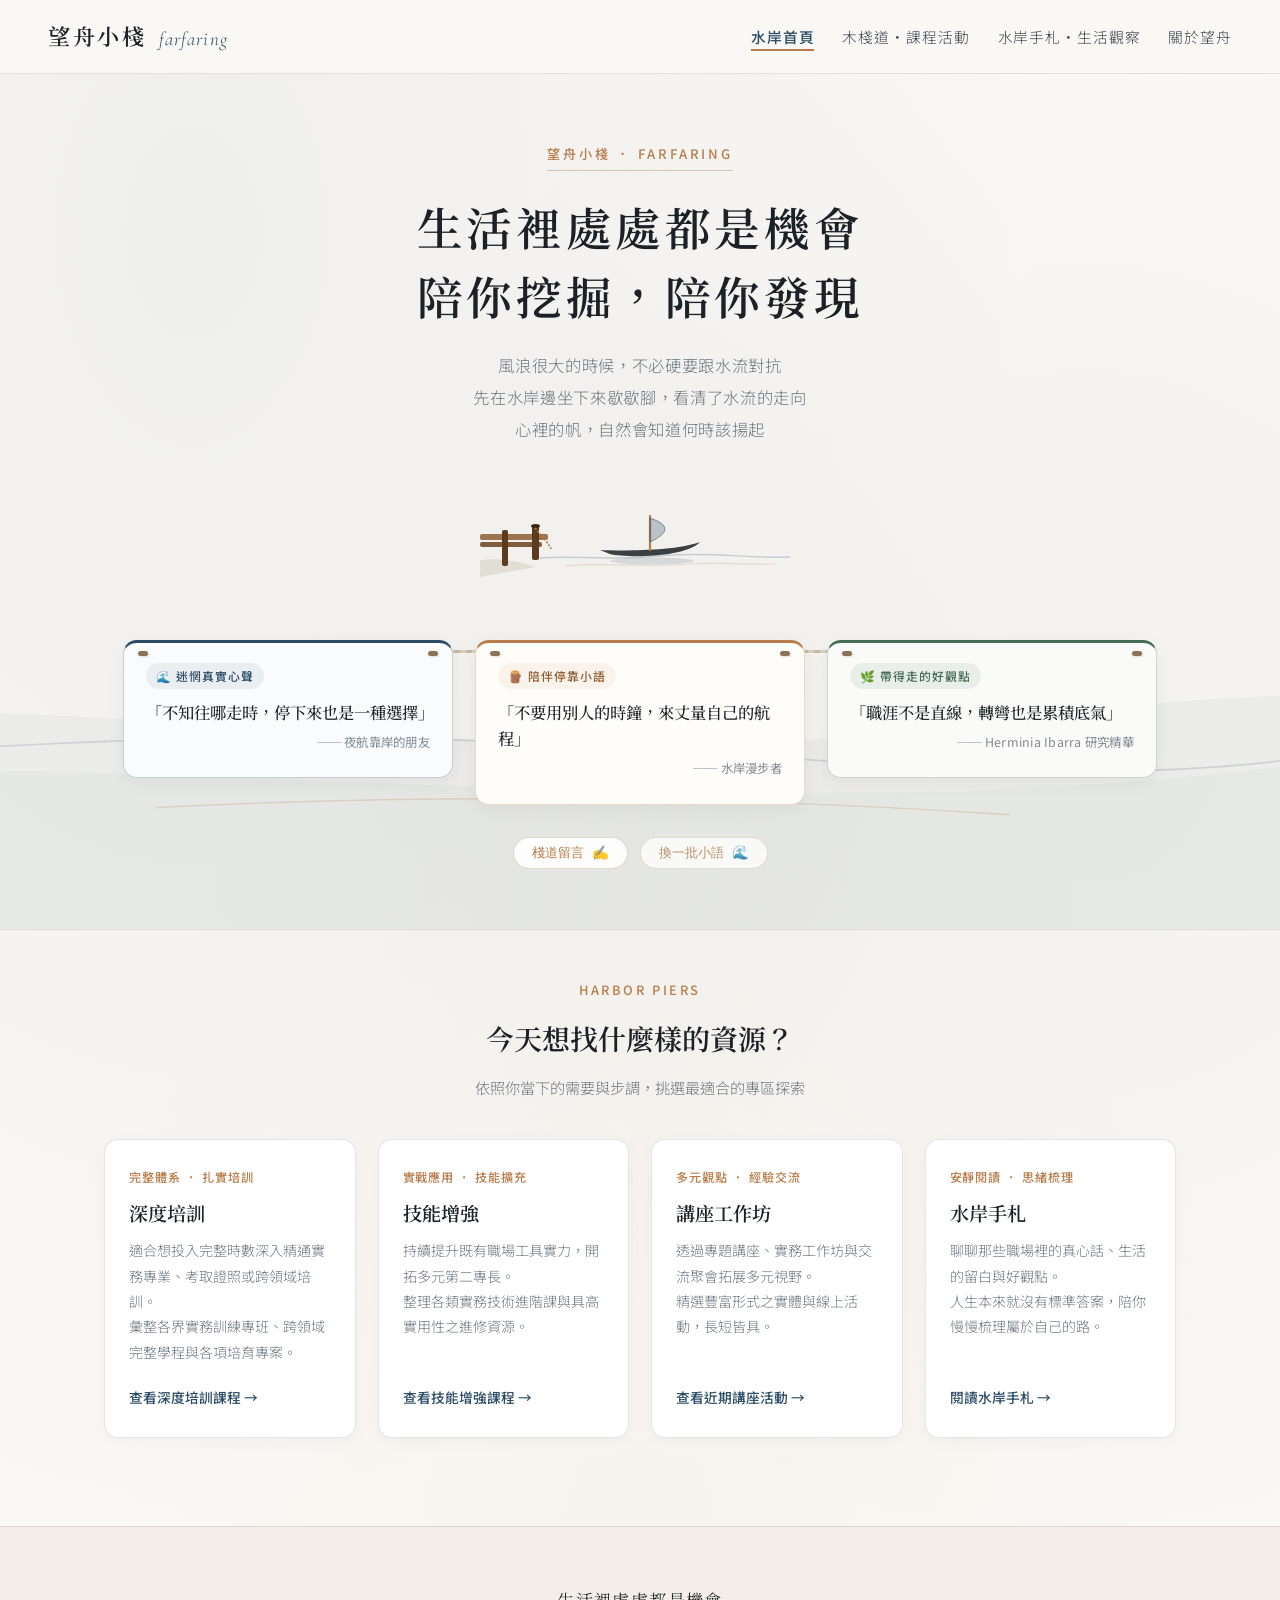
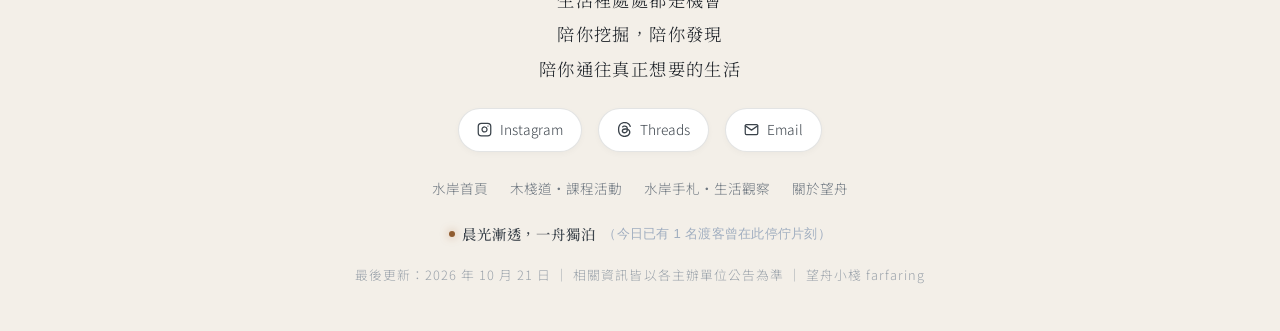
==== index.html @ e1b92d4d "Add files via upload" ====
<!DOCTYPE html>
<html lang="zh-TW">
<head>
  <meta charset="UTF-8">
  <meta name="viewport" content="width=device-width, initial-scale=1.0">
  <title>望舟小棧 farfaring｜生活裡處處都是機會，陪你挖掘，陪你發現</title>
  <link rel="icon" href="./images/favicon.png" type="image/png">
  <link rel="preconnect" href="https://fonts.googleapis.com">
  <link rel="preconnect" href="https://fonts.gstatic.com" crossorigin>
  <link href="https://fonts.googleapis.com/css2?family=Cormorant+Garamond:ital,wght@0,500;0,600;1,400&family=Noto+Sans+TC:wght@300;400;500&family=Noto+Serif+TC:wght@400;500;600;700&display=swap" rel="stylesheet">
  <link rel="stylesheet" href="./styles.css?v=20261022">
  <style>
    .home-hero {
      position: relative;
      min-height: 72vh;
      display: flex;
      flex-direction: column;
      justify-content: center;
      align-items: center;
      padding: 64px 24px 44px;
      text-align: center;
      border-bottom: 1px solid var(--hairline);
      overflow: hidden;
    }

    .ink-wash-svg {
      position: absolute;
      inset: 0;
      width: 100%;
      height: 100%;
      pointer-events: none;
      z-index: 0;
    }

    .hero-inner {
      position: relative;
      z-index: 2;
      max-width: 720px;
    }

    .hero-badge {
      display: inline-block;
      font-size: 0.82rem;
      letter-spacing: 0.22em;
      color: var(--amber-pier);
      border-bottom: 1px solid rgba(184, 125, 75, 0.4);
      padding-bottom: 4px;
      margin-bottom: 22px;
      font-weight: 500;
    }

    .hero-heading {
      font-family: 'Noto Serif TC', serif;
      font-size: clamp(2rem, 3.8vw, 2.85rem);
      font-weight: 600;
      color: var(--ink-black);
      line-height: 1.5;
      letter-spacing: 0.08em;
      margin-bottom: 20px;
    }

    .hero-lead {
      font-size: 1.02rem;
      color: var(--ink-muted);
      max-width: 600px;
      margin: 0 auto 20px;
      letter-spacing: 0.04em;
      line-height: 1.95;
    }

    /* 導引四大木棧道卡片 */
    .compass-grid {
      display: grid;
      grid-template-columns: repeat(auto-fit, minmax(250px, 1fr));
      gap: 22px;
      margin-top: 28px;
    }

    .compass-card {
      background: #FFFFFF;
      border: 1px solid var(--hairline);
      border-radius: var(--radius-md);
      padding: 26px 24px;
      text-decoration: none;
      color: var(--ink-body);
      display: flex;
      flex-direction: column;
      justify-content: space-between;
      transition: all 0.3s cubic-bezier(0.25, 1, 0.5, 1);
      position: relative;
      box-shadow: 0 4px 16px rgba(28, 33, 39, 0.03);
    }

    .compass-card:hover {
      border-color: var(--amber-pier);
      transform: translateY(-5px);
      box-shadow: 0 12px 28px rgba(30, 36, 43, 0.08);
    }

    .compass-mood {
      font-size: 0.76rem;
      color: var(--amber-pier);
      letter-spacing: 0.08em;
      margin-bottom: 10px;
      font-weight: 500;
    }

    .compass-title {
      font-family: 'Noto Serif TC', serif;
      font-size: 1.2rem;
      font-weight: 600;
      color: var(--ink-black);
      line-height: 1.45;
      margin-bottom: 12px;
    }

    .compass-desc {
      font-size: 0.88rem;
      color: var(--ink-muted);
      margin-bottom: 20px;
      line-height: 1.8;
      min-height: 52px; /* 統一卡片高度節奏 */
    }

    .compass-go {
      font-size: 0.86rem;
      color: var(--indigo-water);
      font-weight: 500;
      display: inline-flex;
      align-items: center;
      gap: 6px;
      transition: gap 0.2s;
    }

    .compass-card:hover .compass-go {
      gap: 10px;
      color: var(--amber-pier);
    }
  </style>
</head>
<body>

  <!-- Navigation -->
  <nav class="site-nav">
    <a href="./index.html" class="brand-mark">
      <span class="brand-zh">望舟小棧</span>
      <span class="brand-en">farfaring</span>
    </a>
    <ul class="nav-links">
      <li><a href="./index.html" class="active">水岸首頁</a></li>
      <li><a href="./resources.html">木棧道・課程活動</a></li>
      <li><a href="./articles.html">水岸手札・生活觀察</a></li>
      <li><a href="./about.html">關於望舟</a></li>
    </ul>
  </nav>

  <!-- Hero Header -->
  <header class="home-hero">
    <svg class="ink-wash-svg" viewBox="0 0 1440 600" fill="none" xmlns="http://www.w3.org/2000/svg" preserveAspectRatio="xMidYMid slice">
      <path d="M-100 460 C 280 410, 620 510, 1020 450 C 1250 415, 1400 460, 1540 440 L 1540 600 L -100 600 Z" fill="#2B4C65" fill-opacity="0.045"/>
      <path d="M-100 500 C 340 460, 760 540, 1180 485 C 1350 465, 1460 495, 1540 490 L 1540 600 L -100 600 Z" fill="#466D56" fill-opacity="0.035"/>
      <path d="M220 475 Q 520 455 820 480 T 1260 465" stroke="#2B4C65" stroke-opacity="0.16" stroke-width="1.2" fill="none"/>
      <path d="M380 515 Q 680 500 980 520" stroke="#B87D4B" stroke-opacity="0.22" stroke-width="1" fill="none"/>
    </svg>

    <div class="hero-inner">
      <!-- 乾淨大氣眉標（拔除自封頭銜） -->
      <div class="hero-badge">望舟小棧 ． FARFARING</div>
      <h1 class="hero-heading">
        生活裡處處都是機會<br>
        陪你挖掘，陪你發現
      </h1>
      <!-- 平視對談感小字（三行平穩對稱，絕不孤字換行） -->
      <p class="hero-lead">
        風浪很大的時候，不必硬要跟水流對抗<br>
        先在水岸邊坐下來歇歇腳，看清了水流的走向<br>
        心裡的帆，自然會知道何時該揚起
      </p>
    </div>

    <!-- 小舟水岸意境舞台（木棧道碼頭 ＋ 水岸邊緣 ＋ 自動隨機自然漂動） -->
    <div id="boatStage" class="boat-stage state-ambient">
      <svg class="animated-boat-svg" viewBox="0 0 320 100" fill="none" xmlns="http://www.w3.org/2000/svg">
        <!-- 木棧道碼頭與水岸邊緣（岸邊場景） -->
        <g class="pier-dock-group">
          <!-- 水岸斜坡土岸 -->
          <path d="M0 78 Q 30 75 55 85 L 0 95 Z" fill="#D8D2C5" fill-opacity="0.6"/>
          <!-- 延伸入水的木棧板平台 -->
          <rect x="0" y="52" width="68" height="6" rx="2" fill="#8C5E35" fill-opacity="0.85"/>
          <rect x="0" y="60" width="62" height="5" rx="2" fill="#754E2C" fill-opacity="0.9"/>
          <!-- 木棧道垂直木樁 -->
          <rect x="52" y="44" width="7" height="34" rx="2" fill="#5B3A1E"/>
          <rect x="22" y="48" width="6" height="36" rx="2" fill="#5B3A1E"/>
          <!-- 繫纜樁金屬/木質頂部 -->
          <ellipse cx="55.5" cy="44" rx="4.5" ry="2" fill="#3D2613"/>
          <!-- 垂落水中的繫船繩索 -->
          <path d="M55 46 Q 66 58 72 68" stroke="#B87D4B" stroke-width="1.6" stroke-dasharray="2 1.5" fill="none"/>
        </g>

        <!-- 水面輕波紋線 -->
        <path class="water-wave-1" d="M60 76 C 90 73, 130 79, 180 74 C 230 69, 270 77, 310 75" stroke="#2B4C65" stroke-opacity="0.22" stroke-width="1.4" stroke-linecap="round"/>
        <path class="water-wave-2" d="M85 84 C 120 80, 160 86, 210 82 C 240 80, 275 83, 295 82" stroke="#B87D4B" stroke-opacity="0.2" stroke-width="1.2" stroke-linecap="round"/>

        <!-- 動態小舟主體（支援自然靠泊、逐流、迎風揚帆多種隨機動態） -->
        <g class="sailing-vessel" id="sailingVessel" title="水面微漾的小舟，點擊試試泛起微波">
          <!-- 舟身 -->
          <path d="M120 68 C 145 69, 195 69, 220 60 C 205 76, 145 76, 130 72 Z" fill="#1C2127" fill-opacity="0.85"/>
          <!-- 桅杆與小帆 -->
          <path d="M170 68 L 170 34" stroke="#B87D4B" stroke-width="2.2" stroke-linecap="round"/>
          <path class="boat-sail" d="M170 36 Q 200 46 170 60 Z" fill="#2B4C65" fill-opacity="0.28" stroke="#2B4C65" stroke-opacity="0.55" stroke-width="1"/>
          <!-- 水面小舟倒影 -->
          <ellipse class="boat-reflection" cx="172" cy="79" rx="42" ry="3.5" fill="#2B4C65" fill-opacity="0.14"/>
        </g>
      </svg>
    </div>

    <!-- 漂浮棧板（麻繩軸線 ＋ Hover即時展開 ＋ 排版無空白Bug） -->
    <div class="boardwalk-container">
      <div class="rope-axis"></div>

      <div class="floating-stream-track">
        <!-- 棧板 1: 琥珀暖木 -->
        <div class="wood-plank plank-amber" onclick="this.classList.toggle('open')">
          <div>
            <div class="plank-top-meta">
              <span class="plank-tag">🪵 陪伴停靠小語</span>
            </div>
            <div class="plank-quote">「累了就先靠岸，棧板一直都在」</div>
          </div>
          <div class="plank-expanded-text">
            並不是每個季節都要用力划槳。先把呼吸調順了、把身心照顧好了，木棧板永遠在這裡為你留一個停靠處。
          </div>
        </div>

        <!-- 棧板 2: 沉靜靛藍 -->
        <div class="wood-plank plank-indigo" onclick="this.classList.toggle('open')">
          <div>
            <div class="plank-top-meta">
              <span class="plank-tag">🌊 迷惘真實心聲</span>
            </div>
            <div class="plank-quote">「不知往哪走時，停下來也是一種選擇」</div>
          </div>
          <div class="plank-expanded-text">
            大家都在急著往前趕路，但停下來重新看看地圖與自己真正的需要，才不會在不適合自己的河道上筋疲力竭。
          </div>
        </div>

        <!-- 棧板 3: 淡墨竹葉青 -->
        <div class="wood-plank plank-bamboo" onclick="this.classList.toggle('open')">
          <div>
            <div class="plank-top-meta">
              <span class="plank-tag">🌿 帶得走的好觀點</span>
            </div>
            <div class="plank-quote">「職涯不是直線，轉彎也是累積底氣」</div>
          </div>
          <div class="plank-expanded-text">
            當代生涯發展研究指出：人的成長本就是非線性的。過去走過的每一段嘗試，都能在未來轉化為專屬於你的底氣。
          </div>
        </div>
      </div>

      <!-- 投稿靠岸小句入口 與 換一批停靠小語 -->
      <div class="boardwalk-footer-bar" style="gap:12px;">
        <button class="btn-open-submit" onclick="openModal('submission')">
          <span>棧道留言</span>
          <span>✍️</span>
        </button>
        <button class="btn-open-submit" style="opacity:0.85;" onclick="refreshBoardwalkPlanks()" title="讓湖面水流流動，換一批不同的停靠短句">
          <span>換一批小語</span>
          <span>🌊</span>
        </button>
      </div>
    </div>
  </header>

  <!-- Main: 四大功能探索區（回歸使用者目的，不預設時段，不設限形式） -->
  <main class="page-wrap">
    <div style="text-align:center; margin-bottom:38px;">
      <div class="page-eyebrow">HARBOR PIERS</div>
      <h2 style="font-family:'Noto Serif TC',serif; font-size:1.75rem; font-weight:600; color:var(--ink-black);">
        今天想找什麼樣的資源？
      </h2>
      <p style="font-size:0.95rem; color:var(--ink-muted); margin-top:8px;">
        依照你當下的需要與步調，挑選最適合的專區探索
      </p>
    </div>

    <div class="compass-grid">
      <!-- 卡片 1: 深度培訓 -->
      <a href="./resources.html?type=deep" class="compass-card">
        <div>
          <div class="compass-mood">完整體系 ． 扎實培訓</div>
          <h3 class="compass-title">深度培訓</h3>
          <p class="compass-desc">
            適合想投入完整時數深入精通實務專業、考取證照或跨領域培訓。<br>
            彙整各界實務訓練專班、跨領域完整學程與各項培育專案。
          </p>
        </div>
        <div class="compass-go">查看深度培訓課程 →</div>
      </a>

      <!-- 卡片 2: 技能增強 -->
      <a href="./resources.html?type=upskill" class="compass-card">
        <div>
          <div class="compass-mood">實戰應用 ． 技能擴充</div>
          <h3 class="compass-title">技能增強</h3>
          <p class="compass-desc">
            持續提升既有職場工具實力，開拓多元第二專長。<br>
            整理各類實務技術進階課與具高實用性之進修資源。
          </p>
        </div>
        <div class="compass-go">查看技能增強課程 →</div>
      </a>

      <!-- 卡片 3: 講座與工作坊 -->
      <a href="./resources.html?type=events" class="compass-card">
        <div>
          <div class="compass-mood">多元觀點 ． 經驗交流</div>
          <h3 class="compass-title">講座工作坊</h3>
          <p class="compass-desc">
            透過專題講座、實務工作坊與交流聚會拓展多元視野。<br>
            精選豐富形式之實體與線上活動，長短皆具。
          </p>
        </div>
        <div class="compass-go">查看近期講座活動 →</div>
      </a>

      <!-- 卡片 4: 水岸手札 -->
      <a href="./articles.html" class="compass-card">
        <div>
          <div class="compass-mood">安靜閱讀 ． 思緒梳理</div>
          <h3 class="compass-title">水岸手札</h3>
          <p class="compass-desc">
            聊聊那些職場裡的真心話、生活的留白與好觀點。<br>
            人生本來就沒有標準答案，陪你慢慢梳理屬於自己的路。
          </p>
        </div>
        <div class="compass-go">閱讀水岸手札 →</div>
      </a>
    </div>
  </main>

  <!-- Footer -->
  <footer class="site-footer">
    <div class="footer-quote">
      生活裡處處都是機會<br>
      陪你挖掘，陪你發現<br>
      陪你通往真正想要的生活
    </div>

    <div class="footer-social-bar">
      <a href="https://www.instagram.com/farfaring/" target="_blank" rel="noopener" class="social-badge-btn" title="Instagram">
        <svg width="15" height="15" viewBox="0 0 24 24" fill="none" stroke="currentColor" stroke-width="2" stroke-linecap="round" stroke-linejoin="round" aria-hidden="true"><rect x="2" y="2" width="20" height="20" rx="5" ry="5"></rect><path d="M16 11.37A4 4 0 1 1 12.63 8 4 4 0 0 1 16 11.37z"></path><line x1="17.5" y1="6.5" x2="17.51" y2="6.5"></line></svg>
        <span>Instagram</span>
      </a>
      <a href="https://www.threads.net/@farfaring" target="_blank" rel="noopener" class="social-badge-btn" title="Threads">
        <svg width="15" height="15" viewBox="0 0 16 16" fill="currentColor" aria-hidden="true"><path d="M6.321 6.016c-.27-.18-1.166-.802-1.166-.802.756-1.081 1.753-1.502 3.132-1.502.975 0 1.803.327 2.394.948s.928 1.509 1.005 2.644q.492.207.905.484c1.109.745 1.719 1.86 1.719 3.137 0 2.716-2.226 5.075-6.256 5.075C4.594 16 1 13.987 1 7.994 1 2.034 4.482 0 8.044 0 9.69 0 13.55.243 15 5.036l-1.36.353C12.516 1.974 10.163 1.43 8.006 1.43c-3.565 0-5.582 2.171-5.582 6.79 0 4.143 2.254 6.343 5.63 6.343 2.777 0 4.847-1.443 4.847-3.556 0-1.438-1.208-2.127-1.27-2.127-.236 1.234-.868 3.31-3.644 3.31-1.618 0-3.013-1.118-3.013-2.582 0-2.09 1.984-2.847 3.55-2.847.586 0 1.294.04 1.663.114 0-.637-.54-1.728-1.9-1.728-1.25 0-1.566.405-1.967.868ZM8.716 8.19c-2.04 0-2.304.87-2.304 1.416 0 .878 1.043 1.168 1.6 1.168 1.02 0 2.067-.282 2.232-2.423a6.2 6.2 0 0 0-1.528-.161"/></svg>
        <span>Threads</span>
      </a>
      <a href="mailto:farfaring.space@gmail.com" class="social-badge-btn" title="Email">
        <svg width="15" height="15" viewBox="0 0 24 24" fill="none" stroke="currentColor" stroke-width="2" stroke-linecap="round" stroke-linejoin="round" aria-hidden="true"><path d="M4 4h16c1.1 0 2 .9 2 2v12c0 1.1-.9 2-2 2H4c-1.1 0-2-.9-2-2V6c0-1.1.9-2 2-2z"></path><polyline points="22,6 12,13 2,6"></polyline></svg>
        <span>Email</span>
      </a>
    </div>

    <div class="footer-links-row">
      <a href="./index.html">水岸首頁</a>
      <a href="./resources.html">木棧道・課程活動</a>
      <a href="./articles.html">水岸手札・生活觀察</a>
      <a href="./about.html">關於望舟</a>
    </div>

    <!-- 🌊 水岸即時陪伴與渡客停佇狀態列 -->
    <div class="footer-dock-presence" id="wangzhouDockPresence"></div>

    <div class="footer-maintenance-stamp">
      最後更新：<span id="autoMonthYear"></span> ｜ 相關資訊皆以各主辦單位公告為準 ｜ 望舟小棧 farfaring
    </div>
  </footer>

  <!-- 互動彈跳視窗（小棧長親審 ＋ 隨機水岸化名系統） -->
  <!-- 互動彈跳視窗（小棧長親審 ＋ 隨機水岸化名系統） -->
  <div id="generalModal" class="modal-overlay" onclick="if(event.target===this)closeModal()">
    <div class="modal-content">
      <button class="modal-close-btn" onclick="closeModal()">×</button>
      <h3 id="modalTitle" class="modal-title">棧道留言 ✍️</h3>
      <p id="modalDesc" class="modal-desc" style="line-height:1.8;">
        每一則投遞的留言，小棧長都會親自細細閱讀。<br>
        為了守護這片安靜互助的水岸，小棧保有篩選、潤飾與刊登之權限。<br>
        <span style="display:block; margin-top:8px; font-size:0.75rem; color:#A0AEC0; line-height:1.6;">⚠️ 不接受任何商業推銷、營利廣告、敏感詞彙或人身攻擊等言論。</span>
      </p>

      <form onsubmit="handleModalSubmit(event)">
        <!-- 蜜罐防護（防機器人自動刷單） -->
        <input type="text" id="modalHpField" style="display:none !important; position:absolute; left:-9999px;" tabindex="-1" autocomplete="off">

        <div class="form-group">
          <label>你想分享的心聲短句或回饋：</label>
          <textarea id="modalText" rows="4" placeholder="寫下你的感想、困惑、生活觀察或想在棧道留下的話..." required></textarea>
        </div>
        <div class="form-group">
          <div style="display:flex; justify-content:space-between; align-items:center; margin-bottom:6px;">
            <label style="margin:0;">如何稱呼你：</label>
            <button type="button" onclick="rollRandomName()" style="background:none; border:none; color:var(--amber-pier); font-size:0.8rem; cursor:pointer; font-family:inherit; display:inline-flex; align-items:center; gap:4px;" title="點擊讓小棧換一個隨機名籤">
              <span>🎲</span>
              <span>讓小棧為你取名</span>
            </button>
          </div>
          <input type="text" id="modalAuthor" placeholder="留個代稱吧（留空由小棧為你隨機取名）">
        </div>
        <button type="submit" class="btn-submit-action">送出棧道留言 ✍️</button>
      </form>
    </div>
  </div>

  <!-- 引用全站共享數據核心 -->
  <script src="./data.js"></script>

  <script>
    // 讀取真實最後維護日期（由主理人在後台真實烙印，絕非讀者端偽造當前時鐘）
    document.getElementById('autoMonthYear').innerText = SITE_DATA.siteInfo.lastUpdated;

    // 動態渲染漂浮棧板（支援後台隨時增減，採用「水流隨機輪替」機制：每次隨機浮現 3 塊最佳金句）
    function renderBoardwalkPlanks() {
      const track = document.querySelector('.floating-stream-track');
      if (!track || !SITE_DATA.planks || SITE_DATA.planks.length === 0) return;
      track.innerHTML = '';

      // 當棧板總數超過 3 塊時，隨機選取 3 塊浮出水面（每次造訪帶來不同陪伴）
      let displayPlanks = [...SITE_DATA.planks];
      const maxDisplay = 3;
      if (displayPlanks.length > maxDisplay) {
        for (let i = displayPlanks.length - 1; i > 0; i--) {
          const j = Math.floor(Math.random() * (i + 1));
          [displayPlanks[i], displayPlanks[j]] = [displayPlanks[j], displayPlanks[i]];
        }
        displayPlanks = displayPlanks.slice(0, maxDisplay);
      }

      displayPlanks.forEach(p => {
        const plank = document.createElement('div');
        plank.className = `wood-plank plank-${wzSafeId(p.categoryKey)}`;
        plank.onclick = function() { this.classList.toggle('open'); };
        plank.innerHTML = `
          <div>
            <div class="plank-top-meta">
              <span class="plank-tag">${wzEscape(p.categoryName)}</span>
            </div>
            <div class="plank-quote">${wzEscape(p.quote)}</div>
            ${p.author ? `<div class="plank-author" style="font-size:0.78rem; color:var(--ink-muted); margin-top:6px; margin-bottom:2px; text-align:right; font-weight:400; opacity:0.85; letter-spacing:0.02em;">── ${wzEscape(p.author)}</div>` : ''}
          </div>
          <div class="plank-expanded-text">
            ${wzEscape(p.expanded)}
          </div>
        `;
        track.appendChild(plank);
      });
    }

    let isPlankSwitching = false;

    // 平滑水流波浪換批過渡（先沉入微波 ➔ 更新內容 ➔ 再緩緩浮起）
    function refreshBoardwalkPlanks() {
      const track = document.querySelector('.floating-stream-track');
      if (!track || isPlankSwitching) return;
      isPlankSwitching = true;

      track.classList.add('switching');

      setTimeout(() => {
        renderBoardwalkPlanks();
        track.classList.remove('switching');
        setTimeout(() => {
          isPlankSwitching = false;
        }, 320);
      }, 260);
    }

    renderBoardwalkPlanks();

    // 雲端木棧板載入後重新浮現（後台修改的短句才會出現在讀者眼前）
    window.addEventListener('WangzhouDataSynced', renderBoardwalkPlanks);

    // ============================================================
    // 1. 小舟水岸動態隨機呈現引擎（多種自然水流與小舟姿態，隨機切換）
    // ============================================================
    const boatModes = ['anim-docked', 'anim-drift', 'anim-breeze', 'anim-calm'];
    const vessel = document.getElementById('sailingVessel');
    const stage = document.getElementById('boatStage');

    function setRandomBoatAnimation() {
      if (!vessel) return;
      const currentMode = boatModes.find(m => vessel.classList.contains(m));
      const availableModes = boatModes.filter(m => m !== currentMode);
      const chosenMode = availableModes[Math.floor(Math.random() * availableModes.length)];

      boatModes.forEach(m => vessel.classList.remove(m));
      vessel.classList.add(chosenMode);

      // 隨機賦予 8.5s ~ 15.5s 的自然呼吸漂動週期
      const randomDuration = (8.5 + Math.random() * 7).toFixed(1) + 's';
      vessel.style.animationDuration = randomDuration;
    }

    // 頁面載入時即隨機決定動態情境
    setRandomBoatAnimation();

    // 每隔 18~28 秒自然變換一次水流模式與小舟姿態
    setInterval(() => {
      setRandomBoatAnimation();
    }, 18000 + Math.random() * 10000);

    // 點擊小舟或水面時，觸發水波漣漪晃動反應
    if (stage) {
      stage.addEventListener('click', () => {
        if (!vessel) return;
        vessel.classList.remove('boat-rippled');
        void vessel.offsetWidth;
        vessel.classList.add('boat-rippled');
        setTimeout(() => {
          vessel.classList.remove('boat-rippled');
          setRandomBoatAnimation();
        }, 1600);
      });
    }

    // ============================================================
    // 2. 豐富水岸隨機名籤庫（超過 1,200 種詩意組合，留空由小棧隨機）
    // ============================================================
    const aliasPrefixes = [
      "晨光中的", "微風裡的", "黃昏靠岸的", "夜航中的", "雨後散步的", "清晨繫纜的",
      "晴空下的", "坐在岸邊的", "逆風划行的", "等待起風的", "暫時歇槳的", "帶本書來的",
      "喝口熱茶的", "看夕陽落下的", "整理行囊的", "迎著潮汐的", "月光映照的", "剛解開纜繩的",
      "在棧道吹風的", "帶著新念頭的", "慢慢前行的", "卸下包袱的", "遠道而來的", "深呼吸停頓的",
      "尋找下個河道的", "望著水面波紋的", "停下來看雲的", "把腳浸在水裡的", "靠著木樁歇息的",
      "起早看日出的", "提著一盞燈火的", "隨波慢慢漂的", "等待水霧散去的", "把心事放下的",
      "剛調好呼吸的", "靜聽水聲的", "換上輕裝的", "在渡口沉思的", "向遠方眺望的", "在樹蔭下歇涼的"
    ];

    const aliasNouns = [
      "舟子", "旅人", "漫步者", "靠岸人", "夜航者", "過客", "採貝人", "看雲人",
      "尋風者", "聽濤者", "歇腳客", "擺渡人", "踏浪者", "溯流客", "探路人", "行路者",
      "歸帆者", "觀星人", "思索者", "寄信人", "泊舟人", "水岸朋友", "看水旅者", "解纜者",
      "拾光者", "問路人", "獨木舟手", "守港人", "岸邊知己", "掌燈人"
    ];

    const specialAliases = [
      "暫時停靠的鹿", "湖邊那棵柳樹", "水岸木棧板的一角", "微風裡的一片落葉", "石階上的旅人筆記",
      "岸邊那葉小木舟", "江心那朵白浪", "棧道上的半杯溫茶", "水邊靜靜發呆的石子", "渡口等待起航的風",
      "江畔那一彎新月", "蘆葦叢裡的白鷺", "帶著茶香的微風", "清晨的第一聲水鳥", "斜陽下的一道波光",
      "守候港灣的老燈塔", "木樁上打盹的蜻蜓", "緩緩沉澱的漣漪", "木棧道的一抹暖陽", "河畔安靜的旅人"
    ];

    function getRandomAlias() {
      // 5% 機率抽中特殊單句名籤，95% 機率從 40x30 = 1,200 種前綴+角色組合隨機產生
      if (Math.random() < 0.05) {
        return specialAliases[Math.floor(Math.random() * specialAliases.length)];
      }
      const p = aliasPrefixes[Math.floor(Math.random() * aliasPrefixes.length)];
      const n = aliasNouns[Math.floor(Math.random() * aliasNouns.length)];
      return p + n;
    }

    function rollRandomName() {
      const name = getRandomAlias();
      const input = document.getElementById('modalAuthor');
      input.value = name;
      input.style.transition = 'background 0.3s';
      input.style.background = '#FFFDF5';
      setTimeout(() => { input.style.background = ''; }, 300);
    }

    function openModal(type) {
      const modal = document.getElementById('generalModal');
      const title = document.getElementById('modalTitle');
      const desc = document.getElementById('modalDesc');
      if (type === 'submission') {
        title.innerText = '棧道留言 ✍️';
        desc.innerHTML = `每一則投遞的留言，小棧長都會親自細細閱讀。<br>為了守護這片安靜互助的水岸，小棧保有篩選、潤飾與刊登之權限。<br><span style="display:block; margin-top:8px; font-size:0.75rem; color:#A0AEC0; line-height:1.6;">⚠️ 不接受任何商業推銷、營利廣告、敏感詞彙或人身攻擊等言論。</span>`;
      }
      modal.classList.add('open');
    }

    function closeModal() {
      document.getElementById('generalModal').classList.remove('open');
    }

    // 訪客投稿：留空由小棧隨機取名，並具備防惡意刷單機制，真實存入後台審核箱
    function handleModalSubmit(e) {
      e.preventDefault();

      // 1. 蜜罐防護（防機器人自動填寫）
      const hp = document.getElementById('modalHpField').value;
      if (hp) {
        closeModal();
        return;
      }

      const txt = document.getElementById('modalText').value.trim();

      // 2. 邊界與字數防護
      if (txt.length < 4) {
        alert('請至少填寫 4 個字以上的心聲或短句喔！');
        return;
      }
      if (txt.length > 500) {
        alert('留言字數上限為 500 字，請稍作精簡。');
        return;
      }

      // 3. 30 秒頻率限制（防連續刷單惡意洗版）
      const lastSubmit = parseInt(localStorage.getItem('WANGZHOU_LAST_QUOTE_SUBMIT') || '0', 10);
      const nowMs = Date.now();
      if (nowMs - lastSubmit < 30000) {
        const waitSec = Math.ceil((30000 - (nowMs - lastSubmit)) / 1000);
        alert(`小棧已收到您的心意囉！為了維護水岸安寧，請稍候 ${waitSec} 秒後再行留言。`);
        return;
      }

      // 4. 重複內容防護
      const lastContent = localStorage.getItem('WANGZHOU_LAST_QUOTE_TEXT') || '';
      if (lastContent === txt) {
        alert('這則留言您剛才已經投遞過囉，請勿重複送出！');
        return;
      }

      let author = document.getElementById('modalAuthor').value.trim();
      let isRandomlyAssigned = false;

      // 留空由小棧隨機取名
      if (!author) {
        author = getRandomAlias();
        isRandomlyAssigned = true;
      }

      const now = new Date();
      const dateStr = `${now.getFullYear()}-${String(now.getMonth() + 1).padStart(2, '0')}-${String(now.getDate()).padStart(2, '0')} ${String(now.getHours()).padStart(2, '0')}:${String(now.getMinutes()).padStart(2, '0')}`;

      const newSub = {
        id: "sub-" + Date.now(),
        type: "quote",
        typeName: "棧道留言",
        title: txt.slice(0, 24) + (txt.length > 24 ? "..." : ""),
        author: author,
        contact: "",
        content: txt,
        extra: "",
        createdAt: dateStr,
        status: "unread"
      };

      try {
        localStorage.setItem('WANGZHOU_LAST_QUOTE_SUBMIT', String(nowMs));
        localStorage.setItem('WANGZHOU_LAST_QUOTE_TEXT', txt);
      } catch (err) {}

      if (window.WangzhouCloud) {
        window.WangzhouCloud.submitGuestFeedback(newSub).catch(console.warn);
      }

      if (isRandomlyAssigned) {
        alert(`謝謝你的心意！小棧已為你隨機取好名籤「${author}」，棧道留言已妥善送達後台審核箱。`);
      } else {
        alert(`謝謝你（${author}）的心意！小棧長已收到你的棧道留言，已妥善送達後台審核箱。`);
      }

      document.getElementById('modalText').value = '';
      document.getElementById('modalAuthor').value = '';
      closeModal();
    }
  </script>
</body>
</html>
---- styles.css ----
:root {
  --paper-bg: #FAF8F5;
  --paper-warm: #F3EFE8;
  --paper-card: #FFFFFF;
  --ink-black: #1C2127;
  --ink-body: #3A424A;
  --ink-muted: #6E7780;
  --ink-faint: #9BA3AB;
  --indigo-water: #2B4C65;
  --indigo-mist: #4A6B82;
  --indigo-wash: rgba(43, 76, 101, 0.07);
  --amber-pier: #B87D4B;
  --amber-dark: #8F5C30;
  --amber-light: rgba(184, 125, 75, 0.12);
  --amber-wash: rgba(184, 125, 75, 0.08);
  --leaf-accent: #466D56;
  --leaf-wash: rgba(70, 109, 86, 0.09);
  --urgent-crimson: #B84A39;
  --urgent-wash: rgba(184, 74, 57, 0.08);
  --hairline: rgba(28, 33, 39, 0.11);
  --rope-color: #8C7355;
  --radius-sm: 8px;
  --radius-md: 14px;
  --radius-lg: 18px;
}

* {
  box-sizing: border-box;
  margin: 0;
  padding: 0;
}

html {
  scroll-behavior: smooth;
  overflow-x: hidden;
}

body {
  background-color: var(--paper-bg);
  color: var(--ink-body);
  font-family: 'Noto Sans TC', sans-serif;
  font-weight: 300;
  line-height: 1.85;
  min-height: 100vh;
  display: flex;
  flex-direction: column;
  overflow-x: hidden;
  background-image:
    radial-gradient(ellipse at 15% 12%, rgba(43, 76, 101, 0.055) 0%, transparent 55%),
    radial-gradient(ellipse at 85% 38%, rgba(70, 109, 86, 0.045) 0%, transparent 50%),
    radial-gradient(ellipse at 50% 85%, rgba(184, 125, 75, 0.045) 0%, transparent 60%);
}

/* 頂部導覽列 */
.site-nav {
  position: sticky;
  top: 0;
  z-index: 90;
  background: rgba(250, 248, 245, 0.94);
  backdrop-filter: blur(12px);
  border-bottom: 1px solid var(--hairline);
  padding: 16px 48px;
  display: flex;
  justify-content: space-between;
  align-items: center;
  transition: all 0.3s ease;
}

@media (max-width: 840px) {
  .site-nav {
    padding: 14px 20px;
    flex-direction: column;
    gap: 12px;
  }
}

.brand-mark {
  display: flex;
  align-items: baseline;
  gap: 12px;
  text-decoration: none;
  color: var(--ink-black);
}

.brand-zh {
  font-family: 'Noto Serif TC', serif;
  font-size: 1.38rem;
  font-weight: 600;
  letter-spacing: 0.12em;
  color: var(--ink-black);
}

.brand-en {
  font-family: 'Cormorant Garamond', serif;
  font-style: italic;
  font-size: 1.18rem;
  color: var(--indigo-water);
  letter-spacing: 0.06em;
}

.nav-links {
  display: flex;
  align-items: center;
  gap: 28px;
  list-style: none;
  flex-wrap: wrap;
  justify-content: center;
}

.nav-links a {
  text-decoration: none;
  color: var(--ink-body);
  font-size: 0.92rem;
  letter-spacing: 0.06em;
  transition: color 0.25s;
  position: relative;
  padding-bottom: 4px;
}

.nav-links a:hover,
.nav-links a.active {
  color: var(--indigo-water);
  font-weight: 500;
}

.nav-links a.active::after,
.nav-links a:hover::after {
  content: "";
  position: absolute;
  left: 0;
  bottom: 0;
  width: 100%;
  height: 2px;
  background: var(--amber-pier);
}

/* 頁面頂部 Header */
.page-hero {
  padding: 64px 24px 44px;
  text-align: center;
  border-bottom: 1px solid var(--hairline);
  position: relative;
  overflow: hidden;
}

.page-eyebrow {
  font-size: 0.8rem;
  letter-spacing: 0.2em;
  color: var(--amber-pier);
  margin-bottom: 12px;
  font-weight: 500;
  text-transform: uppercase;
}

.page-title {
  font-family: 'Noto Serif TC', serif;
  font-size: clamp(1.65rem, 3vw, 2.3rem);
  font-weight: 600;
  color: var(--ink-black);
  letter-spacing: 0.08em;
  margin-bottom: 14px;
}

/* 置中無尾標點副標題 */
.page-subtitle {
  font-size: 0.98rem;
  color: var(--ink-muted);
  max-width: 660px;
  margin: 0 auto;
  line-height: 2;
  letter-spacing: 0.04em;
}

/* 內頁容器 */
.page-wrap {
  max-width: 1120px;
  width: 100%;
  margin: 0 auto;
  padding: 48px 24px 88px;
  flex: 1;
}

/* ============================================================
   小舟與水岸木棧道場景動畫（自動平穩循環漂泊 ＋ 岸邊場景）
   ============================================================ */
.boat-stage {
  position: relative;
  width: 340px;
  max-width: 100%;
  height: 105px;
  margin: 14px auto 4px;
  display: flex;
  justify-content: center;
  align-items: center;
}

.animated-boat-svg {
  width: 320px;
  height: 100px;
  overflow: visible;
}

/* 木棧道碼頭固定靜態（水岸實景） */
.pier-dock-group {
  transform-origin: left bottom;
}

/* 小舟自然水岸流動動畫（支援 4 種隨機水岸動態情境與微波流暢切換） */
.sailing-vessel {
  transform-origin: 170px 68px;
  will-change: transform;
  transition: transform 1.2s cubic-bezier(0.25, 0.1, 0.25, 1);
  cursor: pointer;
}

/* 預設動態 */
.sailing-vessel:not([class*="anim-"]) {
  animation: boatDrift 14s ease-in-out infinite;
}

/* 隨機動態情境 1: 棧邊繫纜・隨波微晃（小幅度垂直沉浮、細膩起伏） */
.sailing-vessel.anim-docked {
  animation: boatDocked 9s ease-in-out infinite;
}
@keyframes boatDocked {
  0%, 100% { transform: translate(0px, 0px) rotate(0.6deg); }
  25% { transform: translate(3px, -3px) rotate(-1.2deg); }
  50% { transform: translate(-2px, 2px) rotate(1.4deg); }
  75% { transform: translate(2px, -1.5px) rotate(-0.8deg); }
}

/* 隨機動態情境 2: 隨意漫游・放任逐流（向水面漫漂、順流浮沉） */
.sailing-vessel.anim-drift {
  animation: boatDrift 16s ease-in-out infinite;
}
@keyframes boatDrift {
  0%, 100% { transform: translate(0px, 0px) rotate(0.4deg); }
  22% { transform: translate(12px, -5px) rotate(-1.8deg); }
  48% { transform: translate(28px, -7px) rotate(2.4deg); }
  70% { transform: translate(16px, 2px) rotate(-1.2deg); }
  88% { transform: translate(4px, 2px) rotate(0.8deg); }
}

/* 隨機動態情境 3: 迎風揚帆・昂首微晃（微風吹拂、船頭昂揚） */
.sailing-vessel.anim-breeze {
  animation: boatBreeze 11s ease-in-out infinite;
}
@keyframes boatBreeze {
  0%, 100% { transform: translate(0px, 0px) rotate(0.5deg); }
  18% { transform: translate(8px, -6px) rotate(-2.6deg); }
  45% { transform: translate(20px, -4px) rotate(2deg); }
  72% { transform: translate(10px, 3px) rotate(-1.8deg); }
  90% { transform: translate(2px, 1px) rotate(0.6deg); }
}

/* 隨機動態情境 4: 水靜無波・微息深定（極度緩慢寧靜的深呼吸感） */
.sailing-vessel.anim-calm {
  animation: boatCalm 14s ease-in-out infinite;
}
@keyframes boatCalm {
  0%, 100% { transform: translate(0px, 0px) rotate(0.2deg); }
  50% { transform: translate(2px, -2.5px) rotate(-0.6deg); }
}

/* 點擊水面時的小舟漣漪晃動反應 */
.sailing-vessel.boat-rippled {
  animation: boatRippled 1.6s ease-out 1 !important;
}
@keyframes boatRippled {
  0% { transform: scale(1) rotate(0deg); }
  25% { transform: translate(0px, -4px) rotate(-3deg); }
  50% { transform: translate(3px, 2px) rotate(2.5deg); }
  75% { transform: translate(-1px, -1px) rotate(-1deg); }
  100% { transform: translate(0px, 0px) rotate(0deg); }
}

/* 水波紋動態呼吸 */
.water-wave-1 {
  animation: waveFloat1 8s ease-in-out infinite alternate;
  transform-origin: center;
}
.water-wave-2 {
  animation: waveFloat2 10s ease-in-out infinite alternate;
  transform-origin: center;
}
@keyframes waveFloat1 {
  0% { transform: translateX(0px) scaleY(1); opacity: 0.22; }
  100% { transform: translateX(10px) scaleY(1.2); opacity: 0.36; }
}
@keyframes waveFloat2 {
  0% { transform: translateX(0px) scaleY(1); opacity: 0.2; }
  100% { transform: translateX(-8px) scaleY(0.88); opacity: 0.12; }
}

/* 船帆微風起伏呼吸 */
.boat-sail {
  transform-origin: 170px 48px;
  animation: sailFlutter 7s ease-in-out infinite alternate;
}
@keyframes sailFlutter {
  0% { transform: skewX(0deg) scaleX(1); }
  100% { transform: skewX(-3deg) scaleX(1.08); }
}

/* ============================================================
   木棧道與麻繩質感（Floating Boardwalk & Rope Links）
   ============================================================ */
.boardwalk-container {
  position: relative;
  width: 100%;
  max-width: 1060px;
  margin: 24px auto 0;
  padding: 16px 0;
  overflow: hidden;
}

.rope-axis {
  position: absolute;
  top: 38px;
  left: 3%;
  right: 3%;
  height: 3px;
  background: repeating-linear-gradient(
    90deg,
    var(--rope-color) 0px,
    var(--rope-color) 6px,
    #B8A282 6px,
    #B8A282 12px
  );
  opacity: 0.45;
  z-index: 1;
  pointer-events: none;
}

/* 湖面慢速水流漂動輪播容器 */
.floating-stream-track {
  position: relative;
  z-index: 3;
  display: flex;
  justify-content: center;
  align-items: flex-start; /* 嚴格禁止 stretch，防止鄰近卡片被拉長 */
  gap: 22px;
  padding: 12px 10px;
  transition: opacity 0.3s ease, transform 0.32s cubic-bezier(0.2, 0.8, 0.2, 1);
}

/* 換一批小語時的水流沉浮平滑過渡 */
.floating-stream-track.switching {
  opacity: 0;
  transform: translateY(10px) scale(0.985);
  pointer-events: none;
}

/* 棧板自然水流隨波浮動動畫（高低微幅起伏） */
@keyframes plankFloat {
  0%, 100% {
    transform: translateY(0px) rotate(0deg);
  }
  32% {
    transform: translateY(-5px) rotate(0.4deg);
  }
  68% {
    transform: translateY(4px) rotate(-0.35deg);
  }
}

/* 棧板基礎樣式 */
.wood-plank {
  position: relative;
  flex: 1 1 300px;
  max-width: 330px;
  border-radius: var(--radius-md);
  padding: 20px 22px;
  text-align: left;
  cursor: pointer;
  box-shadow: 0 4px 18px rgba(30, 36, 43, 0.05);
  display: flex;
  flex-direction: column;
  justify-content: flex-start;
  background: #FFF;
  animation: plankFloat 6.5s ease-in-out infinite;
  transition: transform 0.3s cubic-bezier(0.2, 0.8, 0.2, 1), box-shadow 0.3s ease, border-color 0.3s ease;
}

/* 錯開三塊棧板的起伏節奏，像真實水波錯落起伏 */
.wood-plank:nth-child(1) {
  animation-delay: 0s;
  animation-duration: 6.2s;
}
.wood-plank:nth-child(2) {
  animation-delay: -2.2s;
  animation-duration: 7.1s;
}
.wood-plank:nth-child(3) {
  animation-delay: -4.4s;
  animation-duration: 6.6s;
}

/* 滑鼠懸停或點開時暫停波浪浮動，平穩上浮方便讀者安靜閱讀 */
.wood-plank:hover,
.wood-plank.open {
  animation-play-state: paused;
  transform: translateY(-7px) !important;
  box-shadow: 0 14px 30px rgba(30, 36, 43, 0.1);
}

/* 麻繩結飾點 */
.wood-plank::before {
  content: "";
  position: absolute;
  top: 8px;
  left: 14px;
  width: 10px;
  height: 5px;
  background: var(--rope-color);
  border-radius: 4px;
  box-shadow: 1px 1px 2px rgba(0,0,0,0.12);
}

.wood-plank::after {
  content: "";
  position: absolute;
  top: 8px;
  right: 14px;
  width: 10px;
  height: 5px;
  background: var(--rope-color);
  border-radius: 4px;
  box-shadow: 1px 1px 2px rgba(0,0,0,0.12);
}

/* 三色分類 */
.plank-amber {
  background: #FFFDF9;
  border: 1px solid rgba(184, 125, 75, 0.28);
  border-top: 3px solid var(--amber-pier);
}
.plank-amber .plank-tag {
  color: var(--amber-dark);
  background: var(--amber-wash);
}

.plank-indigo {
  background: #F9FBFC;
  border: 1px solid rgba(43, 76, 101, 0.25);
  border-top: 3px solid var(--indigo-water);
}
.plank-indigo .plank-tag {
  color: var(--indigo-water);
  background: var(--indigo-wash);
}

.plank-bamboo {
  background: #FAFBF9;
  border: 1px solid rgba(70, 109, 86, 0.25);
  border-top: 3px solid var(--leaf-accent);
}
.plank-bamboo .plank-tag {
  color: var(--leaf-accent);
  background: var(--leaf-wash);
}

.plank-top-meta {
  display: flex;
  justify-content: space-between;
  align-items: center;
  margin-bottom: 10px;
}

.plank-tag {
  font-size: 0.74rem;
  letter-spacing: 0.08em;
  padding: 2px 10px;
  border-radius: 99px;
  font-weight: 500;
}

.plank-icon {
  font-size: 0.82rem;
  opacity: 0.6;
}

.plank-quote {
  font-family: 'Noto Serif TC', serif;
  font-size: 1.02rem;
  line-height: 1.6;
  color: var(--ink-black);
  margin-bottom: 4px;
  font-weight: 500;
}

/* 懸停或點選展開的文字（修復抖動與空白拉扯） */
.plank-expanded-text {
  max-height: 0;
  opacity: 0;
  overflow: hidden;
  font-size: 0.86rem;
  color: var(--ink-muted);
  line-height: 1.8;
  transition: all 0.35s ease;
  border-top: 1px dashed transparent;
  padding-top: 0;
  margin-top: 0;
}

/* 電腦版 Hover 滑過即展開，手機版 class 'open' 展開 */
.wood-plank:hover .plank-expanded-text,
.wood-plank.open .plank-expanded-text {
  max-height: 160px;
  opacity: 1;
  padding-top: 10px;
  margin-top: 8px;
  border-top-color: var(--hairline);
}

.boardwalk-footer-bar {
  display: flex;
  justify-content: center;
  align-items: center;
  margin-top: 20px;
  position: relative;
  z-index: 3;
}

.btn-open-submit {
  display: inline-flex;
  align-items: center;
  gap: 8px;
  font-size: 0.84rem;
  color: var(--amber-pier);
  background: rgba(255, 255, 255, 0.9);
  border: 1px solid rgba(184, 125, 75, 0.3);
  padding: 6px 18px;
  border-radius: 99px;
  text-decoration: none;
  cursor: pointer;
  transition: all 0.2s ease;
  backdrop-filter: blur(6px);
}

.btn-open-submit:hover {
  background: var(--amber-pier);
  color: #FFF;
  border-color: var(--amber-pier);
}

/* ============================================================
   搜尋列與乾淨篩選器（Search Bar & Clean Filters）
   ============================================================ */
.search-filter-box {
  background: #FFFFFF;
  border: 1px solid var(--hairline);
  border-radius: var(--radius-lg);
  padding: 24px 28px;
  margin-bottom: 32px;
  box-shadow: 0 4px 20px rgba(30, 36, 43, 0.04);
}

.search-input-wrapper {
  position: relative;
  margin-bottom: 18px;
}

.search-input-wrapper input {
  width: 100%;
  padding: 12px 20px;
  border-radius: var(--radius-md);
  border: 1px solid var(--hairline);
  background: var(--paper-bg);
  font-family: inherit;
  font-size: 0.94rem;
  color: var(--ink-black);
  outline: none;
  transition: all 0.25s;
}

.search-input-wrapper input:focus {
  border-color: var(--indigo-water);
  background: #FFF;
  box-shadow: 0 0 0 3px rgba(43, 76, 101, 0.1);
}

.filter-row {
  display: flex;
  align-items: center;
  flex-wrap: wrap;
  gap: 10px;
  margin-bottom: 12px;
}

.filter-row:last-child {
  margin-bottom: 0;
}

.filter-row-label {
  font-family: 'Noto Serif TC', serif;
  font-size: 0.88rem;
  font-weight: 600;
  color: var(--ink-black);
  min-width: 68px;
  letter-spacing: 0.06em;
}

.filter-btn {
  background: var(--paper-warm);
  border: 1px solid rgba(28, 33, 39, 0.09);
  color: var(--ink-body);
  padding: 6px 16px;
  border-radius: 99px;
  font-size: 0.84rem;
  cursor: pointer;
  transition: all 0.2s ease;
  font-family: inherit;
}

.filter-btn:hover {
  border-color: var(--indigo-water);
  color: var(--indigo-water);
}

.filter-btn.active {
  background: var(--indigo-water);
  color: #FFF;
  border-color: var(--indigo-water);
  font-weight: 500;
}

/* ============================================================
   提示列與責任邊界（Notice Strip & Action Bar）
   ============================================================ */
.notice-strip {
  background: var(--amber-wash);
  border: 1px solid rgba(184, 125, 75, 0.22);
  border-radius: var(--radius-md);
  padding: 12px 20px;
  display: flex;
  justify-content: space-between;
  align-items: center;
  flex-wrap: wrap;
  gap: 12px;
  margin-bottom: 32px;
  font-size: 0.85rem;
}

.notice-strip-text {
  color: var(--ink-body);
}

.notice-strip-actions {
  display: flex;
  gap: 12px;
  white-space: nowrap;
}

.notice-action-link {
  color: var(--indigo-water);
  text-decoration: none;
  font-weight: 500;
  display: inline-flex;
  align-items: center;
  gap: 4px;
}

.notice-action-link:hover {
  text-decoration: underline;
}

/* ============================================================
   卡片排版與斷行防護（Resources Grid & Cards）
   ============================================================ */
.resources-grid {
  display: grid;
  grid-template-columns: repeat(auto-fill, minmax(340px, 1fr));
  gap: 28px;
}

.res-card {
  background: #FFF;
  border: 1px solid var(--hairline);
  border-radius: var(--radius-lg);
  padding: 26px 26px 20px;
  display: flex;
  flex-direction: column;
  justify-content: space-between;
  transition: all 0.3s cubic-bezier(0.2, 0.8, 0.2, 1);
  position: relative;
  box-shadow: 0 4px 16px rgba(28, 33, 39, 0.03);
}

.res-card:hover {
  transform: translateY(-4px);
  box-shadow: 0 12px 32px rgba(28, 33, 39, 0.07);
  border-color: rgba(43, 76, 101, 0.28);
}

.res-top-row {
  display: flex;
  justify-content: space-between;
  align-items: center;
  gap: 8px;
  margin-bottom: 12px;
  font-size: 0.78rem;
}

.res-type-pill {
  color: var(--indigo-water);
  background: var(--indigo-wash);
  padding: 3px 10px;
  border-radius: 99px;
  font-weight: 500;
}

.res-provider-badge {
  font-size: 0.8rem;
  color: var(--ink-muted);
  background: var(--paper-warm);
  padding: 3px 10px;
  border-radius: 6px;
  border: 1px solid rgba(28, 33, 39, 0.06);
  display: inline-flex;
  align-items: center;
  gap: 4px;
  line-height: 1.5;
}

.res-status-pill {
  font-size: 0.78rem;
  padding: 3px 10px;
  border-radius: 99px;
  font-weight: 500;
  white-space: nowrap;
}

.status-urgent {
  background: var(--urgent-wash);
  color: var(--urgent-crimson);
  border: 1px solid rgba(184, 74, 57, 0.25);
}

.status-open {
  background: var(--leaf-wash);
  color: var(--leaf-accent);
}

.status-walkin {
  background: var(--indigo-wash);
  color: var(--indigo-water);
}

.res-card-title {
  font-family: 'Noto Serif TC', serif;
  font-size: 1.18rem;
  font-weight: 600;
  color: var(--ink-black);
  line-height: 1.45;
  margin-bottom: 14px;
}

/* 推薦看點／停靠小記（去內部黑話） */
.wangzhou-note {
  background: #FAF8F5;
  border-left: 3px solid var(--amber-pier);
  padding: 10px 14px;
  border-radius: 0 8px 8px 0;
  font-size: 0.85rem;
  color: var(--ink-body);
  line-height: 1.7;
  margin-bottom: 16px;
}

.wangzhou-note-label {
  font-weight: 600;
  color: var(--amber-pier);
  display: block;
  font-size: 0.76rem;
  letter-spacing: 0.08em;
  margin-bottom: 2px;
}

/* 主辦方選配備註（降噪） */
.organizer-optional-note {
  font-size: 0.82rem;
  color: var(--ink-muted);
  border-top: 1px dashed var(--hairline);
  padding-top: 8px;
  margin-top: 8px;
  line-height: 1.6;
}

/* 核心資訊網格（徹底杜絕斷字腰斬 Bug） */
.res-info-table {
  list-style: none;
  font-size: 0.86rem;
  color: var(--ink-body);
  margin-bottom: 18px;
  display: flex;
  flex-direction: column;
  gap: 8px;
}

.res-info-item {
  display: grid;
  grid-template-columns: 86px 1fr; /* 規整對齊，徹底防斷行 */
  align-items: baseline;
  gap: 8px;
}

.res-info-label {
  color: var(--ink-muted);
  font-size: 0.82rem;
  white-space: nowrap; /* 嚴禁中文字被腰斬 */
  font-weight: 500;
}

.res-card-footer {
  border-top: 1px solid var(--hairline);
  padding-top: 14px;
  display: flex;
  justify-content: flex-end; /* 刪除編號後右對齊官方按鈕 */
  align-items: center;
}

.btn-official-link {
  display: inline-flex;
  align-items: center;
  gap: 6px;
  color: var(--indigo-water);
  text-decoration: none;
  font-size: 0.88rem;
  font-weight: 500;
  transition: gap 0.2s ease;
}

.btn-official-link:hover {
  gap: 10px;
  color: var(--amber-pier);
}

/* ============================================================
   彈出式互動視窗（Modal）
   ============================================================ */
.modal-overlay {
  position: fixed;
  inset: 0;
  background: rgba(28, 33, 39, 0.45);
  backdrop-filter: blur(4px);
  z-index: 999;
  display: none;
  justify-content: center;
  align-items: center;
  padding: 20px;
}

.modal-overlay.open {
  display: flex;
  animation: fadeIn 0.25s ease;
}

.modal-content {
  background: #FFF;
  border-radius: var(--radius-lg);
  max-width: 540px;
  width: 100%;
  padding: 34px 30px;
  box-shadow: 0 16px 48px rgba(0,0,0,0.18);
  position: relative;
  max-height: 90vh;
  overflow-y: auto;
}

.modal-close-btn {
  position: absolute;
  top: 18px;
  right: 20px;
  background: none;
  border: none;
  font-size: 1.4rem;
  color: var(--ink-muted);
  cursor: pointer;
}

.modal-title {
  font-family: 'Noto Serif TC', serif;
  font-size: 1.35rem;
  color: var(--ink-black);
  margin-bottom: 8px;
}

.modal-desc {
  font-size: 0.88rem;
  color: var(--ink-muted);
  line-height: 1.75;
  margin-bottom: 20px;
}

.form-group {
  margin-bottom: 16px;
}

.form-group label {
  display: block;
  font-size: 0.84rem;
  color: var(--ink-black);
  font-weight: 500;
  margin-bottom: 6px;
}

.form-group input,
.form-group textarea,
.form-group select {
  width: 100%;
  padding: 10px 14px;
  border-radius: var(--radius-sm);
  border: 1px solid var(--hairline);
  font-family: inherit;
  font-size: 0.9rem;
  outline: none;
}

.form-group input:focus,
.form-group textarea:focus {
  border-color: var(--indigo-water);
}

.btn-submit-action {
  background: var(--indigo-water);
  color: #FFF;
  border: none;
  padding: 10px 24px;
  border-radius: 99px;
  font-size: 0.92rem;
  cursor: pointer;
  transition: background 0.2s;
  width: 100%;
  font-weight: 500;
  margin-top: 6px;
}

.btn-submit-action:hover {
  background: var(--amber-pier);
}

/* ============================================================
   頁尾（Footer & Dynamic Stamp）
   ============================================================ */
.site-footer {
  border-top: 1px solid var(--hairline);
  padding: 56px 24px 44px;
  text-align: center;
  background: var(--paper-warm);
}

.footer-quote {
  font-family: 'Noto Serif TC', serif;
  font-size: 1.08rem;
  color: var(--ink-black);
  line-height: 2;
  letter-spacing: 0.08em;
  margin-bottom: 22px;
}

.footer-social-bar {
  display: flex;
  justify-content: center;
  align-items: center;
  gap: 16px;
  margin-bottom: 24px;
  flex-wrap: wrap;
}

.social-badge-btn {
  display: inline-flex;
  align-items: center;
  gap: 8px;
  background: #FFF;
  border: 1px solid rgba(28, 33, 39, 0.12);
  color: var(--ink-body);
  text-decoration: none;
  padding: 8px 18px;
  border-radius: 99px;
  font-size: 0.86rem;
  transition: all 0.25s ease;
  box-shadow: 0 2px 6px rgba(0,0,0,0.03);
}

.social-badge-btn:hover {
  border-color: var(--indigo-water);
  color: var(--indigo-water);
  transform: translateY(-2px);
  box-shadow: 0 6px 16px rgba(0,0,0,0.06);
}

.footer-links-row {
  display: flex;
  justify-content: center;
  gap: 22px;
  margin-bottom: 20px;
  flex-wrap: wrap;
}

.footer-links-row a {
  color: var(--ink-muted);
  text-decoration: none;
  font-size: 0.85rem;
  transition: color 0.2s;
}

.footer-links-row a:hover {
  color: var(--indigo-water);
}

/* 🌊 水岸即時陪伴與渡客停佇狀態列 */
.footer-dock-presence {
  margin: 14px 0 16px;
  text-align: center;
  font-family: 'Noto Serif TC', serif;
  letter-spacing: 0.05em;
  display: flex;
  align-items: center;
  justify-content: center;
  flex-wrap: wrap;
  gap: 8px;
  animation: fadeInPresence 1.2s ease-out;
}

.presence-main {
  color: var(--ink-body, #2D3748);
  font-size: 0.9rem;
  font-weight: 500;
  display: inline-flex;
  align-items: center;
  gap: 7px;
}

.presence-dot {
  width: 6px;
  height: 6px;
  border-radius: 50%;
  background: var(--amber-dark, #B87D4B);
  box-shadow: 0 0 8px rgba(184, 125, 75, 0.65);
  display: inline-block;
  animation: pulsePresenceDot 3.2s ease-in-out infinite;
}

.presence-sub {
  color: #A0AEC0;
  font-size: 0.82rem;
  font-weight: 400;
  font-family: -apple-system, BlinkMacSystemFont, 'Segoe UI', Roboto, sans-serif;
  letter-spacing: 0.02em;
}

@keyframes pulsePresenceDot {
  0%, 100% { opacity: 0.45; transform: scale(0.9); }
  50% { opacity: 1; transform: scale(1.25); }
}

@keyframes fadeInPresence {
  from { opacity: 0; transform: translateY(5px); }
  to { opacity: 1; transform: translateY(0); }
}

.footer-maintenance-stamp {
  font-size: 0.8rem;
  color: var(--ink-faint);
  letter-spacing: 0.08em;
  margin-top: 16px;
}

@keyframes fadeIn {
  from { opacity: 0; transform: translateY(6px); }
  to { opacity: 1; transform: translateY(0); }
}

/* ============================================================
   行動手機與平板響應式排版（Mobile & Tablet Responsive Design）
   ============================================================ */

/* 平板與窄螢幕 (<= 880px) */
@media (max-width: 880px) {
  .site-nav {
    padding: 12px 20px;
    flex-direction: column;
    gap: 10px;
  }
  .nav-links {
    gap: 16px 22px;
  }
  .page-wrap {
    padding: 36px 20px 64px;
  }
  .editorial-layout {
    grid-template-columns: 1fr;
    gap: 24px;
  }
  .notes-sidebar {
    position: static;
  }
}

/* 行動手機裝置 (<= 768px) */
@media (max-width: 768px) {
  /* 頂部導覽列精簡 */
  .brand-zh {
    font-size: 1.25rem;
  }
  .brand-en {
    font-size: 1.05rem;
  }
  .nav-links {
    gap: 10px 14px;
  }
  .nav-links a {
    font-size: 0.86rem;
  }

  /* 首頁 Hero 區域 */
  .home-hero {
    min-height: auto;
    padding: 44px 16px 32px;
  }
  .hero-heading {
    font-size: 1.85rem;
    line-height: 1.45;
    margin-bottom: 14px;
  }
  .hero-lead {
    font-size: 0.92rem;
    line-height: 1.85;
    margin-bottom: 16px;
  }

  /* 漂浮棧板：手機版自動切換為垂直卡片流，徹底防水平溢出破版 */
  .boardwalk-container {
    padding: 12px 0 6px;
    margin-top: 16px;
  }
  .rope-axis {
    display: none; /* 手機垂直排列時隱藏水平麻繩 */
  }
  .floating-stream-track {
    flex-direction: column;
    align-items: stretch;
    gap: 14px;
    padding: 4px 6px;
  }
  .wood-plank {
    max-width: 100%;
    flex: 1 1 auto;
    padding: 18px 18px 16px;
  }
  .wood-plank:hover {
    transform: none; /* 手機觸控避免浮動晃動 */
  }

  /* 首頁四大多功能探索卡片（手機單欄優雅排列） */
  .compass-grid {
    grid-template-columns: 1fr;
    gap: 14px;
    margin-top: 20px;
  }
  .compass-card {
    padding: 20px 18px;
  }
  .compass-desc {
    min-height: auto;
    margin-bottom: 14px;
  }

  /* 課程搜尋與篩選列 */
  .search-filter-box {
    padding: 18px 16px;
    margin-bottom: 24px;
    border-radius: var(--radius-md);
  }
  .search-input-wrapper {
    margin-bottom: 14px;
  }
  .search-input-wrapper input {
    padding: 10px 14px;
    font-size: 0.88rem;
  }
  .filter-row {
    gap: 6px;
    margin-bottom: 10px;
  }
  .filter-row-label {
    width: 100%;
    margin-bottom: 4px;
    font-size: 0.82rem;
  }
  .filter-btn {
    padding: 5px 12px;
    font-size: 0.8rem;
  }

  /* 提示說明條 */
  .notice-strip {
    flex-direction: column;
    align-items: flex-start;
    gap: 10px;
    padding: 14px 16px;
  }
  .notice-strip-actions {
    width: 100%;
    justify-content: flex-end;
  }

  /* 課程活動卡片網格（手機版單欄自適應） */
  .resources-grid {
    grid-template-columns: 1fr;
    gap: 18px;
  }
  .resource-card,
  .res-card {
    padding: 20px 16px;
    border-radius: var(--radius-md);
  }
  .card-header-bar {
    flex-direction: column;
    align-items: flex-start;
    gap: 8px;
  }
  .course-meta-list {
    font-size: 0.82rem;
    gap: 6px;
  }
  .res-info-item {
    grid-template-columns: 78px 1fr;
  }

  /* 水岸手札閱讀與選篇側欄（手機版橫向微滑卡片，不霸佔直向視線） */
  .notes-sidebar {
    position: static;
    display: flex;
    flex-direction: row;
    overflow-x: auto;
    -webkit-overflow-scrolling: touch;
    gap: 12px;
    padding-bottom: 8px;
    margin-bottom: 8px;
  }
  .note-tab {
    min-width: 240px;
    max-width: 280px;
    flex: 0 0 auto;
    padding: 14px 16px;
  }

  /* 水岸手札閱讀畫布 */
  .reading-canvas {
    padding: 26px 18px;
    border-radius: var(--radius-md);
    min-height: auto;
  }
  .article-main-title {
    font-size: 1.42rem;
    line-height: 1.45;
    margin-bottom: 16px;
    padding-bottom: 16px;
  }
  .article-prose {
    font-size: 0.96rem;
    line-height: 1.95;
  }
  .vocus-bridge-box {
    flex-direction: column;
    align-items: stretch;
    gap: 14px;
    padding: 18px 16px;
  }
  .btn-vocus {
    width: 100%;
    justify-content: center;
  }

  /* 關於望舟卡片 */
  .about-paper,
  .about-card {
    padding: 28px 18px;
    border-radius: var(--radius-md);
  }
  .about-section-title {
    font-size: 1.2rem;
    margin: 28px 0 12px;
  }
  .about-text {
    font-size: 0.95rem;
    line-height: 1.95;
  }
  .collab-confession-box {
    padding: 18px 16px;
    margin: 24px 0;
  }
  .consult-box {
    padding: 20px 16px;
  }

  /* 彈出視窗 Modal 寬度防溢出 */
  .modal-overlay {
    padding: 14px;
  }
  .modal-content {
    padding: 24px 18px;
    border-radius: var(--radius-md);
    max-height: 92vh;
  }
  .modal-title {
    font-size: 1.2rem;
  }

  /* 頁尾響應式 */
  .site-footer {
    padding: 44px 18px 36px;
  }
  .footer-quote {
    font-size: 0.98rem;
    line-height: 1.85;
    margin-bottom: 18px;
  }
  .footer-social-bar {
    gap: 10px;
    margin-bottom: 18px;
  }
  .social-badge-btn {
    padding: 7px 14px;
    font-size: 0.82rem;
  }
  .footer-links-row {
    gap: 10px 16px;
    font-size: 0.82rem;
  }
}

/* 超窄螢幕手機 (<= 480px, 如 iPhone SE) */
@media (max-width: 480px) {
  .page-wrap {
    padding: 28px 14px 56px;
  }
  .page-hero {
    padding: 42px 14px 32px;
  }
  .page-title {
    font-size: 1.45rem;
  }
  .page-subtitle {
    font-size: 0.88rem;
    line-height: 1.8;
  }
  .hero-heading {
    font-size: 1.55rem;
  }
  .hero-lead {
    font-size: 0.88rem;
  }
  .animated-boat-svg {
    transform: scale(0.9);
    transform-origin: center;
  }
}
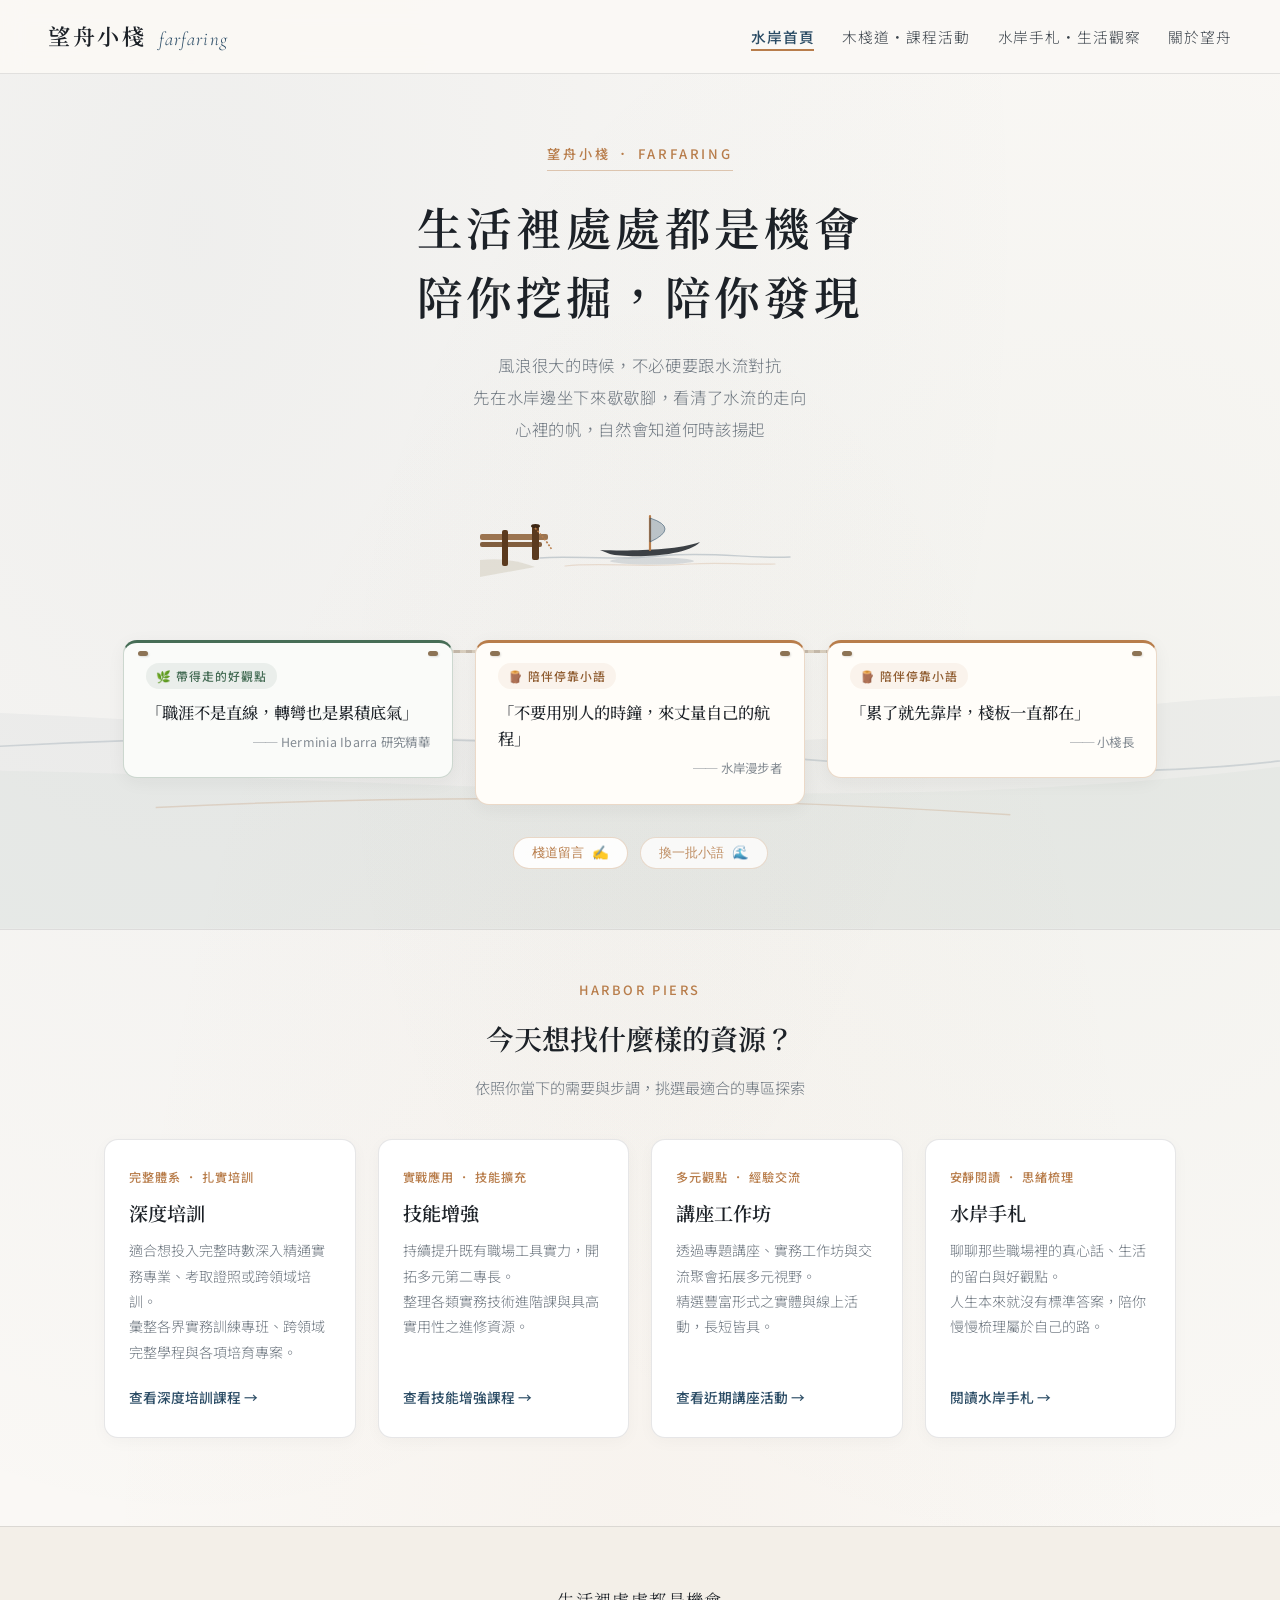
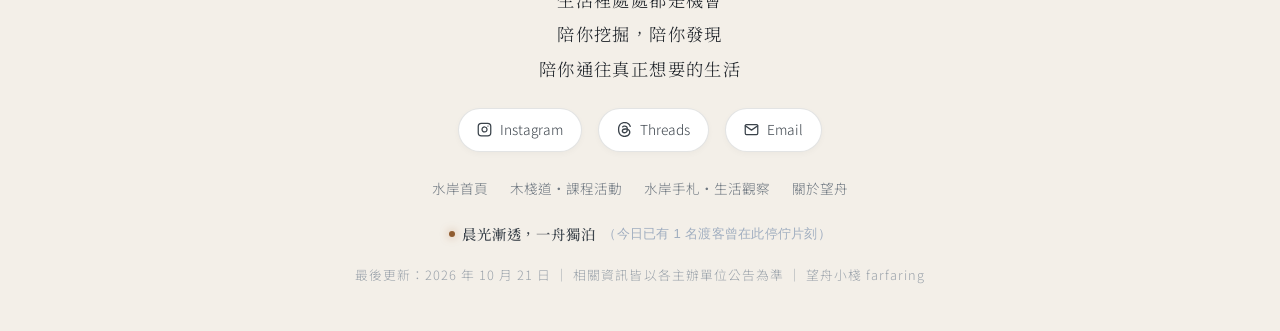
==== commit 89d426de: "Add files via upload" ====
--- a/index.html
+++ b/index.html
@@ -1,673 +1,673 @@
-<!DOCTYPE html>
-<html lang="zh-TW">
-<head>
-  <meta charset="UTF-8">
-  <meta name="viewport" content="width=device-width, initial-scale=1.0">
-  <title>望舟小棧 farfaring｜生活裡處處都是機會，陪你挖掘，陪你發現</title>
-  <link rel="icon" href="./images/favicon.png" type="image/png">
-  <link rel="preconnect" href="https://fonts.googleapis.com">
-  <link rel="preconnect" href="https://fonts.gstatic.com" crossorigin>
-  <link href="https://fonts.googleapis.com/css2?family=Cormorant+Garamond:ital,wght@0,500;0,600;1,400&family=Noto+Sans+TC:wght@300;400;500&family=Noto+Serif+TC:wght@400;500;600;700&display=swap" rel="stylesheet">
-  <link rel="stylesheet" href="./styles.css?v=20261022">
-  <style>
-    .home-hero {
-      position: relative;
-      min-height: 72vh;
-      display: flex;
-      flex-direction: column;
-      justify-content: center;
-      align-items: center;
-      padding: 64px 24px 44px;
-      text-align: center;
-      border-bottom: 1px solid var(--hairline);
-      overflow: hidden;
-    }
-
-    .ink-wash-svg {
-      position: absolute;
-      inset: 0;
-      width: 100%;
-      height: 100%;
-      pointer-events: none;
-      z-index: 0;
-    }
-
-    .hero-inner {
-      position: relative;
-      z-index: 2;
-      max-width: 720px;
-    }
-
-    .hero-badge {
-      display: inline-block;
-      font-size: 0.82rem;
-      letter-spacing: 0.22em;
-      color: var(--amber-pier);
-      border-bottom: 1px solid rgba(184, 125, 75, 0.4);
-      padding-bottom: 4px;
-      margin-bottom: 22px;
-      font-weight: 500;
-    }
-
-    .hero-heading {
-      font-family: 'Noto Serif TC', serif;
-      font-size: clamp(2rem, 3.8vw, 2.85rem);
-      font-weight: 600;
-      color: var(--ink-black);
-      line-height: 1.5;
-      letter-spacing: 0.08em;
-      margin-bottom: 20px;
-    }
-
-    .hero-lead {
-      font-size: 1.02rem;
-      color: var(--ink-muted);
-      max-width: 600px;
-      margin: 0 auto 20px;
-      letter-spacing: 0.04em;
-      line-height: 1.95;
-    }
-
-    /* 導引四大木棧道卡片 */
-    .compass-grid {
-      display: grid;
-      grid-template-columns: repeat(auto-fit, minmax(250px, 1fr));
-      gap: 22px;
-      margin-top: 28px;
-    }
-
-    .compass-card {
-      background: #FFFFFF;
-      border: 1px solid var(--hairline);
-      border-radius: var(--radius-md);
-      padding: 26px 24px;
-      text-decoration: none;
-      color: var(--ink-body);
-      display: flex;
-      flex-direction: column;
-      justify-content: space-between;
-      transition: all 0.3s cubic-bezier(0.25, 1, 0.5, 1);
-      position: relative;
-      box-shadow: 0 4px 16px rgba(28, 33, 39, 0.03);
-    }
-
-    .compass-card:hover {
-      border-color: var(--amber-pier);
-      transform: translateY(-5px);
-      box-shadow: 0 12px 28px rgba(30, 36, 43, 0.08);
-    }
-
-    .compass-mood {
-      font-size: 0.76rem;
-      color: var(--amber-pier);
-      letter-spacing: 0.08em;
-      margin-bottom: 10px;
-      font-weight: 500;
-    }
-
-    .compass-title {
-      font-family: 'Noto Serif TC', serif;
-      font-size: 1.2rem;
-      font-weight: 600;
-      color: var(--ink-black);
-      line-height: 1.45;
-      margin-bottom: 12px;
-    }
-
-    .compass-desc {
-      font-size: 0.88rem;
-      color: var(--ink-muted);
-      margin-bottom: 20px;
-      line-height: 1.8;
-      min-height: 52px; /* 統一卡片高度節奏 */
-    }
-
-    .compass-go {
-      font-size: 0.86rem;
-      color: var(--indigo-water);
-      font-weight: 500;
-      display: inline-flex;
-      align-items: center;
-      gap: 6px;
-      transition: gap 0.2s;
-    }
-
-    .compass-card:hover .compass-go {
-      gap: 10px;
-      color: var(--amber-pier);
-    }
-  </style>
-</head>
-<body>
-
-  <!-- Navigation -->
-  <nav class="site-nav">
-    <a href="./index.html" class="brand-mark">
-      <span class="brand-zh">望舟小棧</span>
-      <span class="brand-en">farfaring</span>
-    </a>
-    <ul class="nav-links">
-      <li><a href="./index.html" class="active">水岸首頁</a></li>
-      <li><a href="./resources.html">木棧道・課程活動</a></li>
-      <li><a href="./articles.html">水岸手札・生活觀察</a></li>
-      <li><a href="./about.html">關於望舟</a></li>
-    </ul>
-  </nav>
-
-  <!-- Hero Header -->
-  <header class="home-hero">
-    <svg class="ink-wash-svg" viewBox="0 0 1440 600" fill="none" xmlns="http://www.w3.org/2000/svg" preserveAspectRatio="xMidYMid slice">
-      <path d="M-100 460 C 280 410, 620 510, 1020 450 C 1250 415, 1400 460, 1540 440 L 1540 600 L -100 600 Z" fill="#2B4C65" fill-opacity="0.045"/>
-      <path d="M-100 500 C 340 460, 760 540, 1180 485 C 1350 465, 1460 495, 1540 490 L 1540 600 L -100 600 Z" fill="#466D56" fill-opacity="0.035"/>
-      <path d="M220 475 Q 520 455 820 480 T 1260 465" stroke="#2B4C65" stroke-opacity="0.16" stroke-width="1.2" fill="none"/>
-      <path d="M380 515 Q 680 500 980 520" stroke="#B87D4B" stroke-opacity="0.22" stroke-width="1" fill="none"/>
-    </svg>
-
-    <div class="hero-inner">
-      <!-- 乾淨大氣眉標（拔除自封頭銜） -->
-      <div class="hero-badge">望舟小棧 ． FARFARING</div>
-      <h1 class="hero-heading">
-        生活裡處處都是機會<br>
-        陪你挖掘，陪你發現
-      </h1>
-      <!-- 平視對談感小字（三行平穩對稱，絕不孤字換行） -->
-      <p class="hero-lead">
-        風浪很大的時候，不必硬要跟水流對抗<br>
-        先在水岸邊坐下來歇歇腳，看清了水流的走向<br>
-        心裡的帆，自然會知道何時該揚起
-      </p>
-    </div>
-
-    <!-- 小舟水岸意境舞台（木棧道碼頭 ＋ 水岸邊緣 ＋ 自動隨機自然漂動） -->
-    <div id="boatStage" class="boat-stage state-ambient">
-      <svg class="animated-boat-svg" viewBox="0 0 320 100" fill="none" xmlns="http://www.w3.org/2000/svg">
-        <!-- 木棧道碼頭與水岸邊緣（岸邊場景） -->
-        <g class="pier-dock-group">
-          <!-- 水岸斜坡土岸 -->
-          <path d="M0 78 Q 30 75 55 85 L 0 95 Z" fill="#D8D2C5" fill-opacity="0.6"/>
-          <!-- 延伸入水的木棧板平台 -->
-          <rect x="0" y="52" width="68" height="6" rx="2" fill="#8C5E35" fill-opacity="0.85"/>
-          <rect x="0" y="60" width="62" height="5" rx="2" fill="#754E2C" fill-opacity="0.9"/>
-          <!-- 木棧道垂直木樁 -->
-          <rect x="52" y="44" width="7" height="34" rx="2" fill="#5B3A1E"/>
-          <rect x="22" y="48" width="6" height="36" rx="2" fill="#5B3A1E"/>
-          <!-- 繫纜樁金屬/木質頂部 -->
-          <ellipse cx="55.5" cy="44" rx="4.5" ry="2" fill="#3D2613"/>
-          <!-- 垂落水中的繫船繩索 -->
-          <path d="M55 46 Q 66 58 72 68" stroke="#B87D4B" stroke-width="1.6" stroke-dasharray="2 1.5" fill="none"/>
-        </g>
-
-        <!-- 水面輕波紋線 -->
-        <path class="water-wave-1" d="M60 76 C 90 73, 130 79, 180 74 C 230 69, 270 77, 310 75" stroke="#2B4C65" stroke-opacity="0.22" stroke-width="1.4" stroke-linecap="round"/>
-        <path class="water-wave-2" d="M85 84 C 120 80, 160 86, 210 82 C 240 80, 275 83, 295 82" stroke="#B87D4B" stroke-opacity="0.2" stroke-width="1.2" stroke-linecap="round"/>
-
-        <!-- 動態小舟主體（支援自然靠泊、逐流、迎風揚帆多種隨機動態） -->
-        <g class="sailing-vessel" id="sailingVessel" title="水面微漾的小舟，點擊試試泛起微波">
-          <!-- 舟身 -->
-          <path d="M120 68 C 145 69, 195 69, 220 60 C 205 76, 145 76, 130 72 Z" fill="#1C2127" fill-opacity="0.85"/>
-          <!-- 桅杆與小帆 -->
-          <path d="M170 68 L 170 34" stroke="#B87D4B" stroke-width="2.2" stroke-linecap="round"/>
-          <path class="boat-sail" d="M170 36 Q 200 46 170 60 Z" fill="#2B4C65" fill-opacity="0.28" stroke="#2B4C65" stroke-opacity="0.55" stroke-width="1"/>
-          <!-- 水面小舟倒影 -->
-          <ellipse class="boat-reflection" cx="172" cy="79" rx="42" ry="3.5" fill="#2B4C65" fill-opacity="0.14"/>
-        </g>
-      </svg>
-    </div>
-
-    <!-- 漂浮棧板（麻繩軸線 ＋ Hover即時展開 ＋ 排版無空白Bug） -->
-    <div class="boardwalk-container">
-      <div class="rope-axis"></div>
-
-      <div class="floating-stream-track">
-        <!-- 棧板 1: 琥珀暖木 -->
-        <div class="wood-plank plank-amber" onclick="this.classList.toggle('open')">
-          <div>
-            <div class="plank-top-meta">
-              <span class="plank-tag">🪵 陪伴停靠小語</span>
-            </div>
-            <div class="plank-quote">「累了就先靠岸，棧板一直都在」</div>
-          </div>
-          <div class="plank-expanded-text">
-            並不是每個季節都要用力划槳。先把呼吸調順了、把身心照顧好了，木棧板永遠在這裡為你留一個停靠處。
-          </div>
-        </div>
-
-        <!-- 棧板 2: 沉靜靛藍 -->
-        <div class="wood-plank plank-indigo" onclick="this.classList.toggle('open')">
-          <div>
-            <div class="plank-top-meta">
-              <span class="plank-tag">🌊 迷惘真實心聲</span>
-            </div>
-            <div class="plank-quote">「不知往哪走時，停下來也是一種選擇」</div>
-          </div>
-          <div class="plank-expanded-text">
-            大家都在急著往前趕路，但停下來重新看看地圖與自己真正的需要，才不會在不適合自己的河道上筋疲力竭。
-          </div>
-        </div>
-
-        <!-- 棧板 3: 淡墨竹葉青 -->
-        <div class="wood-plank plank-bamboo" onclick="this.classList.toggle('open')">
-          <div>
-            <div class="plank-top-meta">
-              <span class="plank-tag">🌿 帶得走的好觀點</span>
-            </div>
-            <div class="plank-quote">「職涯不是直線，轉彎也是累積底氣」</div>
-          </div>
-          <div class="plank-expanded-text">
-            當代生涯發展研究指出：人的成長本就是非線性的。過去走過的每一段嘗試，都能在未來轉化為專屬於你的底氣。
-          </div>
-        </div>
-      </div>
-
-      <!-- 投稿靠岸小句入口 與 換一批停靠小語 -->
-      <div class="boardwalk-footer-bar" style="gap:12px;">
-        <button class="btn-open-submit" onclick="openModal('submission')">
-          <span>棧道留言</span>
-          <span>✍️</span>
-        </button>
-        <button class="btn-open-submit" style="opacity:0.85;" onclick="refreshBoardwalkPlanks()" title="讓湖面水流流動，換一批不同的停靠短句">
-          <span>換一批小語</span>
-          <span>🌊</span>
-        </button>
-      </div>
-    </div>
-  </header>
-
-  <!-- Main: 四大功能探索區（回歸使用者目的，不預設時段，不設限形式） -->
-  <main class="page-wrap">
-    <div style="text-align:center; margin-bottom:38px;">
-      <div class="page-eyebrow">HARBOR PIERS</div>
-      <h2 style="font-family:'Noto Serif TC',serif; font-size:1.75rem; font-weight:600; color:var(--ink-black);">
-        今天想找什麼樣的資源？
-      </h2>
-      <p style="font-size:0.95rem; color:var(--ink-muted); margin-top:8px;">
-        依照你當下的需要與步調，挑選最適合的專區探索
-      </p>
-    </div>
-
-    <div class="compass-grid">
-      <!-- 卡片 1: 深度培訓 -->
-      <a href="./resources.html?type=deep" class="compass-card">
-        <div>
-          <div class="compass-mood">完整體系 ． 扎實培訓</div>
-          <h3 class="compass-title">深度培訓</h3>
-          <p class="compass-desc">
-            適合想投入完整時數深入精通實務專業、考取證照或跨領域培訓。<br>
-            彙整各界實務訓練專班、跨領域完整學程與各項培育專案。
-          </p>
-        </div>
-        <div class="compass-go">查看深度培訓課程 →</div>
-      </a>
-
-      <!-- 卡片 2: 技能增強 -->
-      <a href="./resources.html?type=upskill" class="compass-card">
-        <div>
-          <div class="compass-mood">實戰應用 ． 技能擴充</div>
-          <h3 class="compass-title">技能增強</h3>
-          <p class="compass-desc">
-            持續提升既有職場工具實力，開拓多元第二專長。<br>
-            整理各類實務技術進階課與具高實用性之進修資源。
-          </p>
-        </div>
-        <div class="compass-go">查看技能增強課程 →</div>
-      </a>
-
-      <!-- 卡片 3: 講座與工作坊 -->
-      <a href="./resources.html?type=events" class="compass-card">
-        <div>
-          <div class="compass-mood">多元觀點 ． 經驗交流</div>
-          <h3 class="compass-title">講座工作坊</h3>
-          <p class="compass-desc">
-            透過專題講座、實務工作坊與交流聚會拓展多元視野。<br>
-            精選豐富形式之實體與線上活動，長短皆具。
-          </p>
-        </div>
-        <div class="compass-go">查看近期講座活動 →</div>
-      </a>
-
-      <!-- 卡片 4: 水岸手札 -->
-      <a href="./articles.html" class="compass-card">
-        <div>
-          <div class="compass-mood">安靜閱讀 ． 思緒梳理</div>
-          <h3 class="compass-title">水岸手札</h3>
-          <p class="compass-desc">
-            聊聊那些職場裡的真心話、生活的留白與好觀點。<br>
-            人生本來就沒有標準答案，陪你慢慢梳理屬於自己的路。
-          </p>
-        </div>
-        <div class="compass-go">閱讀水岸手札 →</div>
-      </a>
-    </div>
-  </main>
-
-  <!-- Footer -->
-  <footer class="site-footer">
-    <div class="footer-quote">
-      生活裡處處都是機會<br>
-      陪你挖掘，陪你發現<br>
-      陪你通往真正想要的生活
-    </div>
-
-    <div class="footer-social-bar">
-      <a href="https://www.instagram.com/farfaring/" target="_blank" rel="noopener" class="social-badge-btn" title="Instagram">
-        <svg width="15" height="15" viewBox="0 0 24 24" fill="none" stroke="currentColor" stroke-width="2" stroke-linecap="round" stroke-linejoin="round" aria-hidden="true"><rect x="2" y="2" width="20" height="20" rx="5" ry="5"></rect><path d="M16 11.37A4 4 0 1 1 12.63 8 4 4 0 0 1 16 11.37z"></path><line x1="17.5" y1="6.5" x2="17.51" y2="6.5"></line></svg>
-        <span>Instagram</span>
-      </a>
-      <a href="https://www.threads.net/@farfaring" target="_blank" rel="noopener" class="social-badge-btn" title="Threads">
-        <svg width="15" height="15" viewBox="0 0 16 16" fill="currentColor" aria-hidden="true"><path d="M6.321 6.016c-.27-.18-1.166-.802-1.166-.802.756-1.081 1.753-1.502 3.132-1.502.975 0 1.803.327 2.394.948s.928 1.509 1.005 2.644q.492.207.905.484c1.109.745 1.719 1.86 1.719 3.137 0 2.716-2.226 5.075-6.256 5.075C4.594 16 1 13.987 1 7.994 1 2.034 4.482 0 8.044 0 9.69 0 13.55.243 15 5.036l-1.36.353C12.516 1.974 10.163 1.43 8.006 1.43c-3.565 0-5.582 2.171-5.582 6.79 0 4.143 2.254 6.343 5.63 6.343 2.777 0 4.847-1.443 4.847-3.556 0-1.438-1.208-2.127-1.27-2.127-.236 1.234-.868 3.31-3.644 3.31-1.618 0-3.013-1.118-3.013-2.582 0-2.09 1.984-2.847 3.55-2.847.586 0 1.294.04 1.663.114 0-.637-.54-1.728-1.9-1.728-1.25 0-1.566.405-1.967.868ZM8.716 8.19c-2.04 0-2.304.87-2.304 1.416 0 .878 1.043 1.168 1.6 1.168 1.02 0 2.067-.282 2.232-2.423a6.2 6.2 0 0 0-1.528-.161"/></svg>
-        <span>Threads</span>
-      </a>
-      <a href="mailto:farfaring.space@gmail.com" class="social-badge-btn" title="Email">
-        <svg width="15" height="15" viewBox="0 0 24 24" fill="none" stroke="currentColor" stroke-width="2" stroke-linecap="round" stroke-linejoin="round" aria-hidden="true"><path d="M4 4h16c1.1 0 2 .9 2 2v12c0 1.1-.9 2-2 2H4c-1.1 0-2-.9-2-2V6c0-1.1.9-2 2-2z"></path><polyline points="22,6 12,13 2,6"></polyline></svg>
-        <span>Email</span>
-      </a>
-    </div>
-
-    <div class="footer-links-row">
-      <a href="./index.html">水岸首頁</a>
-      <a href="./resources.html">木棧道・課程活動</a>
-      <a href="./articles.html">水岸手札・生活觀察</a>
-      <a href="./about.html">關於望舟</a>
-    </div>
-
-    <!-- 🌊 水岸即時陪伴與渡客停佇狀態列 -->
-    <div class="footer-dock-presence" id="wangzhouDockPresence"></div>
-
-    <div class="footer-maintenance-stamp">
-      最後更新：<span id="autoMonthYear"></span> ｜ 相關資訊皆以各主辦單位公告為準 ｜ 望舟小棧 farfaring
-    </div>
-  </footer>
-
-  <!-- 互動彈跳視窗（小棧長親審 ＋ 隨機水岸化名系統） -->
-  <!-- 互動彈跳視窗（小棧長親審 ＋ 隨機水岸化名系統） -->
-  <div id="generalModal" class="modal-overlay" onclick="if(event.target===this)closeModal()">
-    <div class="modal-content">
-      <button class="modal-close-btn" onclick="closeModal()">×</button>
-      <h3 id="modalTitle" class="modal-title">棧道留言 ✍️</h3>
-      <p id="modalDesc" class="modal-desc" style="line-height:1.8;">
-        每一則投遞的留言，小棧長都會親自細細閱讀。<br>
-        為了守護這片安靜互助的水岸，小棧保有篩選、潤飾與刊登之權限。<br>
-        <span style="display:block; margin-top:8px; font-size:0.75rem; color:#A0AEC0; line-height:1.6;">⚠️ 不接受任何商業推銷、營利廣告、敏感詞彙或人身攻擊等言論。</span>
-      </p>
-
-      <form onsubmit="handleModalSubmit(event)">
-        <!-- 蜜罐防護（防機器人自動刷單） -->
-        <input type="text" id="modalHpField" style="display:none !important; position:absolute; left:-9999px;" tabindex="-1" autocomplete="off">
-
-        <div class="form-group">
-          <label>你想分享的心聲短句或回饋：</label>
-          <textarea id="modalText" rows="4" placeholder="寫下你的感想、困惑、生活觀察或想在棧道留下的話..." required></textarea>
-        </div>
-        <div class="form-group">
-          <div style="display:flex; justify-content:space-between; align-items:center; margin-bottom:6px;">
-            <label style="margin:0;">如何稱呼你：</label>
-            <button type="button" onclick="rollRandomName()" style="background:none; border:none; color:var(--amber-pier); font-size:0.8rem; cursor:pointer; font-family:inherit; display:inline-flex; align-items:center; gap:4px;" title="點擊讓小棧換一個隨機名籤">
-              <span>🎲</span>
-              <span>讓小棧為你取名</span>
-            </button>
-          </div>
-          <input type="text" id="modalAuthor" placeholder="留個代稱吧（留空由小棧為你隨機取名）">
-        </div>
-        <button type="submit" class="btn-submit-action">送出棧道留言 ✍️</button>
-      </form>
-    </div>
-  </div>
-
-  <!-- 引用全站共享數據核心 -->
-  <script src="./data.js"></script>
-
-  <script>
-    // 讀取真實最後維護日期（由主理人在後台真實烙印，絕非讀者端偽造當前時鐘）
-    document.getElementById('autoMonthYear').innerText = SITE_DATA.siteInfo.lastUpdated;
-
-    // 動態渲染漂浮棧板（支援後台隨時增減，採用「水流隨機輪替」機制：每次隨機浮現 3 塊最佳金句）
-    function renderBoardwalkPlanks() {
-      const track = document.querySelector('.floating-stream-track');
-      if (!track || !SITE_DATA.planks || SITE_DATA.planks.length === 0) return;
-      track.innerHTML = '';
-
-      // 當棧板總數超過 3 塊時，隨機選取 3 塊浮出水面（每次造訪帶來不同陪伴）
-      let displayPlanks = [...SITE_DATA.planks];
-      const maxDisplay = 3;
-      if (displayPlanks.length > maxDisplay) {
-        for (let i = displayPlanks.length - 1; i > 0; i--) {
-          const j = Math.floor(Math.random() * (i + 1));
-          [displayPlanks[i], displayPlanks[j]] = [displayPlanks[j], displayPlanks[i]];
-        }
-        displayPlanks = displayPlanks.slice(0, maxDisplay);
-      }
-
-      displayPlanks.forEach(p => {
-        const plank = document.createElement('div');
-        plank.className = `wood-plank plank-${wzSafeId(p.categoryKey)}`;
-        plank.onclick = function() { this.classList.toggle('open'); };
-        plank.innerHTML = `
-          <div>
-            <div class="plank-top-meta">
-              <span class="plank-tag">${wzEscape(p.categoryName)}</span>
-            </div>
-            <div class="plank-quote">${wzEscape(p.quote)}</div>
-            ${p.author ? `<div class="plank-author" style="font-size:0.78rem; color:var(--ink-muted); margin-top:6px; margin-bottom:2px; text-align:right; font-weight:400; opacity:0.85; letter-spacing:0.02em;">── ${wzEscape(p.author)}</div>` : ''}
-          </div>
-          <div class="plank-expanded-text">
-            ${wzEscape(p.expanded)}
-          </div>
-        `;
-        track.appendChild(plank);
-      });
-    }
-
-    let isPlankSwitching = false;
-
-    // 平滑水流波浪換批過渡（先沉入微波 ➔ 更新內容 ➔ 再緩緩浮起）
-    function refreshBoardwalkPlanks() {
-      const track = document.querySelector('.floating-stream-track');
-      if (!track || isPlankSwitching) return;
-      isPlankSwitching = true;
-
-      track.classList.add('switching');
-
-      setTimeout(() => {
-        renderBoardwalkPlanks();
-        track.classList.remove('switching');
-        setTimeout(() => {
-          isPlankSwitching = false;
-        }, 320);
-      }, 260);
-    }
-
-    renderBoardwalkPlanks();
-
-    // 雲端木棧板載入後重新浮現（後台修改的短句才會出現在讀者眼前）
-    window.addEventListener('WangzhouDataSynced', renderBoardwalkPlanks);
-
-    // ============================================================
-    // 1. 小舟水岸動態隨機呈現引擎（多種自然水流與小舟姿態，隨機切換）
-    // ============================================================
-    const boatModes = ['anim-docked', 'anim-drift', 'anim-breeze', 'anim-calm'];
-    const vessel = document.getElementById('sailingVessel');
-    const stage = document.getElementById('boatStage');
-
-    function setRandomBoatAnimation() {
-      if (!vessel) return;
-      const currentMode = boatModes.find(m => vessel.classList.contains(m));
-      const availableModes = boatModes.filter(m => m !== currentMode);
-      const chosenMode = availableModes[Math.floor(Math.random() * availableModes.length)];
-
-      boatModes.forEach(m => vessel.classList.remove(m));
-      vessel.classList.add(chosenMode);
-
-      // 隨機賦予 8.5s ~ 15.5s 的自然呼吸漂動週期
-      const randomDuration = (8.5 + Math.random() * 7).toFixed(1) + 's';
-      vessel.style.animationDuration = randomDuration;
-    }
-
-    // 頁面載入時即隨機決定動態情境
-    setRandomBoatAnimation();
-
-    // 每隔 18~28 秒自然變換一次水流模式與小舟姿態
-    setInterval(() => {
-      setRandomBoatAnimation();
-    }, 18000 + Math.random() * 10000);
-
-    // 點擊小舟或水面時，觸發水波漣漪晃動反應
-    if (stage) {
-      stage.addEventListener('click', () => {
-        if (!vessel) return;
-        vessel.classList.remove('boat-rippled');
-        void vessel.offsetWidth;
-        vessel.classList.add('boat-rippled');
-        setTimeout(() => {
-          vessel.classList.remove('boat-rippled');
-          setRandomBoatAnimation();
-        }, 1600);
-      });
-    }
-
-    // ============================================================
-    // 2. 豐富水岸隨機名籤庫（超過 1,200 種詩意組合，留空由小棧隨機）
-    // ============================================================
-    const aliasPrefixes = [
-      "晨光中的", "微風裡的", "黃昏靠岸的", "夜航中的", "雨後散步的", "清晨繫纜的",
-      "晴空下的", "坐在岸邊的", "逆風划行的", "等待起風的", "暫時歇槳的", "帶本書來的",
-      "喝口熱茶的", "看夕陽落下的", "整理行囊的", "迎著潮汐的", "月光映照的", "剛解開纜繩的",
-      "在棧道吹風的", "帶著新念頭的", "慢慢前行的", "卸下包袱的", "遠道而來的", "深呼吸停頓的",
-      "尋找下個河道的", "望著水面波紋的", "停下來看雲的", "把腳浸在水裡的", "靠著木樁歇息的",
-      "起早看日出的", "提著一盞燈火的", "隨波慢慢漂的", "等待水霧散去的", "把心事放下的",
-      "剛調好呼吸的", "靜聽水聲的", "換上輕裝的", "在渡口沉思的", "向遠方眺望的", "在樹蔭下歇涼的"
-    ];
-
-    const aliasNouns = [
-      "舟子", "旅人", "漫步者", "靠岸人", "夜航者", "過客", "採貝人", "看雲人",
-      "尋風者", "聽濤者", "歇腳客", "擺渡人", "踏浪者", "溯流客", "探路人", "行路者",
-      "歸帆者", "觀星人", "思索者", "寄信人", "泊舟人", "水岸朋友", "看水旅者", "解纜者",
-      "拾光者", "問路人", "獨木舟手", "守港人", "岸邊知己", "掌燈人"
-    ];
-
-    const specialAliases = [
-      "暫時停靠的鹿", "湖邊那棵柳樹", "水岸木棧板的一角", "微風裡的一片落葉", "石階上的旅人筆記",
-      "岸邊那葉小木舟", "江心那朵白浪", "棧道上的半杯溫茶", "水邊靜靜發呆的石子", "渡口等待起航的風",
-      "江畔那一彎新月", "蘆葦叢裡的白鷺", "帶著茶香的微風", "清晨的第一聲水鳥", "斜陽下的一道波光",
-      "守候港灣的老燈塔", "木樁上打盹的蜻蜓", "緩緩沉澱的漣漪", "木棧道的一抹暖陽", "河畔安靜的旅人"
-    ];
-
-    function getRandomAlias() {
-      // 5% 機率抽中特殊單句名籤，95% 機率從 40x30 = 1,200 種前綴+角色組合隨機產生
-      if (Math.random() < 0.05) {
-        return specialAliases[Math.floor(Math.random() * specialAliases.length)];
-      }
-      const p = aliasPrefixes[Math.floor(Math.random() * aliasPrefixes.length)];
-      const n = aliasNouns[Math.floor(Math.random() * aliasNouns.length)];
-      return p + n;
-    }
-
-    function rollRandomName() {
-      const name = getRandomAlias();
-      const input = document.getElementById('modalAuthor');
-      input.value = name;
-      input.style.transition = 'background 0.3s';
-      input.style.background = '#FFFDF5';
-      setTimeout(() => { input.style.background = ''; }, 300);
-    }
-
-    function openModal(type) {
-      const modal = document.getElementById('generalModal');
-      const title = document.getElementById('modalTitle');
-      const desc = document.getElementById('modalDesc');
-      if (type === 'submission') {
-        title.innerText = '棧道留言 ✍️';
-        desc.innerHTML = `每一則投遞的留言，小棧長都會親自細細閱讀。<br>為了守護這片安靜互助的水岸，小棧保有篩選、潤飾與刊登之權限。<br><span style="display:block; margin-top:8px; font-size:0.75rem; color:#A0AEC0; line-height:1.6;">⚠️ 不接受任何商業推銷、營利廣告、敏感詞彙或人身攻擊等言論。</span>`;
-      }
-      modal.classList.add('open');
-    }
-
-    function closeModal() {
-      document.getElementById('generalModal').classList.remove('open');
-    }
-
-    // 訪客投稿：留空由小棧隨機取名，並具備防惡意刷單機制，真實存入後台審核箱
-    function handleModalSubmit(e) {
-      e.preventDefault();
-
-      // 1. 蜜罐防護（防機器人自動填寫）
-      const hp = document.getElementById('modalHpField').value;
-      if (hp) {
-        closeModal();
-        return;
-      }
-
-      const txt = document.getElementById('modalText').value.trim();
-
-      // 2. 邊界與字數防護
-      if (txt.length < 4) {
-        alert('請至少填寫 4 個字以上的心聲或短句喔！');
-        return;
-      }
-      if (txt.length > 500) {
-        alert('留言字數上限為 500 字，請稍作精簡。');
-        return;
-      }
-
-      // 3. 30 秒頻率限制（防連續刷單惡意洗版）
-      const lastSubmit = parseInt(localStorage.getItem('WANGZHOU_LAST_QUOTE_SUBMIT') || '0', 10);
-      const nowMs = Date.now();
-      if (nowMs - lastSubmit < 30000) {
-        const waitSec = Math.ceil((30000 - (nowMs - lastSubmit)) / 1000);
-        alert(`小棧已收到您的心意囉！為了維護水岸安寧，請稍候 ${waitSec} 秒後再行留言。`);
-        return;
-      }
-
-      // 4. 重複內容防護
-      const lastContent = localStorage.getItem('WANGZHOU_LAST_QUOTE_TEXT') || '';
-      if (lastContent === txt) {
-        alert('這則留言您剛才已經投遞過囉，請勿重複送出！');
-        return;
-      }
-
-      let author = document.getElementById('modalAuthor').value.trim();
-      let isRandomlyAssigned = false;
-
-      // 留空由小棧隨機取名
-      if (!author) {
-        author = getRandomAlias();
-        isRandomlyAssigned = true;
-      }
-
-      const now = new Date();
-      const dateStr = `${now.getFullYear()}-${String(now.getMonth() + 1).padStart(2, '0')}-${String(now.getDate()).padStart(2, '0')} ${String(now.getHours()).padStart(2, '0')}:${String(now.getMinutes()).padStart(2, '0')}`;
-
-      const newSub = {
-        id: "sub-" + Date.now(),
-        type: "quote",
-        typeName: "棧道留言",
-        title: txt.slice(0, 24) + (txt.length > 24 ? "..." : ""),
-        author: author,
-        contact: "",
-        content: txt,
-        extra: "",
-        createdAt: dateStr,
-        status: "unread"
-      };
-
-      try {
-        localStorage.setItem('WANGZHOU_LAST_QUOTE_SUBMIT', String(nowMs));
-        localStorage.setItem('WANGZHOU_LAST_QUOTE_TEXT', txt);
-      } catch (err) {}
-
-      if (window.WangzhouCloud) {
-        window.WangzhouCloud.submitGuestFeedback(newSub).catch(console.warn);
-      }
-
-      if (isRandomlyAssigned) {
-        alert(`謝謝你的心意！小棧已為你隨機取好名籤「${author}」，棧道留言已妥善送達後台審核箱。`);
-      } else {
-        alert(`謝謝你（${author}）的心意！小棧長已收到你的棧道留言，已妥善送達後台審核箱。`);
-      }
-
-      document.getElementById('modalText').value = '';
-      document.getElementById('modalAuthor').value = '';
-      closeModal();
-    }
-  </script>
-</body>
-</html>
+<!DOCTYPE html>
+<html lang="zh-TW">
+<head>
+  <meta charset="UTF-8">
+  <meta name="viewport" content="width=device-width, initial-scale=1.0">
+  <title>望舟小棧 farfaring｜生活裡處處都是機會，陪你挖掘，陪你發現</title>
+  <link rel="icon" href="./images/favicon.png" type="image/png">
+  <link rel="preconnect" href="https://fonts.googleapis.com">
+  <link rel="preconnect" href="https://fonts.gstatic.com" crossorigin>
+  <link href="https://fonts.googleapis.com/css2?family=Cormorant+Garamond:ital,wght@0,500;0,600;1,400&family=Noto+Sans+TC:wght@300;400;500&family=Noto+Serif+TC:wght@400;500;600;700&display=swap" rel="stylesheet">
+  <link rel="stylesheet" href="./styles.css?v=20261022">
+  <style>
+    .home-hero {
+      position: relative;
+      min-height: 72vh;
+      display: flex;
+      flex-direction: column;
+      justify-content: center;
+      align-items: center;
+      padding: 64px 24px 44px;
+      text-align: center;
+      border-bottom: 1px solid var(--hairline);
+      overflow: hidden;
+    }
+
+    .ink-wash-svg {
+      position: absolute;
+      inset: 0;
+      width: 100%;
+      height: 100%;
+      pointer-events: none;
+      z-index: 0;
+    }
+
+    .hero-inner {
+      position: relative;
+      z-index: 2;
+      max-width: 720px;
+    }
+
+    .hero-badge {
+      display: inline-block;
+      font-size: 0.82rem;
+      letter-spacing: 0.22em;
+      color: var(--amber-pier);
+      border-bottom: 1px solid rgba(184, 125, 75, 0.4);
+      padding-bottom: 4px;
+      margin-bottom: 22px;
+      font-weight: 500;
+    }
+
+    .hero-heading {
+      font-family: 'Noto Serif TC', serif;
+      font-size: clamp(2rem, 3.8vw, 2.85rem);
+      font-weight: 600;
+      color: var(--ink-black);
+      line-height: 1.5;
+      letter-spacing: 0.08em;
+      margin-bottom: 20px;
+    }
+
+    .hero-lead {
+      font-size: 1.02rem;
+      color: var(--ink-muted);
+      max-width: 600px;
+      margin: 0 auto 20px;
+      letter-spacing: 0.04em;
+      line-height: 1.95;
+    }
+
+    /* 導引四大木棧道卡片 */
+    .compass-grid {
+      display: grid;
+      grid-template-columns: repeat(auto-fit, minmax(250px, 1fr));
+      gap: 22px;
+      margin-top: 28px;
+    }
+
+    .compass-card {
+      background: #FFFFFF;
+      border: 1px solid var(--hairline);
+      border-radius: var(--radius-md);
+      padding: 26px 24px;
+      text-decoration: none;
+      color: var(--ink-body);
+      display: flex;
+      flex-direction: column;
+      justify-content: space-between;
+      transition: all 0.3s cubic-bezier(0.25, 1, 0.5, 1);
+      position: relative;
+      box-shadow: 0 4px 16px rgba(28, 33, 39, 0.03);
+    }
+
+    .compass-card:hover {
+      border-color: var(--amber-pier);
+      transform: translateY(-5px);
+      box-shadow: 0 12px 28px rgba(30, 36, 43, 0.08);
+    }
+
+    .compass-mood {
+      font-size: 0.76rem;
+      color: var(--amber-pier);
+      letter-spacing: 0.08em;
+      margin-bottom: 10px;
+      font-weight: 500;
+    }
+
+    .compass-title {
+      font-family: 'Noto Serif TC', serif;
+      font-size: 1.2rem;
+      font-weight: 600;
+      color: var(--ink-black);
+      line-height: 1.45;
+      margin-bottom: 12px;
+    }
+
+    .compass-desc {
+      font-size: 0.88rem;
+      color: var(--ink-muted);
+      margin-bottom: 20px;
+      line-height: 1.8;
+      min-height: 52px; /* 統一卡片高度節奏 */
+    }
+
+    .compass-go {
+      font-size: 0.86rem;
+      color: var(--indigo-water);
+      font-weight: 500;
+      display: inline-flex;
+      align-items: center;
+      gap: 6px;
+      transition: gap 0.2s;
+    }
+
+    .compass-card:hover .compass-go {
+      gap: 10px;
+      color: var(--amber-pier);
+    }
+  </style>
+</head>
+<body>
+
+  <!-- Navigation -->
+  <nav class="site-nav">
+    <a href="./index.html" class="brand-mark">
+      <span class="brand-zh">望舟小棧</span>
+      <span class="brand-en">farfaring</span>
+    </a>
+    <ul class="nav-links">
+      <li><a href="./index.html" class="active">水岸首頁</a></li>
+      <li><a href="./resources.html">木棧道・課程活動</a></li>
+      <li><a href="./articles.html">水岸手札・生活觀察</a></li>
+      <li><a href="./about.html">關於望舟</a></li>
+    </ul>
+  </nav>
+
+  <!-- Hero Header -->
+  <header class="home-hero">
+    <svg class="ink-wash-svg" viewBox="0 0 1440 600" fill="none" xmlns="http://www.w3.org/2000/svg" preserveAspectRatio="xMidYMid slice">
+      <path d="M-100 460 C 280 410, 620 510, 1020 450 C 1250 415, 1400 460, 1540 440 L 1540 600 L -100 600 Z" fill="#2B4C65" fill-opacity="0.045"/>
+      <path d="M-100 500 C 340 460, 760 540, 1180 485 C 1350 465, 1460 495, 1540 490 L 1540 600 L -100 600 Z" fill="#466D56" fill-opacity="0.035"/>
+      <path d="M220 475 Q 520 455 820 480 T 1260 465" stroke="#2B4C65" stroke-opacity="0.16" stroke-width="1.2" fill="none"/>
+      <path d="M380 515 Q 680 500 980 520" stroke="#B87D4B" stroke-opacity="0.22" stroke-width="1" fill="none"/>
+    </svg>
+
+    <div class="hero-inner">
+      <!-- 乾淨大氣眉標（拔除自封頭銜） -->
+      <div class="hero-badge">望舟小棧 ． FARFARING</div>
+      <h1 class="hero-heading">
+        生活裡處處都是機會<br>
+        陪你挖掘，陪你發現
+      </h1>
+      <!-- 平視對談感小字（三行平穩對稱，絕不孤字換行） -->
+      <p class="hero-lead">
+        風浪很大的時候，不必硬要跟水流對抗<br>
+        先在水岸邊坐下來歇歇腳，看清了水流的走向<br>
+        心裡的帆，自然會知道何時該揚起
+      </p>
+    </div>
+
+    <!-- 小舟水岸意境舞台（木棧道碼頭 ＋ 水岸邊緣 ＋ 自動隨機自然漂動） -->
+    <div id="boatStage" class="boat-stage state-ambient">
+      <svg class="animated-boat-svg" viewBox="0 0 320 100" fill="none" xmlns="http://www.w3.org/2000/svg">
+        <!-- 木棧道碼頭與水岸邊緣（岸邊場景） -->
+        <g class="pier-dock-group">
+          <!-- 水岸斜坡土岸 -->
+          <path d="M0 78 Q 30 75 55 85 L 0 95 Z" fill="#D8D2C5" fill-opacity="0.6"/>
+          <!-- 延伸入水的木棧板平台 -->
+          <rect x="0" y="52" width="68" height="6" rx="2" fill="#8C5E35" fill-opacity="0.85"/>
+          <rect x="0" y="60" width="62" height="5" rx="2" fill="#754E2C" fill-opacity="0.9"/>
+          <!-- 木棧道垂直木樁 -->
+          <rect x="52" y="44" width="7" height="34" rx="2" fill="#5B3A1E"/>
+          <rect x="22" y="48" width="6" height="36" rx="2" fill="#5B3A1E"/>
+          <!-- 繫纜樁金屬/木質頂部 -->
+          <ellipse cx="55.5" cy="44" rx="4.5" ry="2" fill="#3D2613"/>
+          <!-- 垂落水中的繫船繩索 -->
+          <path d="M55 46 Q 66 58 72 68" stroke="#B87D4B" stroke-width="1.6" stroke-dasharray="2 1.5" fill="none"/>
+        </g>
+
+        <!-- 水面輕波紋線 -->
+        <path class="water-wave-1" d="M60 76 C 90 73, 130 79, 180 74 C 230 69, 270 77, 310 75" stroke="#2B4C65" stroke-opacity="0.22" stroke-width="1.4" stroke-linecap="round"/>
+        <path class="water-wave-2" d="M85 84 C 120 80, 160 86, 210 82 C 240 80, 275 83, 295 82" stroke="#B87D4B" stroke-opacity="0.2" stroke-width="1.2" stroke-linecap="round"/>
+
+        <!-- 動態小舟主體（支援自然靠泊、逐流、迎風揚帆多種隨機動態） -->
+        <g class="sailing-vessel" id="sailingVessel" title="水面微漾的小舟，點擊試試泛起微波">
+          <!-- 舟身 -->
+          <path d="M120 68 C 145 69, 195 69, 220 60 C 205 76, 145 76, 130 72 Z" fill="#1C2127" fill-opacity="0.85"/>
+          <!-- 桅杆與小帆 -->
+          <path d="M170 68 L 170 34" stroke="#B87D4B" stroke-width="2.2" stroke-linecap="round"/>
+          <path class="boat-sail" d="M170 36 Q 200 46 170 60 Z" fill="#2B4C65" fill-opacity="0.28" stroke="#2B4C65" stroke-opacity="0.55" stroke-width="1"/>
+          <!-- 水面小舟倒影 -->
+          <ellipse class="boat-reflection" cx="172" cy="79" rx="42" ry="3.5" fill="#2B4C65" fill-opacity="0.14"/>
+        </g>
+      </svg>
+    </div>
+
+    <!-- 漂浮棧板（麻繩軸線 ＋ Hover即時展開 ＋ 排版無空白Bug） -->
+    <div class="boardwalk-container">
+      <div class="rope-axis"></div>
+
+      <div class="floating-stream-track">
+        <!-- 棧板 1: 琥珀暖木 -->
+        <div class="wood-plank plank-amber" onclick="this.classList.toggle('open')">
+          <div>
+            <div class="plank-top-meta">
+              <span class="plank-tag">🪵 陪伴停靠小語</span>
+            </div>
+            <div class="plank-quote">「累了就先靠岸，棧板一直都在」</div>
+          </div>
+          <div class="plank-expanded-text">
+            並不是每個季節都要用力划槳。先把呼吸調順了、把身心照顧好了，木棧板永遠在這裡為你留一個停靠處。
+          </div>
+        </div>
+
+        <!-- 棧板 2: 沉靜靛藍 -->
+        <div class="wood-plank plank-indigo" onclick="this.classList.toggle('open')">
+          <div>
+            <div class="plank-top-meta">
+              <span class="plank-tag">🌊 迷惘真實心聲</span>
+            </div>
+            <div class="plank-quote">「不知往哪走時，停下來也是一種選擇」</div>
+          </div>
+          <div class="plank-expanded-text">
+            大家都在急著往前趕路，但停下來重新看看地圖與自己真正的需要，才不會在不適合自己的河道上筋疲力竭。
+          </div>
+        </div>
+
+        <!-- 棧板 3: 淡墨竹葉青 -->
+        <div class="wood-plank plank-bamboo" onclick="this.classList.toggle('open')">
+          <div>
+            <div class="plank-top-meta">
+              <span class="plank-tag">🌿 帶得走的好觀點</span>
+            </div>
+            <div class="plank-quote">「職涯不是直線，轉彎也是累積底氣」</div>
+          </div>
+          <div class="plank-expanded-text">
+            當代生涯發展研究指出：人的成長本就是非線性的。過去走過的每一段嘗試，都能在未來轉化為專屬於你的底氣。
+          </div>
+        </div>
+      </div>
+
+      <!-- 投稿靠岸小句入口 與 換一批停靠小語 -->
+      <div class="boardwalk-footer-bar" style="gap:12px;">
+        <button class="btn-open-submit" onclick="openModal('submission')">
+          <span>棧道留言</span>
+          <span>✍️</span>
+        </button>
+        <button class="btn-open-submit" style="opacity:0.85;" onclick="refreshBoardwalkPlanks()" title="讓湖面水流流動，換一批不同的停靠短句">
+          <span>換一批小語</span>
+          <span>🌊</span>
+        </button>
+      </div>
+    </div>
+  </header>
+
+  <!-- Main: 四大功能探索區（回歸使用者目的，不預設時段，不設限形式） -->
+  <main class="page-wrap">
+    <div style="text-align:center; margin-bottom:38px;">
+      <div class="page-eyebrow">HARBOR PIERS</div>
+      <h2 style="font-family:'Noto Serif TC',serif; font-size:1.75rem; font-weight:600; color:var(--ink-black);">
+        今天想找什麼樣的資源？
+      </h2>
+      <p style="font-size:0.95rem; color:var(--ink-muted); margin-top:8px;">
+        依照你當下的需要與步調，挑選最適合的專區探索
+      </p>
+    </div>
+
+    <div class="compass-grid">
+      <!-- 卡片 1: 深度培訓 -->
+      <a href="./resources.html?type=deep" class="compass-card">
+        <div>
+          <div class="compass-mood">完整體系 ． 扎實培訓</div>
+          <h3 class="compass-title">深度培訓</h3>
+          <p class="compass-desc">
+            適合想投入完整時數深入精通實務專業、考取證照或跨領域培訓。<br>
+            彙整各界實務訓練專班、跨領域完整學程與各項培育專案。
+          </p>
+        </div>
+        <div class="compass-go">查看深度培訓課程 →</div>
+      </a>
+
+      <!-- 卡片 2: 技能增強 -->
+      <a href="./resources.html?type=upskill" class="compass-card">
+        <div>
+          <div class="compass-mood">實戰應用 ． 技能擴充</div>
+          <h3 class="compass-title">技能增強</h3>
+          <p class="compass-desc">
+            持續提升既有職場工具實力，開拓多元第二專長。<br>
+            整理各類實務技術進階課與具高實用性之進修資源。
+          </p>
+        </div>
+        <div class="compass-go">查看技能增強課程 →</div>
+      </a>
+
+      <!-- 卡片 3: 講座與工作坊 -->
+      <a href="./resources.html?type=events" class="compass-card">
+        <div>
+          <div class="compass-mood">多元觀點 ． 經驗交流</div>
+          <h3 class="compass-title">講座工作坊</h3>
+          <p class="compass-desc">
+            透過專題講座、實務工作坊與交流聚會拓展多元視野。<br>
+            精選豐富形式之實體與線上活動，長短皆具。
+          </p>
+        </div>
+        <div class="compass-go">查看近期講座活動 →</div>
+      </a>
+
+      <!-- 卡片 4: 水岸手札 -->
+      <a href="./articles.html" class="compass-card">
+        <div>
+          <div class="compass-mood">安靜閱讀 ． 思緒梳理</div>
+          <h3 class="compass-title">水岸手札</h3>
+          <p class="compass-desc">
+            聊聊那些職場裡的真心話、生活的留白與好觀點。<br>
+            人生本來就沒有標準答案，陪你慢慢梳理屬於自己的路。
+          </p>
+        </div>
+        <div class="compass-go">閱讀水岸手札 →</div>
+      </a>
+    </div>
+  </main>
+
+  <!-- Footer -->
+  <footer class="site-footer">
+    <div class="footer-quote">
+      生活裡處處都是機會<br>
+      陪你挖掘，陪你發現<br>
+      陪你通往真正想要的生活
+    </div>
+
+    <div class="footer-social-bar">
+      <a href="https://www.instagram.com/farfaring/" target="_blank" rel="noopener" class="social-badge-btn" title="Instagram">
+        <svg width="15" height="15" viewBox="0 0 24 24" fill="none" stroke="currentColor" stroke-width="2" stroke-linecap="round" stroke-linejoin="round" aria-hidden="true"><rect x="2" y="2" width="20" height="20" rx="5" ry="5"></rect><path d="M16 11.37A4 4 0 1 1 12.63 8 4 4 0 0 1 16 11.37z"></path><line x1="17.5" y1="6.5" x2="17.51" y2="6.5"></line></svg>
+        <span>Instagram</span>
+      </a>
+      <a href="https://www.threads.net/@farfaring" target="_blank" rel="noopener" class="social-badge-btn" title="Threads">
+        <svg width="15" height="15" viewBox="0 0 16 16" fill="currentColor" aria-hidden="true"><path d="M6.321 6.016c-.27-.18-1.166-.802-1.166-.802.756-1.081 1.753-1.502 3.132-1.502.975 0 1.803.327 2.394.948s.928 1.509 1.005 2.644q.492.207.905.484c1.109.745 1.719 1.86 1.719 3.137 0 2.716-2.226 5.075-6.256 5.075C4.594 16 1 13.987 1 7.994 1 2.034 4.482 0 8.044 0 9.69 0 13.55.243 15 5.036l-1.36.353C12.516 1.974 10.163 1.43 8.006 1.43c-3.565 0-5.582 2.171-5.582 6.79 0 4.143 2.254 6.343 5.63 6.343 2.777 0 4.847-1.443 4.847-3.556 0-1.438-1.208-2.127-1.27-2.127-.236 1.234-.868 3.31-3.644 3.31-1.618 0-3.013-1.118-3.013-2.582 0-2.09 1.984-2.847 3.55-2.847.586 0 1.294.04 1.663.114 0-.637-.54-1.728-1.9-1.728-1.25 0-1.566.405-1.967.868ZM8.716 8.19c-2.04 0-2.304.87-2.304 1.416 0 .878 1.043 1.168 1.6 1.168 1.02 0 2.067-.282 2.232-2.423a6.2 6.2 0 0 0-1.528-.161"/></svg>
+        <span>Threads</span>
+      </a>
+      <a href="mailto:farfaring.space@gmail.com" class="social-badge-btn" title="Email">
+        <svg width="15" height="15" viewBox="0 0 24 24" fill="none" stroke="currentColor" stroke-width="2" stroke-linecap="round" stroke-linejoin="round" aria-hidden="true"><path d="M4 4h16c1.1 0 2 .9 2 2v12c0 1.1-.9 2-2 2H4c-1.1 0-2-.9-2-2V6c0-1.1.9-2 2-2z"></path><polyline points="22,6 12,13 2,6"></polyline></svg>
+        <span>Email</span>
+      </a>
+    </div>
+
+    <div class="footer-links-row">
+      <a href="./index.html">水岸首頁</a>
+      <a href="./resources.html">木棧道・課程活動</a>
+      <a href="./articles.html">水岸手札・生活觀察</a>
+      <a href="./about.html">關於望舟</a>
+    </div>
+
+    <!-- 🌊 水岸即時陪伴與渡客停佇狀態列 -->
+    <div class="footer-dock-presence" id="wangzhouDockPresence"></div>
+
+    <div class="footer-maintenance-stamp">
+      最後更新：<span id="autoMonthYear"></span> ｜ 相關資訊皆以各主辦單位公告為準 ｜ 望舟小棧 farfaring
+    </div>
+  </footer>
+
+  <!-- 互動彈跳視窗（小棧長親審 ＋ 隨機水岸化名系統） -->
+  <!-- 互動彈跳視窗（小棧長親審 ＋ 隨機水岸化名系統） -->
+  <div id="generalModal" class="modal-overlay" onclick="if(event.target===this)closeModal()">
+    <div class="modal-content">
+      <button class="modal-close-btn" onclick="closeModal()">×</button>
+      <h3 id="modalTitle" class="modal-title">棧道留言 ✍️</h3>
+      <p id="modalDesc" class="modal-desc" style="line-height:1.8;">
+        每一則投遞的留言，小棧長都會親自細細閱讀。<br>
+        為了守護這片安靜互助的水岸，小棧保有篩選、潤飾與刊登之權限。<br>
+        <span style="display:block; margin-top:8px; font-size:0.75rem; color:#A0AEC0; line-height:1.6;">⚠️ 不接受任何商業推銷、營利廣告、敏感詞彙或人身攻擊等言論。</span>
+      </p>
+
+      <form onsubmit="handleModalSubmit(event)">
+        <!-- 蜜罐防護（防機器人自動刷單） -->
+        <input type="text" id="modalHpField" style="display:none !important; position:absolute; left:-9999px;" tabindex="-1" autocomplete="off">
+
+        <div class="form-group">
+          <label>你想分享的心聲短句或回饋：</label>
+          <textarea id="modalText" rows="4" placeholder="寫下你的感想、困惑、生活觀察或想在棧道留下的話..." required></textarea>
+        </div>
+        <div class="form-group">
+          <div style="display:flex; justify-content:space-between; align-items:center; margin-bottom:6px;">
+            <label style="margin:0;">如何稱呼你：</label>
+            <button type="button" onclick="rollRandomName()" style="background:none; border:none; color:var(--amber-pier); font-size:0.8rem; cursor:pointer; font-family:inherit; display:inline-flex; align-items:center; gap:4px;" title="點擊讓小棧換一個隨機名籤">
+              <span>🎲</span>
+              <span>讓小棧為你取名</span>
+            </button>
+          </div>
+          <input type="text" id="modalAuthor" placeholder="留個代稱吧（留空由小棧為你隨機取名）">
+        </div>
+        <button type="submit" class="btn-submit-action">送出棧道留言 ✍️</button>
+      </form>
+    </div>
+  </div>
+
+  <!-- 引用全站共享數據核心 -->
+  <script src="./data.js?v=20261105"></script>
+
+  <script>
+    // 讀取真實最後維護日期（由主理人在後台真實烙印，絕非讀者端偽造當前時鐘）
+    document.getElementById('autoMonthYear').innerText = SITE_DATA.siteInfo.lastUpdated;
+
+    // 動態渲染漂浮棧板（支援後台隨時增減，採用「水流隨機輪替」機制：每次隨機浮現 3 塊最佳金句）
+    function renderBoardwalkPlanks() {
+      const track = document.querySelector('.floating-stream-track');
+      if (!track || !SITE_DATA.planks || SITE_DATA.planks.length === 0) return;
+      track.innerHTML = '';
+
+      // 當棧板總數超過 3 塊時，隨機選取 3 塊浮出水面（每次造訪帶來不同陪伴）
+      let displayPlanks = [...SITE_DATA.planks];
+      const maxDisplay = 3;
+      if (displayPlanks.length > maxDisplay) {
+        for (let i = displayPlanks.length - 1; i > 0; i--) {
+          const j = Math.floor(Math.random() * (i + 1));
+          [displayPlanks[i], displayPlanks[j]] = [displayPlanks[j], displayPlanks[i]];
+        }
+        displayPlanks = displayPlanks.slice(0, maxDisplay);
+      }
+
+      displayPlanks.forEach(p => {
+        const plank = document.createElement('div');
+        plank.className = `wood-plank plank-${wzSafeId(p.categoryKey)}`;
+        plank.onclick = function() { this.classList.toggle('open'); };
+        plank.innerHTML = `
+          <div>
+            <div class="plank-top-meta">
+              <span class="plank-tag">${wzEscape(p.categoryName)}</span>
+            </div>
+            <div class="plank-quote">${wzEscape(p.quote)}</div>
+            ${p.author ? `<div class="plank-author" style="font-size:0.78rem; color:var(--ink-muted); margin-top:6px; margin-bottom:2px; text-align:right; font-weight:400; opacity:0.85; letter-spacing:0.02em;">── ${wzEscape(p.author)}</div>` : ''}
+          </div>
+          <div class="plank-expanded-text">
+            ${wzEscape(p.expanded)}
+          </div>
+        `;
+        track.appendChild(plank);
+      });
+    }
+
+    let isPlankSwitching = false;
+
+    // 平滑水流波浪換批過渡（先沉入微波 ➔ 更新內容 ➔ 再緩緩浮起）
+    function refreshBoardwalkPlanks() {
+      const track = document.querySelector('.floating-stream-track');
+      if (!track || isPlankSwitching) return;
+      isPlankSwitching = true;
+
+      track.classList.add('switching');
+
+      setTimeout(() => {
+        renderBoardwalkPlanks();
+        track.classList.remove('switching');
+        setTimeout(() => {
+          isPlankSwitching = false;
+        }, 320);
+      }, 260);
+    }
+
+    renderBoardwalkPlanks();
+
+    // 雲端木棧板載入後重新浮現（後台修改的短句才會出現在讀者眼前）
+    window.addEventListener('WangzhouDataSynced', renderBoardwalkPlanks);
+
+    // ============================================================
+    // 1. 小舟水岸動態隨機呈現引擎（多種自然水流與小舟姿態，隨機切換）
+    // ============================================================
+    const boatModes = ['anim-docked', 'anim-drift', 'anim-breeze', 'anim-calm'];
+    const vessel = document.getElementById('sailingVessel');
+    const stage = document.getElementById('boatStage');
+
+    function setRandomBoatAnimation() {
+      if (!vessel) return;
+      const currentMode = boatModes.find(m => vessel.classList.contains(m));
+      const availableModes = boatModes.filter(m => m !== currentMode);
+      const chosenMode = availableModes[Math.floor(Math.random() * availableModes.length)];
+
+      boatModes.forEach(m => vessel.classList.remove(m));
+      vessel.classList.add(chosenMode);
+
+      // 隨機賦予 8.5s ~ 15.5s 的自然呼吸漂動週期
+      const randomDuration = (8.5 + Math.random() * 7).toFixed(1) + 's';
+      vessel.style.animationDuration = randomDuration;
+    }
+
+    // 頁面載入時即隨機決定動態情境
+    setRandomBoatAnimation();
+
+    // 每隔 18~28 秒自然變換一次水流模式與小舟姿態
+    setInterval(() => {
+      setRandomBoatAnimation();
+    }, 18000 + Math.random() * 10000);
+
+    // 點擊小舟或水面時，觸發水波漣漪晃動反應
+    if (stage) {
+      stage.addEventListener('click', () => {
+        if (!vessel) return;
+        vessel.classList.remove('boat-rippled');
+        void vessel.offsetWidth;
+        vessel.classList.add('boat-rippled');
+        setTimeout(() => {
+          vessel.classList.remove('boat-rippled');
+          setRandomBoatAnimation();
+        }, 1600);
+      });
+    }
+
+    // ============================================================
+    // 2. 豐富水岸隨機名籤庫（超過 1,200 種詩意組合，留空由小棧隨機）
+    // ============================================================
+    const aliasPrefixes = [
+      "晨光中的", "微風裡的", "黃昏靠岸的", "夜航中的", "雨後散步的", "清晨繫纜的",
+      "晴空下的", "坐在岸邊的", "逆風划行的", "等待起風的", "暫時歇槳的", "帶本書來的",
+      "喝口熱茶的", "看夕陽落下的", "整理行囊的", "迎著潮汐的", "月光映照的", "剛解開纜繩的",
+      "在棧道吹風的", "帶著新念頭的", "慢慢前行的", "卸下包袱的", "遠道而來的", "深呼吸停頓的",
+      "尋找下個河道的", "望著水面波紋的", "停下來看雲的", "把腳浸在水裡的", "靠著木樁歇息的",
+      "起早看日出的", "提著一盞燈火的", "隨波慢慢漂的", "等待水霧散去的", "把心事放下的",
+      "剛調好呼吸的", "靜聽水聲的", "換上輕裝的", "在渡口沉思的", "向遠方眺望的", "在樹蔭下歇涼的"
+    ];
+
+    const aliasNouns = [
+      "舟子", "旅人", "漫步者", "靠岸人", "夜航者", "過客", "採貝人", "看雲人",
+      "尋風者", "聽濤者", "歇腳客", "擺渡人", "踏浪者", "溯流客", "探路人", "行路者",
+      "歸帆者", "觀星人", "思索者", "寄信人", "泊舟人", "水岸朋友", "看水旅者", "解纜者",
+      "拾光者", "問路人", "獨木舟手", "守港人", "岸邊知己", "掌燈人"
+    ];
+
+    const specialAliases = [
+      "暫時停靠的鹿", "湖邊那棵柳樹", "水岸木棧板的一角", "微風裡的一片落葉", "石階上的旅人筆記",
+      "岸邊那葉小木舟", "江心那朵白浪", "棧道上的半杯溫茶", "水邊靜靜發呆的石子", "渡口等待起航的風",
+      "江畔那一彎新月", "蘆葦叢裡的白鷺", "帶著茶香的微風", "清晨的第一聲水鳥", "斜陽下的一道波光",
+      "守候港灣的老燈塔", "木樁上打盹的蜻蜓", "緩緩沉澱的漣漪", "木棧道的一抹暖陽", "河畔安靜的旅人"
+    ];
+
+    function getRandomAlias() {
+      // 5% 機率抽中特殊單句名籤，95% 機率從 40x30 = 1,200 種前綴+角色組合隨機產生
+      if (Math.random() < 0.05) {
+        return specialAliases[Math.floor(Math.random() * specialAliases.length)];
+      }
+      const p = aliasPrefixes[Math.floor(Math.random() * aliasPrefixes.length)];
+      const n = aliasNouns[Math.floor(Math.random() * aliasNouns.length)];
+      return p + n;
+    }
+
+    function rollRandomName() {
+      const name = getRandomAlias();
+      const input = document.getElementById('modalAuthor');
+      input.value = name;
+      input.style.transition = 'background 0.3s';
+      input.style.background = '#FFFDF5';
+      setTimeout(() => { input.style.background = ''; }, 300);
+    }
+
+    function openModal(type) {
+      const modal = document.getElementById('generalModal');
+      const title = document.getElementById('modalTitle');
+      const desc = document.getElementById('modalDesc');
+      if (type === 'submission') {
+        title.innerText = '棧道留言 ✍️';
+        desc.innerHTML = `每一則投遞的留言，小棧長都會親自細細閱讀。<br>為了守護這片安靜互助的水岸，小棧保有篩選、潤飾與刊登之權限。<br><span style="display:block; margin-top:8px; font-size:0.75rem; color:#A0AEC0; line-height:1.6;">⚠️ 不接受任何商業推銷、營利廣告、敏感詞彙或人身攻擊等言論。</span>`;
+      }
+      modal.classList.add('open');
+    }
+
+    function closeModal() {
+      document.getElementById('generalModal').classList.remove('open');
+    }
+
+    // 訪客投稿：留空由小棧隨機取名，並具備防惡意刷單機制，真實存入後台審核箱
+    function handleModalSubmit(e) {
+      e.preventDefault();
+
+      // 1. 蜜罐防護（防機器人自動填寫）
+      const hp = document.getElementById('modalHpField').value;
+      if (hp) {
+        closeModal();
+        return;
+      }
+
+      const txt = document.getElementById('modalText').value.trim();
+
+      // 2. 邊界與字數防護
+      if (txt.length < 4) {
+        alert('請至少填寫 4 個字以上的心聲或短句喔！');
+        return;
+      }
+      if (txt.length > 500) {
+        alert('留言字數上限為 500 字，請稍作精簡。');
+        return;
+      }
+
+      // 3. 30 秒頻率限制（防連續刷單惡意洗版）
+      const lastSubmit = parseInt(localStorage.getItem('WANGZHOU_LAST_QUOTE_SUBMIT') || '0', 10);
+      const nowMs = Date.now();
+      if (nowMs - lastSubmit < 30000) {
+        const waitSec = Math.ceil((30000 - (nowMs - lastSubmit)) / 1000);
+        alert(`小棧已收到您的心意囉！為了維護水岸安寧，請稍候 ${waitSec} 秒後再行留言。`);
+        return;
+      }
+
+      // 4. 重複內容防護
+      const lastContent = localStorage.getItem('WANGZHOU_LAST_QUOTE_TEXT') || '';
+      if (lastContent === txt) {
+        alert('這則留言您剛才已經投遞過囉，請勿重複送出！');
+        return;
+      }
+
+      let author = document.getElementById('modalAuthor').value.trim();
+      let isRandomlyAssigned = false;
+
+      // 留空由小棧隨機取名
+      if (!author) {
+        author = getRandomAlias();
+        isRandomlyAssigned = true;
+      }
+
+      const now = new Date();
+      const dateStr = `${now.getFullYear()}-${String(now.getMonth() + 1).padStart(2, '0')}-${String(now.getDate()).padStart(2, '0')} ${String(now.getHours()).padStart(2, '0')}:${String(now.getMinutes()).padStart(2, '0')}`;
+
+      const newSub = {
+        id: "sub-" + Date.now(),
+        type: "quote",
+        typeName: "棧道留言",
+        title: txt.slice(0, 24) + (txt.length > 24 ? "..." : ""),
+        author: author,
+        contact: "",
+        content: txt,
+        extra: "",
+        createdAt: dateStr,
+        status: "unread"
+      };
+
+      try {
+        localStorage.setItem('WANGZHOU_LAST_QUOTE_SUBMIT', String(nowMs));
+        localStorage.setItem('WANGZHOU_LAST_QUOTE_TEXT', txt);
+      } catch (err) {}
+
+      if (window.WangzhouCloud) {
+        window.WangzhouCloud.submitGuestFeedback(newSub).catch(console.warn);
+      }
+
+      if (isRandomlyAssigned) {
+        alert(`謝謝你的心意！小棧已為你隨機取好名籤「${author}」，棧道留言已妥善送達後台審核箱。`);
+      } else {
+        alert(`謝謝你（${author}）的心意！小棧長已收到你的棧道留言，已妥善送達後台審核箱。`);
+      }
+
+      document.getElementById('modalText').value = '';
+      document.getElementById('modalAuthor').value = '';
+      closeModal();
+    }
+  </script>
+</body>
+</html>
--- a/styles.css
+++ b/styles.css
@@ -1,1360 +1,1382 @@
-:root {
-  --paper-bg: #FAF8F5;
-  --paper-warm: #F3EFE8;
-  --paper-card: #FFFFFF;
-  --ink-black: #1C2127;
-  --ink-body: #3A424A;
-  --ink-muted: #6E7780;
-  --ink-faint: #9BA3AB;
-  --indigo-water: #2B4C65;
-  --indigo-mist: #4A6B82;
-  --indigo-wash: rgba(43, 76, 101, 0.07);
-  --amber-pier: #B87D4B;
-  --amber-dark: #8F5C30;
-  --amber-light: rgba(184, 125, 75, 0.12);
-  --amber-wash: rgba(184, 125, 75, 0.08);
-  --leaf-accent: #466D56;
-  --leaf-wash: rgba(70, 109, 86, 0.09);
-  --urgent-crimson: #B84A39;
-  --urgent-wash: rgba(184, 74, 57, 0.08);
-  --hairline: rgba(28, 33, 39, 0.11);
-  --rope-color: #8C7355;
-  --radius-sm: 8px;
-  --radius-md: 14px;
-  --radius-lg: 18px;
-}
-
-* {
-  box-sizing: border-box;
-  margin: 0;
-  padding: 0;
-}
-
-html {
-  scroll-behavior: smooth;
-  overflow-x: hidden;
-}
-
-body {
-  background-color: var(--paper-bg);
-  color: var(--ink-body);
-  font-family: 'Noto Sans TC', sans-serif;
-  font-weight: 300;
-  line-height: 1.85;
-  min-height: 100vh;
-  display: flex;
-  flex-direction: column;
-  overflow-x: hidden;
-  background-image:
-    radial-gradient(ellipse at 15% 12%, rgba(43, 76, 101, 0.055) 0%, transparent 55%),
-    radial-gradient(ellipse at 85% 38%, rgba(70, 109, 86, 0.045) 0%, transparent 50%),
-    radial-gradient(ellipse at 50% 85%, rgba(184, 125, 75, 0.045) 0%, transparent 60%);
-}
-
-/* 頂部導覽列 */
-.site-nav {
-  position: sticky;
-  top: 0;
-  z-index: 90;
-  background: rgba(250, 248, 245, 0.94);
-  backdrop-filter: blur(12px);
-  border-bottom: 1px solid var(--hairline);
-  padding: 16px 48px;
-  display: flex;
-  justify-content: space-between;
-  align-items: center;
-  transition: all 0.3s ease;
-}
-
-@media (max-width: 840px) {
-  .site-nav {
-    padding: 14px 20px;
-    flex-direction: column;
-    gap: 12px;
-  }
-}
-
-.brand-mark {
-  display: flex;
-  align-items: baseline;
-  gap: 12px;
-  text-decoration: none;
-  color: var(--ink-black);
-}
-
-.brand-zh {
-  font-family: 'Noto Serif TC', serif;
-  font-size: 1.38rem;
-  font-weight: 600;
-  letter-spacing: 0.12em;
-  color: var(--ink-black);
-}
-
-.brand-en {
-  font-family: 'Cormorant Garamond', serif;
-  font-style: italic;
-  font-size: 1.18rem;
-  color: var(--indigo-water);
-  letter-spacing: 0.06em;
-}
-
-.nav-links {
-  display: flex;
-  align-items: center;
-  gap: 28px;
-  list-style: none;
-  flex-wrap: wrap;
-  justify-content: center;
-}
-
-.nav-links a {
-  text-decoration: none;
-  color: var(--ink-body);
-  font-size: 0.92rem;
-  letter-spacing: 0.06em;
-  transition: color 0.25s;
-  position: relative;
-  padding-bottom: 4px;
-}
-
-.nav-links a:hover,
-.nav-links a.active {
-  color: var(--indigo-water);
-  font-weight: 500;
-}
-
-.nav-links a.active::after,
-.nav-links a:hover::after {
-  content: "";
-  position: absolute;
-  left: 0;
-  bottom: 0;
-  width: 100%;
-  height: 2px;
-  background: var(--amber-pier);
-}
-
-/* 頁面頂部 Header */
-.page-hero {
-  padding: 64px 24px 44px;
-  text-align: center;
-  border-bottom: 1px solid var(--hairline);
-  position: relative;
-  overflow: hidden;
-}
-
-.page-eyebrow {
-  font-size: 0.8rem;
-  letter-spacing: 0.2em;
-  color: var(--amber-pier);
-  margin-bottom: 12px;
-  font-weight: 500;
-  text-transform: uppercase;
-}
-
-.page-title {
-  font-family: 'Noto Serif TC', serif;
-  font-size: clamp(1.65rem, 3vw, 2.3rem);
-  font-weight: 600;
-  color: var(--ink-black);
-  letter-spacing: 0.08em;
-  margin-bottom: 14px;
-}
-
-/* 置中無尾標點副標題 */
-.page-subtitle {
-  font-size: 0.98rem;
-  color: var(--ink-muted);
-  max-width: 660px;
-  margin: 0 auto;
-  line-height: 2;
-  letter-spacing: 0.04em;
-}
-
-/* 內頁容器 */
-.page-wrap {
-  max-width: 1120px;
-  width: 100%;
-  margin: 0 auto;
-  padding: 48px 24px 88px;
-  flex: 1;
-}
-
-/* ============================================================
-   小舟與水岸木棧道場景動畫（自動平穩循環漂泊 ＋ 岸邊場景）
-   ============================================================ */
-.boat-stage {
-  position: relative;
-  width: 340px;
-  max-width: 100%;
-  height: 105px;
-  margin: 14px auto 4px;
-  display: flex;
-  justify-content: center;
-  align-items: center;
-}
-
-.animated-boat-svg {
-  width: 320px;
-  height: 100px;
-  overflow: visible;
-}
-
-/* 木棧道碼頭固定靜態（水岸實景） */
-.pier-dock-group {
-  transform-origin: left bottom;
-}
-
-/* 小舟自然水岸流動動畫（支援 4 種隨機水岸動態情境與微波流暢切換） */
-.sailing-vessel {
-  transform-origin: 170px 68px;
-  will-change: transform;
-  transition: transform 1.2s cubic-bezier(0.25, 0.1, 0.25, 1);
-  cursor: pointer;
-}
-
-/* 預設動態 */
-.sailing-vessel:not([class*="anim-"]) {
-  animation: boatDrift 14s ease-in-out infinite;
-}
-
-/* 隨機動態情境 1: 棧邊繫纜・隨波微晃（小幅度垂直沉浮、細膩起伏） */
-.sailing-vessel.anim-docked {
-  animation: boatDocked 9s ease-in-out infinite;
-}
-@keyframes boatDocked {
-  0%, 100% { transform: translate(0px, 0px) rotate(0.6deg); }
-  25% { transform: translate(3px, -3px) rotate(-1.2deg); }
-  50% { transform: translate(-2px, 2px) rotate(1.4deg); }
-  75% { transform: translate(2px, -1.5px) rotate(-0.8deg); }
-}
-
-/* 隨機動態情境 2: 隨意漫游・放任逐流（向水面漫漂、順流浮沉） */
-.sailing-vessel.anim-drift {
-  animation: boatDrift 16s ease-in-out infinite;
-}
-@keyframes boatDrift {
-  0%, 100% { transform: translate(0px, 0px) rotate(0.4deg); }
-  22% { transform: translate(12px, -5px) rotate(-1.8deg); }
-  48% { transform: translate(28px, -7px) rotate(2.4deg); }
-  70% { transform: translate(16px, 2px) rotate(-1.2deg); }
-  88% { transform: translate(4px, 2px) rotate(0.8deg); }
-}
-
-/* 隨機動態情境 3: 迎風揚帆・昂首微晃（微風吹拂、船頭昂揚） */
-.sailing-vessel.anim-breeze {
-  animation: boatBreeze 11s ease-in-out infinite;
-}
-@keyframes boatBreeze {
-  0%, 100% { transform: translate(0px, 0px) rotate(0.5deg); }
-  18% { transform: translate(8px, -6px) rotate(-2.6deg); }
-  45% { transform: translate(20px, -4px) rotate(2deg); }
-  72% { transform: translate(10px, 3px) rotate(-1.8deg); }
-  90% { transform: translate(2px, 1px) rotate(0.6deg); }
-}
-
-/* 隨機動態情境 4: 水靜無波・微息深定（極度緩慢寧靜的深呼吸感） */
-.sailing-vessel.anim-calm {
-  animation: boatCalm 14s ease-in-out infinite;
-}
-@keyframes boatCalm {
-  0%, 100% { transform: translate(0px, 0px) rotate(0.2deg); }
-  50% { transform: translate(2px, -2.5px) rotate(-0.6deg); }
-}
-
-/* 點擊水面時的小舟漣漪晃動反應 */
-.sailing-vessel.boat-rippled {
-  animation: boatRippled 1.6s ease-out 1 !important;
-}
-@keyframes boatRippled {
-  0% { transform: scale(1) rotate(0deg); }
-  25% { transform: translate(0px, -4px) rotate(-3deg); }
-  50% { transform: translate(3px, 2px) rotate(2.5deg); }
-  75% { transform: translate(-1px, -1px) rotate(-1deg); }
-  100% { transform: translate(0px, 0px) rotate(0deg); }
-}
-
-/* 水波紋動態呼吸 */
-.water-wave-1 {
-  animation: waveFloat1 8s ease-in-out infinite alternate;
-  transform-origin: center;
-}
-.water-wave-2 {
-  animation: waveFloat2 10s ease-in-out infinite alternate;
-  transform-origin: center;
-}
-@keyframes waveFloat1 {
-  0% { transform: translateX(0px) scaleY(1); opacity: 0.22; }
-  100% { transform: translateX(10px) scaleY(1.2); opacity: 0.36; }
-}
-@keyframes waveFloat2 {
-  0% { transform: translateX(0px) scaleY(1); opacity: 0.2; }
-  100% { transform: translateX(-8px) scaleY(0.88); opacity: 0.12; }
-}
-
-/* 船帆微風起伏呼吸 */
-.boat-sail {
-  transform-origin: 170px 48px;
-  animation: sailFlutter 7s ease-in-out infinite alternate;
-}
-@keyframes sailFlutter {
-  0% { transform: skewX(0deg) scaleX(1); }
-  100% { transform: skewX(-3deg) scaleX(1.08); }
-}
-
-/* ============================================================
-   木棧道與麻繩質感（Floating Boardwalk & Rope Links）
-   ============================================================ */
-.boardwalk-container {
-  position: relative;
-  width: 100%;
-  max-width: 1060px;
-  margin: 24px auto 0;
-  padding: 16px 0;
-  overflow: hidden;
-}
-
-.rope-axis {
-  position: absolute;
-  top: 38px;
-  left: 3%;
-  right: 3%;
-  height: 3px;
-  background: repeating-linear-gradient(
-    90deg,
-    var(--rope-color) 0px,
-    var(--rope-color) 6px,
-    #B8A282 6px,
-    #B8A282 12px
-  );
-  opacity: 0.45;
-  z-index: 1;
-  pointer-events: none;
-}
-
-/* 湖面慢速水流漂動輪播容器 */
-.floating-stream-track {
-  position: relative;
-  z-index: 3;
-  display: flex;
-  justify-content: center;
-  align-items: flex-start; /* 嚴格禁止 stretch，防止鄰近卡片被拉長 */
-  gap: 22px;
-  padding: 12px 10px;
-  transition: opacity 0.3s ease, transform 0.32s cubic-bezier(0.2, 0.8, 0.2, 1);
-}
-
-/* 換一批小語時的水流沉浮平滑過渡 */
-.floating-stream-track.switching {
-  opacity: 0;
-  transform: translateY(10px) scale(0.985);
-  pointer-events: none;
-}
-
-/* 棧板自然水流隨波浮動動畫（高低微幅起伏） */
-@keyframes plankFloat {
-  0%, 100% {
-    transform: translateY(0px) rotate(0deg);
-  }
-  32% {
-    transform: translateY(-5px) rotate(0.4deg);
-  }
-  68% {
-    transform: translateY(4px) rotate(-0.35deg);
-  }
-}
-
-/* 棧板基礎樣式 */
-.wood-plank {
-  position: relative;
-  flex: 1 1 300px;
-  max-width: 330px;
-  border-radius: var(--radius-md);
-  padding: 20px 22px;
-  text-align: left;
-  cursor: pointer;
-  box-shadow: 0 4px 18px rgba(30, 36, 43, 0.05);
-  display: flex;
-  flex-direction: column;
-  justify-content: flex-start;
-  background: #FFF;
-  animation: plankFloat 6.5s ease-in-out infinite;
-  transition: transform 0.3s cubic-bezier(0.2, 0.8, 0.2, 1), box-shadow 0.3s ease, border-color 0.3s ease;
-}
-
-/* 錯開三塊棧板的起伏節奏，像真實水波錯落起伏 */
-.wood-plank:nth-child(1) {
-  animation-delay: 0s;
-  animation-duration: 6.2s;
-}
-.wood-plank:nth-child(2) {
-  animation-delay: -2.2s;
-  animation-duration: 7.1s;
-}
-.wood-plank:nth-child(3) {
-  animation-delay: -4.4s;
-  animation-duration: 6.6s;
-}
-
-/* 滑鼠懸停或點開時暫停波浪浮動，平穩上浮方便讀者安靜閱讀 */
-.wood-plank:hover,
-.wood-plank.open {
-  animation-play-state: paused;
-  transform: translateY(-7px) !important;
-  box-shadow: 0 14px 30px rgba(30, 36, 43, 0.1);
-}
-
-/* 麻繩結飾點 */
-.wood-plank::before {
-  content: "";
-  position: absolute;
-  top: 8px;
-  left: 14px;
-  width: 10px;
-  height: 5px;
-  background: var(--rope-color);
-  border-radius: 4px;
-  box-shadow: 1px 1px 2px rgba(0,0,0,0.12);
-}
-
-.wood-plank::after {
-  content: "";
-  position: absolute;
-  top: 8px;
-  right: 14px;
-  width: 10px;
-  height: 5px;
-  background: var(--rope-color);
-  border-radius: 4px;
-  box-shadow: 1px 1px 2px rgba(0,0,0,0.12);
-}
-
-/* 三色分類 */
-.plank-amber {
-  background: #FFFDF9;
-  border: 1px solid rgba(184, 125, 75, 0.28);
-  border-top: 3px solid var(--amber-pier);
-}
-.plank-amber .plank-tag {
-  color: var(--amber-dark);
-  background: var(--amber-wash);
-}
-
-.plank-indigo {
-  background: #F9FBFC;
-  border: 1px solid rgba(43, 76, 101, 0.25);
-  border-top: 3px solid var(--indigo-water);
-}
-.plank-indigo .plank-tag {
-  color: var(--indigo-water);
-  background: var(--indigo-wash);
-}
-
-.plank-bamboo {
-  background: #FAFBF9;
-  border: 1px solid rgba(70, 109, 86, 0.25);
-  border-top: 3px solid var(--leaf-accent);
-}
-.plank-bamboo .plank-tag {
-  color: var(--leaf-accent);
-  background: var(--leaf-wash);
-}
-
-.plank-top-meta {
-  display: flex;
-  justify-content: space-between;
-  align-items: center;
-  margin-bottom: 10px;
-}
-
-.plank-tag {
-  font-size: 0.74rem;
-  letter-spacing: 0.08em;
-  padding: 2px 10px;
-  border-radius: 99px;
-  font-weight: 500;
-}
-
-.plank-icon {
-  font-size: 0.82rem;
-  opacity: 0.6;
-}
-
-.plank-quote {
-  font-family: 'Noto Serif TC', serif;
-  font-size: 1.02rem;
-  line-height: 1.6;
-  color: var(--ink-black);
-  margin-bottom: 4px;
-  font-weight: 500;
-}
-
-/* 懸停或點選展開的文字（修復抖動與空白拉扯） */
-.plank-expanded-text {
-  max-height: 0;
-  opacity: 0;
-  overflow: hidden;
-  font-size: 0.86rem;
-  color: var(--ink-muted);
-  line-height: 1.8;
-  transition: all 0.35s ease;
-  border-top: 1px dashed transparent;
-  padding-top: 0;
-  margin-top: 0;
-}
-
-/* 電腦版 Hover 滑過即展開，手機版 class 'open' 展開 */
-.wood-plank:hover .plank-expanded-text,
-.wood-plank.open .plank-expanded-text {
-  max-height: 160px;
-  opacity: 1;
-  padding-top: 10px;
-  margin-top: 8px;
-  border-top-color: var(--hairline);
-}
-
-.boardwalk-footer-bar {
-  display: flex;
-  justify-content: center;
-  align-items: center;
-  margin-top: 20px;
-  position: relative;
-  z-index: 3;
-}
-
-.btn-open-submit {
-  display: inline-flex;
-  align-items: center;
-  gap: 8px;
-  font-size: 0.84rem;
-  color: var(--amber-pier);
-  background: rgba(255, 255, 255, 0.9);
-  border: 1px solid rgba(184, 125, 75, 0.3);
-  padding: 6px 18px;
-  border-radius: 99px;
-  text-decoration: none;
-  cursor: pointer;
-  transition: all 0.2s ease;
-  backdrop-filter: blur(6px);
-}
-
-.btn-open-submit:hover {
-  background: var(--amber-pier);
-  color: #FFF;
-  border-color: var(--amber-pier);
-}
-
-/* ============================================================
-   搜尋列與乾淨篩選器（Search Bar & Clean Filters）
-   ============================================================ */
-.search-filter-box {
-  background: #FFFFFF;
-  border: 1px solid var(--hairline);
-  border-radius: var(--radius-lg);
-  padding: 24px 28px;
-  margin-bottom: 32px;
-  box-shadow: 0 4px 20px rgba(30, 36, 43, 0.04);
-}
-
-.search-input-wrapper {
-  position: relative;
-  margin-bottom: 18px;
-}
-
-.search-input-wrapper input {
-  width: 100%;
-  padding: 12px 20px;
-  border-radius: var(--radius-md);
-  border: 1px solid var(--hairline);
-  background: var(--paper-bg);
-  font-family: inherit;
-  font-size: 0.94rem;
-  color: var(--ink-black);
-  outline: none;
-  transition: all 0.25s;
-}
-
-.search-input-wrapper input:focus {
-  border-color: var(--indigo-water);
-  background: #FFF;
-  box-shadow: 0 0 0 3px rgba(43, 76, 101, 0.1);
-}
-
-.filter-row {
-  display: flex;
-  align-items: center;
-  flex-wrap: wrap;
-  gap: 10px;
-  margin-bottom: 12px;
-}
-
-.filter-row:last-child {
-  margin-bottom: 0;
-}
-
-.filter-row-label {
-  font-family: 'Noto Serif TC', serif;
-  font-size: 0.88rem;
-  font-weight: 600;
-  color: var(--ink-black);
-  min-width: 68px;
-  letter-spacing: 0.06em;
-}
-
-.filter-btn {
-  background: var(--paper-warm);
-  border: 1px solid rgba(28, 33, 39, 0.09);
-  color: var(--ink-body);
-  padding: 6px 16px;
-  border-radius: 99px;
-  font-size: 0.84rem;
-  cursor: pointer;
-  transition: all 0.2s ease;
-  font-family: inherit;
-}
-
-.filter-btn:hover {
-  border-color: var(--indigo-water);
-  color: var(--indigo-water);
-}
-
-.filter-btn.active {
-  background: var(--indigo-water);
-  color: #FFF;
-  border-color: var(--indigo-water);
-  font-weight: 500;
-}
-
-/* ============================================================
-   提示列與責任邊界（Notice Strip & Action Bar）
-   ============================================================ */
-.notice-strip {
-  background: var(--amber-wash);
-  border: 1px solid rgba(184, 125, 75, 0.22);
-  border-radius: var(--radius-md);
-  padding: 12px 20px;
-  display: flex;
-  justify-content: space-between;
-  align-items: center;
-  flex-wrap: wrap;
-  gap: 12px;
-  margin-bottom: 32px;
-  font-size: 0.85rem;
-}
-
-.notice-strip-text {
-  color: var(--ink-body);
-}
-
-.notice-strip-actions {
-  display: flex;
-  gap: 12px;
-  white-space: nowrap;
-}
-
-.notice-action-link {
-  color: var(--indigo-water);
-  text-decoration: none;
-  font-weight: 500;
-  display: inline-flex;
-  align-items: center;
-  gap: 4px;
-}
-
-.notice-action-link:hover {
-  text-decoration: underline;
-}
-
-/* ============================================================
-   卡片排版與斷行防護（Resources Grid & Cards）
-   ============================================================ */
-.resources-grid {
-  display: grid;
-  grid-template-columns: repeat(auto-fill, minmax(340px, 1fr));
-  gap: 28px;
-}
-
-.res-card {
-  background: #FFF;
-  border: 1px solid var(--hairline);
-  border-radius: var(--radius-lg);
-  padding: 26px 26px 20px;
-  display: flex;
-  flex-direction: column;
-  justify-content: space-between;
-  transition: all 0.3s cubic-bezier(0.2, 0.8, 0.2, 1);
-  position: relative;
-  box-shadow: 0 4px 16px rgba(28, 33, 39, 0.03);
-}
-
-.res-card:hover {
-  transform: translateY(-4px);
-  box-shadow: 0 12px 32px rgba(28, 33, 39, 0.07);
-  border-color: rgba(43, 76, 101, 0.28);
-}
-
-.res-top-row {
-  display: flex;
-  justify-content: space-between;
-  align-items: center;
-  gap: 8px;
-  margin-bottom: 12px;
-  font-size: 0.78rem;
-}
-
-.res-type-pill {
-  color: var(--indigo-water);
-  background: var(--indigo-wash);
-  padding: 3px 10px;
-  border-radius: 99px;
-  font-weight: 500;
-}
-
-.res-provider-badge {
-  font-size: 0.8rem;
-  color: var(--ink-muted);
-  background: var(--paper-warm);
-  padding: 3px 10px;
-  border-radius: 6px;
-  border: 1px solid rgba(28, 33, 39, 0.06);
-  display: inline-flex;
-  align-items: center;
-  gap: 4px;
-  line-height: 1.5;
-}
-
-.res-status-pill {
-  font-size: 0.78rem;
-  padding: 3px 10px;
-  border-radius: 99px;
-  font-weight: 500;
-  white-space: nowrap;
-}
-
-.status-urgent {
-  background: var(--urgent-wash);
-  color: var(--urgent-crimson);
-  border: 1px solid rgba(184, 74, 57, 0.25);
-}
-
-.status-open {
-  background: var(--leaf-wash);
-  color: var(--leaf-accent);
-}
-
-.status-walkin {
-  background: var(--indigo-wash);
-  color: var(--indigo-water);
-}
-
-.res-card-title {
-  font-family: 'Noto Serif TC', serif;
-  font-size: 1.18rem;
-  font-weight: 600;
-  color: var(--ink-black);
-  line-height: 1.45;
-  margin-bottom: 14px;
-}
-
-/* 推薦看點／停靠小記（去內部黑話） */
-.wangzhou-note {
-  background: #FAF8F5;
-  border-left: 3px solid var(--amber-pier);
-  padding: 10px 14px;
-  border-radius: 0 8px 8px 0;
-  font-size: 0.85rem;
-  color: var(--ink-body);
-  line-height: 1.7;
-  margin-bottom: 16px;
-}
-
-.wangzhou-note-label {
-  font-weight: 600;
-  color: var(--amber-pier);
-  display: block;
-  font-size: 0.76rem;
-  letter-spacing: 0.08em;
-  margin-bottom: 2px;
-}
-
-/* 主辦方選配備註（降噪） */
-.organizer-optional-note {
-  font-size: 0.82rem;
-  color: var(--ink-muted);
-  border-top: 1px dashed var(--hairline);
-  padding-top: 8px;
-  margin-top: 8px;
-  line-height: 1.6;
-}
-
-/* 核心資訊網格（徹底杜絕斷字腰斬 Bug） */
-.res-info-table {
-  list-style: none;
-  font-size: 0.86rem;
-  color: var(--ink-body);
-  margin-bottom: 18px;
-  display: flex;
-  flex-direction: column;
-  gap: 8px;
-}
-
-.res-info-item {
-  display: grid;
-  grid-template-columns: 86px 1fr; /* 規整對齊，徹底防斷行 */
-  align-items: baseline;
-  gap: 8px;
-}
-
-.res-info-label {
-  color: var(--ink-muted);
-  font-size: 0.82rem;
-  white-space: nowrap; /* 嚴禁中文字被腰斬 */
-  font-weight: 500;
-}
-
-.res-card-footer {
-  border-top: 1px solid var(--hairline);
-  padding-top: 14px;
-  display: flex;
-  justify-content: flex-end; /* 刪除編號後右對齊官方按鈕 */
-  align-items: center;
-}
-
-.btn-official-link {
-  display: inline-flex;
-  align-items: center;
-  gap: 6px;
-  color: var(--indigo-water);
-  text-decoration: none;
-  font-size: 0.88rem;
-  font-weight: 500;
-  transition: gap 0.2s ease;
-}
-
-.btn-official-link:hover {
-  gap: 10px;
-  color: var(--amber-pier);
-}
-
-/* ============================================================
-   彈出式互動視窗（Modal）
-   ============================================================ */
-.modal-overlay {
-  position: fixed;
-  inset: 0;
-  background: rgba(28, 33, 39, 0.45);
-  backdrop-filter: blur(4px);
-  z-index: 999;
-  display: none;
-  justify-content: center;
-  align-items: center;
-  padding: 20px;
-}
-
-.modal-overlay.open {
-  display: flex;
-  animation: fadeIn 0.25s ease;
-}
-
-.modal-content {
-  background: #FFF;
-  border-radius: var(--radius-lg);
-  max-width: 540px;
-  width: 100%;
-  padding: 34px 30px;
-  box-shadow: 0 16px 48px rgba(0,0,0,0.18);
-  position: relative;
-  max-height: 90vh;
-  overflow-y: auto;
-}
-
-.modal-close-btn {
-  position: absolute;
-  top: 18px;
-  right: 20px;
-  background: none;
-  border: none;
-  font-size: 1.4rem;
-  color: var(--ink-muted);
-  cursor: pointer;
-}
-
-.modal-title {
-  font-family: 'Noto Serif TC', serif;
-  font-size: 1.35rem;
-  color: var(--ink-black);
-  margin-bottom: 8px;
-}
-
-.modal-desc {
-  font-size: 0.88rem;
-  color: var(--ink-muted);
-  line-height: 1.75;
-  margin-bottom: 20px;
-}
-
-.form-group {
-  margin-bottom: 16px;
-}
-
-.form-group label {
-  display: block;
-  font-size: 0.84rem;
-  color: var(--ink-black);
-  font-weight: 500;
-  margin-bottom: 6px;
-}
-
-.form-group input,
-.form-group textarea,
-.form-group select {
-  width: 100%;
-  padding: 10px 14px;
-  border-radius: var(--radius-sm);
-  border: 1px solid var(--hairline);
-  font-family: inherit;
-  font-size: 0.9rem;
-  outline: none;
-}
-
-.form-group input:focus,
-.form-group textarea:focus {
-  border-color: var(--indigo-water);
-}
-
-.btn-submit-action {
-  background: var(--indigo-water);
-  color: #FFF;
-  border: none;
-  padding: 10px 24px;
-  border-radius: 99px;
-  font-size: 0.92rem;
-  cursor: pointer;
-  transition: background 0.2s;
-  width: 100%;
-  font-weight: 500;
-  margin-top: 6px;
-}
-
-.btn-submit-action:hover {
-  background: var(--amber-pier);
-}
-
-/* ============================================================
-   頁尾（Footer & Dynamic Stamp）
-   ============================================================ */
-.site-footer {
-  border-top: 1px solid var(--hairline);
-  padding: 56px 24px 44px;
-  text-align: center;
-  background: var(--paper-warm);
-}
-
-.footer-quote {
-  font-family: 'Noto Serif TC', serif;
-  font-size: 1.08rem;
-  color: var(--ink-black);
-  line-height: 2;
-  letter-spacing: 0.08em;
-  margin-bottom: 22px;
-}
-
-.footer-social-bar {
-  display: flex;
-  justify-content: center;
-  align-items: center;
-  gap: 16px;
-  margin-bottom: 24px;
-  flex-wrap: wrap;
-}
-
-.social-badge-btn {
-  display: inline-flex;
-  align-items: center;
-  gap: 8px;
-  background: #FFF;
-  border: 1px solid rgba(28, 33, 39, 0.12);
-  color: var(--ink-body);
-  text-decoration: none;
-  padding: 8px 18px;
-  border-radius: 99px;
-  font-size: 0.86rem;
-  transition: all 0.25s ease;
-  box-shadow: 0 2px 6px rgba(0,0,0,0.03);
-}
-
-.social-badge-btn:hover {
-  border-color: var(--indigo-water);
-  color: var(--indigo-water);
-  transform: translateY(-2px);
-  box-shadow: 0 6px 16px rgba(0,0,0,0.06);
-}
-
-.footer-links-row {
-  display: flex;
-  justify-content: center;
-  gap: 22px;
-  margin-bottom: 20px;
-  flex-wrap: wrap;
-}
-
-.footer-links-row a {
-  color: var(--ink-muted);
-  text-decoration: none;
-  font-size: 0.85rem;
-  transition: color 0.2s;
-}
-
-.footer-links-row a:hover {
-  color: var(--indigo-water);
-}
-
-/* 🌊 水岸即時陪伴與渡客停佇狀態列 */
-.footer-dock-presence {
-  margin: 14px 0 16px;
-  text-align: center;
-  font-family: 'Noto Serif TC', serif;
-  letter-spacing: 0.05em;
-  display: flex;
-  align-items: center;
-  justify-content: center;
-  flex-wrap: wrap;
-  gap: 8px;
-  animation: fadeInPresence 1.2s ease-out;
-}
-
-.presence-main {
-  color: var(--ink-body, #2D3748);
-  font-size: 0.9rem;
-  font-weight: 500;
-  display: inline-flex;
-  align-items: center;
-  gap: 7px;
-}
-
-.presence-dot {
-  width: 6px;
-  height: 6px;
-  border-radius: 50%;
-  background: var(--amber-dark, #B87D4B);
-  box-shadow: 0 0 8px rgba(184, 125, 75, 0.65);
-  display: inline-block;
-  animation: pulsePresenceDot 3.2s ease-in-out infinite;
-}
-
-.presence-sub {
-  color: #A0AEC0;
-  font-size: 0.82rem;
-  font-weight: 400;
-  font-family: -apple-system, BlinkMacSystemFont, 'Segoe UI', Roboto, sans-serif;
-  letter-spacing: 0.02em;
-}
-
-@keyframes pulsePresenceDot {
-  0%, 100% { opacity: 0.45; transform: scale(0.9); }
-  50% { opacity: 1; transform: scale(1.25); }
-}
-
-@keyframes fadeInPresence {
-  from { opacity: 0; transform: translateY(5px); }
-  to { opacity: 1; transform: translateY(0); }
-}
-
-.footer-maintenance-stamp {
-  font-size: 0.8rem;
-  color: var(--ink-faint);
-  letter-spacing: 0.08em;
-  margin-top: 16px;
-}
-
-@keyframes fadeIn {
-  from { opacity: 0; transform: translateY(6px); }
-  to { opacity: 1; transform: translateY(0); }
-}
-
-/* ============================================================
-   行動手機與平板響應式排版（Mobile & Tablet Responsive Design）
-   ============================================================ */
-
-/* 平板與窄螢幕 (<= 880px) */
-@media (max-width: 880px) {
-  .site-nav {
-    padding: 12px 20px;
-    flex-direction: column;
-    gap: 10px;
-  }
-  .nav-links {
-    gap: 16px 22px;
-  }
-  .page-wrap {
-    padding: 36px 20px 64px;
-  }
-  .editorial-layout {
-    grid-template-columns: 1fr;
-    gap: 24px;
-  }
-  .notes-sidebar {
-    position: static;
-  }
-}
-
-/* 行動手機裝置 (<= 768px) */
-@media (max-width: 768px) {
-  /* 頂部導覽列精簡 */
-  .brand-zh {
-    font-size: 1.25rem;
-  }
-  .brand-en {
-    font-size: 1.05rem;
-  }
-  .nav-links {
-    gap: 10px 14px;
-  }
-  .nav-links a {
-    font-size: 0.86rem;
-  }
-
-  /* 首頁 Hero 區域 */
-  .home-hero {
-    min-height: auto;
-    padding: 44px 16px 32px;
-  }
-  .hero-heading {
-    font-size: 1.85rem;
-    line-height: 1.45;
-    margin-bottom: 14px;
-  }
-  .hero-lead {
-    font-size: 0.92rem;
-    line-height: 1.85;
-    margin-bottom: 16px;
-  }
-
-  /* 漂浮棧板：手機版自動切換為垂直卡片流，徹底防水平溢出破版 */
-  .boardwalk-container {
-    padding: 12px 0 6px;
-    margin-top: 16px;
-  }
-  .rope-axis {
-    display: none; /* 手機垂直排列時隱藏水平麻繩 */
-  }
-  .floating-stream-track {
-    flex-direction: column;
-    align-items: stretch;
-    gap: 14px;
-    padding: 4px 6px;
-  }
-  .wood-plank {
-    max-width: 100%;
-    flex: 1 1 auto;
-    padding: 18px 18px 16px;
-  }
-  .wood-plank:hover {
-    transform: none; /* 手機觸控避免浮動晃動 */
-  }
-
-  /* 首頁四大多功能探索卡片（手機單欄優雅排列） */
-  .compass-grid {
-    grid-template-columns: 1fr;
-    gap: 14px;
-    margin-top: 20px;
-  }
-  .compass-card {
-    padding: 20px 18px;
-  }
-  .compass-desc {
-    min-height: auto;
-    margin-bottom: 14px;
-  }
-
-  /* 課程搜尋與篩選列 */
-  .search-filter-box {
-    padding: 18px 16px;
-    margin-bottom: 24px;
-    border-radius: var(--radius-md);
-  }
-  .search-input-wrapper {
-    margin-bottom: 14px;
-  }
-  .search-input-wrapper input {
-    padding: 10px 14px;
-    font-size: 0.88rem;
-  }
-  .filter-row {
-    gap: 6px;
-    margin-bottom: 10px;
-  }
-  .filter-row-label {
-    width: 100%;
-    margin-bottom: 4px;
-    font-size: 0.82rem;
-  }
-  .filter-btn {
-    padding: 5px 12px;
-    font-size: 0.8rem;
-  }
-
-  /* 提示說明條 */
-  .notice-strip {
-    flex-direction: column;
-    align-items: flex-start;
-    gap: 10px;
-    padding: 14px 16px;
-  }
-  .notice-strip-actions {
-    width: 100%;
-    justify-content: flex-end;
-  }
-
-  /* 課程活動卡片網格（手機版單欄自適應） */
-  .resources-grid {
-    grid-template-columns: 1fr;
-    gap: 18px;
-  }
-  .resource-card,
-  .res-card {
-    padding: 20px 16px;
-    border-radius: var(--radius-md);
-  }
-  .card-header-bar {
-    flex-direction: column;
-    align-items: flex-start;
-    gap: 8px;
-  }
-  .course-meta-list {
-    font-size: 0.82rem;
-    gap: 6px;
-  }
-  .res-info-item {
-    grid-template-columns: 78px 1fr;
-  }
-
-  /* 水岸手札閱讀與選篇側欄（手機版橫向微滑卡片，不霸佔直向視線） */
-  .notes-sidebar {
-    position: static;
-    display: flex;
-    flex-direction: row;
-    overflow-x: auto;
-    -webkit-overflow-scrolling: touch;
-    gap: 12px;
-    padding-bottom: 8px;
-    margin-bottom: 8px;
-  }
-  .note-tab {
-    min-width: 240px;
-    max-width: 280px;
-    flex: 0 0 auto;
-    padding: 14px 16px;
-  }
-
-  /* 水岸手札閱讀畫布 */
-  .reading-canvas {
-    padding: 26px 18px;
-    border-radius: var(--radius-md);
-    min-height: auto;
-  }
-  .article-main-title {
-    font-size: 1.42rem;
-    line-height: 1.45;
-    margin-bottom: 16px;
-    padding-bottom: 16px;
-  }
-  .article-prose {
-    font-size: 0.96rem;
-    line-height: 1.95;
-  }
-  .vocus-bridge-box {
-    flex-direction: column;
-    align-items: stretch;
-    gap: 14px;
-    padding: 18px 16px;
-  }
-  .btn-vocus {
-    width: 100%;
-    justify-content: center;
-  }
-
-  /* 關於望舟卡片 */
-  .about-paper,
-  .about-card {
-    padding: 28px 18px;
-    border-radius: var(--radius-md);
-  }
-  .about-section-title {
-    font-size: 1.2rem;
-    margin: 28px 0 12px;
-  }
-  .about-text {
-    font-size: 0.95rem;
-    line-height: 1.95;
-  }
-  .collab-confession-box {
-    padding: 18px 16px;
-    margin: 24px 0;
-  }
-  .consult-box {
-    padding: 20px 16px;
-  }
-
-  /* 彈出視窗 Modal 寬度防溢出 */
-  .modal-overlay {
-    padding: 14px;
-  }
-  .modal-content {
-    padding: 24px 18px;
-    border-radius: var(--radius-md);
-    max-height: 92vh;
-  }
-  .modal-title {
-    font-size: 1.2rem;
-  }
-
-  /* 頁尾響應式 */
-  .site-footer {
-    padding: 44px 18px 36px;
-  }
-  .footer-quote {
-    font-size: 0.98rem;
-    line-height: 1.85;
-    margin-bottom: 18px;
-  }
-  .footer-social-bar {
-    gap: 10px;
-    margin-bottom: 18px;
-  }
-  .social-badge-btn {
-    padding: 7px 14px;
-    font-size: 0.82rem;
-  }
-  .footer-links-row {
-    gap: 10px 16px;
-    font-size: 0.82rem;
-  }
-}
-
-/* 超窄螢幕手機 (<= 480px, 如 iPhone SE) */
-@media (max-width: 480px) {
-  .page-wrap {
-    padding: 28px 14px 56px;
-  }
-  .page-hero {
-    padding: 42px 14px 32px;
-  }
-  .page-title {
-    font-size: 1.45rem;
-  }
-  .page-subtitle {
-    font-size: 0.88rem;
-    line-height: 1.8;
-  }
-  .hero-heading {
-    font-size: 1.55rem;
-  }
-  .hero-lead {
-    font-size: 0.88rem;
-  }
-  .animated-boat-svg {
-    transform: scale(0.9);
-    transform-origin: center;
-  }
-}
+:root {
+  --paper-bg: #FAF8F5;
+  --paper-warm: #F3EFE8;
+  --paper-card: #FFFFFF;
+  --ink-black: #1C2127;
+  --ink-body: #3A424A;
+  --ink-muted: #6E7780;
+  --ink-faint: #9BA3AB;
+  --indigo-water: #2B4C65;
+  --indigo-mist: #4A6B82;
+  --indigo-wash: rgba(43, 76, 101, 0.07);
+  --amber-pier: #B87D4B;
+  --amber-dark: #8F5C30;
+  --amber-light: rgba(184, 125, 75, 0.12);
+  --amber-wash: rgba(184, 125, 75, 0.08);
+  --leaf-accent: #466D56;
+  --leaf-wash: rgba(70, 109, 86, 0.09);
+  --urgent-crimson: #B84A39;
+  --urgent-wash: rgba(184, 74, 57, 0.08);
+  --hairline: rgba(28, 33, 39, 0.11);
+  --rope-color: #8C7355;
+  --radius-sm: 8px;
+  --radius-md: 14px;
+  --radius-lg: 18px;
+}
+
+* {
+  box-sizing: border-box;
+  margin: 0;
+  padding: 0;
+}
+
+html {
+  scroll-behavior: smooth;
+  overflow-x: hidden;
+}
+
+body {
+  background-color: var(--paper-bg);
+  color: var(--ink-body);
+  font-family: 'Noto Sans TC', sans-serif;
+  font-weight: 300;
+  line-height: 1.85;
+  min-height: 100vh;
+  display: flex;
+  flex-direction: column;
+  overflow-x: hidden;
+  background-image:
+    radial-gradient(ellipse at 15% 12%, rgba(43, 76, 101, 0.055) 0%, transparent 55%),
+    radial-gradient(ellipse at 85% 38%, rgba(70, 109, 86, 0.045) 0%, transparent 50%),
+    radial-gradient(ellipse at 50% 85%, rgba(184, 125, 75, 0.045) 0%, transparent 60%);
+}
+
+/* 頂部導覽列 */
+.site-nav {
+  position: sticky;
+  top: 0;
+  z-index: 90;
+  background: rgba(250, 248, 245, 0.94);
+  backdrop-filter: blur(12px);
+  border-bottom: 1px solid var(--hairline);
+  padding: 16px 48px;
+  display: flex;
+  justify-content: space-between;
+  align-items: center;
+  transition: all 0.3s ease;
+}
+
+@media (max-width: 840px) {
+  .site-nav {
+    padding: 14px 20px;
+    flex-direction: column;
+    gap: 12px;
+  }
+}
+
+.brand-mark {
+  display: flex;
+  align-items: baseline;
+  gap: 12px;
+  text-decoration: none;
+  color: var(--ink-black);
+}
+
+.brand-zh {
+  font-family: 'Noto Serif TC', serif;
+  font-size: 1.38rem;
+  font-weight: 600;
+  letter-spacing: 0.12em;
+  color: var(--ink-black);
+}
+
+.brand-en {
+  font-family: 'Cormorant Garamond', serif;
+  font-style: italic;
+  font-size: 1.18rem;
+  color: var(--indigo-water);
+  letter-spacing: 0.06em;
+}
+
+.nav-links {
+  display: flex;
+  align-items: center;
+  gap: 28px;
+  list-style: none;
+  flex-wrap: wrap;
+  justify-content: center;
+}
+
+.nav-links a {
+  text-decoration: none;
+  color: var(--ink-body);
+  font-size: 0.92rem;
+  letter-spacing: 0.06em;
+  transition: color 0.25s;
+  position: relative;
+  padding-bottom: 4px;
+}
+
+.nav-links a:hover,
+.nav-links a.active {
+  color: var(--indigo-water);
+  font-weight: 500;
+}
+
+.nav-links a.active::after,
+.nav-links a:hover::after {
+  content: "";
+  position: absolute;
+  left: 0;
+  bottom: 0;
+  width: 100%;
+  height: 2px;
+  background: var(--amber-pier);
+}
+
+/* 頁面頂部 Header */
+.page-hero {
+  padding: 64px 24px 44px;
+  text-align: center;
+  border-bottom: 1px solid var(--hairline);
+  position: relative;
+  overflow: hidden;
+}
+
+.page-eyebrow {
+  font-size: 0.8rem;
+  letter-spacing: 0.2em;
+  color: var(--amber-pier);
+  margin-bottom: 12px;
+  font-weight: 500;
+  text-transform: uppercase;
+}
+
+.page-title {
+  font-family: 'Noto Serif TC', serif;
+  font-size: clamp(1.65rem, 3vw, 2.3rem);
+  font-weight: 600;
+  color: var(--ink-black);
+  letter-spacing: 0.08em;
+  margin-bottom: 14px;
+}
+
+/* 置中無尾標點副標題 */
+.page-subtitle {
+  font-size: 0.98rem;
+  color: var(--ink-muted);
+  max-width: 660px;
+  margin: 0 auto;
+  line-height: 2;
+  letter-spacing: 0.04em;
+}
+
+/* 內頁容器 */
+.page-wrap {
+  max-width: 1120px;
+  width: 100%;
+  margin: 0 auto;
+  padding: 48px 24px 88px;
+  flex: 1;
+}
+
+/* ============================================================
+   小舟與水岸木棧道場景動畫（自動平穩循環漂泊 ＋ 岸邊場景）
+   ============================================================ */
+.boat-stage {
+  position: relative;
+  width: 340px;
+  max-width: 100%;
+  height: 105px;
+  margin: 14px auto 4px;
+  display: flex;
+  justify-content: center;
+  align-items: center;
+}
+
+.animated-boat-svg {
+  width: 320px;
+  height: 100px;
+  overflow: visible;
+}
+
+/* 木棧道碼頭固定靜態（水岸實景） */
+.pier-dock-group {
+  transform-origin: left bottom;
+}
+
+/* 小舟自然水岸流動動畫（支援 4 種隨機水岸動態情境與微波流暢切換） */
+.sailing-vessel {
+  transform-origin: 170px 68px;
+  will-change: transform;
+  transition: transform 1.2s cubic-bezier(0.25, 0.1, 0.25, 1);
+  cursor: pointer;
+}
+
+/* 預設動態 */
+.sailing-vessel:not([class*="anim-"]) {
+  animation: boatDrift 14s ease-in-out infinite;
+}
+
+/* 隨機動態情境 1: 棧邊繫纜・隨波微晃（小幅度垂直沉浮、細膩起伏） */
+.sailing-vessel.anim-docked {
+  animation: boatDocked 9s ease-in-out infinite;
+}
+@keyframes boatDocked {
+  0%, 100% { transform: translate(0px, 0px) rotate(0.6deg); }
+  25% { transform: translate(3px, -3px) rotate(-1.2deg); }
+  50% { transform: translate(-2px, 2px) rotate(1.4deg); }
+  75% { transform: translate(2px, -1.5px) rotate(-0.8deg); }
+}
+
+/* 隨機動態情境 2: 隨意漫游・放任逐流（向水面漫漂、順流浮沉） */
+.sailing-vessel.anim-drift {
+  animation: boatDrift 16s ease-in-out infinite;
+}
+@keyframes boatDrift {
+  0%, 100% { transform: translate(0px, 0px) rotate(0.4deg); }
+  22% { transform: translate(12px, -5px) rotate(-1.8deg); }
+  48% { transform: translate(28px, -7px) rotate(2.4deg); }
+  70% { transform: translate(16px, 2px) rotate(-1.2deg); }
+  88% { transform: translate(4px, 2px) rotate(0.8deg); }
+}
+
+/* 隨機動態情境 3: 迎風揚帆・昂首微晃（微風吹拂、船頭昂揚） */
+.sailing-vessel.anim-breeze {
+  animation: boatBreeze 11s ease-in-out infinite;
+}
+@keyframes boatBreeze {
+  0%, 100% { transform: translate(0px, 0px) rotate(0.5deg); }
+  18% { transform: translate(8px, -6px) rotate(-2.6deg); }
+  45% { transform: translate(20px, -4px) rotate(2deg); }
+  72% { transform: translate(10px, 3px) rotate(-1.8deg); }
+  90% { transform: translate(2px, 1px) rotate(0.6deg); }
+}
+
+/* 隨機動態情境 4: 水靜無波・微息深定（極度緩慢寧靜的深呼吸感） */
+.sailing-vessel.anim-calm {
+  animation: boatCalm 14s ease-in-out infinite;
+}
+@keyframes boatCalm {
+  0%, 100% { transform: translate(0px, 0px) rotate(0.2deg); }
+  50% { transform: translate(2px, -2.5px) rotate(-0.6deg); }
+}
+
+/* 點擊水面時的小舟漣漪晃動反應 */
+.sailing-vessel.boat-rippled {
+  animation: boatRippled 1.6s ease-out 1 !important;
+}
+@keyframes boatRippled {
+  0% { transform: scale(1) rotate(0deg); }
+  25% { transform: translate(0px, -4px) rotate(-3deg); }
+  50% { transform: translate(3px, 2px) rotate(2.5deg); }
+  75% { transform: translate(-1px, -1px) rotate(-1deg); }
+  100% { transform: translate(0px, 0px) rotate(0deg); }
+}
+
+/* 水波紋動態呼吸 */
+.water-wave-1 {
+  animation: waveFloat1 8s ease-in-out infinite alternate;
+  transform-origin: center;
+}
+.water-wave-2 {
+  animation: waveFloat2 10s ease-in-out infinite alternate;
+  transform-origin: center;
+}
+@keyframes waveFloat1 {
+  0% { transform: translateX(0px) scaleY(1); opacity: 0.22; }
+  100% { transform: translateX(10px) scaleY(1.2); opacity: 0.36; }
+}
+@keyframes waveFloat2 {
+  0% { transform: translateX(0px) scaleY(1); opacity: 0.2; }
+  100% { transform: translateX(-8px) scaleY(0.88); opacity: 0.12; }
+}
+
+/* 船帆微風起伏呼吸 */
+.boat-sail {
+  transform-origin: 170px 48px;
+  animation: sailFlutter 7s ease-in-out infinite alternate;
+}
+@keyframes sailFlutter {
+  0% { transform: skewX(0deg) scaleX(1); }
+  100% { transform: skewX(-3deg) scaleX(1.08); }
+}
+
+/* ============================================================
+   木棧道與麻繩質感（Floating Boardwalk & Rope Links）
+   ============================================================ */
+.boardwalk-container {
+  position: relative;
+  width: 100%;
+  max-width: 1060px;
+  margin: 24px auto 0;
+  padding: 16px 0;
+  overflow: hidden;
+}
+
+.rope-axis {
+  position: absolute;
+  top: 38px;
+  left: 3%;
+  right: 3%;
+  height: 3px;
+  background: repeating-linear-gradient(
+    90deg,
+    var(--rope-color) 0px,
+    var(--rope-color) 6px,
+    #B8A282 6px,
+    #B8A282 12px
+  );
+  opacity: 0.45;
+  z-index: 1;
+  pointer-events: none;
+}
+
+/* 湖面慢速水流漂動輪播容器 */
+.floating-stream-track {
+  position: relative;
+  z-index: 3;
+  display: flex;
+  justify-content: center;
+  align-items: flex-start; /* 嚴格禁止 stretch，防止鄰近卡片被拉長 */
+  gap: 22px;
+  padding: 12px 10px;
+  transition: opacity 0.3s ease, transform 0.32s cubic-bezier(0.2, 0.8, 0.2, 1);
+}
+
+/* 換一批小語時的水流沉浮平滑過渡 */
+.floating-stream-track.switching {
+  opacity: 0;
+  transform: translateY(10px) scale(0.985);
+  pointer-events: none;
+}
+
+/* 棧板自然水流隨波浮動動畫（高低微幅起伏） */
+@keyframes plankFloat {
+  0%, 100% {
+    transform: translateY(0px) rotate(0deg);
+  }
+  32% {
+    transform: translateY(-5px) rotate(0.4deg);
+  }
+  68% {
+    transform: translateY(4px) rotate(-0.35deg);
+  }
+}
+
+/* 棧板基礎樣式 */
+.wood-plank {
+  position: relative;
+  flex: 1 1 300px;
+  max-width: 330px;
+  border-radius: var(--radius-md);
+  padding: 20px 22px;
+  text-align: left;
+  cursor: pointer;
+  box-shadow: 0 4px 18px rgba(30, 36, 43, 0.05);
+  display: flex;
+  flex-direction: column;
+  justify-content: flex-start;
+  background: #FFF;
+  animation: plankFloat 6.5s ease-in-out infinite;
+  transition: transform 0.3s cubic-bezier(0.2, 0.8, 0.2, 1), box-shadow 0.3s ease, border-color 0.3s ease;
+}
+
+/* 錯開三塊棧板的起伏節奏，像真實水波錯落起伏 */
+.wood-plank:nth-child(1) {
+  animation-delay: 0s;
+  animation-duration: 6.2s;
+}
+.wood-plank:nth-child(2) {
+  animation-delay: -2.2s;
+  animation-duration: 7.1s;
+}
+.wood-plank:nth-child(3) {
+  animation-delay: -4.4s;
+  animation-duration: 6.6s;
+}
+
+/* 滑鼠懸停或點開時暫停波浪浮動，平穩上浮方便讀者安靜閱讀 */
+.wood-plank:hover,
+.wood-plank.open {
+  animation-play-state: paused;
+  transform: translateY(-7px) !important;
+  box-shadow: 0 14px 30px rgba(30, 36, 43, 0.1);
+}
+
+/* 麻繩結飾點 */
+.wood-plank::before {
+  content: "";
+  position: absolute;
+  top: 8px;
+  left: 14px;
+  width: 10px;
+  height: 5px;
+  background: var(--rope-color);
+  border-radius: 4px;
+  box-shadow: 1px 1px 2px rgba(0,0,0,0.12);
+}
+
+.wood-plank::after {
+  content: "";
+  position: absolute;
+  top: 8px;
+  right: 14px;
+  width: 10px;
+  height: 5px;
+  background: var(--rope-color);
+  border-radius: 4px;
+  box-shadow: 1px 1px 2px rgba(0,0,0,0.12);
+}
+
+/* 三色分類 */
+.plank-amber {
+  background: #FFFDF9;
+  border: 1px solid rgba(184, 125, 75, 0.28);
+  border-top: 3px solid var(--amber-pier);
+}
+.plank-amber .plank-tag {
+  color: var(--amber-dark);
+  background: var(--amber-wash);
+}
+
+.plank-indigo {
+  background: #F9FBFC;
+  border: 1px solid rgba(43, 76, 101, 0.25);
+  border-top: 3px solid var(--indigo-water);
+}
+.plank-indigo .plank-tag {
+  color: var(--indigo-water);
+  background: var(--indigo-wash);
+}
+
+.plank-bamboo {
+  background: #FAFBF9;
+  border: 1px solid rgba(70, 109, 86, 0.25);
+  border-top: 3px solid var(--leaf-accent);
+}
+.plank-bamboo .plank-tag {
+  color: var(--leaf-accent);
+  background: var(--leaf-wash);
+}
+
+.plank-top-meta {
+  display: flex;
+  justify-content: space-between;
+  align-items: center;
+  margin-bottom: 10px;
+}
+
+.plank-tag {
+  font-size: 0.74rem;
+  letter-spacing: 0.08em;
+  padding: 2px 10px;
+  border-radius: 99px;
+  font-weight: 500;
+}
+
+.plank-icon {
+  font-size: 0.82rem;
+  opacity: 0.6;
+}
+
+.plank-quote {
+  font-family: 'Noto Serif TC', serif;
+  font-size: 1.02rem;
+  line-height: 1.6;
+  color: var(--ink-black);
+  margin-bottom: 4px;
+  font-weight: 500;
+}
+
+/* 懸停或點選展開的文字（修復抖動與空白拉扯） */
+.plank-expanded-text {
+  max-height: 0;
+  opacity: 0;
+  overflow: hidden;
+  font-size: 0.86rem;
+  color: var(--ink-muted);
+  line-height: 1.8;
+  transition: all 0.35s ease;
+  border-top: 1px dashed transparent;
+  padding-top: 0;
+  margin-top: 0;
+}
+
+/* 電腦版 Hover 滑過即展開，手機版 class 'open' 展開 */
+.wood-plank:hover .plank-expanded-text,
+.wood-plank.open .plank-expanded-text {
+  max-height: 160px;
+  opacity: 1;
+  padding-top: 10px;
+  margin-top: 8px;
+  border-top-color: var(--hairline);
+}
+
+.boardwalk-footer-bar {
+  display: flex;
+  justify-content: center;
+  align-items: center;
+  margin-top: 20px;
+  position: relative;
+  z-index: 3;
+}
+
+.btn-open-submit {
+  display: inline-flex;
+  align-items: center;
+  gap: 8px;
+  font-size: 0.84rem;
+  color: var(--amber-pier);
+  background: rgba(255, 255, 255, 0.9);
+  border: 1px solid rgba(184, 125, 75, 0.3);
+  padding: 6px 18px;
+  border-radius: 99px;
+  text-decoration: none;
+  cursor: pointer;
+  transition: all 0.2s ease;
+  backdrop-filter: blur(6px);
+}
+
+.btn-open-submit:hover {
+  background: var(--amber-pier);
+  color: #FFF;
+  border-color: var(--amber-pier);
+}
+
+/* ============================================================
+   搜尋列與乾淨篩選器（Search Bar & Clean Filters）
+   ============================================================ */
+.search-filter-box {
+  background: #FFFFFF;
+  border: 1px solid var(--hairline);
+  border-radius: var(--radius-lg);
+  padding: 24px 28px;
+  margin-bottom: 32px;
+  box-shadow: 0 4px 20px rgba(30, 36, 43, 0.04);
+}
+
+.search-input-wrapper {
+  position: relative;
+  margin-bottom: 18px;
+}
+
+.search-input-wrapper input {
+  width: 100%;
+  padding: 12px 20px;
+  border-radius: var(--radius-md);
+  border: 1px solid var(--hairline);
+  background: var(--paper-bg);
+  font-family: inherit;
+  font-size: 0.94rem;
+  color: var(--ink-black);
+  outline: none;
+  transition: all 0.25s;
+}
+
+.search-input-wrapper input:focus {
+  border-color: var(--indigo-water);
+  background: #FFF;
+  box-shadow: 0 0 0 3px rgba(43, 76, 101, 0.1);
+}
+
+.filter-row {
+  display: flex;
+  align-items: center;
+  flex-wrap: wrap;
+  gap: 10px;
+  margin-bottom: 12px;
+}
+
+.filter-row:last-child {
+  margin-bottom: 0;
+}
+
+.filter-row-label {
+  font-family: 'Noto Serif TC', serif;
+  font-size: 0.88rem;
+  font-weight: 600;
+  color: var(--ink-black);
+  min-width: 68px;
+  letter-spacing: 0.06em;
+}
+
+.filter-btn {
+  background: var(--paper-warm);
+  border: 1px solid rgba(28, 33, 39, 0.09);
+  color: var(--ink-body);
+  padding: 6px 16px;
+  border-radius: 99px;
+  font-size: 0.84rem;
+  cursor: pointer;
+  transition: all 0.2s ease;
+  font-family: inherit;
+}
+
+.filter-btn:hover {
+  border-color: var(--indigo-water);
+  color: var(--indigo-water);
+}
+
+.filter-btn.active {
+  background: var(--indigo-water);
+  color: #FFF;
+  border-color: var(--indigo-water);
+  font-weight: 500;
+}
+
+/* ============================================================
+   提示列與責任邊界（Notice Strip & Action Bar）
+   ============================================================ */
+.notice-strip {
+  background: var(--amber-wash);
+  border: 1px solid rgba(184, 125, 75, 0.22);
+  border-radius: var(--radius-md);
+  padding: 12px 20px;
+  display: flex;
+  justify-content: space-between;
+  align-items: center;
+  flex-wrap: wrap;
+  gap: 12px;
+  margin-bottom: 32px;
+  font-size: 0.85rem;
+}
+
+.notice-strip-text {
+  color: var(--ink-body);
+}
+
+.notice-strip-actions {
+  display: flex;
+  gap: 12px;
+  white-space: nowrap;
+}
+
+.notice-action-link {
+  color: var(--indigo-water);
+  text-decoration: none;
+  font-weight: 500;
+  display: inline-flex;
+  align-items: center;
+  gap: 4px;
+}
+
+.notice-action-link:hover {
+  text-decoration: underline;
+}
+
+/* ============================================================
+   卡片排版與斷行防護（Resources Grid & Cards）
+   ============================================================ */
+.resources-grid {
+  display: grid;
+  grid-template-columns: repeat(auto-fill, minmax(340px, 1fr));
+  gap: 28px;
+}
+
+.res-card {
+  background: #FFF;
+  border: 1px solid var(--hairline);
+  border-radius: var(--radius-lg);
+  padding: 26px 26px 20px;
+  display: flex;
+  flex-direction: column;
+  justify-content: space-between;
+  transition: all 0.3s cubic-bezier(0.2, 0.8, 0.2, 1);
+  position: relative;
+  box-shadow: 0 4px 16px rgba(28, 33, 39, 0.03);
+}
+
+.res-card:hover {
+  transform: translateY(-4px);
+  box-shadow: 0 12px 32px rgba(28, 33, 39, 0.07);
+  border-color: rgba(43, 76, 101, 0.28);
+}
+
+.res-top-row {
+  display: flex;
+  justify-content: space-between;
+  align-items: center;
+  gap: 8px;
+  margin-bottom: 12px;
+  font-size: 0.78rem;
+}
+
+.res-type-pill {
+  color: var(--indigo-water);
+  background: var(--indigo-wash);
+  padding: 3px 10px;
+  border-radius: 99px;
+  font-weight: 500;
+}
+
+.res-open-row {
+  margin: -2px 0 14px;
+  padding: 8px 12px;
+  font-size: 0.86rem;
+  font-weight: 600;
+  line-height: 1.55;
+  color: var(--amber-dark);
+  background: var(--amber-light);
+  border-radius: 8px;
+}
+
+.res-provider-badge > span { white-space: nowrap; flex-shrink: 0; }
+.res-provider-badge {
+  font-size: 0.8rem;
+  color: var(--ink-muted);
+  background: var(--paper-warm);
+  padding: 3px 10px;
+  border-radius: 6px;
+  border: 1px solid rgba(28, 33, 39, 0.06);
+  display: inline-flex;
+  align-items: center;
+  gap: 4px;
+  line-height: 1.5;
+}
+
+.res-status-pill {
+  font-size: 0.78rem;
+  padding: 3px 10px;
+  border-radius: 99px;
+  font-weight: 500;
+  white-space: nowrap;
+}
+
+.status-urgent {
+  background: var(--urgent-wash);
+  color: var(--urgent-crimson);
+  border: 1px solid rgba(184, 74, 57, 0.25);
+}
+
+.status-open {
+  background: var(--leaf-wash);
+  color: var(--leaf-accent);
+}
+
+.status-closed {
+  background: rgba(28, 33, 39, 0.06);
+  color: var(--ink-muted);
+}
+
+.status-walkin {
+  background: var(--indigo-wash);
+  color: var(--indigo-water);
+}
+
+.res-card-title {
+  font-family: 'Noto Serif TC', serif;
+  font-size: 1.18rem;
+  font-weight: 600;
+  color: var(--ink-black);
+  line-height: 1.45;
+  margin-bottom: 14px;
+}
+
+/* 推薦看點／停靠小記（去內部黑話） */
+.wangzhou-note {
+  background: #FAF8F5;
+  border-left: 3px solid var(--amber-pier);
+  padding: 10px 14px;
+  border-radius: 0 8px 8px 0;
+  font-size: 0.85rem;
+  color: var(--ink-body);
+  line-height: 1.7;
+  margin-bottom: 16px;
+}
+
+.wangzhou-note-label {
+  font-weight: 600;
+  color: var(--amber-pier);
+  display: block;
+  font-size: 0.76rem;
+  letter-spacing: 0.08em;
+  margin-bottom: 2px;
+}
+
+/* 主辦方選配備註（降噪） */
+.organizer-optional-note {
+  font-size: 0.82rem;
+  color: var(--ink-muted);
+  border-top: 1px dashed var(--hairline);
+  padding-top: 8px;
+  margin-top: 8px;
+  line-height: 1.6;
+}
+
+/* 核心資訊網格（徹底杜絕斷字腰斬 Bug） */
+.res-info-table {
+  list-style: none;
+  font-size: 0.86rem;
+  color: var(--ink-body);
+  margin-bottom: 18px;
+  display: flex;
+  flex-direction: column;
+  gap: 8px;
+}
+
+.res-info-item > * { min-width: 0; overflow-wrap: anywhere; }
+.res-card > * { min-width: 0; }
+.res-info-item {
+  display: grid;
+  grid-template-columns: 86px minmax(0, 1fr); /* 規整對齊，徹底防斷行 */
+  align-items: baseline;
+  gap: 8px;
+}
+
+.res-info-label {
+  color: var(--ink-muted);
+  font-size: 0.82rem;
+  white-space: nowrap; /* 嚴禁中文字被腰斬 */
+  font-weight: 500;
+}
+
+.wz-facts { display: grid; grid-template-columns: 3.5em minmax(0, 1fr); gap: 4px 10px; margin: 0; line-height: 1.7; }
+.wz-facts dt { font-weight: 600; color: var(--ink-black, #1E242B); white-space: nowrap; }
+.wz-facts dd { margin: 0; overflow-wrap: anywhere; }
+.wz-plain { white-space: pre-line; overflow-wrap: anywhere; }
+
+.res-card-footer {
+  border-top: 1px solid var(--hairline);
+  padding-top: 14px;
+  display: flex;
+  justify-content: flex-end; /* 刪除編號後右對齊官方按鈕 */
+  align-items: center;
+}
+
+.btn-official-link {
+  display: inline-flex;
+  align-items: center;
+  gap: 6px;
+  color: var(--indigo-water);
+  text-decoration: none;
+  font-size: 0.88rem;
+  font-weight: 500;
+  transition: gap 0.2s ease;
+}
+
+.btn-official-link:hover {
+  gap: 10px;
+  color: var(--amber-pier);
+}
+
+/* ============================================================
+   彈出式互動視窗（Modal）
+   ============================================================ */
+.modal-overlay {
+  position: fixed;
+  inset: 0;
+  background: rgba(28, 33, 39, 0.45);
+  backdrop-filter: blur(4px);
+  z-index: 999;
+  display: none;
+  justify-content: center;
+  align-items: center;
+  padding: 20px;
+}
+
+.modal-overlay.open {
+  display: flex;
+  animation: fadeIn 0.25s ease;
+}
+
+.modal-content {
+  background: #FFF;
+  border-radius: var(--radius-lg);
+  max-width: 540px;
+  width: 100%;
+  padding: 34px 30px;
+  box-shadow: 0 16px 48px rgba(0,0,0,0.18);
+  position: relative;
+  max-height: 90vh;
+  overflow-y: auto;
+}
+
+.modal-close-btn {
+  position: absolute;
+  top: 18px;
+  right: 20px;
+  background: none;
+  border: none;
+  font-size: 1.4rem;
+  color: var(--ink-muted);
+  cursor: pointer;
+}
+
+.modal-title {
+  font-family: 'Noto Serif TC', serif;
+  font-size: 1.35rem;
+  color: var(--ink-black);
+  margin-bottom: 8px;
+}
+
+.modal-desc {
+  font-size: 0.88rem;
+  color: var(--ink-muted);
+  line-height: 1.75;
+  margin-bottom: 20px;
+}
+
+.form-group {
+  margin-bottom: 16px;
+}
+
+.form-group label {
+  display: block;
+  font-size: 0.84rem;
+  color: var(--ink-black);
+  font-weight: 500;
+  margin-bottom: 6px;
+}
+
+.form-group input,
+.form-group textarea,
+.form-group select {
+  width: 100%;
+  padding: 10px 14px;
+  border-radius: var(--radius-sm);
+  border: 1px solid var(--hairline);
+  font-family: inherit;
+  font-size: 0.9rem;
+  outline: none;
+}
+
+.form-group input:focus,
+.form-group textarea:focus {
+  border-color: var(--indigo-water);
+}
+
+.btn-submit-action {
+  background: var(--indigo-water);
+  color: #FFF;
+  border: none;
+  padding: 10px 24px;
+  border-radius: 99px;
+  font-size: 0.92rem;
+  cursor: pointer;
+  transition: background 0.2s;
+  width: 100%;
+  font-weight: 500;
+  margin-top: 6px;
+}
+
+.btn-submit-action:hover {
+  background: var(--amber-pier);
+}
+
+/* ============================================================
+   頁尾（Footer & Dynamic Stamp）
+   ============================================================ */
+.site-footer {
+  border-top: 1px solid var(--hairline);
+  padding: 56px 24px 44px;
+  text-align: center;
+  background: var(--paper-warm);
+}
+
+.footer-quote {
+  font-family: 'Noto Serif TC', serif;
+  font-size: 1.08rem;
+  color: var(--ink-black);
+  line-height: 2;
+  letter-spacing: 0.08em;
+  margin-bottom: 22px;
+}
+
+.footer-social-bar {
+  display: flex;
+  justify-content: center;
+  align-items: center;
+  gap: 16px;
+  margin-bottom: 24px;
+  flex-wrap: wrap;
+}
+
+.social-badge-btn {
+  display: inline-flex;
+  align-items: center;
+  gap: 8px;
+  background: #FFF;
+  border: 1px solid rgba(28, 33, 39, 0.12);
+  color: var(--ink-body);
+  text-decoration: none;
+  padding: 8px 18px;
+  border-radius: 99px;
+  font-size: 0.86rem;
+  transition: all 0.25s ease;
+  box-shadow: 0 2px 6px rgba(0,0,0,0.03);
+}
+
+.social-badge-btn:hover {
+  border-color: var(--indigo-water);
+  color: var(--indigo-water);
+  transform: translateY(-2px);
+  box-shadow: 0 6px 16px rgba(0,0,0,0.06);
+}
+
+.footer-links-row {
+  display: flex;
+  justify-content: center;
+  gap: 22px;
+  margin-bottom: 20px;
+  flex-wrap: wrap;
+}
+
+.footer-links-row a {
+  color: var(--ink-muted);
+  text-decoration: none;
+  font-size: 0.85rem;
+  transition: color 0.2s;
+}
+
+.footer-links-row a:hover {
+  color: var(--indigo-water);
+}
+
+/* 🌊 水岸即時陪伴與渡客停佇狀態列 */
+.footer-dock-presence {
+  margin: 14px 0 16px;
+  text-align: center;
+  font-family: 'Noto Serif TC', serif;
+  letter-spacing: 0.05em;
+  display: flex;
+  align-items: center;
+  justify-content: center;
+  flex-wrap: wrap;
+  gap: 8px;
+  animation: fadeInPresence 1.2s ease-out;
+}
+
+.presence-main {
+  color: var(--ink-body, #2D3748);
+  font-size: 0.9rem;
+  font-weight: 500;
+  display: inline-flex;
+  align-items: center;
+  gap: 7px;
+}
+
+.presence-dot {
+  width: 6px;
+  height: 6px;
+  border-radius: 50%;
+  background: var(--amber-dark, #B87D4B);
+  box-shadow: 0 0 8px rgba(184, 125, 75, 0.65);
+  display: inline-block;
+  animation: pulsePresenceDot 3.2s ease-in-out infinite;
+}
+
+.presence-sub {
+  color: #A0AEC0;
+  font-size: 0.82rem;
+  font-weight: 400;
+  font-family: -apple-system, BlinkMacSystemFont, 'Segoe UI', Roboto, sans-serif;
+  letter-spacing: 0.02em;
+}
+
+@keyframes pulsePresenceDot {
+  0%, 100% { opacity: 0.45; transform: scale(0.9); }
+  50% { opacity: 1; transform: scale(1.25); }
+}
+
+@keyframes fadeInPresence {
+  from { opacity: 0; transform: translateY(5px); }
+  to { opacity: 1; transform: translateY(0); }
+}
+
+.footer-maintenance-stamp {
+  font-size: 0.8rem;
+  color: var(--ink-faint);
+  letter-spacing: 0.08em;
+  margin-top: 16px;
+}
+
+@keyframes fadeIn {
+  from { opacity: 0; transform: translateY(6px); }
+  to { opacity: 1; transform: translateY(0); }
+}
+
+/* ============================================================
+   行動手機與平板響應式排版（Mobile & Tablet Responsive Design）
+   ============================================================ */
+
+/* 平板與窄螢幕 (<= 880px) */
+@media (max-width: 880px) {
+  .site-nav {
+    padding: 12px 20px;
+    flex-direction: column;
+    gap: 10px;
+  }
+  .nav-links {
+    gap: 16px 22px;
+  }
+  .page-wrap {
+    padding: 36px 20px 64px;
+  }
+  .editorial-layout {
+    grid-template-columns: 1fr;
+    gap: 24px;
+  }
+  .notes-sidebar {
+    position: static;
+  }
+}
+
+/* 行動手機裝置 (<= 768px) */
+@media (max-width: 768px) {
+  /* 頂部導覽列精簡 */
+  .brand-zh {
+    font-size: 1.25rem;
+  }
+  .brand-en {
+    font-size: 1.05rem;
+  }
+  .nav-links {
+    gap: 10px 14px;
+  }
+  .nav-links a {
+    font-size: 0.86rem;
+  }
+
+  /* 首頁 Hero 區域 */
+  .home-hero {
+    min-height: auto;
+    padding: 44px 16px 32px;
+  }
+  .hero-heading {
+    font-size: 1.85rem;
+    line-height: 1.45;
+    margin-bottom: 14px;
+  }
+  .hero-lead {
+    font-size: 0.92rem;
+    line-height: 1.85;
+    margin-bottom: 16px;
+  }
+
+  /* 漂浮棧板：手機版自動切換為垂直卡片流，徹底防水平溢出破版 */
+  .boardwalk-container {
+    padding: 12px 0 6px;
+    margin-top: 16px;
+  }
+  .rope-axis {
+    display: none; /* 手機垂直排列時隱藏水平麻繩 */
+  }
+  .floating-stream-track {
+    flex-direction: column;
+    align-items: stretch;
+    gap: 14px;
+    padding: 4px 6px;
+  }
+  .wood-plank {
+    max-width: 100%;
+    flex: 1 1 auto;
+    padding: 18px 18px 16px;
+  }
+  .wood-plank:hover {
+    transform: none; /* 手機觸控避免浮動晃動 */
+  }
+
+  /* 首頁四大多功能探索卡片（手機單欄優雅排列） */
+  .compass-grid {
+    grid-template-columns: 1fr;
+    gap: 14px;
+    margin-top: 20px;
+  }
+  .compass-card {
+    padding: 20px 18px;
+  }
+  .compass-desc {
+    min-height: auto;
+    margin-bottom: 14px;
+  }
+
+  /* 課程搜尋與篩選列 */
+  .search-filter-box {
+    padding: 18px 16px;
+    margin-bottom: 24px;
+    border-radius: var(--radius-md);
+  }
+  .search-input-wrapper {
+    margin-bottom: 14px;
+  }
+  .search-input-wrapper input {
+    padding: 10px 14px;
+    font-size: 0.88rem;
+  }
+  .filter-row {
+    gap: 6px;
+    margin-bottom: 10px;
+  }
+  .filter-row-label {
+    width: 100%;
+    margin-bottom: 4px;
+    font-size: 0.82rem;
+  }
+  .filter-btn {
+    padding: 5px 12px;
+    font-size: 0.8rem;
+  }
+
+  /* 提示說明條 */
+  .notice-strip {
+    flex-direction: column;
+    align-items: flex-start;
+    gap: 10px;
+    padding: 14px 16px;
+  }
+  .notice-strip-actions {
+    width: 100%;
+    justify-content: flex-end;
+  }
+
+  /* 課程活動卡片網格（手機版單欄自適應） */
+  .resources-grid {
+    grid-template-columns: 1fr;
+    gap: 18px;
+  }
+  .resource-card,
+  .res-card {
+    padding: 20px 16px;
+    border-radius: var(--radius-md);
+  }
+  .card-header-bar {
+    flex-direction: column;
+    align-items: flex-start;
+    gap: 8px;
+  }
+  .course-meta-list {
+    font-size: 0.82rem;
+    gap: 6px;
+  }
+  .res-info-item {
+    grid-template-columns: 1fr; /* 手機：欄名在上、內容在下 */
+    gap: 2px;
+  }
+
+  /* 水岸手札閱讀與選篇側欄（手機版橫向微滑卡片，不霸佔直向視線） */
+  .notes-sidebar {
+    position: static;
+    display: flex;
+    flex-direction: row;
+    overflow-x: auto;
+    -webkit-overflow-scrolling: touch;
+    gap: 12px;
+    padding-bottom: 8px;
+    margin-bottom: 8px;
+  }
+  .note-tab {
+    min-width: 240px;
+    max-width: 280px;
+    flex: 0 0 auto;
+    padding: 14px 16px;
+  }
+
+  /* 水岸手札閱讀畫布 */
+  .reading-canvas {
+    padding: 26px 18px;
+    border-radius: var(--radius-md);
+    min-height: auto;
+  }
+  .article-main-title {
+    font-size: 1.42rem;
+    line-height: 1.45;
+    margin-bottom: 16px;
+    padding-bottom: 16px;
+  }
+  .article-prose {
+    font-size: 0.96rem;
+    line-height: 1.95;
+  }
+  .vocus-bridge-box {
+    flex-direction: column;
+    align-items: stretch;
+    gap: 14px;
+    padding: 18px 16px;
+  }
+  .btn-vocus {
+    width: 100%;
+    justify-content: center;
+  }
+
+  /* 關於望舟卡片 */
+  .about-paper,
+  .about-card {
+    padding: 28px 18px;
+    border-radius: var(--radius-md);
+  }
+  .about-section-title {
+    font-size: 1.2rem;
+    margin: 28px 0 12px;
+  }
+  .about-text {
+    font-size: 0.95rem;
+    line-height: 1.95;
+  }
+  .collab-confession-box {
+    padding: 18px 16px;
+    margin: 24px 0;
+  }
+
+  /* 彈出視窗 Modal 寬度防溢出 */
+  .modal-overlay {
+    padding: 14px;
+  }
+  .modal-content {
+    padding: 24px 18px;
+    border-radius: var(--radius-md);
+    max-height: 92vh;
+  }
+  .modal-title {
+    font-size: 1.2rem;
+  }
+
+  /* 頁尾響應式 */
+  .site-footer {
+    padding: 44px 18px 36px;
+  }
+  .footer-quote {
+    font-size: 0.98rem;
+    line-height: 1.85;
+    margin-bottom: 18px;
+  }
+  .footer-social-bar {
+    gap: 10px;
+    margin-bottom: 18px;
+  }
+  .social-badge-btn {
+    padding: 7px 14px;
+    font-size: 0.82rem;
+  }
+  .footer-links-row {
+    gap: 10px 16px;
+    font-size: 0.82rem;
+  }
+}
+
+/* 超窄螢幕手機 (<= 480px, 如 iPhone SE) */
+@media (max-width: 480px) {
+  .page-wrap {
+    padding: 28px 14px 56px;
+  }
+  .page-hero {
+    padding: 42px 14px 32px;
+  }
+  .page-title {
+    font-size: 1.45rem;
+  }
+  .page-subtitle {
+    font-size: 0.88rem;
+    line-height: 1.8;
+  }
+  .hero-heading {
+    font-size: 1.55rem;
+  }
+  .hero-lead {
+    font-size: 0.88rem;
+  }
+  .animated-boat-svg {
+    transform: scale(0.9);
+    transform-origin: center;
+  }
+}
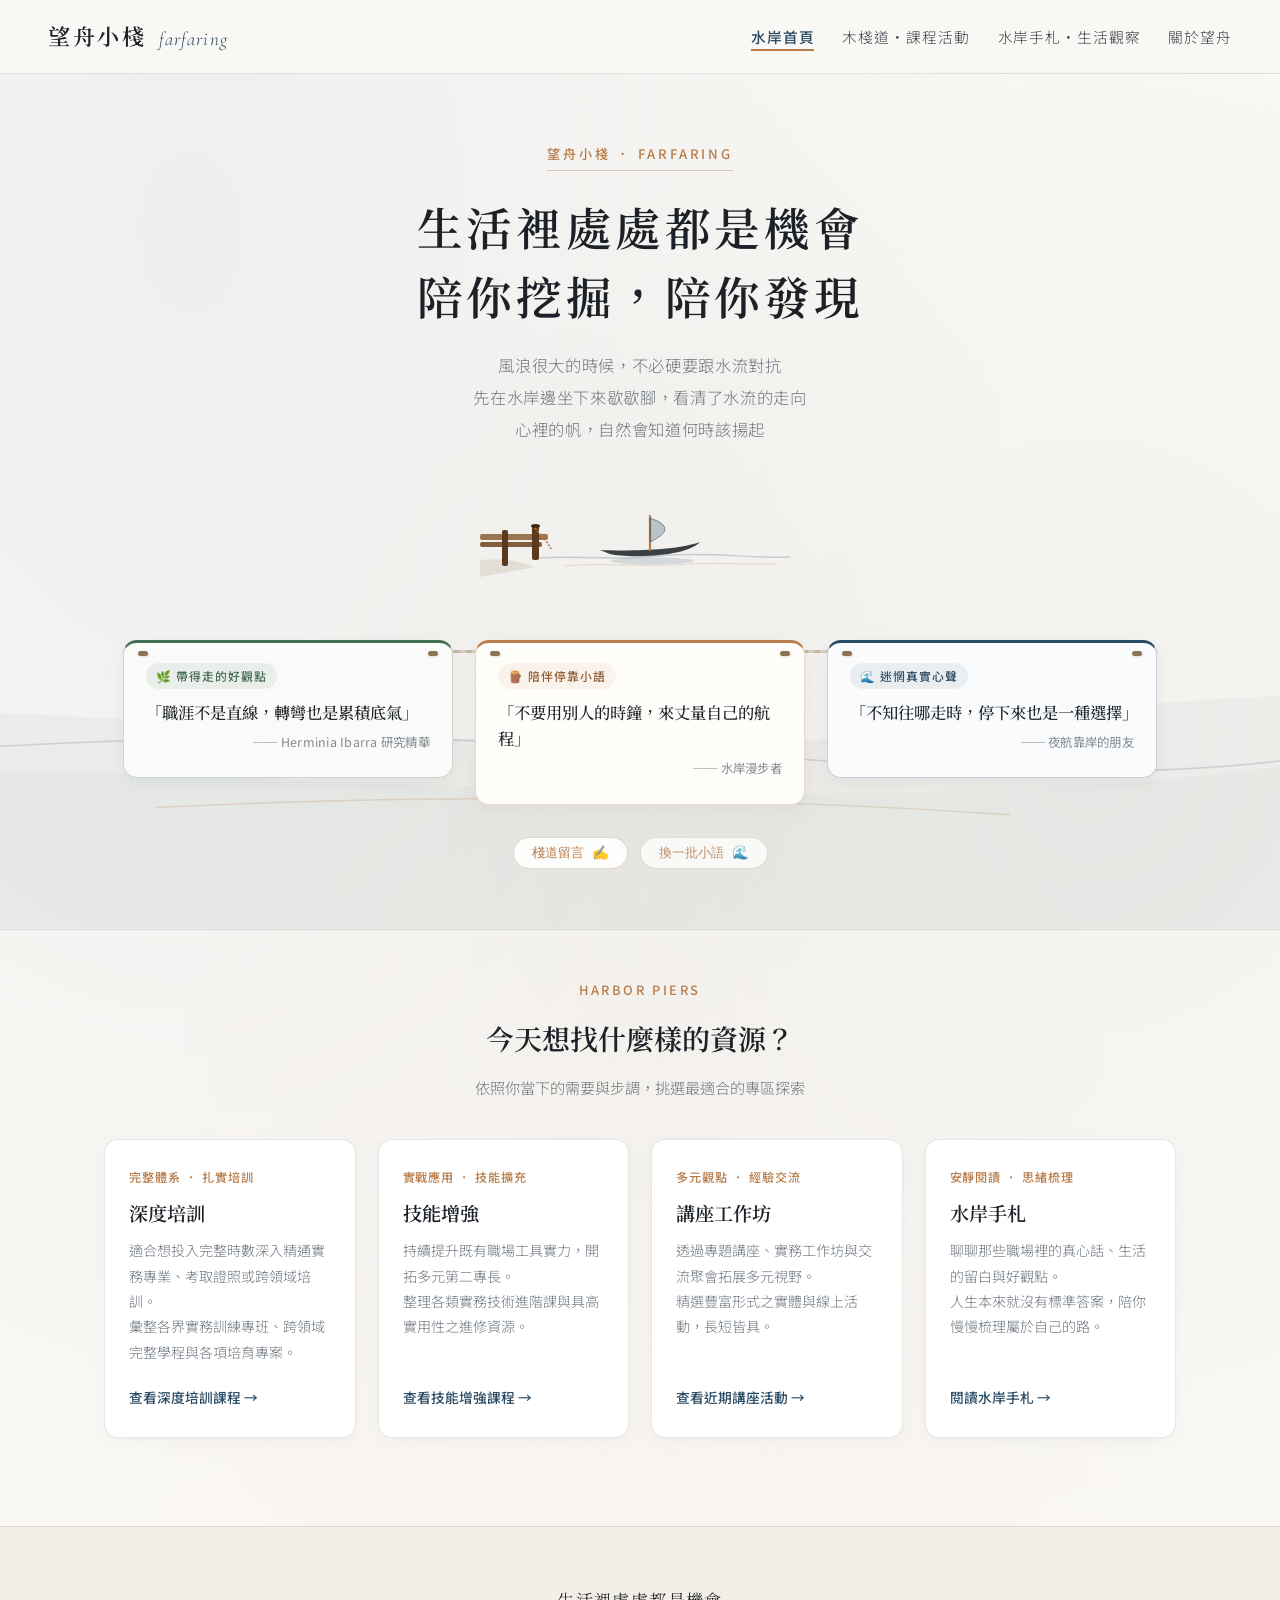
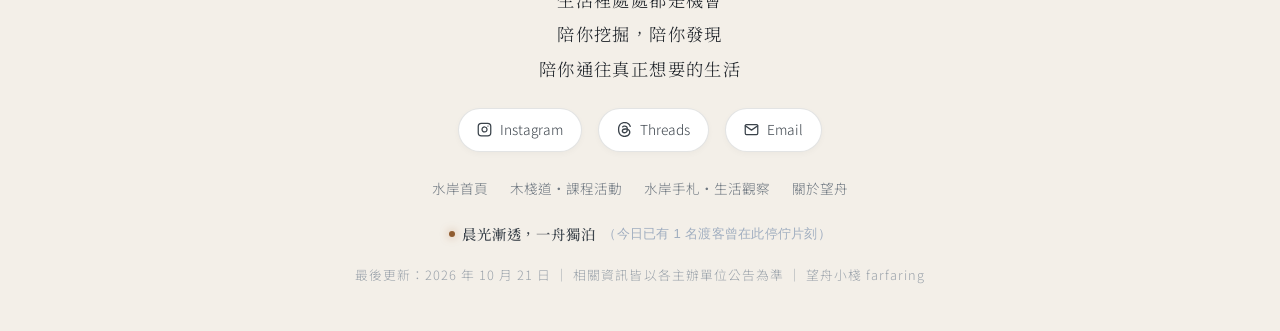
==== commit e4f50a4c: "Add files via upload" ====
--- a/index.html
+++ b/index.html
@@ -1,673 +1,673 @@
-<!DOCTYPE html>
-<html lang="zh-TW">
-<head>
-  <meta charset="UTF-8">
-  <meta name="viewport" content="width=device-width, initial-scale=1.0">
-  <title>望舟小棧 farfaring｜生活裡處處都是機會，陪你挖掘，陪你發現</title>
-  <link rel="icon" href="./images/favicon.png" type="image/png">
-  <link rel="preconnect" href="https://fonts.googleapis.com">
-  <link rel="preconnect" href="https://fonts.gstatic.com" crossorigin>
-  <link href="https://fonts.googleapis.com/css2?family=Cormorant+Garamond:ital,wght@0,500;0,600;1,400&family=Noto+Sans+TC:wght@300;400;500&family=Noto+Serif+TC:wght@400;500;600;700&display=swap" rel="stylesheet">
-  <link rel="stylesheet" href="./styles.css?v=20261022">
-  <style>
-    .home-hero {
-      position: relative;
-      min-height: 72vh;
-      display: flex;
-      flex-direction: column;
-      justify-content: center;
-      align-items: center;
-      padding: 64px 24px 44px;
-      text-align: center;
-      border-bottom: 1px solid var(--hairline);
-      overflow: hidden;
-    }
-
-    .ink-wash-svg {
-      position: absolute;
-      inset: 0;
-      width: 100%;
-      height: 100%;
-      pointer-events: none;
-      z-index: 0;
-    }
-
-    .hero-inner {
-      position: relative;
-      z-index: 2;
-      max-width: 720px;
-    }
-
-    .hero-badge {
-      display: inline-block;
-      font-size: 0.82rem;
-      letter-spacing: 0.22em;
-      color: var(--amber-pier);
-      border-bottom: 1px solid rgba(184, 125, 75, 0.4);
-      padding-bottom: 4px;
-      margin-bottom: 22px;
-      font-weight: 500;
-    }
-
-    .hero-heading {
-      font-family: 'Noto Serif TC', serif;
-      font-size: clamp(2rem, 3.8vw, 2.85rem);
-      font-weight: 600;
-      color: var(--ink-black);
-      line-height: 1.5;
-      letter-spacing: 0.08em;
-      margin-bottom: 20px;
-    }
-
-    .hero-lead {
-      font-size: 1.02rem;
-      color: var(--ink-muted);
-      max-width: 600px;
-      margin: 0 auto 20px;
-      letter-spacing: 0.04em;
-      line-height: 1.95;
-    }
-
-    /* 導引四大木棧道卡片 */
-    .compass-grid {
-      display: grid;
-      grid-template-columns: repeat(auto-fit, minmax(250px, 1fr));
-      gap: 22px;
-      margin-top: 28px;
-    }
-
-    .compass-card {
-      background: #FFFFFF;
-      border: 1px solid var(--hairline);
-      border-radius: var(--radius-md);
-      padding: 26px 24px;
-      text-decoration: none;
-      color: var(--ink-body);
-      display: flex;
-      flex-direction: column;
-      justify-content: space-between;
-      transition: all 0.3s cubic-bezier(0.25, 1, 0.5, 1);
-      position: relative;
-      box-shadow: 0 4px 16px rgba(28, 33, 39, 0.03);
-    }
-
-    .compass-card:hover {
-      border-color: var(--amber-pier);
-      transform: translateY(-5px);
-      box-shadow: 0 12px 28px rgba(30, 36, 43, 0.08);
-    }
-
-    .compass-mood {
-      font-size: 0.76rem;
-      color: var(--amber-pier);
-      letter-spacing: 0.08em;
-      margin-bottom: 10px;
-      font-weight: 500;
-    }
-
-    .compass-title {
-      font-family: 'Noto Serif TC', serif;
-      font-size: 1.2rem;
-      font-weight: 600;
-      color: var(--ink-black);
-      line-height: 1.45;
-      margin-bottom: 12px;
-    }
-
-    .compass-desc {
-      font-size: 0.88rem;
-      color: var(--ink-muted);
-      margin-bottom: 20px;
-      line-height: 1.8;
-      min-height: 52px; /* 統一卡片高度節奏 */
-    }
-
-    .compass-go {
-      font-size: 0.86rem;
-      color: var(--indigo-water);
-      font-weight: 500;
-      display: inline-flex;
-      align-items: center;
-      gap: 6px;
-      transition: gap 0.2s;
-    }
-
-    .compass-card:hover .compass-go {
-      gap: 10px;
-      color: var(--amber-pier);
-    }
-  </style>
-</head>
-<body>
-
-  <!-- Navigation -->
-  <nav class="site-nav">
-    <a href="./index.html" class="brand-mark">
-      <span class="brand-zh">望舟小棧</span>
-      <span class="brand-en">farfaring</span>
-    </a>
-    <ul class="nav-links">
-      <li><a href="./index.html" class="active">水岸首頁</a></li>
-      <li><a href="./resources.html">木棧道・課程活動</a></li>
-      <li><a href="./articles.html">水岸手札・生活觀察</a></li>
-      <li><a href="./about.html">關於望舟</a></li>
-    </ul>
-  </nav>
-
-  <!-- Hero Header -->
-  <header class="home-hero">
-    <svg class="ink-wash-svg" viewBox="0 0 1440 600" fill="none" xmlns="http://www.w3.org/2000/svg" preserveAspectRatio="xMidYMid slice">
-      <path d="M-100 460 C 280 410, 620 510, 1020 450 C 1250 415, 1400 460, 1540 440 L 1540 600 L -100 600 Z" fill="#2B4C65" fill-opacity="0.045"/>
-      <path d="M-100 500 C 340 460, 760 540, 1180 485 C 1350 465, 1460 495, 1540 490 L 1540 600 L -100 600 Z" fill="#466D56" fill-opacity="0.035"/>
-      <path d="M220 475 Q 520 455 820 480 T 1260 465" stroke="#2B4C65" stroke-opacity="0.16" stroke-width="1.2" fill="none"/>
-      <path d="M380 515 Q 680 500 980 520" stroke="#B87D4B" stroke-opacity="0.22" stroke-width="1" fill="none"/>
-    </svg>
-
-    <div class="hero-inner">
-      <!-- 乾淨大氣眉標（拔除自封頭銜） -->
-      <div class="hero-badge">望舟小棧 ． FARFARING</div>
-      <h1 class="hero-heading">
-        生活裡處處都是機會<br>
-        陪你挖掘，陪你發現
-      </h1>
-      <!-- 平視對談感小字（三行平穩對稱，絕不孤字換行） -->
-      <p class="hero-lead">
-        風浪很大的時候，不必硬要跟水流對抗<br>
-        先在水岸邊坐下來歇歇腳，看清了水流的走向<br>
-        心裡的帆，自然會知道何時該揚起
-      </p>
-    </div>
-
-    <!-- 小舟水岸意境舞台（木棧道碼頭 ＋ 水岸邊緣 ＋ 自動隨機自然漂動） -->
-    <div id="boatStage" class="boat-stage state-ambient">
-      <svg class="animated-boat-svg" viewBox="0 0 320 100" fill="none" xmlns="http://www.w3.org/2000/svg">
-        <!-- 木棧道碼頭與水岸邊緣（岸邊場景） -->
-        <g class="pier-dock-group">
-          <!-- 水岸斜坡土岸 -->
-          <path d="M0 78 Q 30 75 55 85 L 0 95 Z" fill="#D8D2C5" fill-opacity="0.6"/>
-          <!-- 延伸入水的木棧板平台 -->
-          <rect x="0" y="52" width="68" height="6" rx="2" fill="#8C5E35" fill-opacity="0.85"/>
-          <rect x="0" y="60" width="62" height="5" rx="2" fill="#754E2C" fill-opacity="0.9"/>
-          <!-- 木棧道垂直木樁 -->
-          <rect x="52" y="44" width="7" height="34" rx="2" fill="#5B3A1E"/>
-          <rect x="22" y="48" width="6" height="36" rx="2" fill="#5B3A1E"/>
-          <!-- 繫纜樁金屬/木質頂部 -->
-          <ellipse cx="55.5" cy="44" rx="4.5" ry="2" fill="#3D2613"/>
-          <!-- 垂落水中的繫船繩索 -->
-          <path d="M55 46 Q 66 58 72 68" stroke="#B87D4B" stroke-width="1.6" stroke-dasharray="2 1.5" fill="none"/>
-        </g>
-
-        <!-- 水面輕波紋線 -->
-        <path class="water-wave-1" d="M60 76 C 90 73, 130 79, 180 74 C 230 69, 270 77, 310 75" stroke="#2B4C65" stroke-opacity="0.22" stroke-width="1.4" stroke-linecap="round"/>
-        <path class="water-wave-2" d="M85 84 C 120 80, 160 86, 210 82 C 240 80, 275 83, 295 82" stroke="#B87D4B" stroke-opacity="0.2" stroke-width="1.2" stroke-linecap="round"/>
-
-        <!-- 動態小舟主體（支援自然靠泊、逐流、迎風揚帆多種隨機動態） -->
-        <g class="sailing-vessel" id="sailingVessel" title="水面微漾的小舟，點擊試試泛起微波">
-          <!-- 舟身 -->
-          <path d="M120 68 C 145 69, 195 69, 220 60 C 205 76, 145 76, 130 72 Z" fill="#1C2127" fill-opacity="0.85"/>
-          <!-- 桅杆與小帆 -->
-          <path d="M170 68 L 170 34" stroke="#B87D4B" stroke-width="2.2" stroke-linecap="round"/>
-          <path class="boat-sail" d="M170 36 Q 200 46 170 60 Z" fill="#2B4C65" fill-opacity="0.28" stroke="#2B4C65" stroke-opacity="0.55" stroke-width="1"/>
-          <!-- 水面小舟倒影 -->
-          <ellipse class="boat-reflection" cx="172" cy="79" rx="42" ry="3.5" fill="#2B4C65" fill-opacity="0.14"/>
-        </g>
-      </svg>
-    </div>
-
-    <!-- 漂浮棧板（麻繩軸線 ＋ Hover即時展開 ＋ 排版無空白Bug） -->
-    <div class="boardwalk-container">
-      <div class="rope-axis"></div>
-
-      <div class="floating-stream-track">
-        <!-- 棧板 1: 琥珀暖木 -->
-        <div class="wood-plank plank-amber" onclick="this.classList.toggle('open')">
-          <div>
-            <div class="plank-top-meta">
-              <span class="plank-tag">🪵 陪伴停靠小語</span>
-            </div>
-            <div class="plank-quote">「累了就先靠岸，棧板一直都在」</div>
-          </div>
-          <div class="plank-expanded-text">
-            並不是每個季節都要用力划槳。先把呼吸調順了、把身心照顧好了，木棧板永遠在這裡為你留一個停靠處。
-          </div>
-        </div>
-
-        <!-- 棧板 2: 沉靜靛藍 -->
-        <div class="wood-plank plank-indigo" onclick="this.classList.toggle('open')">
-          <div>
-            <div class="plank-top-meta">
-              <span class="plank-tag">🌊 迷惘真實心聲</span>
-            </div>
-            <div class="plank-quote">「不知往哪走時，停下來也是一種選擇」</div>
-          </div>
-          <div class="plank-expanded-text">
-            大家都在急著往前趕路，但停下來重新看看地圖與自己真正的需要，才不會在不適合自己的河道上筋疲力竭。
-          </div>
-        </div>
-
-        <!-- 棧板 3: 淡墨竹葉青 -->
-        <div class="wood-plank plank-bamboo" onclick="this.classList.toggle('open')">
-          <div>
-            <div class="plank-top-meta">
-              <span class="plank-tag">🌿 帶得走的好觀點</span>
-            </div>
-            <div class="plank-quote">「職涯不是直線，轉彎也是累積底氣」</div>
-          </div>
-          <div class="plank-expanded-text">
-            當代生涯發展研究指出：人的成長本就是非線性的。過去走過的每一段嘗試，都能在未來轉化為專屬於你的底氣。
-          </div>
-        </div>
-      </div>
-
-      <!-- 投稿靠岸小句入口 與 換一批停靠小語 -->
-      <div class="boardwalk-footer-bar" style="gap:12px;">
-        <button class="btn-open-submit" onclick="openModal('submission')">
-          <span>棧道留言</span>
-          <span>✍️</span>
-        </button>
-        <button class="btn-open-submit" style="opacity:0.85;" onclick="refreshBoardwalkPlanks()" title="讓湖面水流流動，換一批不同的停靠短句">
-          <span>換一批小語</span>
-          <span>🌊</span>
-        </button>
-      </div>
-    </div>
-  </header>
-
-  <!-- Main: 四大功能探索區（回歸使用者目的，不預設時段，不設限形式） -->
-  <main class="page-wrap">
-    <div style="text-align:center; margin-bottom:38px;">
-      <div class="page-eyebrow">HARBOR PIERS</div>
-      <h2 style="font-family:'Noto Serif TC',serif; font-size:1.75rem; font-weight:600; color:var(--ink-black);">
-        今天想找什麼樣的資源？
-      </h2>
-      <p style="font-size:0.95rem; color:var(--ink-muted); margin-top:8px;">
-        依照你當下的需要與步調，挑選最適合的專區探索
-      </p>
-    </div>
-
-    <div class="compass-grid">
-      <!-- 卡片 1: 深度培訓 -->
-      <a href="./resources.html?type=deep" class="compass-card">
-        <div>
-          <div class="compass-mood">完整體系 ． 扎實培訓</div>
-          <h3 class="compass-title">深度培訓</h3>
-          <p class="compass-desc">
-            適合想投入完整時數深入精通實務專業、考取證照或跨領域培訓。<br>
-            彙整各界實務訓練專班、跨領域完整學程與各項培育專案。
-          </p>
-        </div>
-        <div class="compass-go">查看深度培訓課程 →</div>
-      </a>
-
-      <!-- 卡片 2: 技能增強 -->
-      <a href="./resources.html?type=upskill" class="compass-card">
-        <div>
-          <div class="compass-mood">實戰應用 ． 技能擴充</div>
-          <h3 class="compass-title">技能增強</h3>
-          <p class="compass-desc">
-            持續提升既有職場工具實力，開拓多元第二專長。<br>
-            整理各類實務技術進階課與具高實用性之進修資源。
-          </p>
-        </div>
-        <div class="compass-go">查看技能增強課程 →</div>
-      </a>
-
-      <!-- 卡片 3: 講座與工作坊 -->
-      <a href="./resources.html?type=events" class="compass-card">
-        <div>
-          <div class="compass-mood">多元觀點 ． 經驗交流</div>
-          <h3 class="compass-title">講座工作坊</h3>
-          <p class="compass-desc">
-            透過專題講座、實務工作坊與交流聚會拓展多元視野。<br>
-            精選豐富形式之實體與線上活動，長短皆具。
-          </p>
-        </div>
-        <div class="compass-go">查看近期講座活動 →</div>
-      </a>
-
-      <!-- 卡片 4: 水岸手札 -->
-      <a href="./articles.html" class="compass-card">
-        <div>
-          <div class="compass-mood">安靜閱讀 ． 思緒梳理</div>
-          <h3 class="compass-title">水岸手札</h3>
-          <p class="compass-desc">
-            聊聊那些職場裡的真心話、生活的留白與好觀點。<br>
-            人生本來就沒有標準答案，陪你慢慢梳理屬於自己的路。
-          </p>
-        </div>
-        <div class="compass-go">閱讀水岸手札 →</div>
-      </a>
-    </div>
-  </main>
-
-  <!-- Footer -->
-  <footer class="site-footer">
-    <div class="footer-quote">
-      生活裡處處都是機會<br>
-      陪你挖掘，陪你發現<br>
-      陪你通往真正想要的生活
-    </div>
-
-    <div class="footer-social-bar">
-      <a href="https://www.instagram.com/farfaring/" target="_blank" rel="noopener" class="social-badge-btn" title="Instagram">
-        <svg width="15" height="15" viewBox="0 0 24 24" fill="none" stroke="currentColor" stroke-width="2" stroke-linecap="round" stroke-linejoin="round" aria-hidden="true"><rect x="2" y="2" width="20" height="20" rx="5" ry="5"></rect><path d="M16 11.37A4 4 0 1 1 12.63 8 4 4 0 0 1 16 11.37z"></path><line x1="17.5" y1="6.5" x2="17.51" y2="6.5"></line></svg>
-        <span>Instagram</span>
-      </a>
-      <a href="https://www.threads.net/@farfaring" target="_blank" rel="noopener" class="social-badge-btn" title="Threads">
-        <svg width="15" height="15" viewBox="0 0 16 16" fill="currentColor" aria-hidden="true"><path d="M6.321 6.016c-.27-.18-1.166-.802-1.166-.802.756-1.081 1.753-1.502 3.132-1.502.975 0 1.803.327 2.394.948s.928 1.509 1.005 2.644q.492.207.905.484c1.109.745 1.719 1.86 1.719 3.137 0 2.716-2.226 5.075-6.256 5.075C4.594 16 1 13.987 1 7.994 1 2.034 4.482 0 8.044 0 9.69 0 13.55.243 15 5.036l-1.36.353C12.516 1.974 10.163 1.43 8.006 1.43c-3.565 0-5.582 2.171-5.582 6.79 0 4.143 2.254 6.343 5.63 6.343 2.777 0 4.847-1.443 4.847-3.556 0-1.438-1.208-2.127-1.27-2.127-.236 1.234-.868 3.31-3.644 3.31-1.618 0-3.013-1.118-3.013-2.582 0-2.09 1.984-2.847 3.55-2.847.586 0 1.294.04 1.663.114 0-.637-.54-1.728-1.9-1.728-1.25 0-1.566.405-1.967.868ZM8.716 8.19c-2.04 0-2.304.87-2.304 1.416 0 .878 1.043 1.168 1.6 1.168 1.02 0 2.067-.282 2.232-2.423a6.2 6.2 0 0 0-1.528-.161"/></svg>
-        <span>Threads</span>
-      </a>
-      <a href="mailto:farfaring.space@gmail.com" class="social-badge-btn" title="Email">
-        <svg width="15" height="15" viewBox="0 0 24 24" fill="none" stroke="currentColor" stroke-width="2" stroke-linecap="round" stroke-linejoin="round" aria-hidden="true"><path d="M4 4h16c1.1 0 2 .9 2 2v12c0 1.1-.9 2-2 2H4c-1.1 0-2-.9-2-2V6c0-1.1.9-2 2-2z"></path><polyline points="22,6 12,13 2,6"></polyline></svg>
-        <span>Email</span>
-      </a>
-    </div>
-
-    <div class="footer-links-row">
-      <a href="./index.html">水岸首頁</a>
-      <a href="./resources.html">木棧道・課程活動</a>
-      <a href="./articles.html">水岸手札・生活觀察</a>
-      <a href="./about.html">關於望舟</a>
-    </div>
-
-    <!-- 🌊 水岸即時陪伴與渡客停佇狀態列 -->
-    <div class="footer-dock-presence" id="wangzhouDockPresence"></div>
-
-    <div class="footer-maintenance-stamp">
-      最後更新：<span id="autoMonthYear"></span> ｜ 相關資訊皆以各主辦單位公告為準 ｜ 望舟小棧 farfaring
-    </div>
-  </footer>
-
-  <!-- 互動彈跳視窗（小棧長親審 ＋ 隨機水岸化名系統） -->
-  <!-- 互動彈跳視窗（小棧長親審 ＋ 隨機水岸化名系統） -->
-  <div id="generalModal" class="modal-overlay" onclick="if(event.target===this)closeModal()">
-    <div class="modal-content">
-      <button class="modal-close-btn" onclick="closeModal()">×</button>
-      <h3 id="modalTitle" class="modal-title">棧道留言 ✍️</h3>
-      <p id="modalDesc" class="modal-desc" style="line-height:1.8;">
-        每一則投遞的留言，小棧長都會親自細細閱讀。<br>
-        為了守護這片安靜互助的水岸，小棧保有篩選、潤飾與刊登之權限。<br>
-        <span style="display:block; margin-top:8px; font-size:0.75rem; color:#A0AEC0; line-height:1.6;">⚠️ 不接受任何商業推銷、營利廣告、敏感詞彙或人身攻擊等言論。</span>
-      </p>
-
-      <form onsubmit="handleModalSubmit(event)">
-        <!-- 蜜罐防護（防機器人自動刷單） -->
-        <input type="text" id="modalHpField" style="display:none !important; position:absolute; left:-9999px;" tabindex="-1" autocomplete="off">
-
-        <div class="form-group">
-          <label>你想分享的心聲短句或回饋：</label>
-          <textarea id="modalText" rows="4" placeholder="寫下你的感想、困惑、生活觀察或想在棧道留下的話..." required></textarea>
-        </div>
-        <div class="form-group">
-          <div style="display:flex; justify-content:space-between; align-items:center; margin-bottom:6px;">
-            <label style="margin:0;">如何稱呼你：</label>
-            <button type="button" onclick="rollRandomName()" style="background:none; border:none; color:var(--amber-pier); font-size:0.8rem; cursor:pointer; font-family:inherit; display:inline-flex; align-items:center; gap:4px;" title="點擊讓小棧換一個隨機名籤">
-              <span>🎲</span>
-              <span>讓小棧為你取名</span>
-            </button>
-          </div>
-          <input type="text" id="modalAuthor" placeholder="留個代稱吧（留空由小棧為你隨機取名）">
-        </div>
-        <button type="submit" class="btn-submit-action">送出棧道留言 ✍️</button>
-      </form>
-    </div>
-  </div>
-
-  <!-- 引用全站共享數據核心 -->
-  <script src="./data.js?v=20261105"></script>
-
-  <script>
-    // 讀取真實最後維護日期（由主理人在後台真實烙印，絕非讀者端偽造當前時鐘）
-    document.getElementById('autoMonthYear').innerText = SITE_DATA.siteInfo.lastUpdated;
-
-    // 動態渲染漂浮棧板（支援後台隨時增減，採用「水流隨機輪替」機制：每次隨機浮現 3 塊最佳金句）
-    function renderBoardwalkPlanks() {
-      const track = document.querySelector('.floating-stream-track');
-      if (!track || !SITE_DATA.planks || SITE_DATA.planks.length === 0) return;
-      track.innerHTML = '';
-
-      // 當棧板總數超過 3 塊時，隨機選取 3 塊浮出水面（每次造訪帶來不同陪伴）
-      let displayPlanks = [...SITE_DATA.planks];
-      const maxDisplay = 3;
-      if (displayPlanks.length > maxDisplay) {
-        for (let i = displayPlanks.length - 1; i > 0; i--) {
-          const j = Math.floor(Math.random() * (i + 1));
-          [displayPlanks[i], displayPlanks[j]] = [displayPlanks[j], displayPlanks[i]];
-        }
-        displayPlanks = displayPlanks.slice(0, maxDisplay);
-      }
-
-      displayPlanks.forEach(p => {
-        const plank = document.createElement('div');
-        plank.className = `wood-plank plank-${wzSafeId(p.categoryKey)}`;
-        plank.onclick = function() { this.classList.toggle('open'); };
-        plank.innerHTML = `
-          <div>
-            <div class="plank-top-meta">
-              <span class="plank-tag">${wzEscape(p.categoryName)}</span>
-            </div>
-            <div class="plank-quote">${wzEscape(p.quote)}</div>
-            ${p.author ? `<div class="plank-author" style="font-size:0.78rem; color:var(--ink-muted); margin-top:6px; margin-bottom:2px; text-align:right; font-weight:400; opacity:0.85; letter-spacing:0.02em;">── ${wzEscape(p.author)}</div>` : ''}
-          </div>
-          <div class="plank-expanded-text">
-            ${wzEscape(p.expanded)}
-          </div>
-        `;
-        track.appendChild(plank);
-      });
-    }
-
-    let isPlankSwitching = false;
-
-    // 平滑水流波浪換批過渡（先沉入微波 ➔ 更新內容 ➔ 再緩緩浮起）
-    function refreshBoardwalkPlanks() {
-      const track = document.querySelector('.floating-stream-track');
-      if (!track || isPlankSwitching) return;
-      isPlankSwitching = true;
-
-      track.classList.add('switching');
-
-      setTimeout(() => {
-        renderBoardwalkPlanks();
-        track.classList.remove('switching');
-        setTimeout(() => {
-          isPlankSwitching = false;
-        }, 320);
-      }, 260);
-    }
-
-    renderBoardwalkPlanks();
-
-    // 雲端木棧板載入後重新浮現（後台修改的短句才會出現在讀者眼前）
-    window.addEventListener('WangzhouDataSynced', renderBoardwalkPlanks);
-
-    // ============================================================
-    // 1. 小舟水岸動態隨機呈現引擎（多種自然水流與小舟姿態，隨機切換）
-    // ============================================================
-    const boatModes = ['anim-docked', 'anim-drift', 'anim-breeze', 'anim-calm'];
-    const vessel = document.getElementById('sailingVessel');
-    const stage = document.getElementById('boatStage');
-
-    function setRandomBoatAnimation() {
-      if (!vessel) return;
-      const currentMode = boatModes.find(m => vessel.classList.contains(m));
-      const availableModes = boatModes.filter(m => m !== currentMode);
-      const chosenMode = availableModes[Math.floor(Math.random() * availableModes.length)];
-
-      boatModes.forEach(m => vessel.classList.remove(m));
-      vessel.classList.add(chosenMode);
-
-      // 隨機賦予 8.5s ~ 15.5s 的自然呼吸漂動週期
-      const randomDuration = (8.5 + Math.random() * 7).toFixed(1) + 's';
-      vessel.style.animationDuration = randomDuration;
-    }
-
-    // 頁面載入時即隨機決定動態情境
-    setRandomBoatAnimation();
-
-    // 每隔 18~28 秒自然變換一次水流模式與小舟姿態
-    setInterval(() => {
-      setRandomBoatAnimation();
-    }, 18000 + Math.random() * 10000);
-
-    // 點擊小舟或水面時，觸發水波漣漪晃動反應
-    if (stage) {
-      stage.addEventListener('click', () => {
-        if (!vessel) return;
-        vessel.classList.remove('boat-rippled');
-        void vessel.offsetWidth;
-        vessel.classList.add('boat-rippled');
-        setTimeout(() => {
-          vessel.classList.remove('boat-rippled');
-          setRandomBoatAnimation();
-        }, 1600);
-      });
-    }
-
-    // ============================================================
-    // 2. 豐富水岸隨機名籤庫（超過 1,200 種詩意組合，留空由小棧隨機）
-    // ============================================================
-    const aliasPrefixes = [
-      "晨光中的", "微風裡的", "黃昏靠岸的", "夜航中的", "雨後散步的", "清晨繫纜的",
-      "晴空下的", "坐在岸邊的", "逆風划行的", "等待起風的", "暫時歇槳的", "帶本書來的",
-      "喝口熱茶的", "看夕陽落下的", "整理行囊的", "迎著潮汐的", "月光映照的", "剛解開纜繩的",
-      "在棧道吹風的", "帶著新念頭的", "慢慢前行的", "卸下包袱的", "遠道而來的", "深呼吸停頓的",
-      "尋找下個河道的", "望著水面波紋的", "停下來看雲的", "把腳浸在水裡的", "靠著木樁歇息的",
-      "起早看日出的", "提著一盞燈火的", "隨波慢慢漂的", "等待水霧散去的", "把心事放下的",
-      "剛調好呼吸的", "靜聽水聲的", "換上輕裝的", "在渡口沉思的", "向遠方眺望的", "在樹蔭下歇涼的"
-    ];
-
-    const aliasNouns = [
-      "舟子", "旅人", "漫步者", "靠岸人", "夜航者", "過客", "採貝人", "看雲人",
-      "尋風者", "聽濤者", "歇腳客", "擺渡人", "踏浪者", "溯流客", "探路人", "行路者",
-      "歸帆者", "觀星人", "思索者", "寄信人", "泊舟人", "水岸朋友", "看水旅者", "解纜者",
-      "拾光者", "問路人", "獨木舟手", "守港人", "岸邊知己", "掌燈人"
-    ];
-
-    const specialAliases = [
-      "暫時停靠的鹿", "湖邊那棵柳樹", "水岸木棧板的一角", "微風裡的一片落葉", "石階上的旅人筆記",
-      "岸邊那葉小木舟", "江心那朵白浪", "棧道上的半杯溫茶", "水邊靜靜發呆的石子", "渡口等待起航的風",
-      "江畔那一彎新月", "蘆葦叢裡的白鷺", "帶著茶香的微風", "清晨的第一聲水鳥", "斜陽下的一道波光",
-      "守候港灣的老燈塔", "木樁上打盹的蜻蜓", "緩緩沉澱的漣漪", "木棧道的一抹暖陽", "河畔安靜的旅人"
-    ];
-
-    function getRandomAlias() {
-      // 5% 機率抽中特殊單句名籤，95% 機率從 40x30 = 1,200 種前綴+角色組合隨機產生
-      if (Math.random() < 0.05) {
-        return specialAliases[Math.floor(Math.random() * specialAliases.length)];
-      }
-      const p = aliasPrefixes[Math.floor(Math.random() * aliasPrefixes.length)];
-      const n = aliasNouns[Math.floor(Math.random() * aliasNouns.length)];
-      return p + n;
-    }
-
-    function rollRandomName() {
-      const name = getRandomAlias();
-      const input = document.getElementById('modalAuthor');
-      input.value = name;
-      input.style.transition = 'background 0.3s';
-      input.style.background = '#FFFDF5';
-      setTimeout(() => { input.style.background = ''; }, 300);
-    }
-
-    function openModal(type) {
-      const modal = document.getElementById('generalModal');
-      const title = document.getElementById('modalTitle');
-      const desc = document.getElementById('modalDesc');
-      if (type === 'submission') {
-        title.innerText = '棧道留言 ✍️';
-        desc.innerHTML = `每一則投遞的留言，小棧長都會親自細細閱讀。<br>為了守護這片安靜互助的水岸，小棧保有篩選、潤飾與刊登之權限。<br><span style="display:block; margin-top:8px; font-size:0.75rem; color:#A0AEC0; line-height:1.6;">⚠️ 不接受任何商業推銷、營利廣告、敏感詞彙或人身攻擊等言論。</span>`;
-      }
-      modal.classList.add('open');
-    }
-
-    function closeModal() {
-      document.getElementById('generalModal').classList.remove('open');
-    }
-
-    // 訪客投稿：留空由小棧隨機取名，並具備防惡意刷單機制，真實存入後台審核箱
-    function handleModalSubmit(e) {
-      e.preventDefault();
-
-      // 1. 蜜罐防護（防機器人自動填寫）
-      const hp = document.getElementById('modalHpField').value;
-      if (hp) {
-        closeModal();
-        return;
-      }
-
-      const txt = document.getElementById('modalText').value.trim();
-
-      // 2. 邊界與字數防護
-      if (txt.length < 4) {
-        alert('請至少填寫 4 個字以上的心聲或短句喔！');
-        return;
-      }
-      if (txt.length > 500) {
-        alert('留言字數上限為 500 字，請稍作精簡。');
-        return;
-      }
-
-      // 3. 30 秒頻率限制（防連續刷單惡意洗版）
-      const lastSubmit = parseInt(localStorage.getItem('WANGZHOU_LAST_QUOTE_SUBMIT') || '0', 10);
-      const nowMs = Date.now();
-      if (nowMs - lastSubmit < 30000) {
-        const waitSec = Math.ceil((30000 - (nowMs - lastSubmit)) / 1000);
-        alert(`小棧已收到您的心意囉！為了維護水岸安寧，請稍候 ${waitSec} 秒後再行留言。`);
-        return;
-      }
-
-      // 4. 重複內容防護
-      const lastContent = localStorage.getItem('WANGZHOU_LAST_QUOTE_TEXT') || '';
-      if (lastContent === txt) {
-        alert('這則留言您剛才已經投遞過囉，請勿重複送出！');
-        return;
-      }
-
-      let author = document.getElementById('modalAuthor').value.trim();
-      let isRandomlyAssigned = false;
-
-      // 留空由小棧隨機取名
-      if (!author) {
-        author = getRandomAlias();
-        isRandomlyAssigned = true;
-      }
-
-      const now = new Date();
-      const dateStr = `${now.getFullYear()}-${String(now.getMonth() + 1).padStart(2, '0')}-${String(now.getDate()).padStart(2, '0')} ${String(now.getHours()).padStart(2, '0')}:${String(now.getMinutes()).padStart(2, '0')}`;
-
-      const newSub = {
-        id: "sub-" + Date.now(),
-        type: "quote",
-        typeName: "棧道留言",
-        title: txt.slice(0, 24) + (txt.length > 24 ? "..." : ""),
-        author: author,
-        contact: "",
-        content: txt,
-        extra: "",
-        createdAt: dateStr,
-        status: "unread"
-      };
-
-      try {
-        localStorage.setItem('WANGZHOU_LAST_QUOTE_SUBMIT', String(nowMs));
-        localStorage.setItem('WANGZHOU_LAST_QUOTE_TEXT', txt);
-      } catch (err) {}
-
-      if (window.WangzhouCloud) {
-        window.WangzhouCloud.submitGuestFeedback(newSub).catch(console.warn);
-      }
-
-      if (isRandomlyAssigned) {
-        alert(`謝謝你的心意！小棧已為你隨機取好名籤「${author}」，棧道留言已妥善送達後台審核箱。`);
-      } else {
-        alert(`謝謝你（${author}）的心意！小棧長已收到你的棧道留言，已妥善送達後台審核箱。`);
-      }
-
-      document.getElementById('modalText').value = '';
-      document.getElementById('modalAuthor').value = '';
-      closeModal();
-    }
-  </script>
-</body>
-</html>
+<!DOCTYPE html>
+<html lang="zh-TW">
+<head>
+  <meta charset="UTF-8">
+  <meta name="viewport" content="width=device-width, initial-scale=1.0">
+  <title>望舟小棧 farfaring｜生活裡處處都是機會，陪你挖掘，陪你發現</title>
+  <link rel="icon" href="./images/favicon.png" type="image/png">
+  <link rel="preconnect" href="https://fonts.googleapis.com">
+  <link rel="preconnect" href="https://fonts.gstatic.com" crossorigin>
+  <link href="https://fonts.googleapis.com/css2?family=Cormorant+Garamond:ital,wght@0,500;0,600;1,400&family=Noto+Sans+TC:wght@300;400;500&family=Noto+Serif+TC:wght@400;500;600;700&display=swap" rel="stylesheet">
+  <link rel="stylesheet" href="./styles.css?v=20261109">
+  <style>
+    .home-hero {
+      position: relative;
+      min-height: 72vh;
+      display: flex;
+      flex-direction: column;
+      justify-content: center;
+      align-items: center;
+      padding: 64px 24px 44px;
+      text-align: center;
+      border-bottom: 1px solid var(--hairline);
+      overflow: hidden;
+    }
+
+    .ink-wash-svg {
+      position: absolute;
+      inset: 0;
+      width: 100%;
+      height: 100%;
+      pointer-events: none;
+      z-index: 0;
+    }
+
+    .hero-inner {
+      position: relative;
+      z-index: 2;
+      max-width: 720px;
+    }
+
+    .hero-badge {
+      display: inline-block;
+      font-size: 0.82rem;
+      letter-spacing: 0.22em;
+      color: var(--amber-pier);
+      border-bottom: 1px solid rgba(184, 125, 75, 0.4);
+      padding-bottom: 4px;
+      margin-bottom: 22px;
+      font-weight: 500;
+    }
+
+    .hero-heading {
+      font-family: 'Noto Serif TC', serif;
+      font-size: clamp(2rem, 3.8vw, 2.85rem);
+      font-weight: 600;
+      color: var(--ink-black);
+      line-height: 1.5;
+      letter-spacing: 0.08em;
+      margin-bottom: 20px;
+    }
+
+    .hero-lead {
+      font-size: 1.02rem;
+      color: var(--ink-muted);
+      max-width: 600px;
+      margin: 0 auto 20px;
+      letter-spacing: 0.04em;
+      line-height: 1.95;
+    }
+
+    /* 導引四大木棧道卡片 */
+    .compass-grid {
+      display: grid;
+      grid-template-columns: repeat(auto-fit, minmax(250px, 1fr));
+      gap: 22px;
+      margin-top: 28px;
+    }
+
+    .compass-card {
+      background: #FFFFFF;
+      border: 1px solid var(--hairline);
+      border-radius: var(--radius-md);
+      padding: 26px 24px;
+      text-decoration: none;
+      color: var(--ink-body);
+      display: flex;
+      flex-direction: column;
+      justify-content: space-between;
+      transition: all 0.3s cubic-bezier(0.25, 1, 0.5, 1);
+      position: relative;
+      box-shadow: 0 4px 16px rgba(28, 33, 39, 0.03);
+    }
+
+    .compass-card:hover {
+      border-color: var(--amber-pier);
+      transform: translateY(-5px);
+      box-shadow: 0 12px 28px rgba(30, 36, 43, 0.08);
+    }
+
+    .compass-mood {
+      font-size: 0.76rem;
+      color: var(--amber-pier);
+      letter-spacing: 0.08em;
+      margin-bottom: 10px;
+      font-weight: 500;
+    }
+
+    .compass-title {
+      font-family: 'Noto Serif TC', serif;
+      font-size: 1.2rem;
+      font-weight: 600;
+      color: var(--ink-black);
+      line-height: 1.45;
+      margin-bottom: 12px;
+    }
+
+    .compass-desc {
+      font-size: 0.88rem;
+      color: var(--ink-muted);
+      margin-bottom: 20px;
+      line-height: 1.8;
+      min-height: 52px; /* 統一卡片高度節奏 */
+    }
+
+    .compass-go {
+      font-size: 0.86rem;
+      color: var(--indigo-water);
+      font-weight: 500;
+      display: inline-flex;
+      align-items: center;
+      gap: 6px;
+      transition: gap 0.2s;
+    }
+
+    .compass-card:hover .compass-go {
+      gap: 10px;
+      color: var(--amber-pier);
+    }
+  </style>
+</head>
+<body>
+
+  <!-- Navigation -->
+  <nav class="site-nav">
+    <a href="./index.html" class="brand-mark">
+      <span class="brand-zh">望舟小棧</span>
+      <span class="brand-en">farfaring</span>
+    </a>
+    <ul class="nav-links">
+      <li><a href="./index.html" class="active">水岸首頁</a></li>
+      <li><a href="./resources.html">木棧道・課程活動</a></li>
+      <li><a href="./articles.html">水岸手札・生活觀察</a></li>
+      <li><a href="./about.html">關於望舟</a></li>
+    </ul>
+  </nav>
+
+  <!-- Hero Header -->
+  <header class="home-hero">
+    <svg class="ink-wash-svg" viewBox="0 0 1440 600" fill="none" xmlns="http://www.w3.org/2000/svg" preserveAspectRatio="xMidYMid slice">
+      <path d="M-100 460 C 280 410, 620 510, 1020 450 C 1250 415, 1400 460, 1540 440 L 1540 600 L -100 600 Z" fill="#2B4C65" fill-opacity="0.045"/>
+      <path d="M-100 500 C 340 460, 760 540, 1180 485 C 1350 465, 1460 495, 1540 490 L 1540 600 L -100 600 Z" fill="#466D56" fill-opacity="0.035"/>
+      <path d="M220 475 Q 520 455 820 480 T 1260 465" stroke="#2B4C65" stroke-opacity="0.16" stroke-width="1.2" fill="none"/>
+      <path d="M380 515 Q 680 500 980 520" stroke="#B87D4B" stroke-opacity="0.22" stroke-width="1" fill="none"/>
+    </svg>
+
+    <div class="hero-inner">
+      <!-- 乾淨大氣眉標（拔除自封頭銜） -->
+      <div class="hero-badge">望舟小棧 ． FARFARING</div>
+      <h1 class="hero-heading">
+        生活裡處處都是機會<br>
+        陪你挖掘，陪你發現
+      </h1>
+      <!-- 平視對談感小字（三行平穩對稱，絕不孤字換行） -->
+      <p class="hero-lead">
+        風浪很大的時候，不必硬要跟水流對抗<br>
+        先在水岸邊坐下來歇歇腳，看清了水流的走向<br>
+        心裡的帆，自然會知道何時該揚起
+      </p>
+    </div>
+
+    <!-- 小舟水岸意境舞台（木棧道碼頭 ＋ 水岸邊緣 ＋ 自動隨機自然漂動） -->
+    <div id="boatStage" class="boat-stage state-ambient">
+      <svg class="animated-boat-svg" viewBox="0 0 320 100" fill="none" xmlns="http://www.w3.org/2000/svg">
+        <!-- 木棧道碼頭與水岸邊緣（岸邊場景） -->
+        <g class="pier-dock-group">
+          <!-- 水岸斜坡土岸 -->
+          <path d="M0 78 Q 30 75 55 85 L 0 95 Z" fill="#D8D2C5" fill-opacity="0.6"/>
+          <!-- 延伸入水的木棧板平台 -->
+          <rect x="0" y="52" width="68" height="6" rx="2" fill="#8C5E35" fill-opacity="0.85"/>
+          <rect x="0" y="60" width="62" height="5" rx="2" fill="#754E2C" fill-opacity="0.9"/>
+          <!-- 木棧道垂直木樁 -->
+          <rect x="52" y="44" width="7" height="34" rx="2" fill="#5B3A1E"/>
+          <rect x="22" y="48" width="6" height="36" rx="2" fill="#5B3A1E"/>
+          <!-- 繫纜樁金屬/木質頂部 -->
+          <ellipse cx="55.5" cy="44" rx="4.5" ry="2" fill="#3D2613"/>
+          <!-- 垂落水中的繫船繩索 -->
+          <path d="M55 46 Q 66 58 72 68" stroke="#B87D4B" stroke-width="1.6" stroke-dasharray="2 1.5" fill="none"/>
+        </g>
+
+        <!-- 水面輕波紋線 -->
+        <path class="water-wave-1" d="M60 76 C 90 73, 130 79, 180 74 C 230 69, 270 77, 310 75" stroke="#2B4C65" stroke-opacity="0.22" stroke-width="1.4" stroke-linecap="round"/>
+        <path class="water-wave-2" d="M85 84 C 120 80, 160 86, 210 82 C 240 80, 275 83, 295 82" stroke="#B87D4B" stroke-opacity="0.2" stroke-width="1.2" stroke-linecap="round"/>
+
+        <!-- 動態小舟主體（支援自然靠泊、逐流、迎風揚帆多種隨機動態） -->
+        <g class="sailing-vessel" id="sailingVessel" title="水面微漾的小舟，點擊試試泛起微波">
+          <!-- 舟身 -->
+          <path d="M120 68 C 145 69, 195 69, 220 60 C 205 76, 145 76, 130 72 Z" fill="#1C2127" fill-opacity="0.85"/>
+          <!-- 桅杆與小帆 -->
+          <path d="M170 68 L 170 34" stroke="#B87D4B" stroke-width="2.2" stroke-linecap="round"/>
+          <path class="boat-sail" d="M170 36 Q 200 46 170 60 Z" fill="#2B4C65" fill-opacity="0.28" stroke="#2B4C65" stroke-opacity="0.55" stroke-width="1"/>
+          <!-- 水面小舟倒影 -->
+          <ellipse class="boat-reflection" cx="172" cy="79" rx="42" ry="3.5" fill="#2B4C65" fill-opacity="0.14"/>
+        </g>
+      </svg>
+    </div>
+
+    <!-- 漂浮棧板（麻繩軸線 ＋ Hover即時展開 ＋ 排版無空白Bug） -->
+    <div class="boardwalk-container">
+      <div class="rope-axis"></div>
+
+      <div class="floating-stream-track">
+        <!-- 棧板 1: 琥珀暖木 -->
+        <div class="wood-plank plank-amber" onclick="this.classList.toggle('open')">
+          <div>
+            <div class="plank-top-meta">
+              <span class="plank-tag">🪵 陪伴停靠小語</span>
+            </div>
+            <div class="plank-quote">「累了就先靠岸，棧板一直都在」</div>
+          </div>
+          <div class="plank-expanded-text">
+            並不是每個季節都要用力划槳。先把呼吸調順了、把身心照顧好了，木棧板永遠在這裡為你留一個停靠處。
+          </div>
+        </div>
+
+        <!-- 棧板 2: 沉靜靛藍 -->
+        <div class="wood-plank plank-indigo" onclick="this.classList.toggle('open')">
+          <div>
+            <div class="plank-top-meta">
+              <span class="plank-tag">🌊 迷惘真實心聲</span>
+            </div>
+            <div class="plank-quote">「不知往哪走時，停下來也是一種選擇」</div>
+          </div>
+          <div class="plank-expanded-text">
+            大家都在急著往前趕路，但停下來重新看看地圖與自己真正的需要，才不會在不適合自己的河道上筋疲力竭。
+          </div>
+        </div>
+
+        <!-- 棧板 3: 淡墨竹葉青 -->
+        <div class="wood-plank plank-bamboo" onclick="this.classList.toggle('open')">
+          <div>
+            <div class="plank-top-meta">
+              <span class="plank-tag">🌿 帶得走的好觀點</span>
+            </div>
+            <div class="plank-quote">「職涯不是直線，轉彎也是累積底氣」</div>
+          </div>
+          <div class="plank-expanded-text">
+            當代生涯發展研究指出：人的成長本就是非線性的。過去走過的每一段嘗試，都能在未來轉化為專屬於你的底氣。
+          </div>
+        </div>
+      </div>
+
+      <!-- 投稿靠岸小句入口 與 換一批停靠小語 -->
+      <div class="boardwalk-footer-bar" style="gap:12px;">
+        <button class="btn-open-submit" onclick="openModal('submission')">
+          <span>棧道留言</span>
+          <span>✍️</span>
+        </button>
+        <button class="btn-open-submit" style="opacity:0.85;" onclick="refreshBoardwalkPlanks()" title="讓湖面水流流動，換一批不同的停靠短句">
+          <span>換一批小語</span>
+          <span>🌊</span>
+        </button>
+      </div>
+    </div>
+  </header>
+
+  <!-- Main: 四大功能探索區（回歸使用者目的，不預設時段，不設限形式） -->
+  <main class="page-wrap">
+    <div style="text-align:center; margin-bottom:38px;">
+      <div class="page-eyebrow">HARBOR PIERS</div>
+      <h2 style="font-family:'Noto Serif TC',serif; font-size:1.75rem; font-weight:600; color:var(--ink-black);">
+        今天想找什麼樣的資源？
+      </h2>
+      <p style="font-size:0.95rem; color:var(--ink-muted); margin-top:8px;">
+        依照你當下的需要與步調，挑選最適合的專區探索
+      </p>
+    </div>
+
+    <div class="compass-grid">
+      <!-- 卡片 1: 深度培訓 -->
+      <a href="./resources.html?type=deep" class="compass-card">
+        <div>
+          <div class="compass-mood">完整體系 ． 扎實培訓</div>
+          <h3 class="compass-title">深度培訓</h3>
+          <p class="compass-desc">
+            適合想投入完整時數深入精通實務專業、考取證照或跨領域培訓。<br>
+            彙整各界實務訓練專班、跨領域完整學程與各項培育專案。
+          </p>
+        </div>
+        <div class="compass-go">查看深度培訓課程 →</div>
+      </a>
+
+      <!-- 卡片 2: 技能增強 -->
+      <a href="./resources.html?type=upskill" class="compass-card">
+        <div>
+          <div class="compass-mood">實戰應用 ． 技能擴充</div>
+          <h3 class="compass-title">技能增強</h3>
+          <p class="compass-desc">
+            持續提升既有職場工具實力，開拓多元第二專長。<br>
+            整理各類實務技術進階課與具高實用性之進修資源。
+          </p>
+        </div>
+        <div class="compass-go">查看技能增強課程 →</div>
+      </a>
+
+      <!-- 卡片 3: 講座與工作坊 -->
+      <a href="./resources.html?type=events" class="compass-card">
+        <div>
+          <div class="compass-mood">多元觀點 ． 經驗交流</div>
+          <h3 class="compass-title">講座工作坊</h3>
+          <p class="compass-desc">
+            透過專題講座、實務工作坊與交流聚會拓展多元視野。<br>
+            精選豐富形式之實體與線上活動，長短皆具。
+          </p>
+        </div>
+        <div class="compass-go">查看近期講座活動 →</div>
+      </a>
+
+      <!-- 卡片 4: 水岸手札 -->
+      <a href="./articles.html" class="compass-card">
+        <div>
+          <div class="compass-mood">安靜閱讀 ． 思緒梳理</div>
+          <h3 class="compass-title">水岸手札</h3>
+          <p class="compass-desc">
+            聊聊那些職場裡的真心話、生活的留白與好觀點。<br>
+            人生本來就沒有標準答案，陪你慢慢梳理屬於自己的路。
+          </p>
+        </div>
+        <div class="compass-go">閱讀水岸手札 →</div>
+      </a>
+    </div>
+  </main>
+
+  <!-- Footer -->
+  <footer class="site-footer">
+    <div class="footer-quote">
+      生活裡處處都是機會<br>
+      陪你挖掘，陪你發現<br>
+      陪你通往真正想要的生活
+    </div>
+
+    <div class="footer-social-bar">
+      <a href="https://www.instagram.com/farfaring/" target="_blank" rel="noopener" class="social-badge-btn" title="Instagram">
+        <svg width="15" height="15" viewBox="0 0 24 24" fill="none" stroke="currentColor" stroke-width="2" stroke-linecap="round" stroke-linejoin="round" aria-hidden="true"><rect x="2" y="2" width="20" height="20" rx="5" ry="5"></rect><path d="M16 11.37A4 4 0 1 1 12.63 8 4 4 0 0 1 16 11.37z"></path><line x1="17.5" y1="6.5" x2="17.51" y2="6.5"></line></svg>
+        <span>Instagram</span>
+      </a>
+      <a href="https://www.threads.net/@farfaring" target="_blank" rel="noopener" class="social-badge-btn" title="Threads">
+        <svg width="15" height="15" viewBox="0 0 16 16" fill="currentColor" aria-hidden="true"><path d="M6.321 6.016c-.27-.18-1.166-.802-1.166-.802.756-1.081 1.753-1.502 3.132-1.502.975 0 1.803.327 2.394.948s.928 1.509 1.005 2.644q.492.207.905.484c1.109.745 1.719 1.86 1.719 3.137 0 2.716-2.226 5.075-6.256 5.075C4.594 16 1 13.987 1 7.994 1 2.034 4.482 0 8.044 0 9.69 0 13.55.243 15 5.036l-1.36.353C12.516 1.974 10.163 1.43 8.006 1.43c-3.565 0-5.582 2.171-5.582 6.79 0 4.143 2.254 6.343 5.63 6.343 2.777 0 4.847-1.443 4.847-3.556 0-1.438-1.208-2.127-1.27-2.127-.236 1.234-.868 3.31-3.644 3.31-1.618 0-3.013-1.118-3.013-2.582 0-2.09 1.984-2.847 3.55-2.847.586 0 1.294.04 1.663.114 0-.637-.54-1.728-1.9-1.728-1.25 0-1.566.405-1.967.868ZM8.716 8.19c-2.04 0-2.304.87-2.304 1.416 0 .878 1.043 1.168 1.6 1.168 1.02 0 2.067-.282 2.232-2.423a6.2 6.2 0 0 0-1.528-.161"/></svg>
+        <span>Threads</span>
+      </a>
+      <a href="mailto:farfaring.space@gmail.com" class="social-badge-btn" title="Email">
+        <svg width="15" height="15" viewBox="0 0 24 24" fill="none" stroke="currentColor" stroke-width="2" stroke-linecap="round" stroke-linejoin="round" aria-hidden="true"><path d="M4 4h16c1.1 0 2 .9 2 2v12c0 1.1-.9 2-2 2H4c-1.1 0-2-.9-2-2V6c0-1.1.9-2 2-2z"></path><polyline points="22,6 12,13 2,6"></polyline></svg>
+        <span>Email</span>
+      </a>
+    </div>
+
+    <div class="footer-links-row">
+      <a href="./index.html">水岸首頁</a>
+      <a href="./resources.html">木棧道・課程活動</a>
+      <a href="./articles.html">水岸手札・生活觀察</a>
+      <a href="./about.html">關於望舟</a>
+    </div>
+
+    <!-- 🌊 水岸即時陪伴與渡客停佇狀態列 -->
+    <div class="footer-dock-presence" id="wangzhouDockPresence"></div>
+
+    <div class="footer-maintenance-stamp">
+      最後更新：<span id="autoMonthYear"></span> ｜ 相關資訊皆以各主辦單位公告為準 ｜ 望舟小棧 farfaring
+    </div>
+  </footer>
+
+  <!-- 互動彈跳視窗（小棧長親審 ＋ 隨機水岸化名系統） -->
+  <!-- 互動彈跳視窗（小棧長親審 ＋ 隨機水岸化名系統） -->
+  <div id="generalModal" class="modal-overlay" onclick="if(event.target===this)closeModal()">
+    <div class="modal-content">
+      <button class="modal-close-btn" onclick="closeModal()">×</button>
+      <h3 id="modalTitle" class="modal-title">棧道留言 ✍️</h3>
+      <p id="modalDesc" class="modal-desc" style="line-height:1.8;">
+        每一則投遞的留言，小棧長都會親自細細閱讀。<br>
+        為了守護這片安靜互助的水岸，小棧保有篩選、潤飾與刊登之權限。<br>
+        <span style="display:block; margin-top:8px; font-size:0.75rem; color:#A0AEC0; line-height:1.6;">⚠️ 不接受任何商業推銷、營利廣告、敏感詞彙或人身攻擊等言論。</span>
+      </p>
+
+      <form onsubmit="handleModalSubmit(event)">
+        <!-- 蜜罐防護（防機器人自動刷單） -->
+        <input type="text" id="modalHpField" style="display:none !important; position:absolute; left:-9999px;" tabindex="-1" autocomplete="off">
+
+        <div class="form-group">
+          <label>你想分享的心聲短句或回饋：</label>
+          <textarea id="modalText" rows="4" placeholder="寫下你的感想、困惑、生活觀察或想在棧道留下的話..." required></textarea>
+        </div>
+        <div class="form-group">
+          <div style="display:flex; justify-content:space-between; align-items:center; margin-bottom:6px;">
+            <label style="margin:0;">如何稱呼你：</label>
+            <button type="button" onclick="rollRandomName()" style="background:none; border:none; color:var(--amber-pier); font-size:0.8rem; cursor:pointer; font-family:inherit; display:inline-flex; align-items:center; gap:4px;" title="點擊讓小棧換一個隨機名籤">
+              <span>🎲</span>
+              <span>讓小棧為你取名</span>
+            </button>
+          </div>
+          <input type="text" id="modalAuthor" placeholder="留個代稱吧（留空由小棧為你隨機取名）">
+        </div>
+        <button type="submit" class="btn-submit-action">送出棧道留言 ✍️</button>
+      </form>
+    </div>
+  </div>
+
+  <!-- 引用全站共享數據核心 -->
+  <script src="./data.js?v=20261109"></script>
+
+  <script>
+    // 讀取真實最後維護日期（由主理人在後台真實烙印，絕非讀者端偽造當前時鐘）
+    document.getElementById('autoMonthYear').innerText = SITE_DATA.siteInfo.lastUpdated;
+
+    // 動態渲染漂浮棧板（支援後台隨時增減，採用「水流隨機輪替」機制：每次隨機浮現 3 塊最佳金句）
+    function renderBoardwalkPlanks() {
+      const track = document.querySelector('.floating-stream-track');
+      if (!track || !SITE_DATA.planks || SITE_DATA.planks.length === 0) return;
+      track.innerHTML = '';
+
+      // 當棧板總數超過 3 塊時，隨機選取 3 塊浮出水面（每次造訪帶來不同陪伴）
+      let displayPlanks = [...SITE_DATA.planks];
+      const maxDisplay = 3;
+      if (displayPlanks.length > maxDisplay) {
+        for (let i = displayPlanks.length - 1; i > 0; i--) {
+          const j = Math.floor(Math.random() * (i + 1));
+          [displayPlanks[i], displayPlanks[j]] = [displayPlanks[j], displayPlanks[i]];
+        }
+        displayPlanks = displayPlanks.slice(0, maxDisplay);
+      }
+
+      displayPlanks.forEach(p => {
+        const plank = document.createElement('div');
+        plank.className = `wood-plank plank-${wzSafeId(p.categoryKey)}`;
+        plank.onclick = function() { this.classList.toggle('open'); };
+        plank.innerHTML = `
+          <div>
+            <div class="plank-top-meta">
+              <span class="plank-tag">${wzEscape(p.categoryName)}</span>
+            </div>
+            <div class="plank-quote">${wzEscape(p.quote)}</div>
+            ${p.author ? `<div class="plank-author" style="font-size:0.78rem; color:var(--ink-muted); margin-top:6px; margin-bottom:2px; text-align:right; font-weight:400; opacity:0.85; letter-spacing:0.02em;">── ${wzEscape(p.author)}</div>` : ''}
+          </div>
+          <div class="plank-expanded-text">
+            ${wzEscape(p.expanded)}
+          </div>
+        `;
+        track.appendChild(plank);
+      });
+    }
+
+    let isPlankSwitching = false;
+
+    // 平滑水流波浪換批過渡（先沉入微波 ➔ 更新內容 ➔ 再緩緩浮起）
+    function refreshBoardwalkPlanks() {
+      const track = document.querySelector('.floating-stream-track');
+      if (!track || isPlankSwitching) return;
+      isPlankSwitching = true;
+
+      track.classList.add('switching');
+
+      setTimeout(() => {
+        renderBoardwalkPlanks();
+        track.classList.remove('switching');
+        setTimeout(() => {
+          isPlankSwitching = false;
+        }, 320);
+      }, 260);
+    }
+
+    renderBoardwalkPlanks();
+
+    // 雲端木棧板載入後重新浮現（後台修改的短句才會出現在讀者眼前）
+    window.addEventListener('WangzhouDataSynced', renderBoardwalkPlanks);
+
+    // ============================================================
+    // 1. 小舟水岸動態隨機呈現引擎（多種自然水流與小舟姿態，隨機切換）
+    // ============================================================
+    const boatModes = ['anim-docked', 'anim-drift', 'anim-breeze', 'anim-calm'];
+    const vessel = document.getElementById('sailingVessel');
+    const stage = document.getElementById('boatStage');
+
+    function setRandomBoatAnimation() {
+      if (!vessel) return;
+      const currentMode = boatModes.find(m => vessel.classList.contains(m));
+      const availableModes = boatModes.filter(m => m !== currentMode);
+      const chosenMode = availableModes[Math.floor(Math.random() * availableModes.length)];
+
+      boatModes.forEach(m => vessel.classList.remove(m));
+      vessel.classList.add(chosenMode);
+
+      // 隨機賦予 8.5s ~ 15.5s 的自然呼吸漂動週期
+      const randomDuration = (8.5 + Math.random() * 7).toFixed(1) + 's';
+      vessel.style.animationDuration = randomDuration;
+    }
+
+    // 頁面載入時即隨機決定動態情境
+    setRandomBoatAnimation();
+
+    // 每隔 18~28 秒自然變換一次水流模式與小舟姿態
+    setInterval(() => {
+      setRandomBoatAnimation();
+    }, 18000 + Math.random() * 10000);
+
+    // 點擊小舟或水面時，觸發水波漣漪晃動反應
+    if (stage) {
+      stage.addEventListener('click', () => {
+        if (!vessel) return;
+        vessel.classList.remove('boat-rippled');
+        void vessel.offsetWidth;
+        vessel.classList.add('boat-rippled');
+        setTimeout(() => {
+          vessel.classList.remove('boat-rippled');
+          setRandomBoatAnimation();
+        }, 1600);
+      });
+    }
+
+    // ============================================================
+    // 2. 豐富水岸隨機名籤庫（超過 1,200 種詩意組合，留空由小棧隨機）
+    // ============================================================
+    const aliasPrefixes = [
+      "晨光中的", "微風裡的", "黃昏靠岸的", "夜航中的", "雨後散步的", "清晨繫纜的",
+      "晴空下的", "坐在岸邊的", "逆風划行的", "等待起風的", "暫時歇槳的", "帶本書來的",
+      "喝口熱茶的", "看夕陽落下的", "整理行囊的", "迎著潮汐的", "月光映照的", "剛解開纜繩的",
+      "在棧道吹風的", "帶著新念頭的", "慢慢前行的", "卸下包袱的", "遠道而來的", "深呼吸停頓的",
+      "尋找下個河道的", "望著水面波紋的", "停下來看雲的", "把腳浸在水裡的", "靠著木樁歇息的",
+      "起早看日出的", "提著一盞燈火的", "隨波慢慢漂的", "等待水霧散去的", "把心事放下的",
+      "剛調好呼吸的", "靜聽水聲的", "換上輕裝的", "在渡口沉思的", "向遠方眺望的", "在樹蔭下歇涼的"
+    ];
+
+    const aliasNouns = [
+      "舟子", "旅人", "漫步者", "靠岸人", "夜航者", "過客", "採貝人", "看雲人",
+      "尋風者", "聽濤者", "歇腳客", "擺渡人", "踏浪者", "溯流客", "探路人", "行路者",
+      "歸帆者", "觀星人", "思索者", "寄信人", "泊舟人", "水岸朋友", "看水旅者", "解纜者",
+      "拾光者", "問路人", "獨木舟手", "守港人", "岸邊知己", "掌燈人"
+    ];
+
+    const specialAliases = [
+      "暫時停靠的鹿", "湖邊那棵柳樹", "水岸木棧板的一角", "微風裡的一片落葉", "石階上的旅人筆記",
+      "岸邊那葉小木舟", "江心那朵白浪", "棧道上的半杯溫茶", "水邊靜靜發呆的石子", "渡口等待起航的風",
+      "江畔那一彎新月", "蘆葦叢裡的白鷺", "帶著茶香的微風", "清晨的第一聲水鳥", "斜陽下的一道波光",
+      "守候港灣的老燈塔", "木樁上打盹的蜻蜓", "緩緩沉澱的漣漪", "木棧道的一抹暖陽", "河畔安靜的旅人"
+    ];
+
+    function getRandomAlias() {
+      // 5% 機率抽中特殊單句名籤，95% 機率從 40x30 = 1,200 種前綴+角色組合隨機產生
+      if (Math.random() < 0.05) {
+        return specialAliases[Math.floor(Math.random() * specialAliases.length)];
+      }
+      const p = aliasPrefixes[Math.floor(Math.random() * aliasPrefixes.length)];
+      const n = aliasNouns[Math.floor(Math.random() * aliasNouns.length)];
+      return p + n;
+    }
+
+    function rollRandomName() {
+      const name = getRandomAlias();
+      const input = document.getElementById('modalAuthor');
+      input.value = name;
+      input.style.transition = 'background 0.3s';
+      input.style.background = '#FFFDF5';
+      setTimeout(() => { input.style.background = ''; }, 300);
+    }
+
+    function openModal(type) {
+      const modal = document.getElementById('generalModal');
+      const title = document.getElementById('modalTitle');
+      const desc = document.getElementById('modalDesc');
+      if (type === 'submission') {
+        title.innerText = '棧道留言 ✍️';
+        desc.innerHTML = `每一則投遞的留言，小棧長都會親自細細閱讀。<br>為了守護這片安靜互助的水岸，小棧保有篩選、潤飾與刊登之權限。<br><span style="display:block; margin-top:8px; font-size:0.75rem; color:#A0AEC0; line-height:1.6;">⚠️ 不接受任何商業推銷、營利廣告、敏感詞彙或人身攻擊等言論。</span>`;
+      }
+      modal.classList.add('open');
+    }
+
+    function closeModal() {
+      document.getElementById('generalModal').classList.remove('open');
+    }
+
+    // 訪客投稿：留空由小棧隨機取名，並具備防惡意刷單機制，真實存入後台審核箱
+    function handleModalSubmit(e) {
+      e.preventDefault();
+
+      // 1. 蜜罐防護（防機器人自動填寫）
+      const hp = document.getElementById('modalHpField').value;
+      if (hp) {
+        closeModal();
+        return;
+      }
+
+      const txt = document.getElementById('modalText').value.trim();
+
+      // 2. 邊界與字數防護
+      if (txt.length < 4) {
+        alert('請至少填寫 4 個字以上的心聲或短句喔！');
+        return;
+      }
+      if (txt.length > 500) {
+        alert('留言字數上限為 500 字，請稍作精簡。');
+        return;
+      }
+
+      // 3. 30 秒頻率限制（防連續刷單惡意洗版）
+      const lastSubmit = parseInt(localStorage.getItem('WANGZHOU_LAST_QUOTE_SUBMIT') || '0', 10);
+      const nowMs = Date.now();
+      if (nowMs - lastSubmit < 30000) {
+        const waitSec = Math.ceil((30000 - (nowMs - lastSubmit)) / 1000);
+        alert(`小棧已收到您的心意囉！為了維護水岸安寧，請稍候 ${waitSec} 秒後再行留言。`);
+        return;
+      }
+
+      // 4. 重複內容防護
+      const lastContent = localStorage.getItem('WANGZHOU_LAST_QUOTE_TEXT') || '';
+      if (lastContent === txt) {
+        alert('這則留言您剛才已經投遞過囉，請勿重複送出！');
+        return;
+      }
+
+      let author = document.getElementById('modalAuthor').value.trim();
+      let isRandomlyAssigned = false;
+
+      // 留空由小棧隨機取名
+      if (!author) {
+        author = getRandomAlias();
+        isRandomlyAssigned = true;
+      }
+
+      const now = new Date();
+      const dateStr = `${now.getFullYear()}-${String(now.getMonth() + 1).padStart(2, '0')}-${String(now.getDate()).padStart(2, '0')} ${String(now.getHours()).padStart(2, '0')}:${String(now.getMinutes()).padStart(2, '0')}`;
+
+      const newSub = {
+        id: "sub-" + Date.now(),
+        type: "quote",
+        typeName: "棧道留言",
+        title: txt.slice(0, 24) + (txt.length > 24 ? "..." : ""),
+        author: author,
+        contact: "",
+        content: txt,
+        extra: "",
+        createdAt: dateStr,
+        status: "unread"
+      };
+
+      try {
+        localStorage.setItem('WANGZHOU_LAST_QUOTE_SUBMIT', String(nowMs));
+        localStorage.setItem('WANGZHOU_LAST_QUOTE_TEXT', txt);
+      } catch (err) {}
+
+      if (window.WangzhouCloud) {
+        window.WangzhouCloud.submitGuestFeedback(newSub).catch(console.warn);
+      }
+
+      if (isRandomlyAssigned) {
+        alert(`謝謝你的心意！小棧已為你隨機取好名籤「${author}」，棧道留言已妥善送達後台審核箱。`);
+      } else {
+        alert(`謝謝你（${author}）的心意！小棧長已收到你的棧道留言，已妥善送達後台審核箱。`);
+      }
+
+      document.getElementById('modalText').value = '';
+      document.getElementById('modalAuthor').value = '';
+      closeModal();
+    }
+  </script>
+</body>
+</html>
--- a/styles.css
+++ b/styles.css
@@ -840,9 +840,38 @@
   border-top: 1px solid var(--hairline);
   padding-top: 14px;
   display: flex;
-  justify-content: flex-end; /* 刪除編號後右對齊官方按鈕 */
-  align-items: center;
-}
+  justify-content: space-between; /* 左：回報這門課的問題；右：官方按鈕 */
+  align-items: center;
+  gap: 4px 12px;
+}
+
+/* 低調的回報連結：淡灰小字、無外框，hover 才出現底線；靠 padding 撐出 40px 點擊區 */
+.res-report-link {
+  background: none;
+  border: 0;
+  padding: 10px 4px;
+  min-height: 40px;
+  font: inherit;
+  font-size: 0.78rem;
+  color: #8A8F98;
+  cursor: pointer;
+}
+.res-report-link:hover { text-decoration: underline; }
+.res-report-link:focus-visible { outline: 2px solid var(--indigo-water); outline-offset: 2px; border-radius: 4px; }
+
+/* 回報課程問題彈窗 */
+.report-fieldset { border: 0; padding: 0; margin: 0 0 16px; }
+.report-fieldset legend { font-size: 0.84rem; font-weight: 500; color: var(--ink-black); margin-bottom: 6px; padding: 0; }
+.report-opts { display: flex; flex-wrap: wrap; gap: 8px; }
+.report-opt { display: inline-flex; align-items: center; gap: 8px; border: 1px solid var(--hairline); border-radius: 10px; padding: 8px 14px; min-height: 44px; font-size: 0.9rem; cursor: pointer; }
+.report-opt input { width: auto; margin: 0; }
+.report-opt:has(input:checked) { border-color: var(--indigo-water); background: #F3F7FA; }
+.report-course { font-size: 0.9rem; color: var(--ink-black); margin-bottom: 16px; }
+.btn-submit-action:disabled { opacity: 0.45; cursor: not-allowed; }
+.btn-submit-action:disabled:hover { background: var(--indigo-water); }
+.report-done { text-align: center; padding: 18px 0 6px; line-height: 1.9; color: var(--ink-black); }
+.report-done .btn-submit-action { margin-top: 18px; }
+.report-err { color: #8F5C30; font-size: 0.84rem; margin: 0 0 12px; }
 
 .btn-official-link {
   display: inline-flex;
@@ -1288,17 +1317,6 @@
     font-size: 0.96rem;
     line-height: 1.95;
   }
-  .vocus-bridge-box {
-    flex-direction: column;
-    align-items: stretch;
-    gap: 14px;
-    padding: 18px 16px;
-  }
-  .btn-vocus {
-    width: 100%;
-    justify-content: center;
-  }
-
   /* 關於望舟卡片 */
   .about-paper,
   .about-card {
@@ -1318,6 +1336,14 @@
     margin: 24px 0;
   }
 
+  .res-card-footer {
+    flex-direction: column-reverse;
+    align-items: center;
+    gap: 0;
+  }
+  .report-opt { width: 100%; }
+  .modal-overlay.is-report { padding: 16px; }
+
   /* 彈出視窗 Modal 寬度防溢出 */
   .modal-overlay {
     padding: 14px;
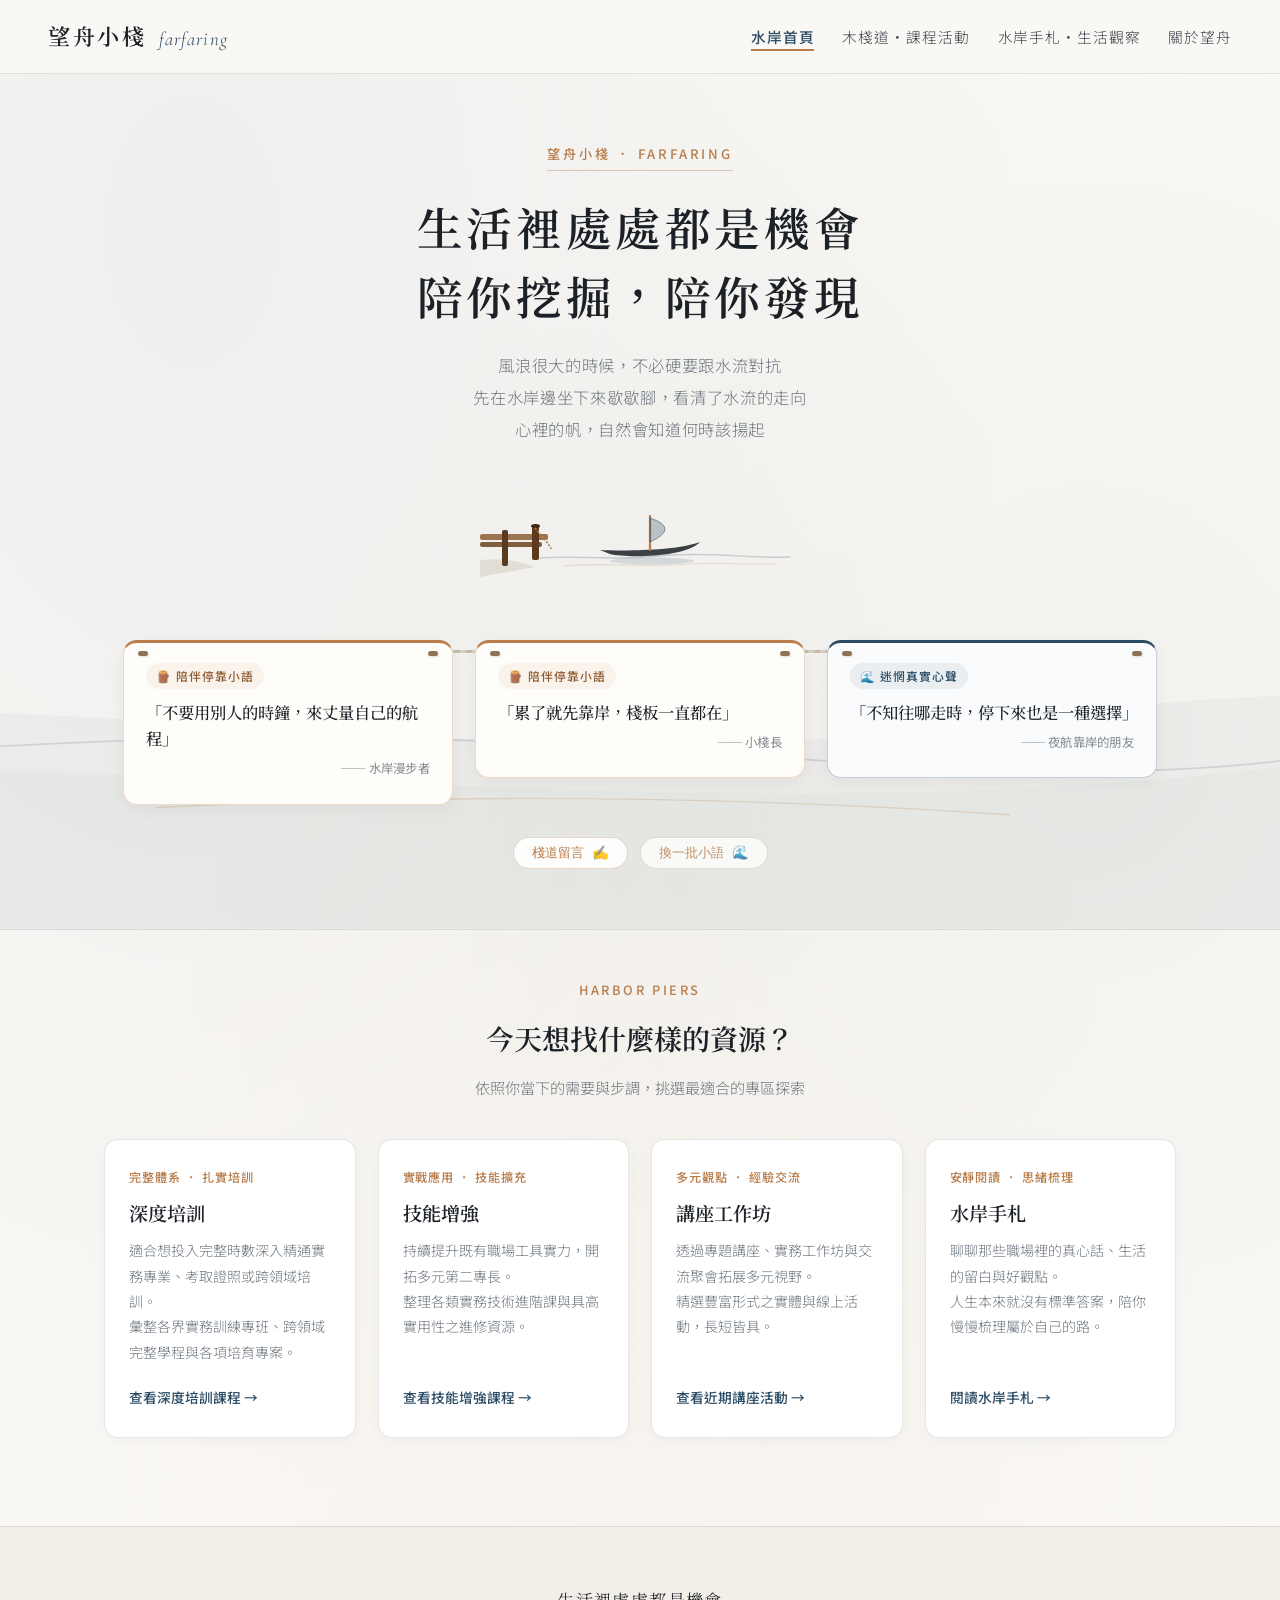
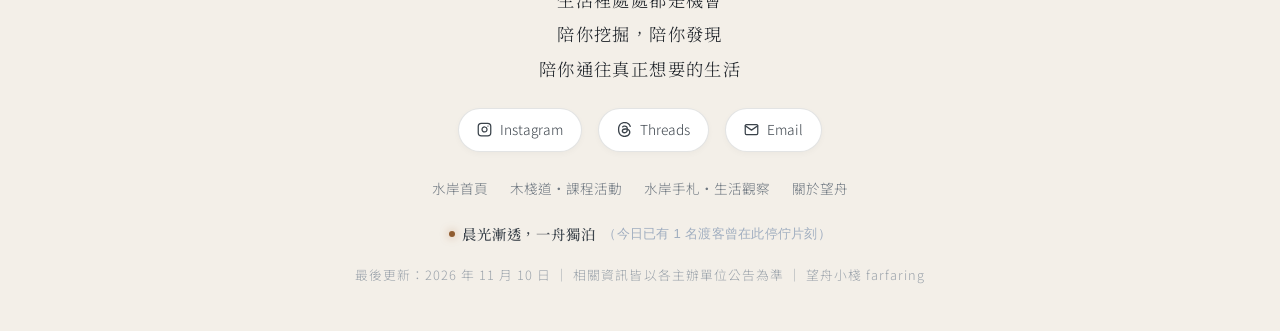
==== commit 470056e6: "Add files via upload" ====
--- a/index.html
+++ b/index.html
@@ -414,11 +414,11 @@
   </div>
 
   <!-- 引用全站共享數據核心 -->
-  <script src="./data.js?v=20261109"></script>
+  <script src="./data.js?v=20261110"></script>
 
   <script>
     // 讀取真實最後維護日期（由主理人在後台真實烙印，絕非讀者端偽造當前時鐘）
-    document.getElementById('autoMonthYear').innerText = SITE_DATA.siteInfo.lastUpdated;
+    WangzhouCloud.showLastUpdated('autoMonthYear');
 
     // 動態渲染漂浮棧板（支援後台隨時增減，採用「水流隨機輪替」機制：每次隨機浮現 3 塊最佳金句）
     function renderBoardwalkPlanks() {
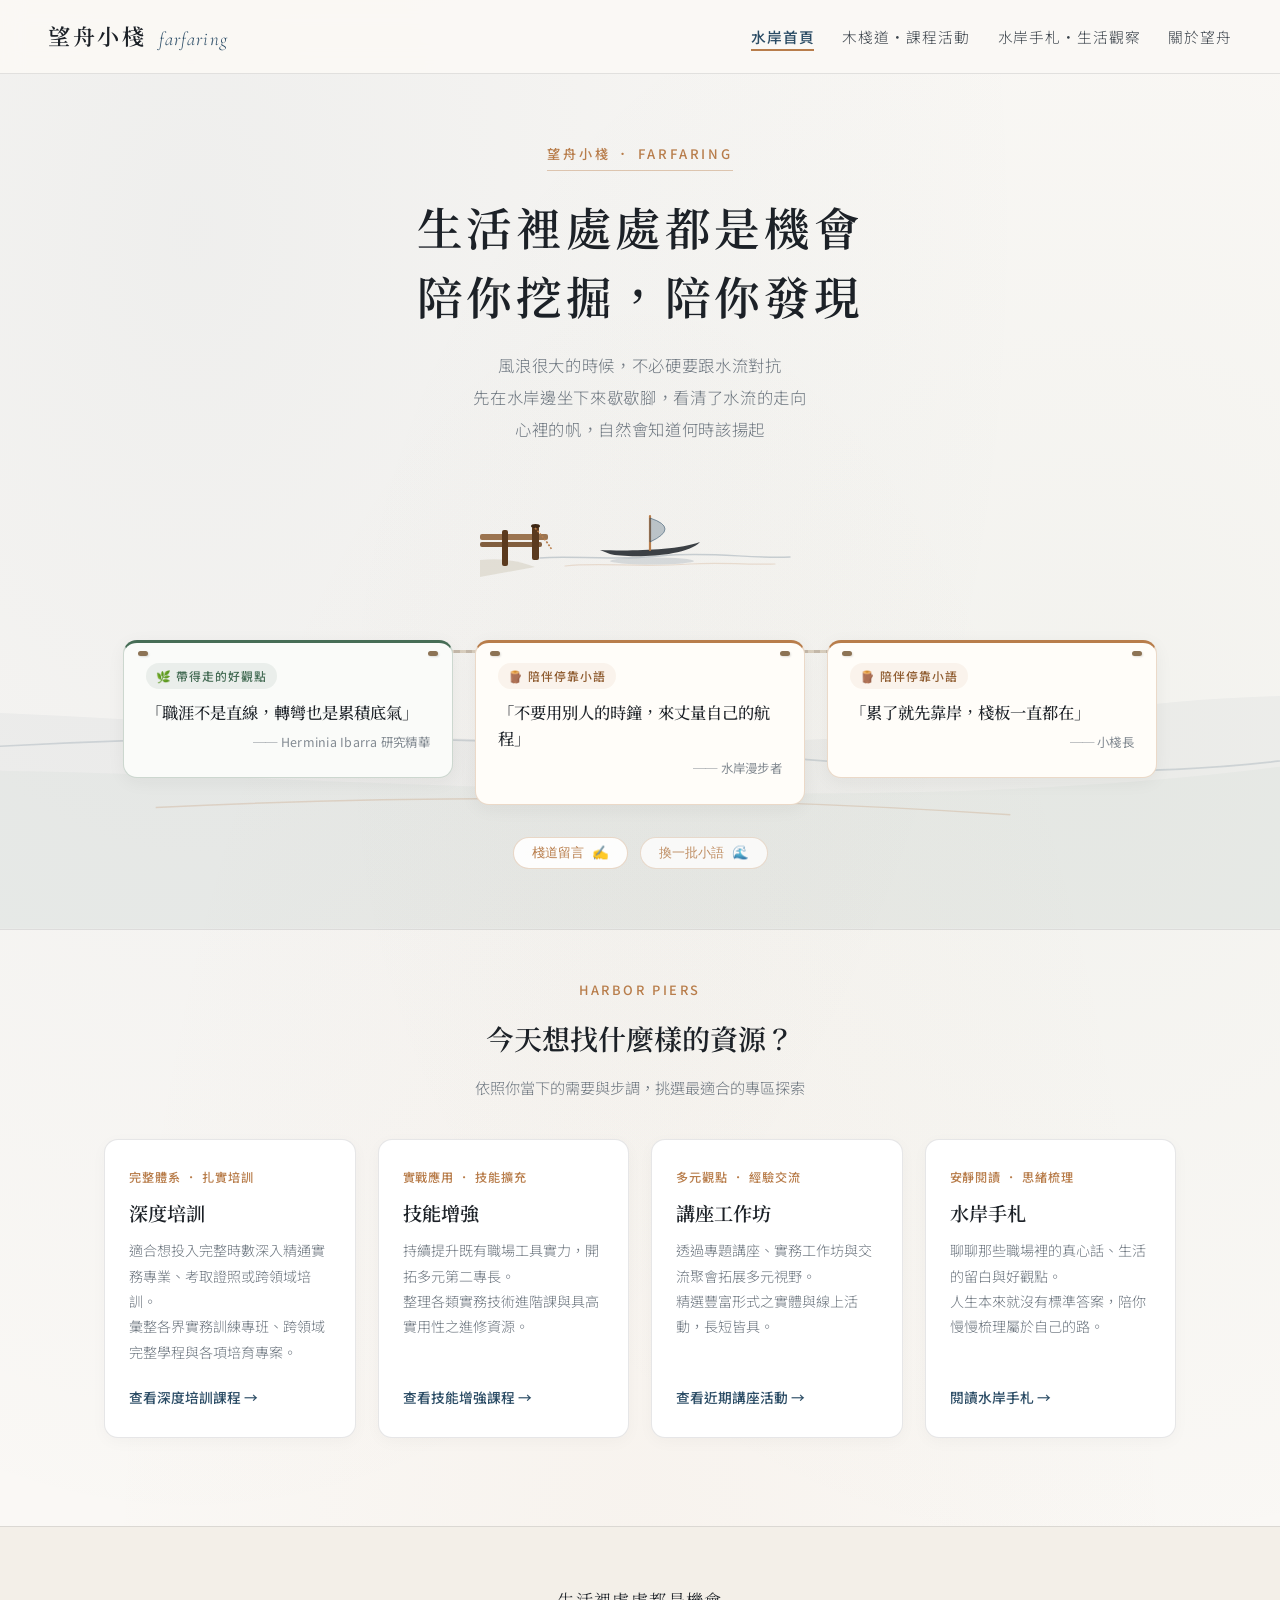
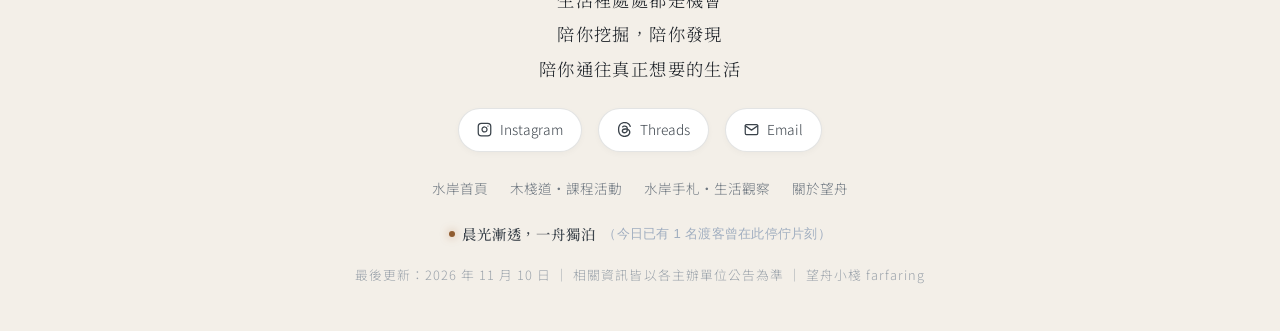
==== commit 6a41e36d: "Add files via upload" ====
--- a/index.html
+++ b/index.html
@@ -414,7 +414,7 @@
   </div>
 
   <!-- 引用全站共享數據核心 -->
-  <script src="./data.js?v=20261110"></script>
+  <script src="./data.js?v=20261110b"></script>
 
   <script>
     // 讀取真實最後維護日期（由主理人在後台真實烙印，絕非讀者端偽造當前時鐘）
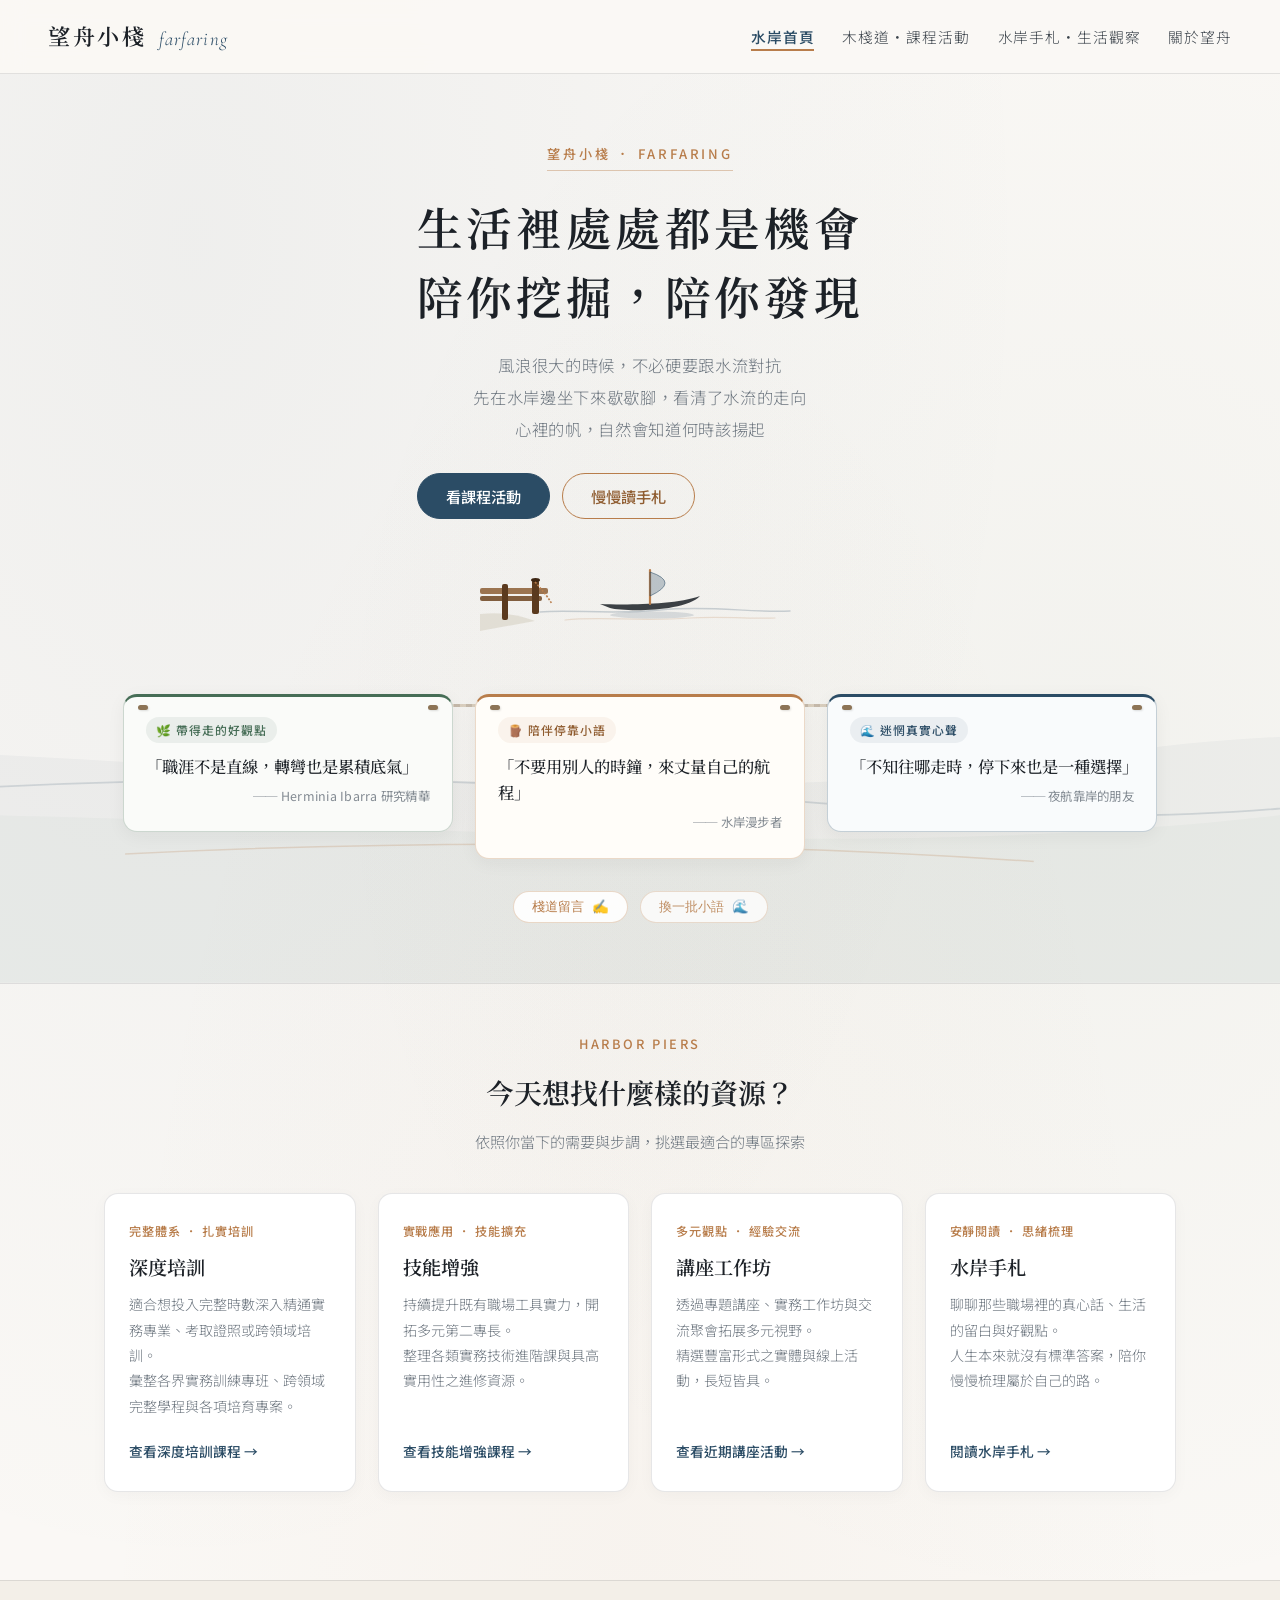
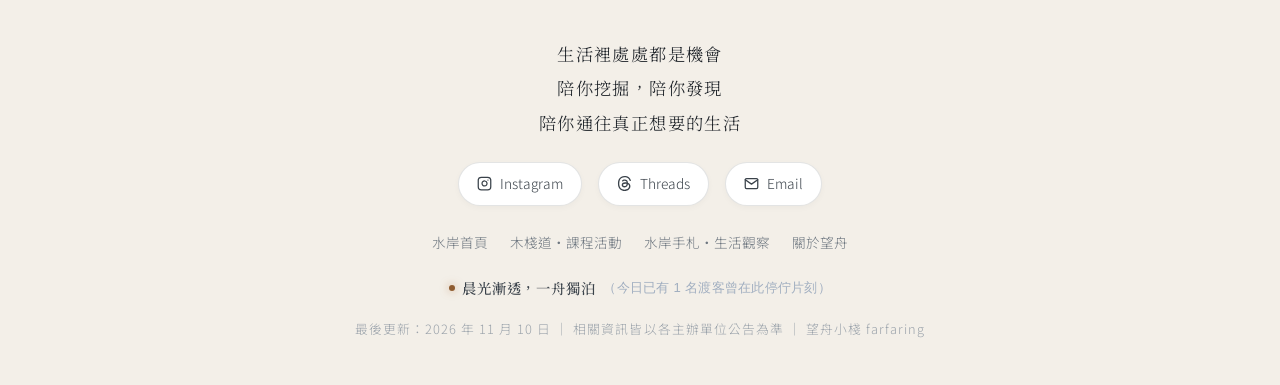
==== commit 55dd03f8: "Add files via upload" ====
--- a/index.html
+++ b/index.html
@@ -8,7 +8,7 @@
   <link rel="preconnect" href="https://fonts.googleapis.com">
   <link rel="preconnect" href="https://fonts.gstatic.com" crossorigin>
   <link href="https://fonts.googleapis.com/css2?family=Cormorant+Garamond:ital,wght@0,500;0,600;1,400&family=Noto+Sans+TC:wght@300;400;500&family=Noto+Serif+TC:wght@400;500;600;700&display=swap" rel="stylesheet">
-  <link rel="stylesheet" href="./styles.css?v=20261109">
+  <link rel="stylesheet" href="./styles.css?v=20261121">
   <style>
     .home-hero {
       position: relative;
@@ -176,6 +176,10 @@
         先在水岸邊坐下來歇歇腳，看清了水流的走向<br>
         心裡的帆，自然會知道何時該揚起
       </p>
+      <div class="hero-actions">
+        <a href="./resources.html" class="hero-btn hero-btn-primary">看課程活動</a>
+        <a href="./articles.html" class="hero-btn hero-btn-secondary">慢慢讀手札</a>
+      </div>
     </div>
 
     <!-- 小舟水岸意境舞台（木棧道碼頭 ＋ 水岸邊緣 ＋ 自動隨機自然漂動） -->
@@ -338,6 +342,15 @@
         <div class="compass-go">閱讀水岸手札 →</div>
       </a>
     </div>
+
+    <!-- 快截止的課程：資料來自課程頁同一份載入函式，0 筆時整區不顯示 -->
+    <section class="soon-section" id="soonSection" hidden>
+      <div class="soon-head">
+        <h2 class="soon-title">快截止的課程</h2>
+        <a href="./resources.html" class="soon-all">看全部課程</a>
+      </div>
+      <div class="soon-list" id="soonList"></div>
+    </section>
   </main>
 
   <!-- Footer -->
@@ -414,11 +427,47 @@
   </div>
 
   <!-- 引用全站共享數據核心 -->
-  <script src="./data.js?v=20261110b"></script>
+  <script src="./data.js?v=20261121"></script>
 
   <script>
     // 讀取真實最後維護日期（由主理人在後台真實烙印，絕非讀者端偽造當前時鐘）
     WangzhouCloud.showLastUpdated('autoMonthYear');
+
+    // 快截止預覽：最多 3 筆，排序與課程頁相同（截止日近到遠），排除已截止與尚未開放報名
+    function renderSoonCourses() {
+      const section = document.getElementById('soonSection');
+      const list = document.getElementById('soonList');
+      if (!section || !list) return;
+      const items = [];
+      (SITE_DATA.courses || []).forEach(c => {
+        if (c.isDraft || c.active === false) return;
+        if (!/^\d{4}-\d{2}-\d{2}$/.test(c.deadline || '')) return;
+        const days = Math.ceil((new Date(`${c.deadline}T23:59:59+08:00`).getTime() - Date.now()) / 86400000);
+        if (days < 0) return;
+        if (wzRegNotYetOpen(c.regOpenDate)) return;
+        if (wzDeadlineClosedToday(c.deadline, c.deadlineTime)) return;
+        items.push({ c, days });
+      });
+      items.sort((a, b) => a.days - b.days);
+      const top = items.slice(0, 3);
+      section.hidden = top.length === 0;
+      list.innerHTML = top.map(({ c, days }) => {
+        const urgent = days <= 5;
+        const label = urgent
+          ? (days === 0 ? `⚡ 今天${c.deadlineTime ? ' ' + wzEscape(c.deadlineTime) + ' ' : ''}截止` : `⚡ 報名倒數中（剩 ${wzEscape(days)} 天）`)
+          : `📅 報名截止：${wzEscape(c.deadline)}${c.deadlineTime ? ' ' + wzEscape(c.deadlineTime) : ''}`;
+        return `<a href="./resources.html" class="soon-card">
+          <div class="res-top-row">
+            ${c.locationLabel ? `<span class="res-type-pill">${wzEscape(c.locationLabel)}</span>` : ''}
+            <span class="res-status-pill ${urgent ? 'status-urgent' : 'status-open'}">${label}</span>
+          </div>
+          <div class="soon-card-title">${wzEscape(c.title)}</div>
+          <div class="soon-card-provider">🏛️ ${wzEscape(c.provider)}</div>
+        </a>`;
+      }).join('');
+    }
+    renderSoonCourses();
+    window.addEventListener('WangzhouDataSynced', renderSoonCourses);
 
     // 動態渲染漂浮棧板（支援後台隨時增減，採用「水流隨機輪替」機制：每次隨機浮現 3 塊最佳金句）
     function renderBoardwalkPlanks() {
--- a/styles.css
+++ b/styles.css
@@ -1,1408 +1,1696 @@
-:root {
-  --paper-bg: #FAF8F5;
-  --paper-warm: #F3EFE8;
-  --paper-card: #FFFFFF;
-  --ink-black: #1C2127;
-  --ink-body: #3A424A;
-  --ink-muted: #6E7780;
-  --ink-faint: #9BA3AB;
-  --indigo-water: #2B4C65;
-  --indigo-mist: #4A6B82;
-  --indigo-wash: rgba(43, 76, 101, 0.07);
-  --amber-pier: #B87D4B;
-  --amber-dark: #8F5C30;
-  --amber-light: rgba(184, 125, 75, 0.12);
-  --amber-wash: rgba(184, 125, 75, 0.08);
-  --leaf-accent: #466D56;
-  --leaf-wash: rgba(70, 109, 86, 0.09);
-  --urgent-crimson: #B84A39;
-  --urgent-wash: rgba(184, 74, 57, 0.08);
-  --hairline: rgba(28, 33, 39, 0.11);
-  --rope-color: #8C7355;
-  --radius-sm: 8px;
-  --radius-md: 14px;
-  --radius-lg: 18px;
-}
-
-* {
-  box-sizing: border-box;
-  margin: 0;
-  padding: 0;
-}
-
-html {
-  scroll-behavior: smooth;
-  overflow-x: hidden;
-}
-
-body {
-  background-color: var(--paper-bg);
-  color: var(--ink-body);
-  font-family: 'Noto Sans TC', sans-serif;
-  font-weight: 300;
-  line-height: 1.85;
-  min-height: 100vh;
-  display: flex;
-  flex-direction: column;
-  overflow-x: hidden;
-  background-image:
-    radial-gradient(ellipse at 15% 12%, rgba(43, 76, 101, 0.055) 0%, transparent 55%),
-    radial-gradient(ellipse at 85% 38%, rgba(70, 109, 86, 0.045) 0%, transparent 50%),
-    radial-gradient(ellipse at 50% 85%, rgba(184, 125, 75, 0.045) 0%, transparent 60%);
-}
-
-/* 頂部導覽列 */
-.site-nav {
-  position: sticky;
-  top: 0;
-  z-index: 90;
-  background: rgba(250, 248, 245, 0.94);
-  backdrop-filter: blur(12px);
-  border-bottom: 1px solid var(--hairline);
-  padding: 16px 48px;
-  display: flex;
-  justify-content: space-between;
-  align-items: center;
-  transition: all 0.3s ease;
-}
-
-@media (max-width: 840px) {
-  .site-nav {
-    padding: 14px 20px;
-    flex-direction: column;
-    gap: 12px;
-  }
-}
-
-.brand-mark {
-  display: flex;
-  align-items: baseline;
-  gap: 12px;
-  text-decoration: none;
-  color: var(--ink-black);
-}
-
-.brand-zh {
-  font-family: 'Noto Serif TC', serif;
-  font-size: 1.38rem;
-  font-weight: 600;
-  letter-spacing: 0.12em;
-  color: var(--ink-black);
-}
-
-.brand-en {
-  font-family: 'Cormorant Garamond', serif;
-  font-style: italic;
-  font-size: 1.18rem;
-  color: var(--indigo-water);
-  letter-spacing: 0.06em;
-}
-
-.nav-links {
-  display: flex;
-  align-items: center;
-  gap: 28px;
-  list-style: none;
-  flex-wrap: wrap;
-  justify-content: center;
-}
-
-.nav-links a {
-  text-decoration: none;
-  color: var(--ink-body);
-  font-size: 0.92rem;
-  letter-spacing: 0.06em;
-  transition: color 0.25s;
-  position: relative;
-  padding-bottom: 4px;
-}
-
-.nav-links a:hover,
-.nav-links a.active {
-  color: var(--indigo-water);
-  font-weight: 500;
-}
-
-.nav-links a.active::after,
-.nav-links a:hover::after {
-  content: "";
-  position: absolute;
-  left: 0;
-  bottom: 0;
-  width: 100%;
-  height: 2px;
-  background: var(--amber-pier);
-}
-
-/* 頁面頂部 Header */
-.page-hero {
-  padding: 64px 24px 44px;
-  text-align: center;
-  border-bottom: 1px solid var(--hairline);
-  position: relative;
-  overflow: hidden;
-}
-
-.page-eyebrow {
-  font-size: 0.8rem;
-  letter-spacing: 0.2em;
-  color: var(--amber-pier);
-  margin-bottom: 12px;
-  font-weight: 500;
-  text-transform: uppercase;
-}
-
-.page-title {
-  font-family: 'Noto Serif TC', serif;
-  font-size: clamp(1.65rem, 3vw, 2.3rem);
-  font-weight: 600;
-  color: var(--ink-black);
-  letter-spacing: 0.08em;
-  margin-bottom: 14px;
-}
-
-/* 置中無尾標點副標題 */
-.page-subtitle {
-  font-size: 0.98rem;
-  color: var(--ink-muted);
-  max-width: 660px;
-  margin: 0 auto;
-  line-height: 2;
-  letter-spacing: 0.04em;
-}
-
-/* 內頁容器 */
-.page-wrap {
-  max-width: 1120px;
-  width: 100%;
-  margin: 0 auto;
-  padding: 48px 24px 88px;
-  flex: 1;
-}
-
-/* ============================================================
-   小舟與水岸木棧道場景動畫（自動平穩循環漂泊 ＋ 岸邊場景）
-   ============================================================ */
-.boat-stage {
-  position: relative;
-  width: 340px;
-  max-width: 100%;
-  height: 105px;
-  margin: 14px auto 4px;
-  display: flex;
-  justify-content: center;
-  align-items: center;
-}
-
-.animated-boat-svg {
-  width: 320px;
-  height: 100px;
-  overflow: visible;
-}
-
-/* 木棧道碼頭固定靜態（水岸實景） */
-.pier-dock-group {
-  transform-origin: left bottom;
-}
-
-/* 小舟自然水岸流動動畫（支援 4 種隨機水岸動態情境與微波流暢切換） */
-.sailing-vessel {
-  transform-origin: 170px 68px;
-  will-change: transform;
-  transition: transform 1.2s cubic-bezier(0.25, 0.1, 0.25, 1);
-  cursor: pointer;
-}
-
-/* 預設動態 */
-.sailing-vessel:not([class*="anim-"]) {
-  animation: boatDrift 14s ease-in-out infinite;
-}
-
-/* 隨機動態情境 1: 棧邊繫纜・隨波微晃（小幅度垂直沉浮、細膩起伏） */
-.sailing-vessel.anim-docked {
-  animation: boatDocked 9s ease-in-out infinite;
-}
-@keyframes boatDocked {
-  0%, 100% { transform: translate(0px, 0px) rotate(0.6deg); }
-  25% { transform: translate(3px, -3px) rotate(-1.2deg); }
-  50% { transform: translate(-2px, 2px) rotate(1.4deg); }
-  75% { transform: translate(2px, -1.5px) rotate(-0.8deg); }
-}
-
-/* 隨機動態情境 2: 隨意漫游・放任逐流（向水面漫漂、順流浮沉） */
-.sailing-vessel.anim-drift {
-  animation: boatDrift 16s ease-in-out infinite;
-}
-@keyframes boatDrift {
-  0%, 100% { transform: translate(0px, 0px) rotate(0.4deg); }
-  22% { transform: translate(12px, -5px) rotate(-1.8deg); }
-  48% { transform: translate(28px, -7px) rotate(2.4deg); }
-  70% { transform: translate(16px, 2px) rotate(-1.2deg); }
-  88% { transform: translate(4px, 2px) rotate(0.8deg); }
-}
-
-/* 隨機動態情境 3: 迎風揚帆・昂首微晃（微風吹拂、船頭昂揚） */
-.sailing-vessel.anim-breeze {
-  animation: boatBreeze 11s ease-in-out infinite;
-}
-@keyframes boatBreeze {
-  0%, 100% { transform: translate(0px, 0px) rotate(0.5deg); }
-  18% { transform: translate(8px, -6px) rotate(-2.6deg); }
-  45% { transform: translate(20px, -4px) rotate(2deg); }
-  72% { transform: translate(10px, 3px) rotate(-1.8deg); }
-  90% { transform: translate(2px, 1px) rotate(0.6deg); }
-}
-
-/* 隨機動態情境 4: 水靜無波・微息深定（極度緩慢寧靜的深呼吸感） */
-.sailing-vessel.anim-calm {
-  animation: boatCalm 14s ease-in-out infinite;
-}
-@keyframes boatCalm {
-  0%, 100% { transform: translate(0px, 0px) rotate(0.2deg); }
-  50% { transform: translate(2px, -2.5px) rotate(-0.6deg); }
-}
-
-/* 點擊水面時的小舟漣漪晃動反應 */
-.sailing-vessel.boat-rippled {
-  animation: boatRippled 1.6s ease-out 1 !important;
-}
-@keyframes boatRippled {
-  0% { transform: scale(1) rotate(0deg); }
-  25% { transform: translate(0px, -4px) rotate(-3deg); }
-  50% { transform: translate(3px, 2px) rotate(2.5deg); }
-  75% { transform: translate(-1px, -1px) rotate(-1deg); }
-  100% { transform: translate(0px, 0px) rotate(0deg); }
-}
-
-/* 水波紋動態呼吸 */
-.water-wave-1 {
-  animation: waveFloat1 8s ease-in-out infinite alternate;
-  transform-origin: center;
-}
-.water-wave-2 {
-  animation: waveFloat2 10s ease-in-out infinite alternate;
-  transform-origin: center;
-}
-@keyframes waveFloat1 {
-  0% { transform: translateX(0px) scaleY(1); opacity: 0.22; }
-  100% { transform: translateX(10px) scaleY(1.2); opacity: 0.36; }
-}
-@keyframes waveFloat2 {
-  0% { transform: translateX(0px) scaleY(1); opacity: 0.2; }
-  100% { transform: translateX(-8px) scaleY(0.88); opacity: 0.12; }
-}
-
-/* 船帆微風起伏呼吸 */
-.boat-sail {
-  transform-origin: 170px 48px;
-  animation: sailFlutter 7s ease-in-out infinite alternate;
-}
-@keyframes sailFlutter {
-  0% { transform: skewX(0deg) scaleX(1); }
-  100% { transform: skewX(-3deg) scaleX(1.08); }
-}
-
-/* ============================================================
-   木棧道與麻繩質感（Floating Boardwalk & Rope Links）
-   ============================================================ */
-.boardwalk-container {
-  position: relative;
-  width: 100%;
-  max-width: 1060px;
-  margin: 24px auto 0;
-  padding: 16px 0;
-  overflow: hidden;
-}
-
-.rope-axis {
-  position: absolute;
-  top: 38px;
-  left: 3%;
-  right: 3%;
-  height: 3px;
-  background: repeating-linear-gradient(
-    90deg,
-    var(--rope-color) 0px,
-    var(--rope-color) 6px,
-    #B8A282 6px,
-    #B8A282 12px
-  );
-  opacity: 0.45;
-  z-index: 1;
-  pointer-events: none;
-}
-
-/* 湖面慢速水流漂動輪播容器 */
-.floating-stream-track {
-  position: relative;
-  z-index: 3;
-  display: flex;
-  justify-content: center;
-  align-items: flex-start; /* 嚴格禁止 stretch，防止鄰近卡片被拉長 */
-  gap: 22px;
-  padding: 12px 10px;
-  transition: opacity 0.3s ease, transform 0.32s cubic-bezier(0.2, 0.8, 0.2, 1);
-}
-
-/* 換一批小語時的水流沉浮平滑過渡 */
-.floating-stream-track.switching {
-  opacity: 0;
-  transform: translateY(10px) scale(0.985);
-  pointer-events: none;
-}
-
-/* 棧板自然水流隨波浮動動畫（高低微幅起伏） */
-@keyframes plankFloat {
-  0%, 100% {
-    transform: translateY(0px) rotate(0deg);
-  }
-  32% {
-    transform: translateY(-5px) rotate(0.4deg);
-  }
-  68% {
-    transform: translateY(4px) rotate(-0.35deg);
-  }
-}
-
-/* 棧板基礎樣式 */
-.wood-plank {
-  position: relative;
-  flex: 1 1 300px;
-  max-width: 330px;
-  border-radius: var(--radius-md);
-  padding: 20px 22px;
-  text-align: left;
-  cursor: pointer;
-  box-shadow: 0 4px 18px rgba(30, 36, 43, 0.05);
-  display: flex;
-  flex-direction: column;
-  justify-content: flex-start;
-  background: #FFF;
-  animation: plankFloat 6.5s ease-in-out infinite;
-  transition: transform 0.3s cubic-bezier(0.2, 0.8, 0.2, 1), box-shadow 0.3s ease, border-color 0.3s ease;
-}
-
-/* 錯開三塊棧板的起伏節奏，像真實水波錯落起伏 */
-.wood-plank:nth-child(1) {
-  animation-delay: 0s;
-  animation-duration: 6.2s;
-}
-.wood-plank:nth-child(2) {
-  animation-delay: -2.2s;
-  animation-duration: 7.1s;
-}
-.wood-plank:nth-child(3) {
-  animation-delay: -4.4s;
-  animation-duration: 6.6s;
-}
-
-/* 滑鼠懸停或點開時暫停波浪浮動，平穩上浮方便讀者安靜閱讀 */
-.wood-plank:hover,
-.wood-plank.open {
-  animation-play-state: paused;
-  transform: translateY(-7px) !important;
-  box-shadow: 0 14px 30px rgba(30, 36, 43, 0.1);
-}
-
-/* 麻繩結飾點 */
-.wood-plank::before {
-  content: "";
-  position: absolute;
-  top: 8px;
-  left: 14px;
-  width: 10px;
-  height: 5px;
-  background: var(--rope-color);
-  border-radius: 4px;
-  box-shadow: 1px 1px 2px rgba(0,0,0,0.12);
-}
-
-.wood-plank::after {
-  content: "";
-  position: absolute;
-  top: 8px;
-  right: 14px;
-  width: 10px;
-  height: 5px;
-  background: var(--rope-color);
-  border-radius: 4px;
-  box-shadow: 1px 1px 2px rgba(0,0,0,0.12);
-}
-
-/* 三色分類 */
-.plank-amber {
-  background: #FFFDF9;
-  border: 1px solid rgba(184, 125, 75, 0.28);
-  border-top: 3px solid var(--amber-pier);
-}
-.plank-amber .plank-tag {
-  color: var(--amber-dark);
-  background: var(--amber-wash);
-}
-
-.plank-indigo {
-  background: #F9FBFC;
-  border: 1px solid rgba(43, 76, 101, 0.25);
-  border-top: 3px solid var(--indigo-water);
-}
-.plank-indigo .plank-tag {
-  color: var(--indigo-water);
-  background: var(--indigo-wash);
-}
-
-.plank-bamboo {
-  background: #FAFBF9;
-  border: 1px solid rgba(70, 109, 86, 0.25);
-  border-top: 3px solid var(--leaf-accent);
-}
-.plank-bamboo .plank-tag {
-  color: var(--leaf-accent);
-  background: var(--leaf-wash);
-}
-
-.plank-top-meta {
-  display: flex;
-  justify-content: space-between;
-  align-items: center;
-  margin-bottom: 10px;
-}
-
-.plank-tag {
-  font-size: 0.74rem;
-  letter-spacing: 0.08em;
-  padding: 2px 10px;
-  border-radius: 99px;
-  font-weight: 500;
-}
-
-.plank-icon {
-  font-size: 0.82rem;
-  opacity: 0.6;
-}
-
-.plank-quote {
-  font-family: 'Noto Serif TC', serif;
-  font-size: 1.02rem;
-  line-height: 1.6;
-  color: var(--ink-black);
-  margin-bottom: 4px;
-  font-weight: 500;
-}
-
-/* 懸停或點選展開的文字（修復抖動與空白拉扯） */
-.plank-expanded-text {
-  max-height: 0;
-  opacity: 0;
-  overflow: hidden;
-  font-size: 0.86rem;
-  color: var(--ink-muted);
-  line-height: 1.8;
-  transition: all 0.35s ease;
-  border-top: 1px dashed transparent;
-  padding-top: 0;
-  margin-top: 0;
-}
-
-/* 電腦版 Hover 滑過即展開，手機版 class 'open' 展開 */
-.wood-plank:hover .plank-expanded-text,
-.wood-plank.open .plank-expanded-text {
-  max-height: 160px;
-  opacity: 1;
-  padding-top: 10px;
-  margin-top: 8px;
-  border-top-color: var(--hairline);
-}
-
-.boardwalk-footer-bar {
-  display: flex;
-  justify-content: center;
-  align-items: center;
-  margin-top: 20px;
-  position: relative;
-  z-index: 3;
-}
-
-.btn-open-submit {
-  display: inline-flex;
-  align-items: center;
-  gap: 8px;
-  font-size: 0.84rem;
-  color: var(--amber-pier);
-  background: rgba(255, 255, 255, 0.9);
-  border: 1px solid rgba(184, 125, 75, 0.3);
-  padding: 6px 18px;
-  border-radius: 99px;
-  text-decoration: none;
-  cursor: pointer;
-  transition: all 0.2s ease;
-  backdrop-filter: blur(6px);
-}
-
-.btn-open-submit:hover {
-  background: var(--amber-pier);
-  color: #FFF;
-  border-color: var(--amber-pier);
-}
-
-/* ============================================================
-   搜尋列與乾淨篩選器（Search Bar & Clean Filters）
-   ============================================================ */
-.search-filter-box {
-  background: #FFFFFF;
-  border: 1px solid var(--hairline);
-  border-radius: var(--radius-lg);
-  padding: 24px 28px;
-  margin-bottom: 32px;
-  box-shadow: 0 4px 20px rgba(30, 36, 43, 0.04);
-}
-
-.search-input-wrapper {
-  position: relative;
-  margin-bottom: 18px;
-}
-
-.search-input-wrapper input {
-  width: 100%;
-  padding: 12px 20px;
-  border-radius: var(--radius-md);
-  border: 1px solid var(--hairline);
-  background: var(--paper-bg);
-  font-family: inherit;
-  font-size: 0.94rem;
-  color: var(--ink-black);
-  outline: none;
-  transition: all 0.25s;
-}
-
-.search-input-wrapper input:focus {
-  border-color: var(--indigo-water);
-  background: #FFF;
-  box-shadow: 0 0 0 3px rgba(43, 76, 101, 0.1);
-}
-
-.filter-row {
-  display: flex;
-  align-items: center;
-  flex-wrap: wrap;
-  gap: 10px;
-  margin-bottom: 12px;
-}
-
-.filter-row:last-child {
-  margin-bottom: 0;
-}
-
-.filter-row-label {
-  font-family: 'Noto Serif TC', serif;
-  font-size: 0.88rem;
-  font-weight: 600;
-  color: var(--ink-black);
-  min-width: 68px;
-  letter-spacing: 0.06em;
-}
-
-.filter-btn {
-  background: var(--paper-warm);
-  border: 1px solid rgba(28, 33, 39, 0.09);
-  color: var(--ink-body);
-  padding: 6px 16px;
-  border-radius: 99px;
-  font-size: 0.84rem;
-  cursor: pointer;
-  transition: all 0.2s ease;
-  font-family: inherit;
-}
-
-.filter-btn:hover {
-  border-color: var(--indigo-water);
-  color: var(--indigo-water);
-}
-
-.filter-btn.active {
-  background: var(--indigo-water);
-  color: #FFF;
-  border-color: var(--indigo-water);
-  font-weight: 500;
-}
-
-/* ============================================================
-   提示列與責任邊界（Notice Strip & Action Bar）
-   ============================================================ */
-.notice-strip {
-  background: var(--amber-wash);
-  border: 1px solid rgba(184, 125, 75, 0.22);
-  border-radius: var(--radius-md);
-  padding: 12px 20px;
-  display: flex;
-  justify-content: space-between;
-  align-items: center;
-  flex-wrap: wrap;
-  gap: 12px;
-  margin-bottom: 32px;
-  font-size: 0.85rem;
-}
-
-.notice-strip-text {
-  color: var(--ink-body);
-}
-
-.notice-strip-actions {
-  display: flex;
-  gap: 12px;
-  white-space: nowrap;
-}
-
-.notice-action-link {
-  color: var(--indigo-water);
-  text-decoration: none;
-  font-weight: 500;
-  display: inline-flex;
-  align-items: center;
-  gap: 4px;
-}
-
-.notice-action-link:hover {
-  text-decoration: underline;
-}
-
-/* ============================================================
-   卡片排版與斷行防護（Resources Grid & Cards）
-   ============================================================ */
-.resources-grid {
-  display: grid;
-  grid-template-columns: repeat(auto-fill, minmax(340px, 1fr));
-  gap: 28px;
-}
-
-.res-card {
-  background: #FFF;
-  border: 1px solid var(--hairline);
-  border-radius: var(--radius-lg);
-  padding: 26px 26px 20px;
-  display: flex;
-  flex-direction: column;
-  justify-content: space-between;
-  transition: all 0.3s cubic-bezier(0.2, 0.8, 0.2, 1);
-  position: relative;
-  box-shadow: 0 4px 16px rgba(28, 33, 39, 0.03);
-}
-
-.res-card:hover {
-  transform: translateY(-4px);
-  box-shadow: 0 12px 32px rgba(28, 33, 39, 0.07);
-  border-color: rgba(43, 76, 101, 0.28);
-}
-
-.res-top-row {
-  display: flex;
-  justify-content: space-between;
-  align-items: center;
-  gap: 8px;
-  margin-bottom: 12px;
-  font-size: 0.78rem;
-}
-
-.res-type-pill {
-  color: var(--indigo-water);
-  background: var(--indigo-wash);
-  padding: 3px 10px;
-  border-radius: 99px;
-  font-weight: 500;
-}
-
-.res-open-row {
-  margin: -2px 0 14px;
-  padding: 8px 12px;
-  font-size: 0.86rem;
-  font-weight: 600;
-  line-height: 1.55;
-  color: var(--amber-dark);
-  background: var(--amber-light);
-  border-radius: 8px;
-}
-
-.res-provider-badge > span { white-space: nowrap; flex-shrink: 0; }
-.res-provider-badge {
-  font-size: 0.8rem;
-  color: var(--ink-muted);
-  background: var(--paper-warm);
-  padding: 3px 10px;
-  border-radius: 6px;
-  border: 1px solid rgba(28, 33, 39, 0.06);
-  display: inline-flex;
-  align-items: center;
-  gap: 4px;
-  line-height: 1.5;
-}
-
-.res-status-pill {
-  font-size: 0.78rem;
-  padding: 3px 10px;
-  border-radius: 99px;
-  font-weight: 500;
-  white-space: nowrap;
-}
-
-.status-urgent {
-  background: var(--urgent-wash);
-  color: var(--urgent-crimson);
-  border: 1px solid rgba(184, 74, 57, 0.25);
-}
-
-.status-open {
-  background: var(--leaf-wash);
-  color: var(--leaf-accent);
-}
-
-.status-closed {
-  background: rgba(28, 33, 39, 0.06);
-  color: var(--ink-muted);
-}
-
-.status-walkin {
-  background: var(--indigo-wash);
-  color: var(--indigo-water);
-}
-
-.res-card-title {
-  font-family: 'Noto Serif TC', serif;
-  font-size: 1.18rem;
-  font-weight: 600;
-  color: var(--ink-black);
-  line-height: 1.45;
-  margin-bottom: 14px;
-}
-
-/* 推薦看點／停靠小記（去內部黑話） */
-.wangzhou-note {
-  background: #FAF8F5;
-  border-left: 3px solid var(--amber-pier);
-  padding: 10px 14px;
-  border-radius: 0 8px 8px 0;
-  font-size: 0.85rem;
-  color: var(--ink-body);
-  line-height: 1.7;
-  margin-bottom: 16px;
-}
-
-.wangzhou-note-label {
-  font-weight: 600;
-  color: var(--amber-pier);
-  display: block;
-  font-size: 0.76rem;
-  letter-spacing: 0.08em;
-  margin-bottom: 2px;
-}
-
-/* 主辦方選配備註（降噪） */
-.organizer-optional-note {
-  font-size: 0.82rem;
-  color: var(--ink-muted);
-  border-top: 1px dashed var(--hairline);
-  padding-top: 8px;
-  margin-top: 8px;
-  line-height: 1.6;
-}
-
-/* 核心資訊網格（徹底杜絕斷字腰斬 Bug） */
-.res-info-table {
-  list-style: none;
-  font-size: 0.86rem;
-  color: var(--ink-body);
-  margin-bottom: 18px;
-  display: flex;
-  flex-direction: column;
-  gap: 8px;
-}
-
-.res-info-item > * { min-width: 0; overflow-wrap: anywhere; }
-.res-card > * { min-width: 0; }
-.res-info-item {
-  display: grid;
-  grid-template-columns: 86px minmax(0, 1fr); /* 規整對齊，徹底防斷行 */
-  align-items: baseline;
-  gap: 8px;
-}
-
-.res-info-label {
-  color: var(--ink-muted);
-  font-size: 0.82rem;
-  white-space: nowrap; /* 嚴禁中文字被腰斬 */
-  font-weight: 500;
-}
-
-.wz-facts { display: grid; grid-template-columns: 3.5em minmax(0, 1fr); gap: 4px 10px; margin: 0; line-height: 1.7; }
-.wz-facts dt { font-weight: 600; color: var(--ink-black, #1E242B); white-space: nowrap; }
-.wz-facts dd { margin: 0; overflow-wrap: anywhere; }
-.wz-plain { white-space: pre-line; overflow-wrap: anywhere; }
-
-.res-card-footer {
-  border-top: 1px solid var(--hairline);
-  padding-top: 14px;
-  display: flex;
-  justify-content: space-between; /* 左：回報這門課的問題；右：官方按鈕 */
-  align-items: center;
-  gap: 4px 12px;
-}
-
-/* 低調的回報連結：淡灰小字、無外框，hover 才出現底線；靠 padding 撐出 40px 點擊區 */
-.res-report-link {
-  background: none;
-  border: 0;
-  padding: 10px 4px;
-  min-height: 40px;
-  font: inherit;
-  font-size: 0.78rem;
-  color: #8A8F98;
-  cursor: pointer;
-}
-.res-report-link:hover { text-decoration: underline; }
-.res-report-link:focus-visible { outline: 2px solid var(--indigo-water); outline-offset: 2px; border-radius: 4px; }
-
-/* 回報課程問題彈窗 */
-.report-fieldset { border: 0; padding: 0; margin: 0 0 16px; }
-.report-fieldset legend { font-size: 0.84rem; font-weight: 500; color: var(--ink-black); margin-bottom: 6px; padding: 0; }
-.report-opts { display: flex; flex-wrap: wrap; gap: 8px; }
-.report-opt { display: inline-flex; align-items: center; gap: 8px; border: 1px solid var(--hairline); border-radius: 10px; padding: 8px 14px; min-height: 44px; font-size: 0.9rem; cursor: pointer; }
-.report-opt input { width: auto; margin: 0; }
-.report-opt:has(input:checked) { border-color: var(--indigo-water); background: #F3F7FA; }
-.report-course { font-size: 0.9rem; color: var(--ink-black); margin-bottom: 16px; }
-.btn-submit-action:disabled { opacity: 0.45; cursor: not-allowed; }
-.btn-submit-action:disabled:hover { background: var(--indigo-water); }
-.report-done { text-align: center; padding: 18px 0 6px; line-height: 1.9; color: var(--ink-black); }
-.report-done .btn-submit-action { margin-top: 18px; }
-.report-err { color: #8F5C30; font-size: 0.84rem; margin: 0 0 12px; }
-
-.btn-official-link {
-  display: inline-flex;
-  align-items: center;
-  gap: 6px;
-  color: var(--indigo-water);
-  text-decoration: none;
-  font-size: 0.88rem;
-  font-weight: 500;
-  transition: gap 0.2s ease;
-}
-
-.btn-official-link:hover {
-  gap: 10px;
-  color: var(--amber-pier);
-}
-
-/* ============================================================
-   彈出式互動視窗（Modal）
-   ============================================================ */
-.modal-overlay {
-  position: fixed;
-  inset: 0;
-  background: rgba(28, 33, 39, 0.45);
-  backdrop-filter: blur(4px);
-  z-index: 999;
-  display: none;
-  justify-content: center;
-  align-items: center;
-  padding: 20px;
-}
-
-.modal-overlay.open {
-  display: flex;
-  animation: fadeIn 0.25s ease;
-}
-
-.modal-content {
-  background: #FFF;
-  border-radius: var(--radius-lg);
-  max-width: 540px;
-  width: 100%;
-  padding: 34px 30px;
-  box-shadow: 0 16px 48px rgba(0,0,0,0.18);
-  position: relative;
-  max-height: 90vh;
-  overflow-y: auto;
-}
-
-.modal-close-btn {
-  position: absolute;
-  top: 18px;
-  right: 20px;
-  background: none;
-  border: none;
-  font-size: 1.4rem;
-  color: var(--ink-muted);
-  cursor: pointer;
-}
-
-.modal-title {
-  font-family: 'Noto Serif TC', serif;
-  font-size: 1.35rem;
-  color: var(--ink-black);
-  margin-bottom: 8px;
-}
-
-.modal-desc {
-  font-size: 0.88rem;
-  color: var(--ink-muted);
-  line-height: 1.75;
-  margin-bottom: 20px;
-}
-
-.form-group {
-  margin-bottom: 16px;
-}
-
-.form-group label {
-  display: block;
-  font-size: 0.84rem;
-  color: var(--ink-black);
-  font-weight: 500;
-  margin-bottom: 6px;
-}
-
-.form-group input,
-.form-group textarea,
-.form-group select {
-  width: 100%;
-  padding: 10px 14px;
-  border-radius: var(--radius-sm);
-  border: 1px solid var(--hairline);
-  font-family: inherit;
-  font-size: 0.9rem;
-  outline: none;
-}
-
-.form-group input:focus,
-.form-group textarea:focus {
-  border-color: var(--indigo-water);
-}
-
-.btn-submit-action {
-  background: var(--indigo-water);
-  color: #FFF;
-  border: none;
-  padding: 10px 24px;
-  border-radius: 99px;
-  font-size: 0.92rem;
-  cursor: pointer;
-  transition: background 0.2s;
-  width: 100%;
-  font-weight: 500;
-  margin-top: 6px;
-}
-
-.btn-submit-action:hover {
-  background: var(--amber-pier);
-}
-
-/* ============================================================
-   頁尾（Footer & Dynamic Stamp）
-   ============================================================ */
-.site-footer {
-  border-top: 1px solid var(--hairline);
-  padding: 56px 24px 44px;
-  text-align: center;
-  background: var(--paper-warm);
-}
-
-.footer-quote {
-  font-family: 'Noto Serif TC', serif;
-  font-size: 1.08rem;
-  color: var(--ink-black);
-  line-height: 2;
-  letter-spacing: 0.08em;
-  margin-bottom: 22px;
-}
-
-.footer-social-bar {
-  display: flex;
-  justify-content: center;
-  align-items: center;
-  gap: 16px;
-  margin-bottom: 24px;
-  flex-wrap: wrap;
-}
-
-.social-badge-btn {
-  display: inline-flex;
-  align-items: center;
-  gap: 8px;
-  background: #FFF;
-  border: 1px solid rgba(28, 33, 39, 0.12);
-  color: var(--ink-body);
-  text-decoration: none;
-  padding: 8px 18px;
-  border-radius: 99px;
-  font-size: 0.86rem;
-  transition: all 0.25s ease;
-  box-shadow: 0 2px 6px rgba(0,0,0,0.03);
-}
-
-.social-badge-btn:hover {
-  border-color: var(--indigo-water);
-  color: var(--indigo-water);
-  transform: translateY(-2px);
-  box-shadow: 0 6px 16px rgba(0,0,0,0.06);
-}
-
-.footer-links-row {
-  display: flex;
-  justify-content: center;
-  gap: 22px;
-  margin-bottom: 20px;
-  flex-wrap: wrap;
-}
-
-.footer-links-row a {
-  color: var(--ink-muted);
-  text-decoration: none;
-  font-size: 0.85rem;
-  transition: color 0.2s;
-}
-
-.footer-links-row a:hover {
-  color: var(--indigo-water);
-}
-
-/* 🌊 水岸即時陪伴與渡客停佇狀態列 */
-.footer-dock-presence {
-  margin: 14px 0 16px;
-  text-align: center;
-  font-family: 'Noto Serif TC', serif;
-  letter-spacing: 0.05em;
-  display: flex;
-  align-items: center;
-  justify-content: center;
-  flex-wrap: wrap;
-  gap: 8px;
-  animation: fadeInPresence 1.2s ease-out;
-}
-
-.presence-main {
-  color: var(--ink-body, #2D3748);
-  font-size: 0.9rem;
-  font-weight: 500;
-  display: inline-flex;
-  align-items: center;
-  gap: 7px;
-}
-
-.presence-dot {
-  width: 6px;
-  height: 6px;
-  border-radius: 50%;
-  background: var(--amber-dark, #B87D4B);
-  box-shadow: 0 0 8px rgba(184, 125, 75, 0.65);
-  display: inline-block;
-  animation: pulsePresenceDot 3.2s ease-in-out infinite;
-}
-
-.presence-sub {
-  color: #A0AEC0;
-  font-size: 0.82rem;
-  font-weight: 400;
-  font-family: -apple-system, BlinkMacSystemFont, 'Segoe UI', Roboto, sans-serif;
-  letter-spacing: 0.02em;
-}
-
-@keyframes pulsePresenceDot {
-  0%, 100% { opacity: 0.45; transform: scale(0.9); }
-  50% { opacity: 1; transform: scale(1.25); }
-}
-
-@keyframes fadeInPresence {
-  from { opacity: 0; transform: translateY(5px); }
-  to { opacity: 1; transform: translateY(0); }
-}
-
-.footer-maintenance-stamp {
-  font-size: 0.8rem;
-  color: var(--ink-faint);
-  letter-spacing: 0.08em;
-  margin-top: 16px;
-}
-
-@keyframes fadeIn {
-  from { opacity: 0; transform: translateY(6px); }
-  to { opacity: 1; transform: translateY(0); }
-}
-
-/* ============================================================
-   行動手機與平板響應式排版（Mobile & Tablet Responsive Design）
-   ============================================================ */
-
-/* 平板與窄螢幕 (<= 880px) */
-@media (max-width: 880px) {
-  .site-nav {
-    padding: 12px 20px;
-    flex-direction: column;
-    gap: 10px;
-  }
-  .nav-links {
-    gap: 16px 22px;
-  }
-  .page-wrap {
-    padding: 36px 20px 64px;
-  }
-  .editorial-layout {
-    grid-template-columns: 1fr;
-    gap: 24px;
-  }
-  .notes-sidebar {
-    position: static;
-  }
-}
-
-/* 行動手機裝置 (<= 768px) */
-@media (max-width: 768px) {
-  /* 頂部導覽列精簡 */
-  .brand-zh {
-    font-size: 1.25rem;
-  }
-  .brand-en {
-    font-size: 1.05rem;
-  }
-  .nav-links {
-    gap: 10px 14px;
-  }
-  .nav-links a {
-    font-size: 0.86rem;
-  }
-
-  /* 首頁 Hero 區域 */
-  .home-hero {
-    min-height: auto;
-    padding: 44px 16px 32px;
-  }
-  .hero-heading {
-    font-size: 1.85rem;
-    line-height: 1.45;
-    margin-bottom: 14px;
-  }
-  .hero-lead {
-    font-size: 0.92rem;
-    line-height: 1.85;
-    margin-bottom: 16px;
-  }
-
-  /* 漂浮棧板：手機版自動切換為垂直卡片流，徹底防水平溢出破版 */
-  .boardwalk-container {
-    padding: 12px 0 6px;
-    margin-top: 16px;
-  }
-  .rope-axis {
-    display: none; /* 手機垂直排列時隱藏水平麻繩 */
-  }
-  .floating-stream-track {
-    flex-direction: column;
-    align-items: stretch;
-    gap: 14px;
-    padding: 4px 6px;
-  }
-  .wood-plank {
-    max-width: 100%;
-    flex: 1 1 auto;
-    padding: 18px 18px 16px;
-  }
-  .wood-plank:hover {
-    transform: none; /* 手機觸控避免浮動晃動 */
-  }
-
-  /* 首頁四大多功能探索卡片（手機單欄優雅排列） */
-  .compass-grid {
-    grid-template-columns: 1fr;
-    gap: 14px;
-    margin-top: 20px;
-  }
-  .compass-card {
-    padding: 20px 18px;
-  }
-  .compass-desc {
-    min-height: auto;
-    margin-bottom: 14px;
-  }
-
-  /* 課程搜尋與篩選列 */
-  .search-filter-box {
-    padding: 18px 16px;
-    margin-bottom: 24px;
-    border-radius: var(--radius-md);
-  }
-  .search-input-wrapper {
-    margin-bottom: 14px;
-  }
-  .search-input-wrapper input {
-    padding: 10px 14px;
-    font-size: 0.88rem;
-  }
-  .filter-row {
-    gap: 6px;
-    margin-bottom: 10px;
-  }
-  .filter-row-label {
-    width: 100%;
-    margin-bottom: 4px;
-    font-size: 0.82rem;
-  }
-  .filter-btn {
-    padding: 5px 12px;
-    font-size: 0.8rem;
-  }
-
-  /* 提示說明條 */
-  .notice-strip {
-    flex-direction: column;
-    align-items: flex-start;
-    gap: 10px;
-    padding: 14px 16px;
-  }
-  .notice-strip-actions {
-    width: 100%;
-    justify-content: flex-end;
-  }
-
-  /* 課程活動卡片網格（手機版單欄自適應） */
-  .resources-grid {
-    grid-template-columns: 1fr;
-    gap: 18px;
-  }
-  .resource-card,
-  .res-card {
-    padding: 20px 16px;
-    border-radius: var(--radius-md);
-  }
-  .card-header-bar {
-    flex-direction: column;
-    align-items: flex-start;
-    gap: 8px;
-  }
-  .course-meta-list {
-    font-size: 0.82rem;
-    gap: 6px;
-  }
-  .res-info-item {
-    grid-template-columns: 1fr; /* 手機：欄名在上、內容在下 */
-    gap: 2px;
-  }
-
-  /* 水岸手札閱讀與選篇側欄（手機版橫向微滑卡片，不霸佔直向視線） */
-  .notes-sidebar {
-    position: static;
-    display: flex;
-    flex-direction: row;
-    overflow-x: auto;
-    -webkit-overflow-scrolling: touch;
-    gap: 12px;
-    padding-bottom: 8px;
-    margin-bottom: 8px;
-  }
-  .note-tab {
-    min-width: 240px;
-    max-width: 280px;
-    flex: 0 0 auto;
-    padding: 14px 16px;
-  }
-
-  /* 水岸手札閱讀畫布 */
-  .reading-canvas {
-    padding: 26px 18px;
-    border-radius: var(--radius-md);
-    min-height: auto;
-  }
-  .article-main-title {
-    font-size: 1.42rem;
-    line-height: 1.45;
-    margin-bottom: 16px;
-    padding-bottom: 16px;
-  }
-  .article-prose {
-    font-size: 0.96rem;
-    line-height: 1.95;
-  }
-  /* 關於望舟卡片 */
-  .about-paper,
-  .about-card {
-    padding: 28px 18px;
-    border-radius: var(--radius-md);
-  }
-  .about-section-title {
-    font-size: 1.2rem;
-    margin: 28px 0 12px;
-  }
-  .about-text {
-    font-size: 0.95rem;
-    line-height: 1.95;
-  }
-  .collab-confession-box {
-    padding: 18px 16px;
-    margin: 24px 0;
-  }
-
-  .res-card-footer {
-    flex-direction: column-reverse;
-    align-items: center;
-    gap: 0;
-  }
-  .report-opt { width: 100%; }
-  .modal-overlay.is-report { padding: 16px; }
-
-  /* 彈出視窗 Modal 寬度防溢出 */
-  .modal-overlay {
-    padding: 14px;
-  }
-  .modal-content {
-    padding: 24px 18px;
-    border-radius: var(--radius-md);
-    max-height: 92vh;
-  }
-  .modal-title {
-    font-size: 1.2rem;
-  }
-
-  /* 頁尾響應式 */
-  .site-footer {
-    padding: 44px 18px 36px;
-  }
-  .footer-quote {
-    font-size: 0.98rem;
-    line-height: 1.85;
-    margin-bottom: 18px;
-  }
-  .footer-social-bar {
-    gap: 10px;
-    margin-bottom: 18px;
-  }
-  .social-badge-btn {
-    padding: 7px 14px;
-    font-size: 0.82rem;
-  }
-  .footer-links-row {
-    gap: 10px 16px;
-    font-size: 0.82rem;
-  }
-}
-
-/* 超窄螢幕手機 (<= 480px, 如 iPhone SE) */
-@media (max-width: 480px) {
-  .page-wrap {
-    padding: 28px 14px 56px;
-  }
-  .page-hero {
-    padding: 42px 14px 32px;
-  }
-  .page-title {
-    font-size: 1.45rem;
-  }
-  .page-subtitle {
-    font-size: 0.88rem;
-    line-height: 1.8;
-  }
-  .hero-heading {
-    font-size: 1.55rem;
-  }
-  .hero-lead {
-    font-size: 0.88rem;
-  }
-  .animated-boat-svg {
-    transform: scale(0.9);
-    transform-origin: center;
-  }
-}
+:root {
+  --paper-bg: #FAF8F5;
+  --paper-warm: #F3EFE8;
+  --paper-card: #FFFFFF;
+  --ink-black: #1C2127;
+  --ink-body: #3A424A;
+  --ink-muted: #6E7780;
+  --ink-faint: #9BA3AB;
+  --indigo-water: #2B4C65;
+  --indigo-mist: #4A6B82;
+  --indigo-wash: rgba(43, 76, 101, 0.07);
+  --amber-pier: #B87D4B;
+  --amber-dark: #8F5C30;
+  --amber-light: rgba(184, 125, 75, 0.12);
+  --amber-wash: rgba(184, 125, 75, 0.08);
+  --leaf-accent: #466D56;
+  --leaf-wash: rgba(70, 109, 86, 0.09);
+  --urgent-crimson: #B84A39;
+  --urgent-wash: rgba(184, 74, 57, 0.08);
+  --hairline: rgba(28, 33, 39, 0.11);
+  --rope-color: #8C7355;
+  --radius-sm: 8px;
+  --radius-md: 14px;
+  --radius-lg: 18px;
+}
+
+* {
+  box-sizing: border-box;
+  margin: 0;
+  padding: 0;
+}
+
+html {
+  scroll-behavior: smooth;
+  overflow-x: hidden;
+}
+
+body {
+  background-color: var(--paper-bg);
+  color: var(--ink-body);
+  font-family: 'Noto Sans TC', sans-serif;
+  font-weight: 300;
+  line-height: 1.85;
+  min-height: 100vh;
+  display: flex;
+  flex-direction: column;
+  overflow-x: hidden;
+  background-image:
+    radial-gradient(ellipse at 15% 12%, rgba(43, 76, 101, 0.055) 0%, transparent 55%),
+    radial-gradient(ellipse at 85% 38%, rgba(70, 109, 86, 0.045) 0%, transparent 50%),
+    radial-gradient(ellipse at 50% 85%, rgba(184, 125, 75, 0.045) 0%, transparent 60%);
+}
+
+/* 頂部導覽列 */
+.site-nav {
+  position: sticky;
+  top: 0;
+  z-index: 90;
+  background: rgba(250, 248, 245, 0.94);
+  backdrop-filter: blur(12px);
+  border-bottom: 1px solid var(--hairline);
+  padding: 16px 48px;
+  display: flex;
+  justify-content: space-between;
+  align-items: center;
+  transition: all 0.3s ease;
+}
+
+@media (max-width: 840px) {
+  .site-nav {
+    padding: 14px 20px;
+    flex-direction: column;
+    gap: 12px;
+  }
+}
+
+.brand-mark {
+  display: flex;
+  align-items: baseline;
+  gap: 12px;
+  text-decoration: none;
+  color: var(--ink-black);
+}
+
+.brand-zh {
+  font-family: 'Noto Serif TC', serif;
+  font-size: 1.38rem;
+  font-weight: 600;
+  letter-spacing: 0.12em;
+  color: var(--ink-black);
+}
+
+.brand-en {
+  font-family: 'Cormorant Garamond', serif;
+  font-style: italic;
+  font-size: 1.18rem;
+  color: var(--indigo-water);
+  letter-spacing: 0.06em;
+}
+
+.nav-links {
+  display: flex;
+  align-items: center;
+  gap: 28px;
+  list-style: none;
+  flex-wrap: wrap;
+  justify-content: center;
+}
+
+.nav-links a {
+  text-decoration: none;
+  color: var(--ink-body);
+  font-size: 0.92rem;
+  letter-spacing: 0.06em;
+  transition: color 0.25s;
+  position: relative;
+  padding-bottom: 4px;
+}
+
+.nav-links a:hover,
+.nav-links a.active {
+  color: var(--indigo-water);
+  font-weight: 500;
+}
+
+.nav-links a.active::after,
+.nav-links a:hover::after {
+  content: "";
+  position: absolute;
+  left: 0;
+  bottom: 0;
+  width: 100%;
+  height: 2px;
+  background: var(--amber-pier);
+}
+
+/* 頁面頂部 Header */
+.page-hero {
+  padding: 64px 24px 44px;
+  text-align: center;
+  border-bottom: 1px solid var(--hairline);
+  position: relative;
+  overflow: hidden;
+}
+
+.page-eyebrow {
+  font-size: 0.8rem;
+  letter-spacing: 0.2em;
+  color: var(--amber-pier);
+  margin-bottom: 12px;
+  font-weight: 500;
+  text-transform: uppercase;
+}
+
+.page-title {
+  font-family: 'Noto Serif TC', serif;
+  font-size: clamp(1.65rem, 3vw, 2.3rem);
+  font-weight: 600;
+  color: var(--ink-black);
+  letter-spacing: 0.08em;
+  margin-bottom: 14px;
+}
+
+/* 置中無尾標點副標題 */
+.page-subtitle {
+  font-size: 0.98rem;
+  color: var(--ink-muted);
+  max-width: 660px;
+  margin: 0 auto;
+  line-height: 2;
+  letter-spacing: 0.04em;
+}
+
+/* 內頁容器 */
+.page-wrap {
+  max-width: 1120px;
+  width: 100%;
+  margin: 0 auto;
+  padding: 48px 24px 88px;
+  flex: 1;
+}
+
+/* ============================================================
+   小舟與水岸木棧道場景動畫（自動平穩循環漂泊 ＋ 岸邊場景）
+   ============================================================ */
+.boat-stage {
+  position: relative;
+  width: 340px;
+  max-width: 100%;
+  height: 105px;
+  margin: 14px auto 4px;
+  display: flex;
+  justify-content: center;
+  align-items: center;
+}
+
+.animated-boat-svg {
+  width: 320px;
+  height: 100px;
+  overflow: visible;
+}
+
+/* 木棧道碼頭固定靜態（水岸實景） */
+.pier-dock-group {
+  transform-origin: left bottom;
+}
+
+/* 小舟自然水岸流動動畫（支援 4 種隨機水岸動態情境與微波流暢切換） */
+.sailing-vessel {
+  transform-origin: 170px 68px;
+  will-change: transform;
+  transition: transform 1.2s cubic-bezier(0.25, 0.1, 0.25, 1);
+  cursor: pointer;
+}
+
+/* 預設動態 */
+.sailing-vessel:not([class*="anim-"]) {
+  animation: boatDrift 14s ease-in-out infinite;
+}
+
+/* 隨機動態情境 1: 棧邊繫纜・隨波微晃（小幅度垂直沉浮、細膩起伏） */
+.sailing-vessel.anim-docked {
+  animation: boatDocked 9s ease-in-out infinite;
+}
+@keyframes boatDocked {
+  0%, 100% { transform: translate(0px, 0px) rotate(0.6deg); }
+  25% { transform: translate(3px, -3px) rotate(-1.2deg); }
+  50% { transform: translate(-2px, 2px) rotate(1.4deg); }
+  75% { transform: translate(2px, -1.5px) rotate(-0.8deg); }
+}
+
+/* 隨機動態情境 2: 隨意漫游・放任逐流（向水面漫漂、順流浮沉） */
+.sailing-vessel.anim-drift {
+  animation: boatDrift 16s ease-in-out infinite;
+}
+@keyframes boatDrift {
+  0%, 100% { transform: translate(0px, 0px) rotate(0.4deg); }
+  22% { transform: translate(12px, -5px) rotate(-1.8deg); }
+  48% { transform: translate(28px, -7px) rotate(2.4deg); }
+  70% { transform: translate(16px, 2px) rotate(-1.2deg); }
+  88% { transform: translate(4px, 2px) rotate(0.8deg); }
+}
+
+/* 隨機動態情境 3: 迎風揚帆・昂首微晃（微風吹拂、船頭昂揚） */
+.sailing-vessel.anim-breeze {
+  animation: boatBreeze 11s ease-in-out infinite;
+}
+@keyframes boatBreeze {
+  0%, 100% { transform: translate(0px, 0px) rotate(0.5deg); }
+  18% { transform: translate(8px, -6px) rotate(-2.6deg); }
+  45% { transform: translate(20px, -4px) rotate(2deg); }
+  72% { transform: translate(10px, 3px) rotate(-1.8deg); }
+  90% { transform: translate(2px, 1px) rotate(0.6deg); }
+}
+
+/* 隨機動態情境 4: 水靜無波・微息深定（極度緩慢寧靜的深呼吸感） */
+.sailing-vessel.anim-calm {
+  animation: boatCalm 14s ease-in-out infinite;
+}
+@keyframes boatCalm {
+  0%, 100% { transform: translate(0px, 0px) rotate(0.2deg); }
+  50% { transform: translate(2px, -2.5px) rotate(-0.6deg); }
+}
+
+/* 點擊水面時的小舟漣漪晃動反應 */
+.sailing-vessel.boat-rippled {
+  animation: boatRippled 1.6s ease-out 1 !important;
+}
+@keyframes boatRippled {
+  0% { transform: scale(1) rotate(0deg); }
+  25% { transform: translate(0px, -4px) rotate(-3deg); }
+  50% { transform: translate(3px, 2px) rotate(2.5deg); }
+  75% { transform: translate(-1px, -1px) rotate(-1deg); }
+  100% { transform: translate(0px, 0px) rotate(0deg); }
+}
+
+/* 水波紋動態呼吸 */
+.water-wave-1 {
+  animation: waveFloat1 8s ease-in-out infinite alternate;
+  transform-origin: center;
+}
+.water-wave-2 {
+  animation: waveFloat2 10s ease-in-out infinite alternate;
+  transform-origin: center;
+}
+@keyframes waveFloat1 {
+  0% { transform: translateX(0px) scaleY(1); opacity: 0.22; }
+  100% { transform: translateX(10px) scaleY(1.2); opacity: 0.36; }
+}
+@keyframes waveFloat2 {
+  0% { transform: translateX(0px) scaleY(1); opacity: 0.2; }
+  100% { transform: translateX(-8px) scaleY(0.88); opacity: 0.12; }
+}
+
+/* 船帆微風起伏呼吸 */
+.boat-sail {
+  transform-origin: 170px 48px;
+  animation: sailFlutter 7s ease-in-out infinite alternate;
+}
+@keyframes sailFlutter {
+  0% { transform: skewX(0deg) scaleX(1); }
+  100% { transform: skewX(-3deg) scaleX(1.08); }
+}
+
+/* ============================================================
+   木棧道與麻繩質感（Floating Boardwalk & Rope Links）
+   ============================================================ */
+.boardwalk-container {
+  position: relative;
+  width: 100%;
+  max-width: 1060px;
+  margin: 24px auto 0;
+  padding: 16px 0;
+  overflow: hidden;
+}
+
+.rope-axis {
+  position: absolute;
+  top: 38px;
+  left: 3%;
+  right: 3%;
+  height: 3px;
+  background: repeating-linear-gradient(
+    90deg,
+    var(--rope-color) 0px,
+    var(--rope-color) 6px,
+    #B8A282 6px,
+    #B8A282 12px
+  );
+  opacity: 0.45;
+  z-index: 1;
+  pointer-events: none;
+}
+
+/* 湖面慢速水流漂動輪播容器 */
+.floating-stream-track {
+  position: relative;
+  z-index: 3;
+  display: flex;
+  justify-content: center;
+  align-items: flex-start; /* 嚴格禁止 stretch，防止鄰近卡片被拉長 */
+  gap: 22px;
+  padding: 12px 10px;
+  transition: opacity 0.3s ease, transform 0.32s cubic-bezier(0.2, 0.8, 0.2, 1);
+}
+
+/* 換一批小語時的水流沉浮平滑過渡 */
+.floating-stream-track.switching {
+  opacity: 0;
+  transform: translateY(10px) scale(0.985);
+  pointer-events: none;
+}
+
+/* 棧板自然水流隨波浮動動畫（高低微幅起伏） */
+@keyframes plankFloat {
+  0%, 100% {
+    transform: translateY(0px) rotate(0deg);
+  }
+  32% {
+    transform: translateY(-5px) rotate(0.4deg);
+  }
+  68% {
+    transform: translateY(4px) rotate(-0.35deg);
+  }
+}
+
+/* 棧板基礎樣式 */
+.wood-plank {
+  position: relative;
+  flex: 1 1 300px;
+  max-width: 330px;
+  border-radius: var(--radius-md);
+  padding: 20px 22px;
+  text-align: left;
+  cursor: pointer;
+  box-shadow: 0 4px 18px rgba(30, 36, 43, 0.05);
+  display: flex;
+  flex-direction: column;
+  justify-content: flex-start;
+  background: #FFF;
+  animation: plankFloat 6.5s ease-in-out infinite;
+  transition: transform 0.3s cubic-bezier(0.2, 0.8, 0.2, 1), box-shadow 0.3s ease, border-color 0.3s ease;
+}
+
+/* 錯開三塊棧板的起伏節奏，像真實水波錯落起伏 */
+.wood-plank:nth-child(1) {
+  animation-delay: 0s;
+  animation-duration: 6.2s;
+}
+.wood-plank:nth-child(2) {
+  animation-delay: -2.2s;
+  animation-duration: 7.1s;
+}
+.wood-plank:nth-child(3) {
+  animation-delay: -4.4s;
+  animation-duration: 6.6s;
+}
+
+/* 滑鼠懸停或點開時暫停波浪浮動，平穩上浮方便讀者安靜閱讀 */
+.wood-plank:hover,
+.wood-plank.open {
+  animation-play-state: paused;
+  transform: translateY(-7px) !important;
+  box-shadow: 0 14px 30px rgba(30, 36, 43, 0.1);
+}
+
+/* 麻繩結飾點 */
+.wood-plank::before {
+  content: "";
+  position: absolute;
+  top: 8px;
+  left: 14px;
+  width: 10px;
+  height: 5px;
+  background: var(--rope-color);
+  border-radius: 4px;
+  box-shadow: 1px 1px 2px rgba(0,0,0,0.12);
+}
+
+.wood-plank::after {
+  content: "";
+  position: absolute;
+  top: 8px;
+  right: 14px;
+  width: 10px;
+  height: 5px;
+  background: var(--rope-color);
+  border-radius: 4px;
+  box-shadow: 1px 1px 2px rgba(0,0,0,0.12);
+}
+
+/* 三色分類 */
+.plank-amber {
+  background: #FFFDF9;
+  border: 1px solid rgba(184, 125, 75, 0.28);
+  border-top: 3px solid var(--amber-pier);
+}
+.plank-amber .plank-tag {
+  color: var(--amber-dark);
+  background: var(--amber-wash);
+}
+
+.plank-indigo {
+  background: #F9FBFC;
+  border: 1px solid rgba(43, 76, 101, 0.25);
+  border-top: 3px solid var(--indigo-water);
+}
+.plank-indigo .plank-tag {
+  color: var(--indigo-water);
+  background: var(--indigo-wash);
+}
+
+.plank-bamboo {
+  background: #FAFBF9;
+  border: 1px solid rgba(70, 109, 86, 0.25);
+  border-top: 3px solid var(--leaf-accent);
+}
+.plank-bamboo .plank-tag {
+  color: var(--leaf-accent);
+  background: var(--leaf-wash);
+}
+
+.plank-top-meta {
+  display: flex;
+  justify-content: space-between;
+  align-items: center;
+  margin-bottom: 10px;
+}
+
+.plank-tag {
+  font-size: 0.74rem;
+  letter-spacing: 0.08em;
+  padding: 2px 10px;
+  border-radius: 99px;
+  font-weight: 500;
+}
+
+.plank-icon {
+  font-size: 0.82rem;
+  opacity: 0.6;
+}
+
+.plank-quote {
+  font-family: 'Noto Serif TC', serif;
+  font-size: 1.02rem;
+  line-height: 1.6;
+  color: var(--ink-black);
+  margin-bottom: 4px;
+  font-weight: 500;
+}
+
+/* 懸停或點選展開的文字（修復抖動與空白拉扯） */
+.plank-expanded-text {
+  max-height: 0;
+  opacity: 0;
+  overflow: hidden;
+  font-size: 0.86rem;
+  color: var(--ink-muted);
+  line-height: 1.8;
+  transition: all 0.35s ease;
+  border-top: 1px dashed transparent;
+  padding-top: 0;
+  margin-top: 0;
+}
+
+/* 電腦版 Hover 滑過即展開，手機版 class 'open' 展開 */
+.wood-plank:hover .plank-expanded-text,
+.wood-plank.open .plank-expanded-text {
+  max-height: 160px;
+  opacity: 1;
+  padding-top: 10px;
+  margin-top: 8px;
+  border-top-color: var(--hairline);
+}
+
+.boardwalk-footer-bar {
+  display: flex;
+  justify-content: center;
+  align-items: center;
+  margin-top: 20px;
+  position: relative;
+  z-index: 3;
+}
+
+.btn-open-submit {
+  display: inline-flex;
+  align-items: center;
+  gap: 8px;
+  font-size: 0.84rem;
+  color: var(--amber-pier);
+  background: rgba(255, 255, 255, 0.9);
+  border: 1px solid rgba(184, 125, 75, 0.3);
+  padding: 6px 18px;
+  border-radius: 99px;
+  text-decoration: none;
+  cursor: pointer;
+  transition: all 0.2s ease;
+  backdrop-filter: blur(6px);
+}
+
+.btn-open-submit:hover {
+  background: var(--amber-pier);
+  color: #FFF;
+  border-color: var(--amber-pier);
+}
+
+/* ============================================================
+   搜尋列與乾淨篩選器（Search Bar & Clean Filters）
+   ============================================================ */
+.search-filter-box {
+  background: #FFFFFF;
+  border: 1px solid var(--hairline);
+  border-radius: var(--radius-lg);
+  padding: 24px 28px;
+  margin-bottom: 32px;
+  box-shadow: 0 4px 20px rgba(30, 36, 43, 0.04);
+}
+
+.search-input-wrapper {
+  position: relative;
+  margin-bottom: 18px;
+}
+
+.search-input-wrapper input {
+  width: 100%;
+  padding: 12px 20px;
+  border-radius: var(--radius-md);
+  border: 1px solid var(--hairline);
+  background: var(--paper-bg);
+  font-family: inherit;
+  font-size: 0.94rem;
+  color: var(--ink-black);
+  outline: none;
+  transition: all 0.25s;
+}
+
+.search-input-wrapper input:focus {
+  border-color: var(--indigo-water);
+  background: #FFF;
+  box-shadow: 0 0 0 3px rgba(43, 76, 101, 0.1);
+}
+
+.filter-row {
+  display: flex;
+  align-items: center;
+  flex-wrap: wrap;
+  gap: 10px;
+  margin-bottom: 12px;
+}
+
+.filter-row:last-child {
+  margin-bottom: 0;
+}
+
+.filter-row-label {
+  font-family: 'Noto Serif TC', serif;
+  font-size: 0.88rem;
+  font-weight: 600;
+  color: var(--ink-black);
+  min-width: 68px;
+  letter-spacing: 0.06em;
+}
+
+.filter-btn {
+  background: var(--paper-warm);
+  border: 1px solid rgba(28, 33, 39, 0.09);
+  color: var(--ink-body);
+  padding: 6px 16px;
+  border-radius: 99px;
+  font-size: 0.84rem;
+  cursor: pointer;
+  transition: all 0.2s ease;
+  font-family: inherit;
+}
+
+.filter-btn:hover {
+  border-color: var(--indigo-water);
+  color: var(--indigo-water);
+}
+
+.filter-btn.active {
+  background: var(--indigo-water);
+  color: #FFF;
+  border-color: var(--indigo-water);
+  font-weight: 500;
+}
+
+/* ============================================================
+   提示列與責任邊界（Notice Strip & Action Bar）
+   ============================================================ */
+.notice-strip {
+  background: var(--amber-wash);
+  border: 1px solid rgba(184, 125, 75, 0.22);
+  border-radius: var(--radius-md);
+  padding: 12px 20px;
+  display: flex;
+  justify-content: space-between;
+  align-items: center;
+  flex-wrap: wrap;
+  gap: 12px;
+  margin-bottom: 32px;
+  font-size: 0.85rem;
+}
+
+.notice-strip-text {
+  color: var(--ink-body);
+}
+
+.notice-strip-actions {
+  display: flex;
+  gap: 12px;
+  white-space: nowrap;
+}
+
+.notice-action-link {
+  color: var(--indigo-water);
+  text-decoration: none;
+  font-weight: 500;
+  display: inline-flex;
+  align-items: center;
+  gap: 4px;
+}
+
+.notice-action-link:hover {
+  text-decoration: underline;
+}
+
+/* ============================================================
+   卡片排版與斷行防護（Resources Grid & Cards）
+   ============================================================ */
+.resources-grid {
+  display: grid;
+  grid-template-columns: repeat(auto-fill, minmax(340px, 1fr));
+  gap: 28px;
+}
+
+.res-card {
+  background: #FFF;
+  border: 1px solid var(--hairline);
+  border-radius: var(--radius-lg);
+  padding: 26px 26px 20px;
+  display: flex;
+  flex-direction: column;
+  justify-content: space-between;
+  transition: all 0.3s cubic-bezier(0.2, 0.8, 0.2, 1);
+  position: relative;
+  box-shadow: 0 4px 16px rgba(28, 33, 39, 0.03);
+}
+
+.res-card:hover {
+  transform: translateY(-4px);
+  box-shadow: 0 12px 32px rgba(28, 33, 39, 0.07);
+  border-color: rgba(43, 76, 101, 0.28);
+}
+
+.res-top-row {
+  display: flex;
+  justify-content: space-between;
+  align-items: center;
+  gap: 8px;
+  margin-bottom: 12px;
+  font-size: 0.78rem;
+}
+
+.res-type-pill {
+  color: var(--indigo-water);
+  background: var(--indigo-wash);
+  padding: 3px 10px;
+  border-radius: 99px;
+  font-weight: 500;
+}
+
+.res-open-row {
+  margin: -2px 0 14px;
+  padding: 8px 12px;
+  font-size: 0.86rem;
+  font-weight: 600;
+  line-height: 1.55;
+  color: var(--amber-dark);
+  background: var(--amber-light);
+  border-radius: 8px;
+}
+
+.res-provider-badge > span { white-space: nowrap; flex-shrink: 0; }
+.res-provider-badge {
+  font-size: 0.8rem;
+  color: var(--ink-muted);
+  background: var(--paper-warm);
+  padding: 3px 10px;
+  border-radius: 6px;
+  border: 1px solid rgba(28, 33, 39, 0.06);
+  display: inline-flex;
+  align-items: center;
+  gap: 4px;
+  line-height: 1.5;
+}
+
+.res-status-pill {
+  font-size: 0.78rem;
+  padding: 3px 10px;
+  border-radius: 99px;
+  font-weight: 500;
+  white-space: nowrap;
+}
+
+.status-urgent {
+  background: var(--urgent-wash);
+  color: var(--urgent-crimson);
+  border: 1px solid rgba(184, 74, 57, 0.25);
+}
+
+.status-open {
+  background: var(--leaf-wash);
+  color: var(--leaf-accent);
+}
+
+.status-closed {
+  background: rgba(28, 33, 39, 0.06);
+  color: var(--ink-muted);
+}
+
+.status-walkin {
+  background: var(--indigo-wash);
+  color: var(--indigo-water);
+}
+
+.res-card-title {
+  font-family: 'Noto Serif TC', serif;
+  font-size: 1.18rem;
+  font-weight: 600;
+  color: var(--ink-black);
+  line-height: 1.45;
+  margin-bottom: 14px;
+}
+
+/* 推薦看點／停靠小記（去內部黑話） */
+.wangzhou-note {
+  background: #FAF8F5;
+  border-left: 3px solid var(--amber-pier);
+  padding: 10px 14px;
+  border-radius: 0 8px 8px 0;
+  font-size: 0.85rem;
+  color: var(--ink-body);
+  line-height: 1.7;
+  margin-bottom: 16px;
+}
+
+.wangzhou-note-label {
+  font-weight: 600;
+  color: var(--amber-pier);
+  display: block;
+  font-size: 0.76rem;
+  letter-spacing: 0.08em;
+  margin-bottom: 2px;
+}
+
+/* 主辦方選配備註（降噪） */
+.organizer-optional-note {
+  font-size: 0.82rem;
+  color: var(--ink-muted);
+  border-top: 1px dashed var(--hairline);
+  padding-top: 8px;
+  margin-top: 8px;
+  line-height: 1.6;
+}
+
+/* 核心資訊網格（徹底杜絕斷字腰斬 Bug） */
+.res-info-table {
+  list-style: none;
+  font-size: 0.86rem;
+  color: var(--ink-body);
+  margin-bottom: 18px;
+  display: flex;
+  flex-direction: column;
+  gap: 8px;
+}
+
+.res-info-item > * { min-width: 0; overflow-wrap: anywhere; }
+.res-card > * { min-width: 0; }
+.res-info-item {
+  display: grid;
+  grid-template-columns: 86px minmax(0, 1fr); /* 規整對齊，徹底防斷行 */
+  align-items: baseline;
+  gap: 8px;
+}
+
+.res-info-label {
+  color: var(--ink-muted);
+  font-size: 0.82rem;
+  white-space: nowrap; /* 嚴禁中文字被腰斬 */
+  font-weight: 500;
+}
+
+.wz-facts { display: grid; grid-template-columns: 3.5em minmax(0, 1fr); gap: 4px 10px; margin: 0; line-height: 1.7; }
+.wz-facts dt { font-weight: 600; color: var(--ink-black, #1E242B); white-space: nowrap; }
+.wz-facts dd { margin: 0; overflow-wrap: anywhere; }
+.wz-plain { white-space: pre-line; overflow-wrap: anywhere; }
+
+.res-card-footer {
+  border-top: 1px solid var(--hairline);
+  padding-top: 14px;
+  display: flex;
+  justify-content: space-between; /* 左：回報這門課的問題；右：官方按鈕 */
+  align-items: center;
+  gap: 4px 12px;
+}
+
+/* 低調的回報連結：淡灰小字、無外框，hover 才出現底線；靠 padding 撐出 40px 點擊區 */
+.res-report-link {
+  background: none;
+  border: 0;
+  padding: 10px 4px;
+  min-height: 40px;
+  font: inherit;
+  font-size: 0.78rem;
+  color: #8A8F98;
+  cursor: pointer;
+}
+.res-report-link:hover { text-decoration: underline; }
+.res-report-link:focus-visible { outline: 2px solid var(--indigo-water); outline-offset: 2px; border-radius: 4px; }
+
+/* 回報課程問題彈窗 */
+.report-fieldset { border: 0; padding: 0; margin: 0 0 16px; }
+.report-fieldset legend { font-size: 0.84rem; font-weight: 500; color: var(--ink-black); margin-bottom: 6px; padding: 0; }
+.report-opts { display: flex; flex-wrap: wrap; gap: 8px; }
+.report-opt { display: inline-flex; align-items: center; gap: 8px; border: 1px solid var(--hairline); border-radius: 10px; padding: 8px 14px; min-height: 44px; font-size: 0.9rem; cursor: pointer; }
+.report-opt input { width: auto; margin: 0; }
+.report-opt:has(input:checked) { border-color: var(--indigo-water); background: #F3F7FA; }
+.report-course { font-size: 0.9rem; color: var(--ink-black); margin-bottom: 16px; }
+.btn-submit-action:disabled { opacity: 0.45; cursor: not-allowed; }
+.btn-submit-action:disabled:hover { background: var(--indigo-water); }
+.report-done { text-align: center; padding: 18px 0 6px; line-height: 1.9; color: var(--ink-black); }
+.report-done .btn-submit-action { margin-top: 18px; }
+.report-err { color: #8F5C30; font-size: 0.84rem; margin: 0 0 12px; }
+
+.btn-official-link {
+  display: inline-flex;
+  align-items: center;
+  gap: 6px;
+  color: var(--indigo-water);
+  text-decoration: none;
+  font-size: 0.88rem;
+  font-weight: 500;
+  transition: gap 0.2s ease;
+}
+
+.btn-official-link:hover {
+  gap: 10px;
+  color: var(--amber-pier);
+}
+
+/* ============================================================
+   彈出式互動視窗（Modal）
+   ============================================================ */
+.modal-overlay {
+  position: fixed;
+  inset: 0;
+  background: rgba(28, 33, 39, 0.45);
+  backdrop-filter: blur(4px);
+  z-index: 999;
+  display: none;
+  justify-content: center;
+  align-items: center;
+  padding: 20px;
+}
+
+.modal-overlay.open {
+  display: flex;
+  animation: fadeIn 0.25s ease;
+}
+
+.modal-content {
+  background: #FFF;
+  border-radius: var(--radius-lg);
+  max-width: 540px;
+  width: 100%;
+  padding: 34px 30px;
+  box-shadow: 0 16px 48px rgba(0,0,0,0.18);
+  position: relative;
+  max-height: 90vh;
+  overflow-y: auto;
+}
+
+.modal-close-btn {
+  position: absolute;
+  top: 18px;
+  right: 20px;
+  background: none;
+  border: none;
+  font-size: 1.4rem;
+  color: var(--ink-muted);
+  cursor: pointer;
+}
+
+.modal-title {
+  font-family: 'Noto Serif TC', serif;
+  font-size: 1.35rem;
+  color: var(--ink-black);
+  margin-bottom: 8px;
+}
+
+.modal-desc {
+  font-size: 0.88rem;
+  color: var(--ink-muted);
+  line-height: 1.75;
+  margin-bottom: 20px;
+}
+
+.form-group {
+  margin-bottom: 16px;
+}
+
+.form-group label {
+  display: block;
+  font-size: 0.84rem;
+  color: var(--ink-black);
+  font-weight: 500;
+  margin-bottom: 6px;
+}
+
+.form-group input,
+.form-group textarea,
+.form-group select {
+  width: 100%;
+  padding: 10px 14px;
+  border-radius: var(--radius-sm);
+  border: 1px solid var(--hairline);
+  font-family: inherit;
+  font-size: 0.9rem;
+  outline: none;
+}
+
+.form-group input:focus,
+.form-group textarea:focus {
+  border-color: var(--indigo-water);
+}
+
+.btn-submit-action {
+  background: var(--indigo-water);
+  color: #FFF;
+  border: none;
+  padding: 10px 24px;
+  border-radius: 99px;
+  font-size: 0.92rem;
+  cursor: pointer;
+  transition: background 0.2s;
+  width: 100%;
+  font-weight: 500;
+  margin-top: 6px;
+}
+
+.btn-submit-action:hover {
+  background: var(--amber-pier);
+}
+
+/* ============================================================
+   頁尾（Footer & Dynamic Stamp）
+   ============================================================ */
+.site-footer {
+  border-top: 1px solid var(--hairline);
+  padding: 56px 24px 44px;
+  text-align: center;
+  background: var(--paper-warm);
+}
+
+.footer-quote {
+  font-family: 'Noto Serif TC', serif;
+  font-size: 1.08rem;
+  color: var(--ink-black);
+  line-height: 2;
+  letter-spacing: 0.08em;
+  margin-bottom: 22px;
+}
+
+.footer-social-bar {
+  display: flex;
+  justify-content: center;
+  align-items: center;
+  gap: 16px;
+  margin-bottom: 24px;
+  flex-wrap: wrap;
+}
+
+.social-badge-btn {
+  display: inline-flex;
+  align-items: center;
+  gap: 8px;
+  background: #FFF;
+  border: 1px solid rgba(28, 33, 39, 0.12);
+  color: var(--ink-body);
+  text-decoration: none;
+  padding: 8px 18px;
+  border-radius: 99px;
+  font-size: 0.86rem;
+  transition: all 0.25s ease;
+  box-shadow: 0 2px 6px rgba(0,0,0,0.03);
+}
+
+.social-badge-btn:hover {
+  border-color: var(--indigo-water);
+  color: var(--indigo-water);
+  transform: translateY(-2px);
+  box-shadow: 0 6px 16px rgba(0,0,0,0.06);
+}
+
+.footer-links-row {
+  display: flex;
+  justify-content: center;
+  gap: 22px;
+  margin-bottom: 20px;
+  flex-wrap: wrap;
+}
+
+.footer-links-row a {
+  color: var(--ink-muted);
+  text-decoration: none;
+  font-size: 0.85rem;
+  transition: color 0.2s;
+}
+
+.footer-links-row a:hover {
+  color: var(--indigo-water);
+}
+
+/* 🌊 水岸即時陪伴與渡客停佇狀態列 */
+.footer-dock-presence {
+  margin: 14px 0 16px;
+  text-align: center;
+  font-family: 'Noto Serif TC', serif;
+  letter-spacing: 0.05em;
+  display: flex;
+  align-items: center;
+  justify-content: center;
+  flex-wrap: wrap;
+  gap: 8px;
+  animation: fadeInPresence 1.2s ease-out;
+}
+
+.presence-main {
+  color: var(--ink-body, #2D3748);
+  font-size: 0.9rem;
+  font-weight: 500;
+  display: inline-flex;
+  align-items: center;
+  gap: 7px;
+}
+
+.presence-dot {
+  width: 6px;
+  height: 6px;
+  border-radius: 50%;
+  background: var(--amber-dark, #B87D4B);
+  box-shadow: 0 0 8px rgba(184, 125, 75, 0.65);
+  display: inline-block;
+  animation: pulsePresenceDot 3.2s ease-in-out infinite;
+}
+
+.presence-sub {
+  color: #A0AEC0;
+  font-size: 0.82rem;
+  font-weight: 400;
+  font-family: -apple-system, BlinkMacSystemFont, 'Segoe UI', Roboto, sans-serif;
+  letter-spacing: 0.02em;
+}
+
+@keyframes pulsePresenceDot {
+  0%, 100% { opacity: 0.45; transform: scale(0.9); }
+  50% { opacity: 1; transform: scale(1.25); }
+}
+
+@keyframes fadeInPresence {
+  from { opacity: 0; transform: translateY(5px); }
+  to { opacity: 1; transform: translateY(0); }
+}
+
+.footer-maintenance-stamp {
+  font-size: 0.8rem;
+  color: var(--ink-faint);
+  letter-spacing: 0.08em;
+  margin-top: 16px;
+}
+
+@keyframes fadeIn {
+  from { opacity: 0; transform: translateY(6px); }
+  to { opacity: 1; transform: translateY(0); }
+}
+
+/* ============================================================
+   行動手機與平板響應式排版（Mobile & Tablet Responsive Design）
+   ============================================================ */
+
+/* 平板與窄螢幕 (<= 880px) */
+@media (max-width: 880px) {
+  .site-nav {
+    padding: 12px 20px;
+    flex-direction: column;
+    gap: 10px;
+  }
+  .nav-links {
+    gap: 16px 22px;
+  }
+  .page-wrap {
+    padding: 36px 20px 64px;
+  }
+  .editorial-layout {
+    grid-template-columns: 1fr;
+    gap: 24px;
+  }
+  .notes-sidebar {
+    position: static;
+  }
+}
+
+/* 行動手機裝置 (<= 768px) */
+@media (max-width: 768px) {
+  /* 頂部導覽列精簡 */
+  .brand-zh {
+    font-size: 1.25rem;
+  }
+  .brand-en {
+    font-size: 1.05rem;
+  }
+  .nav-links {
+    gap: 10px 14px;
+  }
+  .nav-links a {
+    font-size: 0.86rem;
+  }
+
+  /* 首頁 Hero 區域 */
+  .home-hero {
+    min-height: auto;
+    padding: 44px 16px 32px;
+  }
+  .hero-heading {
+    font-size: 1.85rem;
+    line-height: 1.45;
+    margin-bottom: 14px;
+  }
+  .hero-lead {
+    font-size: 0.92rem;
+    line-height: 1.85;
+    margin-bottom: 16px;
+  }
+
+  /* 漂浮棧板：手機版自動切換為垂直卡片流，徹底防水平溢出破版 */
+  .boardwalk-container {
+    padding: 12px 0 6px;
+    margin-top: 16px;
+  }
+  .rope-axis {
+    display: none; /* 手機垂直排列時隱藏水平麻繩 */
+  }
+  .floating-stream-track {
+    flex-direction: column;
+    align-items: stretch;
+    gap: 14px;
+    padding: 4px 6px;
+  }
+  .wood-plank {
+    max-width: 100%;
+    flex: 1 1 auto;
+    padding: 18px 18px 16px;
+  }
+  .wood-plank:hover {
+    transform: none; /* 手機觸控避免浮動晃動 */
+  }
+
+  /* 首頁四大多功能探索卡片（手機單欄優雅排列） */
+  .compass-grid {
+    grid-template-columns: 1fr;
+    gap: 14px;
+    margin-top: 20px;
+  }
+  .compass-card {
+    padding: 20px 18px;
+  }
+  .compass-desc {
+    min-height: auto;
+    margin-bottom: 14px;
+  }
+
+  /* 課程搜尋與篩選列 */
+  .search-filter-box {
+    padding: 18px 16px;
+    margin-bottom: 24px;
+    border-radius: var(--radius-md);
+  }
+  .search-input-wrapper {
+    margin-bottom: 14px;
+  }
+  .search-input-wrapper input {
+    padding: 10px 14px;
+    font-size: 0.88rem;
+  }
+  .filter-row {
+    gap: 6px;
+    margin-bottom: 10px;
+  }
+  .filter-row-label {
+    width: 100%;
+    margin-bottom: 4px;
+    font-size: 0.82rem;
+  }
+  .filter-btn {
+    padding: 5px 12px;
+    font-size: 0.8rem;
+  }
+
+  /* 提示說明條 */
+  .notice-strip {
+    flex-direction: column;
+    align-items: flex-start;
+    gap: 10px;
+    padding: 14px 16px;
+  }
+  .notice-strip-actions {
+    width: 100%;
+    justify-content: flex-end;
+  }
+
+  /* 課程活動卡片網格（手機版單欄自適應） */
+  .resources-grid {
+    grid-template-columns: 1fr;
+    gap: 18px;
+  }
+  .resource-card,
+  .res-card {
+    padding: 20px 16px;
+    border-radius: var(--radius-md);
+  }
+  .card-header-bar {
+    flex-direction: column;
+    align-items: flex-start;
+    gap: 8px;
+  }
+  .course-meta-list {
+    font-size: 0.82rem;
+    gap: 6px;
+  }
+  .res-info-item {
+    grid-template-columns: 1fr; /* 手機：欄名在上、內容在下 */
+    gap: 2px;
+  }
+
+  /* 水岸手札閱讀與選篇側欄（手機版橫向微滑卡片，不霸佔直向視線） */
+  .notes-sidebar {
+    position: static;
+    display: flex;
+    flex-direction: row;
+    overflow-x: auto;
+    -webkit-overflow-scrolling: touch;
+    gap: 12px;
+    padding-bottom: 8px;
+    margin-bottom: 8px;
+  }
+  .note-tab {
+    min-width: 240px;
+    max-width: 280px;
+    flex: 0 0 auto;
+    padding: 14px 16px;
+  }
+
+  /* 水岸手札閱讀畫布 */
+  .reading-canvas {
+    padding: 26px 18px;
+    border-radius: var(--radius-md);
+    min-height: auto;
+  }
+  .article-main-title {
+    font-size: 1.42rem;
+    line-height: 1.45;
+    margin-bottom: 16px;
+    padding-bottom: 16px;
+  }
+  .article-prose {
+    font-size: 0.96rem;
+    line-height: 1.95;
+  }
+  /* 關於望舟卡片 */
+  .about-paper,
+  .about-card {
+    padding: 28px 18px;
+    border-radius: var(--radius-md);
+  }
+  .about-section-title {
+    font-size: 1.2rem;
+    margin: 28px 0 12px;
+  }
+  .about-text {
+    font-size: 0.95rem;
+    line-height: 1.95;
+  }
+  .collab-confession-box {
+    padding: 18px 16px;
+    margin: 24px 0;
+  }
+
+  .res-card-footer {
+    flex-direction: column-reverse;
+    align-items: center;
+    gap: 0;
+  }
+  .report-opt { width: 100%; }
+  .modal-overlay.is-report { padding: 16px; }
+
+  /* 彈出視窗 Modal 寬度防溢出 */
+  .modal-overlay {
+    padding: 14px;
+  }
+  .modal-content {
+    padding: 24px 18px;
+    border-radius: var(--radius-md);
+    max-height: 92vh;
+  }
+  .modal-title {
+    font-size: 1.2rem;
+  }
+
+  /* 頁尾響應式 */
+  .site-footer {
+    padding: 44px 18px 36px;
+  }
+  .footer-quote {
+    font-size: 0.98rem;
+    line-height: 1.85;
+    margin-bottom: 18px;
+  }
+  .footer-social-bar {
+    gap: 10px;
+    margin-bottom: 18px;
+  }
+  .social-badge-btn {
+    padding: 7px 14px;
+    font-size: 0.82rem;
+  }
+  .footer-links-row {
+    gap: 10px 16px;
+    font-size: 0.82rem;
+  }
+}
+
+/* 超窄螢幕手機 (<= 480px, 如 iPhone SE) */
+@media (max-width: 480px) {
+  .page-wrap {
+    padding: 28px 14px 56px;
+  }
+  .page-hero {
+    padding: 42px 14px 32px;
+  }
+  .page-title {
+    font-size: 1.45rem;
+  }
+  .page-subtitle {
+    font-size: 0.88rem;
+    line-height: 1.8;
+  }
+  .hero-heading {
+    font-size: 1.55rem;
+  }
+  .hero-lead {
+    font-size: 0.88rem;
+  }
+  .animated-boat-svg {
+    transform: scale(0.9);
+    transform-origin: center;
+  }
+}
+
+/* 窄手機 (<= 480px)：導覽項目排成單行，放不下時可橫向捲動 */
+@media (max-width: 480px) {
+  .site-nav {
+    padding: 10px 12px;
+    gap: 6px;
+  }
+  .nav-links {
+    flex-wrap: nowrap;
+    width: 100%;
+    max-width: 100%;
+    gap: 10px;
+    justify-content: safe center;
+    overflow-x: auto;
+    scrollbar-width: none;
+  }
+  .nav-links::-webkit-scrollbar {
+    display: none;
+  }
+  .nav-links a {
+    font-size: 0.78rem;
+    letter-spacing: 0.02em;
+    white-space: nowrap;
+  }
+}
+
+/* 極窄手機 (<= 340px) */
+@media (max-width: 340px) {
+  .nav-links {
+    gap: 5px;
+  }
+  .nav-links a {
+    font-size: 0.70rem;
+    letter-spacing: 0;
+  }
+}
+
+/* ============================================================
+   課程頁：精簡卡片、排序、載入更多、手機篩選收合（2026-11-21）
+   ============================================================ */
+.search-row {
+  display: flex;
+  align-items: center;
+  gap: 10px;
+  margin-bottom: 18px;
+}
+.search-row .search-input-wrapper { flex: 1; margin-bottom: 0; min-width: 0; }
+.filter-toggle-btn,
+.filter-panel-actions { display: none; }
+.filter-badge[hidden],
+.load-more-wrap[hidden] { display: none; }
+
+.sort-bar {
+  display: flex;
+  justify-content: space-between;
+  align-items: center;
+  gap: 12px;
+  margin-bottom: 16px;
+  font-size: 0.82rem;
+  color: var(--ink-muted);
+}
+.sort-select {
+  font: inherit;
+  font-size: 0.84rem;
+  color: var(--ink-black);
+  background: #FFF;
+  border: 1px solid var(--hairline);
+  border-radius: 8px;
+  padding: 7px 10px;
+  min-height: 40px;
+}
+.sort-select:focus-visible { outline: 2px solid var(--indigo-water); outline-offset: 2px; }
+
+.resources-grid { align-items: start; }
+.res-provider-line {
+  font-size: 0.8rem;
+  color: var(--ink-muted);
+  margin: -6px 0 10px;
+  white-space: nowrap;
+  overflow: hidden;
+  text-overflow: ellipsis;
+}
+.res-brief { margin-bottom: 14px; }
+.res-brief-line {
+  font-size: 0.84rem;
+  color: var(--ink-body);
+  line-height: 1.6;
+  white-space: nowrap;
+  overflow: hidden;
+  text-overflow: ellipsis;
+}
+.res-brief-cost { color: var(--amber-dark); font-weight: 500; }
+.res-card.expanded .res-brief { display: none; }
+.res-more { display: none; }
+.res-card.expanded .res-more { display: block; }
+.res-more .res-report-link { display: block; margin: -8px 0 12px; }
+.res-card-actions {
+  border-top: 1px solid var(--hairline);
+  padding-top: 10px;
+  display: flex;
+  justify-content: space-between;
+  align-items: center;
+  gap: 12px;
+}
+.res-expand-btn {
+  background: none;
+  border: 0;
+  padding: 10px 4px;
+  min-height: 44px;
+  font: inherit;
+  font-size: 0.88rem;
+  font-weight: 500;
+  color: var(--indigo-water);
+  cursor: pointer;
+}
+.res-expand-btn:hover { color: var(--amber-pier); }
+.res-expand-btn:focus-visible { outline: 2px solid var(--indigo-water); outline-offset: 2px; border-radius: 4px; }
+
+.load-more-wrap { text-align: center; margin-top: 28px; }
+.load-more-btn {
+  font: inherit;
+  font-size: 0.92rem;
+  font-weight: 500;
+  color: var(--indigo-water);
+  background: #FFF;
+  border: 1px solid var(--indigo-water);
+  border-radius: 99px;
+  padding: 10px 28px;
+  min-height: 44px;
+  cursor: pointer;
+  transition: background 0.2s, color 0.2s;
+}
+.load-more-btn:hover { background: var(--indigo-water); color: #FFF; }
+.load-more-btn:focus-visible { outline: 2px solid var(--indigo-water); outline-offset: 3px; }
+.load-more-progress { margin-top: 10px; font-size: 0.8rem; color: var(--ink-muted); }
+
+@media (max-width: 768px) {
+  .search-row { margin-bottom: 0; }
+  .resources-grid { grid-template-columns: minmax(0, 1fr); }
+  .filter-toggle-btn {
+    display: inline-flex;
+    align-items: center;
+    gap: 6px;
+    flex-shrink: 0;
+    font: inherit;
+    font-size: 0.88rem;
+    color: var(--indigo-water);
+    background: #FFF;
+    border: 1px solid var(--indigo-water);
+    border-radius: var(--radius-md);
+    padding: 0 14px;
+    min-height: 42px;
+    cursor: pointer;
+  }
+  .filter-toggle-btn:focus-visible { outline: 2px solid var(--indigo-water); outline-offset: 2px; }
+  .filter-badge {
+    min-width: 18px;
+    height: 18px;
+    padding: 0 5px;
+    border-radius: 99px;
+    background: var(--amber-pier);
+    color: #FFF;
+    font-size: 0.72rem;
+    line-height: 18px;
+    text-align: center;
+  }
+  .filter-panel { display: none; margin-top: 14px; }
+  .filter-panel.open { display: block; }
+  .filter-panel-actions {
+    display: flex;
+    justify-content: flex-end;
+    gap: 10px;
+    border-top: 1px solid var(--hairline);
+    padding-top: 12px;
+  }
+  .filter-clear-btn,
+  .filter-done-btn {
+    font: inherit;
+    font-size: 0.88rem;
+    border-radius: 99px;
+    padding: 0 20px;
+    min-height: 40px;
+    cursor: pointer;
+  }
+  .filter-clear-btn { background: none; border: 1px solid var(--hairline); color: var(--ink-muted); }
+  .filter-done-btn { background: var(--indigo-water); border: 1px solid var(--indigo-water); color: #FFF; }
+
+  .notice-strip { padding: 10px 14px; gap: 6px; }
+  .notice-strip-text { font-size: 0.78rem; line-height: 1.55; }
+  .res-card { padding: 16px 16px 8px; }
+  .res-top-row { margin-bottom: 8px; }
+  .res-card-title { font-size: 1.05rem; margin-bottom: 8px; }
+  .res-provider-line { margin: 0 0 8px; }
+  .res-brief { margin-bottom: 8px; }
+}
+
+/* ============================================================
+   首頁：首屏按鈕、快截止預覽；手札清單摘要（2026-11-21）
+   ============================================================ */
+.hero-actions {
+  display: flex;
+  flex-wrap: wrap;
+  gap: 12px;
+  margin-top: 28px;
+}
+.hero-btn {
+  display: inline-flex;
+  align-items: center;
+  justify-content: center;
+  min-height: 46px;
+  padding: 0 28px;
+  border-radius: 99px;
+  font-size: 0.95rem;
+  font-weight: 500;
+  text-decoration: none;
+  transition: background 0.2s, color 0.2s, border-color 0.2s;
+}
+.hero-btn:focus-visible { outline: 2px solid var(--indigo-water); outline-offset: 3px; }
+.hero-btn-primary { background: var(--indigo-water); color: #FFF; border: 1px solid var(--indigo-water); }
+.hero-btn-primary:hover { background: #1F3A4D; }
+.hero-btn-secondary { background: transparent; color: var(--amber-dark); border: 1px solid var(--amber-pier); }
+.hero-btn-secondary:hover { background: var(--amber-light); }
+
+.soon-section { max-width: 1100px; margin: 56px auto 0; }
+.soon-head {
+  display: flex;
+  justify-content: space-between;
+  align-items: baseline;
+  gap: 12px;
+  margin-bottom: 16px;
+}
+.soon-title { font-family: 'Noto Serif TC', serif; font-size: 1.25rem; font-weight: 600; color: var(--ink-black); }
+.soon-all { font-size: 0.88rem; color: var(--indigo-water); text-decoration: none; white-space: nowrap; }
+.soon-all:hover { color: var(--amber-pier); }
+.soon-list { display: grid; grid-template-columns: repeat(auto-fill, minmax(300px, 1fr)); gap: 18px; }
+.soon-card {
+  display: block;
+  background: #FFF;
+  border: 1px solid var(--hairline);
+  border-radius: var(--radius-md);
+  padding: 16px 18px;
+  text-decoration: none;
+  color: inherit;
+  transition: border-color 0.2s, box-shadow 0.2s;
+}
+.soon-card:hover { border-color: rgba(43, 76, 101, 0.28); box-shadow: 0 8px 24px rgba(28, 33, 39, 0.06); }
+.soon-card:focus-visible { outline: 2px solid var(--indigo-water); outline-offset: 2px; }
+.soon-card .res-top-row { margin-bottom: 8px; }
+.soon-card-title {
+  font-family: 'Noto Serif TC', serif;
+  font-size: 1.02rem;
+  font-weight: 600;
+  line-height: 1.5;
+  color: var(--ink-black);
+  margin-bottom: 6px;
+  display: -webkit-box;
+  -webkit-line-clamp: 2;
+  -webkit-box-orient: vertical;
+  overflow: hidden;
+}
+.soon-card-provider { font-size: 0.8rem; color: var(--ink-muted); white-space: nowrap; overflow: hidden; text-overflow: ellipsis; }
+
+.note-tab-excerpt {
+  font-size: 0.8rem;
+  line-height: 1.6;
+  color: var(--ink-muted);
+  margin-top: 6px;
+  display: -webkit-box;
+  -webkit-line-clamp: 2;
+  -webkit-box-orient: vertical;
+  overflow: hidden;
+}
+.note-tab-read { font-size: 0.76rem; color: var(--ink-muted); margin-top: 4px; }
+
+/* 手札清單：手機改單欄、卡片滿版（與搜尋框同寬） */
+@media (max-width: 768px) {
+  .notes-sidebar {
+    flex-direction: column;
+    overflow-x: visible;
+    gap: 12px;
+  }
+  .note-tab {
+    min-width: 0;
+    max-width: none;
+    width: 100%;
+    flex: 0 0 auto;
+  }
+}
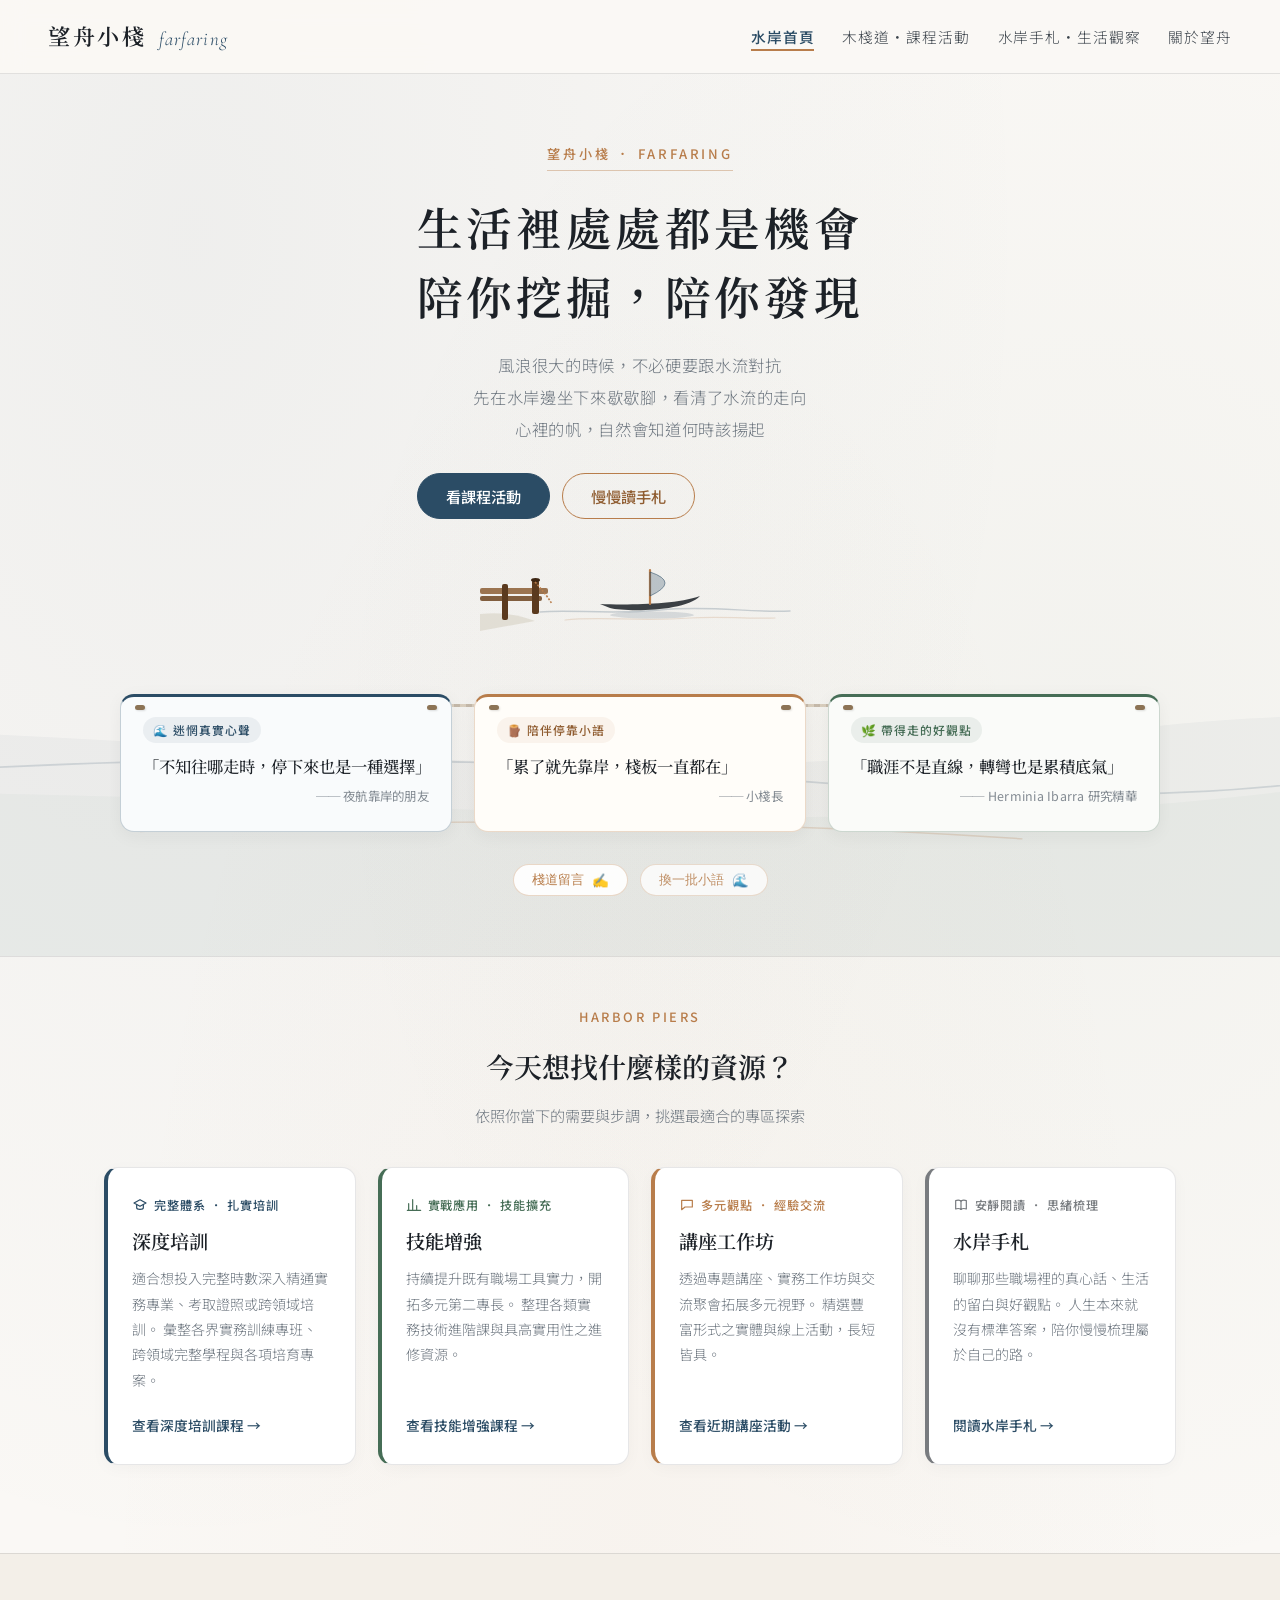
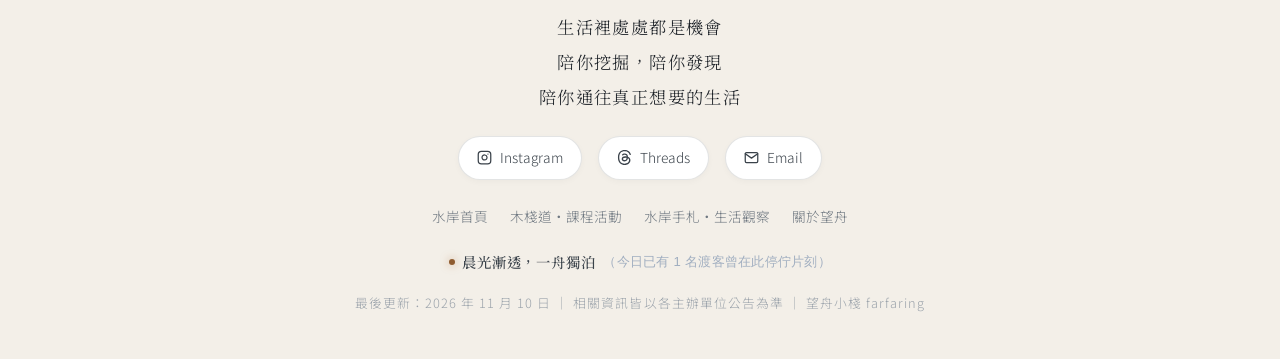
==== commit 40b24ab0: "Add files via upload" ====
--- a/index.html
+++ b/index.html
@@ -1,722 +1,722 @@
-<!DOCTYPE html>
-<html lang="zh-TW">
-<head>
-  <meta charset="UTF-8">
-  <meta name="viewport" content="width=device-width, initial-scale=1.0">
-  <title>望舟小棧 farfaring｜生活裡處處都是機會，陪你挖掘，陪你發現</title>
-  <link rel="icon" href="./images/favicon.png" type="image/png">
-  <link rel="preconnect" href="https://fonts.googleapis.com">
-  <link rel="preconnect" href="https://fonts.gstatic.com" crossorigin>
-  <link href="https://fonts.googleapis.com/css2?family=Cormorant+Garamond:ital,wght@0,500;0,600;1,400&family=Noto+Sans+TC:wght@300;400;500&family=Noto+Serif+TC:wght@400;500;600;700&display=swap" rel="stylesheet">
-  <link rel="stylesheet" href="./styles.css?v=20261121">
-  <style>
-    .home-hero {
-      position: relative;
-      min-height: 72vh;
-      display: flex;
-      flex-direction: column;
-      justify-content: center;
-      align-items: center;
-      padding: 64px 24px 44px;
-      text-align: center;
-      border-bottom: 1px solid var(--hairline);
-      overflow: hidden;
-    }
-
-    .ink-wash-svg {
-      position: absolute;
-      inset: 0;
-      width: 100%;
-      height: 100%;
-      pointer-events: none;
-      z-index: 0;
-    }
-
-    .hero-inner {
-      position: relative;
-      z-index: 2;
-      max-width: 720px;
-    }
-
-    .hero-badge {
-      display: inline-block;
-      font-size: 0.82rem;
-      letter-spacing: 0.22em;
-      color: var(--amber-pier);
-      border-bottom: 1px solid rgba(184, 125, 75, 0.4);
-      padding-bottom: 4px;
-      margin-bottom: 22px;
-      font-weight: 500;
-    }
-
-    .hero-heading {
-      font-family: 'Noto Serif TC', serif;
-      font-size: clamp(2rem, 3.8vw, 2.85rem);
-      font-weight: 600;
-      color: var(--ink-black);
-      line-height: 1.5;
-      letter-spacing: 0.08em;
-      margin-bottom: 20px;
-    }
-
-    .hero-lead {
-      font-size: 1.02rem;
-      color: var(--ink-muted);
-      max-width: 600px;
-      margin: 0 auto 20px;
-      letter-spacing: 0.04em;
-      line-height: 1.95;
-    }
-
-    /* 導引四大木棧道卡片 */
-    .compass-grid {
-      display: grid;
-      grid-template-columns: repeat(auto-fit, minmax(250px, 1fr));
-      gap: 22px;
-      margin-top: 28px;
-    }
-
-    .compass-card {
-      background: #FFFFFF;
-      border: 1px solid var(--hairline);
-      border-radius: var(--radius-md);
-      padding: 26px 24px;
-      text-decoration: none;
-      color: var(--ink-body);
-      display: flex;
-      flex-direction: column;
-      justify-content: space-between;
-      transition: all 0.3s cubic-bezier(0.25, 1, 0.5, 1);
-      position: relative;
-      box-shadow: 0 4px 16px rgba(28, 33, 39, 0.03);
-    }
-
-    .compass-card:hover {
-      border-color: var(--amber-pier);
-      transform: translateY(-5px);
-      box-shadow: 0 12px 28px rgba(30, 36, 43, 0.08);
-    }
-
-    .compass-mood {
-      font-size: 0.76rem;
-      color: var(--amber-pier);
-      letter-spacing: 0.08em;
-      margin-bottom: 10px;
-      font-weight: 500;
-    }
-
-    .compass-title {
-      font-family: 'Noto Serif TC', serif;
-      font-size: 1.2rem;
-      font-weight: 600;
-      color: var(--ink-black);
-      line-height: 1.45;
-      margin-bottom: 12px;
-    }
-
-    .compass-desc {
-      font-size: 0.88rem;
-      color: var(--ink-muted);
-      margin-bottom: 20px;
-      line-height: 1.8;
-      min-height: 52px; /* 統一卡片高度節奏 */
-    }
-
-    .compass-go {
-      font-size: 0.86rem;
-      color: var(--indigo-water);
-      font-weight: 500;
-      display: inline-flex;
-      align-items: center;
-      gap: 6px;
-      transition: gap 0.2s;
-    }
-
-    .compass-card:hover .compass-go {
-      gap: 10px;
-      color: var(--amber-pier);
-    }
-  </style>
-</head>
-<body>
-
-  <!-- Navigation -->
-  <nav class="site-nav">
-    <a href="./index.html" class="brand-mark">
-      <span class="brand-zh">望舟小棧</span>
-      <span class="brand-en">farfaring</span>
-    </a>
-    <ul class="nav-links">
-      <li><a href="./index.html" class="active">水岸首頁</a></li>
-      <li><a href="./resources.html">木棧道・課程活動</a></li>
-      <li><a href="./articles.html">水岸手札・生活觀察</a></li>
-      <li><a href="./about.html">關於望舟</a></li>
-    </ul>
-  </nav>
-
-  <!-- Hero Header -->
-  <header class="home-hero">
-    <svg class="ink-wash-svg" viewBox="0 0 1440 600" fill="none" xmlns="http://www.w3.org/2000/svg" preserveAspectRatio="xMidYMid slice">
-      <path d="M-100 460 C 280 410, 620 510, 1020 450 C 1250 415, 1400 460, 1540 440 L 1540 600 L -100 600 Z" fill="#2B4C65" fill-opacity="0.045"/>
-      <path d="M-100 500 C 340 460, 760 540, 1180 485 C 1350 465, 1460 495, 1540 490 L 1540 600 L -100 600 Z" fill="#466D56" fill-opacity="0.035"/>
-      <path d="M220 475 Q 520 455 820 480 T 1260 465" stroke="#2B4C65" stroke-opacity="0.16" stroke-width="1.2" fill="none"/>
-      <path d="M380 515 Q 680 500 980 520" stroke="#B87D4B" stroke-opacity="0.22" stroke-width="1" fill="none"/>
-    </svg>
-
-    <div class="hero-inner">
-      <!-- 乾淨大氣眉標（拔除自封頭銜） -->
-      <div class="hero-badge">望舟小棧 ． FARFARING</div>
-      <h1 class="hero-heading">
-        生活裡處處都是機會<br>
-        陪你挖掘，陪你發現
-      </h1>
-      <!-- 平視對談感小字（三行平穩對稱，絕不孤字換行） -->
-      <p class="hero-lead">
-        風浪很大的時候，不必硬要跟水流對抗<br>
-        先在水岸邊坐下來歇歇腳，看清了水流的走向<br>
-        心裡的帆，自然會知道何時該揚起
-      </p>
-      <div class="hero-actions">
-        <a href="./resources.html" class="hero-btn hero-btn-primary">看課程活動</a>
-        <a href="./articles.html" class="hero-btn hero-btn-secondary">慢慢讀手札</a>
-      </div>
-    </div>
-
-    <!-- 小舟水岸意境舞台（木棧道碼頭 ＋ 水岸邊緣 ＋ 自動隨機自然漂動） -->
-    <div id="boatStage" class="boat-stage state-ambient">
-      <svg class="animated-boat-svg" viewBox="0 0 320 100" fill="none" xmlns="http://www.w3.org/2000/svg">
-        <!-- 木棧道碼頭與水岸邊緣（岸邊場景） -->
-        <g class="pier-dock-group">
-          <!-- 水岸斜坡土岸 -->
-          <path d="M0 78 Q 30 75 55 85 L 0 95 Z" fill="#D8D2C5" fill-opacity="0.6"/>
-          <!-- 延伸入水的木棧板平台 -->
-          <rect x="0" y="52" width="68" height="6" rx="2" fill="#8C5E35" fill-opacity="0.85"/>
-          <rect x="0" y="60" width="62" height="5" rx="2" fill="#754E2C" fill-opacity="0.9"/>
-          <!-- 木棧道垂直木樁 -->
-          <rect x="52" y="44" width="7" height="34" rx="2" fill="#5B3A1E"/>
-          <rect x="22" y="48" width="6" height="36" rx="2" fill="#5B3A1E"/>
-          <!-- 繫纜樁金屬/木質頂部 -->
-          <ellipse cx="55.5" cy="44" rx="4.5" ry="2" fill="#3D2613"/>
-          <!-- 垂落水中的繫船繩索 -->
-          <path d="M55 46 Q 66 58 72 68" stroke="#B87D4B" stroke-width="1.6" stroke-dasharray="2 1.5" fill="none"/>
-        </g>
-
-        <!-- 水面輕波紋線 -->
-        <path class="water-wave-1" d="M60 76 C 90 73, 130 79, 180 74 C 230 69, 270 77, 310 75" stroke="#2B4C65" stroke-opacity="0.22" stroke-width="1.4" stroke-linecap="round"/>
-        <path class="water-wave-2" d="M85 84 C 120 80, 160 86, 210 82 C 240 80, 275 83, 295 82" stroke="#B87D4B" stroke-opacity="0.2" stroke-width="1.2" stroke-linecap="round"/>
-
-        <!-- 動態小舟主體（支援自然靠泊、逐流、迎風揚帆多種隨機動態） -->
-        <g class="sailing-vessel" id="sailingVessel" title="水面微漾的小舟，點擊試試泛起微波">
-          <!-- 舟身 -->
-          <path d="M120 68 C 145 69, 195 69, 220 60 C 205 76, 145 76, 130 72 Z" fill="#1C2127" fill-opacity="0.85"/>
-          <!-- 桅杆與小帆 -->
-          <path d="M170 68 L 170 34" stroke="#B87D4B" stroke-width="2.2" stroke-linecap="round"/>
-          <path class="boat-sail" d="M170 36 Q 200 46 170 60 Z" fill="#2B4C65" fill-opacity="0.28" stroke="#2B4C65" stroke-opacity="0.55" stroke-width="1"/>
-          <!-- 水面小舟倒影 -->
-          <ellipse class="boat-reflection" cx="172" cy="79" rx="42" ry="3.5" fill="#2B4C65" fill-opacity="0.14"/>
-        </g>
-      </svg>
-    </div>
-
-    <!-- 漂浮棧板（麻繩軸線 ＋ Hover即時展開 ＋ 排版無空白Bug） -->
-    <div class="boardwalk-container">
-      <div class="rope-axis"></div>
-
-      <div class="floating-stream-track">
-        <!-- 棧板 1: 琥珀暖木 -->
-        <div class="wood-plank plank-amber" onclick="this.classList.toggle('open')">
-          <div>
-            <div class="plank-top-meta">
-              <span class="plank-tag">🪵 陪伴停靠小語</span>
-            </div>
-            <div class="plank-quote">「累了就先靠岸，棧板一直都在」</div>
-          </div>
-          <div class="plank-expanded-text">
-            並不是每個季節都要用力划槳。先把呼吸調順了、把身心照顧好了，木棧板永遠在這裡為你留一個停靠處。
-          </div>
-        </div>
-
-        <!-- 棧板 2: 沉靜靛藍 -->
-        <div class="wood-plank plank-indigo" onclick="this.classList.toggle('open')">
-          <div>
-            <div class="plank-top-meta">
-              <span class="plank-tag">🌊 迷惘真實心聲</span>
-            </div>
-            <div class="plank-quote">「不知往哪走時，停下來也是一種選擇」</div>
-          </div>
-          <div class="plank-expanded-text">
-            大家都在急著往前趕路，但停下來重新看看地圖與自己真正的需要，才不會在不適合自己的河道上筋疲力竭。
-          </div>
-        </div>
-
-        <!-- 棧板 3: 淡墨竹葉青 -->
-        <div class="wood-plank plank-bamboo" onclick="this.classList.toggle('open')">
-          <div>
-            <div class="plank-top-meta">
-              <span class="plank-tag">🌿 帶得走的好觀點</span>
-            </div>
-            <div class="plank-quote">「職涯不是直線，轉彎也是累積底氣」</div>
-          </div>
-          <div class="plank-expanded-text">
-            當代生涯發展研究指出：人的成長本就是非線性的。過去走過的每一段嘗試，都能在未來轉化為專屬於你的底氣。
-          </div>
-        </div>
-      </div>
-
-      <!-- 投稿靠岸小句入口 與 換一批停靠小語 -->
-      <div class="boardwalk-footer-bar" style="gap:12px;">
-        <button class="btn-open-submit" onclick="openModal('submission')">
-          <span>棧道留言</span>
-          <span>✍️</span>
-        </button>
-        <button class="btn-open-submit" style="opacity:0.85;" onclick="refreshBoardwalkPlanks()" title="讓湖面水流流動，換一批不同的停靠短句">
-          <span>換一批小語</span>
-          <span>🌊</span>
-        </button>
-      </div>
-    </div>
-  </header>
-
-  <!-- Main: 四大功能探索區（回歸使用者目的，不預設時段，不設限形式） -->
-  <main class="page-wrap">
-    <div style="text-align:center; margin-bottom:38px;">
-      <div class="page-eyebrow">HARBOR PIERS</div>
-      <h2 style="font-family:'Noto Serif TC',serif; font-size:1.75rem; font-weight:600; color:var(--ink-black);">
-        今天想找什麼樣的資源？
-      </h2>
-      <p style="font-size:0.95rem; color:var(--ink-muted); margin-top:8px;">
-        依照你當下的需要與步調，挑選最適合的專區探索
-      </p>
-    </div>
-
-    <div class="compass-grid">
-      <!-- 卡片 1: 深度培訓 -->
-      <a href="./resources.html?type=deep" class="compass-card">
-        <div>
-          <div class="compass-mood">完整體系 ． 扎實培訓</div>
-          <h3 class="compass-title">深度培訓</h3>
-          <p class="compass-desc">
-            適合想投入完整時數深入精通實務專業、考取證照或跨領域培訓。<br>
-            彙整各界實務訓練專班、跨領域完整學程與各項培育專案。
-          </p>
-        </div>
-        <div class="compass-go">查看深度培訓課程 →</div>
-      </a>
-
-      <!-- 卡片 2: 技能增強 -->
-      <a href="./resources.html?type=upskill" class="compass-card">
-        <div>
-          <div class="compass-mood">實戰應用 ． 技能擴充</div>
-          <h3 class="compass-title">技能增強</h3>
-          <p class="compass-desc">
-            持續提升既有職場工具實力，開拓多元第二專長。<br>
-            整理各類實務技術進階課與具高實用性之進修資源。
-          </p>
-        </div>
-        <div class="compass-go">查看技能增強課程 →</div>
-      </a>
-
-      <!-- 卡片 3: 講座與工作坊 -->
-      <a href="./resources.html?type=events" class="compass-card">
-        <div>
-          <div class="compass-mood">多元觀點 ． 經驗交流</div>
-          <h3 class="compass-title">講座工作坊</h3>
-          <p class="compass-desc">
-            透過專題講座、實務工作坊與交流聚會拓展多元視野。<br>
-            精選豐富形式之實體與線上活動，長短皆具。
-          </p>
-        </div>
-        <div class="compass-go">查看近期講座活動 →</div>
-      </a>
-
-      <!-- 卡片 4: 水岸手札 -->
-      <a href="./articles.html" class="compass-card">
-        <div>
-          <div class="compass-mood">安靜閱讀 ． 思緒梳理</div>
-          <h3 class="compass-title">水岸手札</h3>
-          <p class="compass-desc">
-            聊聊那些職場裡的真心話、生活的留白與好觀點。<br>
-            人生本來就沒有標準答案，陪你慢慢梳理屬於自己的路。
-          </p>
-        </div>
-        <div class="compass-go">閱讀水岸手札 →</div>
-      </a>
-    </div>
-
-    <!-- 快截止的課程：資料來自課程頁同一份載入函式，0 筆時整區不顯示 -->
-    <section class="soon-section" id="soonSection" hidden>
-      <div class="soon-head">
-        <h2 class="soon-title">快截止的課程</h2>
-        <a href="./resources.html" class="soon-all">看全部課程</a>
-      </div>
-      <div class="soon-list" id="soonList"></div>
-    </section>
-  </main>
-
-  <!-- Footer -->
-  <footer class="site-footer">
-    <div class="footer-quote">
-      生活裡處處都是機會<br>
-      陪你挖掘，陪你發現<br>
-      陪你通往真正想要的生活
-    </div>
-
-    <div class="footer-social-bar">
-      <a href="https://www.instagram.com/farfaring/" target="_blank" rel="noopener" class="social-badge-btn" title="Instagram">
-        <svg width="15" height="15" viewBox="0 0 24 24" fill="none" stroke="currentColor" stroke-width="2" stroke-linecap="round" stroke-linejoin="round" aria-hidden="true"><rect x="2" y="2" width="20" height="20" rx="5" ry="5"></rect><path d="M16 11.37A4 4 0 1 1 12.63 8 4 4 0 0 1 16 11.37z"></path><line x1="17.5" y1="6.5" x2="17.51" y2="6.5"></line></svg>
-        <span>Instagram</span>
-      </a>
-      <a href="https://www.threads.net/@farfaring" target="_blank" rel="noopener" class="social-badge-btn" title="Threads">
-        <svg width="15" height="15" viewBox="0 0 16 16" fill="currentColor" aria-hidden="true"><path d="M6.321 6.016c-.27-.18-1.166-.802-1.166-.802.756-1.081 1.753-1.502 3.132-1.502.975 0 1.803.327 2.394.948s.928 1.509 1.005 2.644q.492.207.905.484c1.109.745 1.719 1.86 1.719 3.137 0 2.716-2.226 5.075-6.256 5.075C4.594 16 1 13.987 1 7.994 1 2.034 4.482 0 8.044 0 9.69 0 13.55.243 15 5.036l-1.36.353C12.516 1.974 10.163 1.43 8.006 1.43c-3.565 0-5.582 2.171-5.582 6.79 0 4.143 2.254 6.343 5.63 6.343 2.777 0 4.847-1.443 4.847-3.556 0-1.438-1.208-2.127-1.27-2.127-.236 1.234-.868 3.31-3.644 3.31-1.618 0-3.013-1.118-3.013-2.582 0-2.09 1.984-2.847 3.55-2.847.586 0 1.294.04 1.663.114 0-.637-.54-1.728-1.9-1.728-1.25 0-1.566.405-1.967.868ZM8.716 8.19c-2.04 0-2.304.87-2.304 1.416 0 .878 1.043 1.168 1.6 1.168 1.02 0 2.067-.282 2.232-2.423a6.2 6.2 0 0 0-1.528-.161"/></svg>
-        <span>Threads</span>
-      </a>
-      <a href="mailto:farfaring.space@gmail.com" class="social-badge-btn" title="Email">
-        <svg width="15" height="15" viewBox="0 0 24 24" fill="none" stroke="currentColor" stroke-width="2" stroke-linecap="round" stroke-linejoin="round" aria-hidden="true"><path d="M4 4h16c1.1 0 2 .9 2 2v12c0 1.1-.9 2-2 2H4c-1.1 0-2-.9-2-2V6c0-1.1.9-2 2-2z"></path><polyline points="22,6 12,13 2,6"></polyline></svg>
-        <span>Email</span>
-      </a>
-    </div>
-
-    <div class="footer-links-row">
-      <a href="./index.html">水岸首頁</a>
-      <a href="./resources.html">木棧道・課程活動</a>
-      <a href="./articles.html">水岸手札・生活觀察</a>
-      <a href="./about.html">關於望舟</a>
-    </div>
-
-    <!-- 🌊 水岸即時陪伴與渡客停佇狀態列 -->
-    <div class="footer-dock-presence" id="wangzhouDockPresence"></div>
-
-    <div class="footer-maintenance-stamp">
-      最後更新：<span id="autoMonthYear"></span> ｜ 相關資訊皆以各主辦單位公告為準 ｜ 望舟小棧 farfaring
-    </div>
-  </footer>
-
-  <!-- 互動彈跳視窗（小棧長親審 ＋ 隨機水岸化名系統） -->
-  <!-- 互動彈跳視窗（小棧長親審 ＋ 隨機水岸化名系統） -->
-  <div id="generalModal" class="modal-overlay" onclick="if(event.target===this)closeModal()">
-    <div class="modal-content">
-      <button class="modal-close-btn" onclick="closeModal()">×</button>
-      <h3 id="modalTitle" class="modal-title">棧道留言 ✍️</h3>
-      <p id="modalDesc" class="modal-desc" style="line-height:1.8;">
-        每一則投遞的留言，小棧長都會親自細細閱讀。<br>
-        為了守護這片安靜互助的水岸，小棧保有篩選、潤飾與刊登之權限。<br>
-        <span style="display:block; margin-top:8px; font-size:0.75rem; color:#A0AEC0; line-height:1.6;">⚠️ 不接受任何商業推銷、營利廣告、敏感詞彙或人身攻擊等言論。</span>
-      </p>
-
-      <form onsubmit="handleModalSubmit(event)">
-        <!-- 蜜罐防護（防機器人自動刷單） -->
-        <input type="text" id="modalHpField" style="display:none !important; position:absolute; left:-9999px;" tabindex="-1" autocomplete="off">
-
-        <div class="form-group">
-          <label>你想分享的心聲短句或回饋：</label>
-          <textarea id="modalText" rows="4" placeholder="寫下你的感想、困惑、生活觀察或想在棧道留下的話..." required></textarea>
-        </div>
-        <div class="form-group">
-          <div style="display:flex; justify-content:space-between; align-items:center; margin-bottom:6px;">
-            <label style="margin:0;">如何稱呼你：</label>
-            <button type="button" onclick="rollRandomName()" style="background:none; border:none; color:var(--amber-pier); font-size:0.8rem; cursor:pointer; font-family:inherit; display:inline-flex; align-items:center; gap:4px;" title="點擊讓小棧換一個隨機名籤">
-              <span>🎲</span>
-              <span>讓小棧為你取名</span>
-            </button>
-          </div>
-          <input type="text" id="modalAuthor" placeholder="留個代稱吧（留空由小棧為你隨機取名）">
-        </div>
-        <button type="submit" class="btn-submit-action">送出棧道留言 ✍️</button>
-      </form>
-    </div>
-  </div>
-
-  <!-- 引用全站共享數據核心 -->
-  <script src="./data.js?v=20261121"></script>
-
-  <script>
-    // 讀取真實最後維護日期（由主理人在後台真實烙印，絕非讀者端偽造當前時鐘）
-    WangzhouCloud.showLastUpdated('autoMonthYear');
-
-    // 快截止預覽：最多 3 筆，排序與課程頁相同（截止日近到遠），排除已截止與尚未開放報名
-    function renderSoonCourses() {
-      const section = document.getElementById('soonSection');
-      const list = document.getElementById('soonList');
-      if (!section || !list) return;
-      const items = [];
-      (SITE_DATA.courses || []).forEach(c => {
-        if (c.isDraft || c.active === false) return;
-        if (!/^\d{4}-\d{2}-\d{2}$/.test(c.deadline || '')) return;
-        const days = Math.ceil((new Date(`${c.deadline}T23:59:59+08:00`).getTime() - Date.now()) / 86400000);
-        if (days < 0) return;
-        if (wzRegNotYetOpen(c.regOpenDate)) return;
-        if (wzDeadlineClosedToday(c.deadline, c.deadlineTime)) return;
-        items.push({ c, days });
-      });
-      items.sort((a, b) => a.days - b.days);
-      const top = items.slice(0, 3);
-      section.hidden = top.length === 0;
-      list.innerHTML = top.map(({ c, days }) => {
-        const urgent = days <= 5;
-        const label = urgent
-          ? (days === 0 ? `⚡ 今天${c.deadlineTime ? ' ' + wzEscape(c.deadlineTime) + ' ' : ''}截止` : `⚡ 報名倒數中（剩 ${wzEscape(days)} 天）`)
-          : `📅 報名截止：${wzEscape(c.deadline)}${c.deadlineTime ? ' ' + wzEscape(c.deadlineTime) : ''}`;
-        return `<a href="./resources.html" class="soon-card">
-          <div class="res-top-row">
-            ${c.locationLabel ? `<span class="res-type-pill">${wzEscape(c.locationLabel)}</span>` : ''}
-            <span class="res-status-pill ${urgent ? 'status-urgent' : 'status-open'}">${label}</span>
-          </div>
-          <div class="soon-card-title">${wzEscape(c.title)}</div>
-          <div class="soon-card-provider">🏛️ ${wzEscape(c.provider)}</div>
-        </a>`;
-      }).join('');
-    }
-    renderSoonCourses();
-    window.addEventListener('WangzhouDataSynced', renderSoonCourses);
-
-    // 動態渲染漂浮棧板（支援後台隨時增減，採用「水流隨機輪替」機制：每次隨機浮現 3 塊最佳金句）
-    function renderBoardwalkPlanks() {
-      const track = document.querySelector('.floating-stream-track');
-      if (!track || !SITE_DATA.planks || SITE_DATA.planks.length === 0) return;
-      track.innerHTML = '';
-
-      // 當棧板總數超過 3 塊時，隨機選取 3 塊浮出水面（每次造訪帶來不同陪伴）
-      let displayPlanks = [...SITE_DATA.planks];
-      const maxDisplay = 3;
-      if (displayPlanks.length > maxDisplay) {
-        for (let i = displayPlanks.length - 1; i > 0; i--) {
-          const j = Math.floor(Math.random() * (i + 1));
-          [displayPlanks[i], displayPlanks[j]] = [displayPlanks[j], displayPlanks[i]];
-        }
-        displayPlanks = displayPlanks.slice(0, maxDisplay);
-      }
-
-      displayPlanks.forEach(p => {
-        const plank = document.createElement('div');
-        plank.className = `wood-plank plank-${wzSafeId(p.categoryKey)}`;
-        plank.onclick = function() { this.classList.toggle('open'); };
-        plank.innerHTML = `
-          <div>
-            <div class="plank-top-meta">
-              <span class="plank-tag">${wzEscape(p.categoryName)}</span>
-            </div>
-            <div class="plank-quote">${wzEscape(p.quote)}</div>
-            ${p.author ? `<div class="plank-author" style="font-size:0.78rem; color:var(--ink-muted); margin-top:6px; margin-bottom:2px; text-align:right; font-weight:400; opacity:0.85; letter-spacing:0.02em;">── ${wzEscape(p.author)}</div>` : ''}
-          </div>
-          <div class="plank-expanded-text">
-            ${wzEscape(p.expanded)}
-          </div>
-        `;
-        track.appendChild(plank);
-      });
-    }
-
-    let isPlankSwitching = false;
-
-    // 平滑水流波浪換批過渡（先沉入微波 ➔ 更新內容 ➔ 再緩緩浮起）
-    function refreshBoardwalkPlanks() {
-      const track = document.querySelector('.floating-stream-track');
-      if (!track || isPlankSwitching) return;
-      isPlankSwitching = true;
-
-      track.classList.add('switching');
-
-      setTimeout(() => {
-        renderBoardwalkPlanks();
-        track.classList.remove('switching');
-        setTimeout(() => {
-          isPlankSwitching = false;
-        }, 320);
-      }, 260);
-    }
-
-    renderBoardwalkPlanks();
-
-    // 雲端木棧板載入後重新浮現（後台修改的短句才會出現在讀者眼前）
-    window.addEventListener('WangzhouDataSynced', renderBoardwalkPlanks);
-
-    // ============================================================
-    // 1. 小舟水岸動態隨機呈現引擎（多種自然水流與小舟姿態，隨機切換）
-    // ============================================================
-    const boatModes = ['anim-docked', 'anim-drift', 'anim-breeze', 'anim-calm'];
-    const vessel = document.getElementById('sailingVessel');
-    const stage = document.getElementById('boatStage');
-
-    function setRandomBoatAnimation() {
-      if (!vessel) return;
-      const currentMode = boatModes.find(m => vessel.classList.contains(m));
-      const availableModes = boatModes.filter(m => m !== currentMode);
-      const chosenMode = availableModes[Math.floor(Math.random() * availableModes.length)];
-
-      boatModes.forEach(m => vessel.classList.remove(m));
-      vessel.classList.add(chosenMode);
-
-      // 隨機賦予 8.5s ~ 15.5s 的自然呼吸漂動週期
-      const randomDuration = (8.5 + Math.random() * 7).toFixed(1) + 's';
-      vessel.style.animationDuration = randomDuration;
-    }
-
-    // 頁面載入時即隨機決定動態情境
-    setRandomBoatAnimation();
-
-    // 每隔 18~28 秒自然變換一次水流模式與小舟姿態
-    setInterval(() => {
-      setRandomBoatAnimation();
-    }, 18000 + Math.random() * 10000);
-
-    // 點擊小舟或水面時，觸發水波漣漪晃動反應
-    if (stage) {
-      stage.addEventListener('click', () => {
-        if (!vessel) return;
-        vessel.classList.remove('boat-rippled');
-        void vessel.offsetWidth;
-        vessel.classList.add('boat-rippled');
-        setTimeout(() => {
-          vessel.classList.remove('boat-rippled');
-          setRandomBoatAnimation();
-        }, 1600);
-      });
-    }
-
-    // ============================================================
-    // 2. 豐富水岸隨機名籤庫（超過 1,200 種詩意組合，留空由小棧隨機）
-    // ============================================================
-    const aliasPrefixes = [
-      "晨光中的", "微風裡的", "黃昏靠岸的", "夜航中的", "雨後散步的", "清晨繫纜的",
-      "晴空下的", "坐在岸邊的", "逆風划行的", "等待起風的", "暫時歇槳的", "帶本書來的",
-      "喝口熱茶的", "看夕陽落下的", "整理行囊的", "迎著潮汐的", "月光映照的", "剛解開纜繩的",
-      "在棧道吹風的", "帶著新念頭的", "慢慢前行的", "卸下包袱的", "遠道而來的", "深呼吸停頓的",
-      "尋找下個河道的", "望著水面波紋的", "停下來看雲的", "把腳浸在水裡的", "靠著木樁歇息的",
-      "起早看日出的", "提著一盞燈火的", "隨波慢慢漂的", "等待水霧散去的", "把心事放下的",
-      "剛調好呼吸的", "靜聽水聲的", "換上輕裝的", "在渡口沉思的", "向遠方眺望的", "在樹蔭下歇涼的"
-    ];
-
-    const aliasNouns = [
-      "舟子", "旅人", "漫步者", "靠岸人", "夜航者", "過客", "採貝人", "看雲人",
-      "尋風者", "聽濤者", "歇腳客", "擺渡人", "踏浪者", "溯流客", "探路人", "行路者",
-      "歸帆者", "觀星人", "思索者", "寄信人", "泊舟人", "水岸朋友", "看水旅者", "解纜者",
-      "拾光者", "問路人", "獨木舟手", "守港人", "岸邊知己", "掌燈人"
-    ];
-
-    const specialAliases = [
-      "暫時停靠的鹿", "湖邊那棵柳樹", "水岸木棧板的一角", "微風裡的一片落葉", "石階上的旅人筆記",
-      "岸邊那葉小木舟", "江心那朵白浪", "棧道上的半杯溫茶", "水邊靜靜發呆的石子", "渡口等待起航的風",
-      "江畔那一彎新月", "蘆葦叢裡的白鷺", "帶著茶香的微風", "清晨的第一聲水鳥", "斜陽下的一道波光",
-      "守候港灣的老燈塔", "木樁上打盹的蜻蜓", "緩緩沉澱的漣漪", "木棧道的一抹暖陽", "河畔安靜的旅人"
-    ];
-
-    function getRandomAlias() {
-      // 5% 機率抽中特殊單句名籤，95% 機率從 40x30 = 1,200 種前綴+角色組合隨機產生
-      if (Math.random() < 0.05) {
-        return specialAliases[Math.floor(Math.random() * specialAliases.length)];
-      }
-      const p = aliasPrefixes[Math.floor(Math.random() * aliasPrefixes.length)];
-      const n = aliasNouns[Math.floor(Math.random() * aliasNouns.length)];
-      return p + n;
-    }
-
-    function rollRandomName() {
-      const name = getRandomAlias();
-      const input = document.getElementById('modalAuthor');
-      input.value = name;
-      input.style.transition = 'background 0.3s';
-      input.style.background = '#FFFDF5';
-      setTimeout(() => { input.style.background = ''; }, 300);
-    }
-
-    function openModal(type) {
-      const modal = document.getElementById('generalModal');
-      const title = document.getElementById('modalTitle');
-      const desc = document.getElementById('modalDesc');
-      if (type === 'submission') {
-        title.innerText = '棧道留言 ✍️';
-        desc.innerHTML = `每一則投遞的留言，小棧長都會親自細細閱讀。<br>為了守護這片安靜互助的水岸，小棧保有篩選、潤飾與刊登之權限。<br><span style="display:block; margin-top:8px; font-size:0.75rem; color:#A0AEC0; line-height:1.6;">⚠️ 不接受任何商業推銷、營利廣告、敏感詞彙或人身攻擊等言論。</span>`;
-      }
-      modal.classList.add('open');
-    }
-
-    function closeModal() {
-      document.getElementById('generalModal').classList.remove('open');
-    }
-
-    // 訪客投稿：留空由小棧隨機取名，並具備防惡意刷單機制，真實存入後台審核箱
-    function handleModalSubmit(e) {
-      e.preventDefault();
-
-      // 1. 蜜罐防護（防機器人自動填寫）
-      const hp = document.getElementById('modalHpField').value;
-      if (hp) {
-        closeModal();
-        return;
-      }
-
-      const txt = document.getElementById('modalText').value.trim();
-
-      // 2. 邊界與字數防護
-      if (txt.length < 4) {
-        alert('請至少填寫 4 個字以上的心聲或短句喔！');
-        return;
-      }
-      if (txt.length > 500) {
-        alert('留言字數上限為 500 字，請稍作精簡。');
-        return;
-      }
-
-      // 3. 30 秒頻率限制（防連續刷單惡意洗版）
-      const lastSubmit = parseInt(localStorage.getItem('WANGZHOU_LAST_QUOTE_SUBMIT') || '0', 10);
-      const nowMs = Date.now();
-      if (nowMs - lastSubmit < 30000) {
-        const waitSec = Math.ceil((30000 - (nowMs - lastSubmit)) / 1000);
-        alert(`小棧已收到您的心意囉！為了維護水岸安寧，請稍候 ${waitSec} 秒後再行留言。`);
-        return;
-      }
-
-      // 4. 重複內容防護
-      const lastContent = localStorage.getItem('WANGZHOU_LAST_QUOTE_TEXT') || '';
-      if (lastContent === txt) {
-        alert('這則留言您剛才已經投遞過囉，請勿重複送出！');
-        return;
-      }
-
-      let author = document.getElementById('modalAuthor').value.trim();
-      let isRandomlyAssigned = false;
-
-      // 留空由小棧隨機取名
-      if (!author) {
-        author = getRandomAlias();
-        isRandomlyAssigned = true;
-      }
-
-      const now = new Date();
-      const dateStr = `${now.getFullYear()}-${String(now.getMonth() + 1).padStart(2, '0')}-${String(now.getDate()).padStart(2, '0')} ${String(now.getHours()).padStart(2, '0')}:${String(now.getMinutes()).padStart(2, '0')}`;
-
-      const newSub = {
-        id: "sub-" + Date.now(),
-        type: "quote",
-        typeName: "棧道留言",
-        title: txt.slice(0, 24) + (txt.length > 24 ? "..." : ""),
-        author: author,
-        contact: "",
-        content: txt,
-        extra: "",
-        createdAt: dateStr,
-        status: "unread"
-      };
-
-      try {
-        localStorage.setItem('WANGZHOU_LAST_QUOTE_SUBMIT', String(nowMs));
-        localStorage.setItem('WANGZHOU_LAST_QUOTE_TEXT', txt);
-      } catch (err) {}
-
-      if (window.WangzhouCloud) {
-        window.WangzhouCloud.submitGuestFeedback(newSub).catch(console.warn);
-      }
-
-      if (isRandomlyAssigned) {
-        alert(`謝謝你的心意！小棧已為你隨機取好名籤「${author}」，棧道留言已妥善送達後台審核箱。`);
-      } else {
-        alert(`謝謝你（${author}）的心意！小棧長已收到你的棧道留言，已妥善送達後台審核箱。`);
-      }
-
-      document.getElementById('modalText').value = '';
-      document.getElementById('modalAuthor').value = '';
-      closeModal();
-    }
-  </script>
-</body>
-</html>
+<!DOCTYPE html>
+<html lang="zh-TW">
+<head>
+  <meta charset="UTF-8">
+  <meta name="viewport" content="width=device-width, initial-scale=1.0">
+  <title>望舟小棧 farfaring｜生活裡處處都是機會，陪你挖掘，陪你發現</title>
+  <link rel="icon" href="./images/favicon.png" type="image/png">
+  <link rel="preconnect" href="https://fonts.googleapis.com">
+  <link rel="preconnect" href="https://fonts.gstatic.com" crossorigin>
+  <link href="https://fonts.googleapis.com/css2?family=Cormorant+Garamond:ital,wght@0,500;0,600;1,400&family=Noto+Sans+TC:wght@300;400;500&family=Noto+Serif+TC:wght@400;500;600;700&display=swap" rel="stylesheet">
+  <link rel="stylesheet" href="./styles.css?v=20261121b">
+  <style>
+    .home-hero {
+      position: relative;
+      min-height: 72vh;
+      display: flex;
+      flex-direction: column;
+      justify-content: center;
+      align-items: center;
+      padding: 64px 24px 44px;
+      text-align: center;
+      border-bottom: 1px solid var(--hairline);
+      overflow: hidden;
+    }
+
+    .ink-wash-svg {
+      position: absolute;
+      inset: 0;
+      width: 100%;
+      height: 100%;
+      pointer-events: none;
+      z-index: 0;
+    }
+
+    .hero-inner {
+      position: relative;
+      z-index: 2;
+      max-width: 720px;
+    }
+
+    .hero-badge {
+      display: inline-block;
+      font-size: 0.82rem;
+      letter-spacing: 0.22em;
+      color: var(--amber-pier);
+      border-bottom: 1px solid rgba(184, 125, 75, 0.4);
+      padding-bottom: 4px;
+      margin-bottom: 22px;
+      font-weight: 500;
+    }
+
+    .hero-heading {
+      font-family: 'Noto Serif TC', serif;
+      font-size: clamp(2rem, 3.8vw, 2.85rem);
+      font-weight: 600;
+      color: var(--ink-black);
+      line-height: 1.5;
+      letter-spacing: 0.08em;
+      margin-bottom: 20px;
+    }
+
+    .hero-lead {
+      font-size: 1.02rem;
+      color: var(--ink-muted);
+      max-width: 600px;
+      margin: 0 auto 20px;
+      letter-spacing: 0.04em;
+      line-height: 1.95;
+    }
+
+    /* 導引四大木棧道卡片 */
+    .compass-grid {
+      display: grid;
+      grid-template-columns: repeat(auto-fit, minmax(250px, 1fr));
+      gap: 22px;
+      margin-top: 28px;
+    }
+
+    .compass-card {
+      background: #FFFFFF;
+      border: 1px solid var(--hairline);
+      border-radius: var(--radius-md);
+      padding: 26px 24px;
+      text-decoration: none;
+      color: var(--ink-body);
+      display: flex;
+      flex-direction: column;
+      justify-content: space-between;
+      transition: all 0.3s cubic-bezier(0.25, 1, 0.5, 1);
+      position: relative;
+      box-shadow: 0 4px 16px rgba(28, 33, 39, 0.03);
+    }
+
+    .compass-card:hover {
+      border-color: var(--amber-pier);
+      transform: translateY(-5px);
+      box-shadow: 0 12px 28px rgba(30, 36, 43, 0.08);
+    }
+
+    .compass-mood {
+      font-size: 0.76rem;
+      color: var(--amber-pier);
+      letter-spacing: 0.08em;
+      margin-bottom: 10px;
+      font-weight: 500;
+    }
+
+    .compass-title {
+      font-family: 'Noto Serif TC', serif;
+      font-size: 1.2rem;
+      font-weight: 600;
+      color: var(--ink-black);
+      line-height: 1.45;
+      margin-bottom: 12px;
+    }
+
+    .compass-desc {
+      font-size: 0.88rem;
+      color: var(--ink-muted);
+      margin-bottom: 20px;
+      line-height: 1.8;
+      min-height: 52px; /* 統一卡片高度節奏 */
+    }
+
+    .compass-go {
+      font-size: 0.86rem;
+      color: var(--indigo-water);
+      font-weight: 500;
+      display: inline-flex;
+      align-items: center;
+      gap: 6px;
+      transition: gap 0.2s;
+    }
+
+    .compass-card:hover .compass-go {
+      gap: 10px;
+      color: var(--amber-pier);
+    }
+  </style>
+</head>
+<body>
+
+  <!-- Navigation -->
+  <nav class="site-nav">
+    <a href="./index.html" class="brand-mark">
+      <span class="brand-zh">望舟小棧</span>
+      <span class="brand-en">farfaring</span>
+    </a>
+    <ul class="nav-links">
+      <li><a href="./index.html" class="active">水岸首頁</a></li>
+      <li><a href="./resources.html">木棧道・課程活動</a></li>
+      <li><a href="./articles.html">水岸手札・生活觀察</a></li>
+      <li><a href="./about.html">關於望舟</a></li>
+    </ul>
+  </nav>
+
+  <!-- Hero Header -->
+  <header class="home-hero">
+    <svg class="ink-wash-svg" viewBox="0 0 1440 600" fill="none" xmlns="http://www.w3.org/2000/svg" preserveAspectRatio="xMidYMid slice">
+      <path d="M-100 460 C 280 410, 620 510, 1020 450 C 1250 415, 1400 460, 1540 440 L 1540 600 L -100 600 Z" fill="#2B4C65" fill-opacity="0.045"/>
+      <path d="M-100 500 C 340 460, 760 540, 1180 485 C 1350 465, 1460 495, 1540 490 L 1540 600 L -100 600 Z" fill="#466D56" fill-opacity="0.035"/>
+      <path d="M220 475 Q 520 455 820 480 T 1260 465" stroke="#2B4C65" stroke-opacity="0.16" stroke-width="1.2" fill="none"/>
+      <path d="M380 515 Q 680 500 980 520" stroke="#B87D4B" stroke-opacity="0.22" stroke-width="1" fill="none"/>
+    </svg>
+
+    <div class="hero-inner">
+      <!-- 乾淨大氣眉標（拔除自封頭銜） -->
+      <div class="hero-badge">望舟小棧 ． FARFARING</div>
+      <h1 class="hero-heading">
+        生活裡處處都是機會<br>
+        陪你挖掘，陪你發現
+      </h1>
+      <!-- 平視對談感小字（三行平穩對稱，絕不孤字換行） -->
+      <p class="hero-lead">
+        風浪很大的時候，不必硬要跟水流對抗<br>
+        先在水岸邊坐下來歇歇腳，看清了水流的走向<br>
+        心裡的帆，自然會知道何時該揚起
+      </p>
+      <div class="hero-actions">
+        <a href="./resources.html" class="hero-btn hero-btn-primary">看課程活動</a>
+        <a href="./articles.html" class="hero-btn hero-btn-secondary">慢慢讀手札</a>
+      </div>
+    </div>
+
+    <!-- 小舟水岸意境舞台（木棧道碼頭 ＋ 水岸邊緣 ＋ 自動隨機自然漂動） -->
+    <div id="boatStage" class="boat-stage state-ambient">
+      <svg class="animated-boat-svg" viewBox="0 0 320 100" fill="none" xmlns="http://www.w3.org/2000/svg">
+        <!-- 木棧道碼頭與水岸邊緣（岸邊場景） -->
+        <g class="pier-dock-group">
+          <!-- 水岸斜坡土岸 -->
+          <path d="M0 78 Q 30 75 55 85 L 0 95 Z" fill="#D8D2C5" fill-opacity="0.6"/>
+          <!-- 延伸入水的木棧板平台 -->
+          <rect x="0" y="52" width="68" height="6" rx="2" fill="#8C5E35" fill-opacity="0.85"/>
+          <rect x="0" y="60" width="62" height="5" rx="2" fill="#754E2C" fill-opacity="0.9"/>
+          <!-- 木棧道垂直木樁 -->
+          <rect x="52" y="44" width="7" height="34" rx="2" fill="#5B3A1E"/>
+          <rect x="22" y="48" width="6" height="36" rx="2" fill="#5B3A1E"/>
+          <!-- 繫纜樁金屬/木質頂部 -->
+          <ellipse cx="55.5" cy="44" rx="4.5" ry="2" fill="#3D2613"/>
+          <!-- 垂落水中的繫船繩索 -->
+          <path d="M55 46 Q 66 58 72 68" stroke="#B87D4B" stroke-width="1.6" stroke-dasharray="2 1.5" fill="none"/>
+        </g>
+
+        <!-- 水面輕波紋線 -->
+        <path class="water-wave-1" d="M60 76 C 90 73, 130 79, 180 74 C 230 69, 270 77, 310 75" stroke="#2B4C65" stroke-opacity="0.22" stroke-width="1.4" stroke-linecap="round"/>
+        <path class="water-wave-2" d="M85 84 C 120 80, 160 86, 210 82 C 240 80, 275 83, 295 82" stroke="#B87D4B" stroke-opacity="0.2" stroke-width="1.2" stroke-linecap="round"/>
+
+        <!-- 動態小舟主體（支援自然靠泊、逐流、迎風揚帆多種隨機動態） -->
+        <g class="sailing-vessel" id="sailingVessel" title="水面微漾的小舟，點擊試試泛起微波">
+          <!-- 舟身 -->
+          <path d="M120 68 C 145 69, 195 69, 220 60 C 205 76, 145 76, 130 72 Z" fill="#1C2127" fill-opacity="0.85"/>
+          <!-- 桅杆與小帆 -->
+          <path d="M170 68 L 170 34" stroke="#B87D4B" stroke-width="2.2" stroke-linecap="round"/>
+          <path class="boat-sail" d="M170 36 Q 200 46 170 60 Z" fill="#2B4C65" fill-opacity="0.28" stroke="#2B4C65" stroke-opacity="0.55" stroke-width="1"/>
+          <!-- 水面小舟倒影 -->
+          <ellipse class="boat-reflection" cx="172" cy="79" rx="42" ry="3.5" fill="#2B4C65" fill-opacity="0.14"/>
+        </g>
+      </svg>
+    </div>
+
+    <!-- 漂浮棧板（麻繩軸線 ＋ Hover即時展開 ＋ 排版無空白Bug） -->
+    <div class="boardwalk-container">
+      <div class="rope-axis"></div>
+
+      <div class="floating-stream-track">
+        <!-- 棧板 1: 琥珀暖木 -->
+        <div class="wood-plank plank-amber" onclick="this.classList.toggle('open')">
+          <div>
+            <div class="plank-top-meta">
+              <span class="plank-tag">🪵 陪伴停靠小語</span>
+            </div>
+            <div class="plank-quote">「累了就先靠岸，棧板一直都在」</div>
+          </div>
+          <div class="plank-expanded-text">
+            並不是每個季節都要用力划槳。先把呼吸調順了、把身心照顧好了，木棧板永遠在這裡為你留一個停靠處。
+          </div>
+        </div>
+
+        <!-- 棧板 2: 沉靜靛藍 -->
+        <div class="wood-plank plank-indigo" onclick="this.classList.toggle('open')">
+          <div>
+            <div class="plank-top-meta">
+              <span class="plank-tag">🌊 迷惘真實心聲</span>
+            </div>
+            <div class="plank-quote">「不知往哪走時，停下來也是一種選擇」</div>
+          </div>
+          <div class="plank-expanded-text">
+            大家都在急著往前趕路，但停下來重新看看地圖與自己真正的需要，才不會在不適合自己的河道上筋疲力竭。
+          </div>
+        </div>
+
+        <!-- 棧板 3: 淡墨竹葉青 -->
+        <div class="wood-plank plank-bamboo" onclick="this.classList.toggle('open')">
+          <div>
+            <div class="plank-top-meta">
+              <span class="plank-tag">🌿 帶得走的好觀點</span>
+            </div>
+            <div class="plank-quote">「職涯不是直線，轉彎也是累積底氣」</div>
+          </div>
+          <div class="plank-expanded-text">
+            當代生涯發展研究指出：人的成長本就是非線性的。過去走過的每一段嘗試，都能在未來轉化為專屬於你的底氣。
+          </div>
+        </div>
+      </div>
+
+      <!-- 投稿靠岸小句入口 與 換一批停靠小語 -->
+      <div class="boardwalk-footer-bar" style="gap:12px;">
+        <button class="btn-open-submit" onclick="openModal('submission')">
+          <span>棧道留言</span>
+          <span>✍️</span>
+        </button>
+        <button class="btn-open-submit" style="opacity:0.85;" onclick="refreshBoardwalkPlanks()" title="讓湖面水流流動，換一批不同的停靠短句">
+          <span>換一批小語</span>
+          <span>🌊</span>
+        </button>
+      </div>
+    </div>
+  </header>
+
+  <!-- Main: 四大功能探索區（回歸使用者目的，不預設時段，不設限形式） -->
+  <main class="page-wrap">
+    <div style="text-align:center; margin-bottom:38px;">
+      <div class="page-eyebrow">HARBOR PIERS</div>
+      <h2 style="font-family:'Noto Serif TC',serif; font-size:1.75rem; font-weight:600; color:var(--ink-black);">
+        今天想找什麼樣的資源？
+      </h2>
+      <p style="font-size:0.95rem; color:var(--ink-muted); margin-top:8px;">
+        依照你當下的需要與步調，挑選最適合的專區探索
+      </p>
+    </div>
+
+    <div class="compass-grid">
+      <!-- 卡片 1: 深度培訓 -->
+      <a href="./resources.html?type=deep" class="compass-card compass-deep">
+        <div>
+          <div class="compass-mood"><svg viewBox="0 0 24 24" fill="none" stroke="currentColor" stroke-width="1.8" stroke-linecap="round" stroke-linejoin="round" aria-hidden="true"><path d="M3 9l9-5 9 5-9 5-9-5z"/><path d="M7 11.5V16c0 1 2.2 2.5 5 2.5s5-1.5 5-2.5v-4.5"/></svg><span>完整體系 ． 扎實培訓</span></div>
+          <h3 class="compass-title">深度培訓</h3>
+          <p class="compass-desc">
+            適合想投入完整時數深入精通實務專業、考取證照或跨領域培訓。<br>
+            彙整各界實務訓練專班、跨領域完整學程與各項培育專案。
+          </p>
+        </div>
+        <div class="compass-go">查看深度培訓課程 →</div>
+      </a>
+
+      <!-- 卡片 2: 技能增強 -->
+      <a href="./resources.html?type=upskill" class="compass-card compass-upskill">
+        <div>
+          <div class="compass-mood"><svg viewBox="0 0 24 24" fill="none" stroke="currentColor" stroke-width="1.8" stroke-linecap="round" stroke-linejoin="round" aria-hidden="true"><path d="M4 20V10M10 20V4M16 20v-7M22 20H2"/></svg><span>實戰應用 ． 技能擴充</span></div>
+          <h3 class="compass-title">技能增強</h3>
+          <p class="compass-desc">
+            持續提升既有職場工具實力，開拓多元第二專長。<br>
+            整理各類實務技術進階課與具高實用性之進修資源。
+          </p>
+        </div>
+        <div class="compass-go">查看技能增強課程 →</div>
+      </a>
+
+      <!-- 卡片 3: 講座與工作坊 -->
+      <a href="./resources.html?type=events" class="compass-card compass-events">
+        <div>
+          <div class="compass-mood"><svg viewBox="0 0 24 24" fill="none" stroke="currentColor" stroke-width="1.8" stroke-linecap="round" stroke-linejoin="round" aria-hidden="true"><path d="M4 5h16v10H9l-5 4V5z"/></svg><span>多元觀點 ． 經驗交流</span></div>
+          <h3 class="compass-title">講座工作坊</h3>
+          <p class="compass-desc">
+            透過專題講座、實務工作坊與交流聚會拓展多元視野。<br>
+            精選豐富形式之實體與線上活動，長短皆具。
+          </p>
+        </div>
+        <div class="compass-go">查看近期講座活動 →</div>
+      </a>
+
+      <!-- 卡片 4: 水岸手札 -->
+      <a href="./articles.html" class="compass-card compass-notes">
+        <div>
+          <div class="compass-mood"><svg viewBox="0 0 24 24" fill="none" stroke="currentColor" stroke-width="1.8" stroke-linecap="round" stroke-linejoin="round" aria-hidden="true"><path d="M4 5.5C6.5 4.5 9.5 4.5 12 6c2.5-1.5 5.5-1.5 8-.5V18c-2.5-1-5.5-1-8 .5-2.5-1.5-5.5-1.5-8-.5V5.5z"/><path d="M12 6v12.5"/></svg><span>安靜閱讀 ． 思緒梳理</span></div>
+          <h3 class="compass-title">水岸手札</h3>
+          <p class="compass-desc">
+            聊聊那些職場裡的真心話、生活的留白與好觀點。<br>
+            人生本來就沒有標準答案，陪你慢慢梳理屬於自己的路。
+          </p>
+        </div>
+        <div class="compass-go">閱讀水岸手札 →</div>
+      </a>
+    </div>
+
+    <!-- 快截止的課程：資料來自課程頁同一份載入函式，0 筆時整區不顯示 -->
+    <section class="soon-section" id="soonSection" hidden>
+      <div class="soon-head">
+        <h2 class="soon-title">快截止的課程</h2>
+        <a href="./resources.html" class="soon-all">看全部課程</a>
+      </div>
+      <div class="soon-list" id="soonList"></div>
+    </section>
+  </main>
+
+  <!-- Footer -->
+  <footer class="site-footer">
+    <div class="footer-quote">
+      生活裡處處都是機會<br>
+      陪你挖掘，陪你發現<br>
+      陪你通往真正想要的生活
+    </div>
+
+    <div class="footer-social-bar">
+      <a href="https://www.instagram.com/farfaring/" target="_blank" rel="noopener" class="social-badge-btn" title="Instagram">
+        <svg width="15" height="15" viewBox="0 0 24 24" fill="none" stroke="currentColor" stroke-width="2" stroke-linecap="round" stroke-linejoin="round" aria-hidden="true"><rect x="2" y="2" width="20" height="20" rx="5" ry="5"></rect><path d="M16 11.37A4 4 0 1 1 12.63 8 4 4 0 0 1 16 11.37z"></path><line x1="17.5" y1="6.5" x2="17.51" y2="6.5"></line></svg>
+        <span>Instagram</span>
+      </a>
+      <a href="https://www.threads.net/@farfaring" target="_blank" rel="noopener" class="social-badge-btn" title="Threads">
+        <svg width="15" height="15" viewBox="0 0 16 16" fill="currentColor" aria-hidden="true"><path d="M6.321 6.016c-.27-.18-1.166-.802-1.166-.802.756-1.081 1.753-1.502 3.132-1.502.975 0 1.803.327 2.394.948s.928 1.509 1.005 2.644q.492.207.905.484c1.109.745 1.719 1.86 1.719 3.137 0 2.716-2.226 5.075-6.256 5.075C4.594 16 1 13.987 1 7.994 1 2.034 4.482 0 8.044 0 9.69 0 13.55.243 15 5.036l-1.36.353C12.516 1.974 10.163 1.43 8.006 1.43c-3.565 0-5.582 2.171-5.582 6.79 0 4.143 2.254 6.343 5.63 6.343 2.777 0 4.847-1.443 4.847-3.556 0-1.438-1.208-2.127-1.27-2.127-.236 1.234-.868 3.31-3.644 3.31-1.618 0-3.013-1.118-3.013-2.582 0-2.09 1.984-2.847 3.55-2.847.586 0 1.294.04 1.663.114 0-.637-.54-1.728-1.9-1.728-1.25 0-1.566.405-1.967.868ZM8.716 8.19c-2.04 0-2.304.87-2.304 1.416 0 .878 1.043 1.168 1.6 1.168 1.02 0 2.067-.282 2.232-2.423a6.2 6.2 0 0 0-1.528-.161"/></svg>
+        <span>Threads</span>
+      </a>
+      <a href="mailto:farfaring.space@gmail.com" class="social-badge-btn" title="Email">
+        <svg width="15" height="15" viewBox="0 0 24 24" fill="none" stroke="currentColor" stroke-width="2" stroke-linecap="round" stroke-linejoin="round" aria-hidden="true"><path d="M4 4h16c1.1 0 2 .9 2 2v12c0 1.1-.9 2-2 2H4c-1.1 0-2-.9-2-2V6c0-1.1.9-2 2-2z"></path><polyline points="22,6 12,13 2,6"></polyline></svg>
+        <span>Email</span>
+      </a>
+    </div>
+
+    <div class="footer-links-row">
+      <a href="./index.html">水岸首頁</a>
+      <a href="./resources.html">木棧道・課程活動</a>
+      <a href="./articles.html">水岸手札・生活觀察</a>
+      <a href="./about.html">關於望舟</a>
+    </div>
+
+    <!-- 🌊 水岸即時陪伴與渡客停佇狀態列 -->
+    <div class="footer-dock-presence" id="wangzhouDockPresence"></div>
+
+    <div class="footer-maintenance-stamp">
+      最後更新：<span id="autoMonthYear"></span> ｜ 相關資訊皆以各主辦單位公告為準 ｜ 望舟小棧 farfaring
+    </div>
+  </footer>
+
+  <!-- 互動彈跳視窗（小棧長親審 ＋ 隨機水岸化名系統） -->
+  <!-- 互動彈跳視窗（小棧長親審 ＋ 隨機水岸化名系統） -->
+  <div id="generalModal" class="modal-overlay" onclick="if(event.target===this)closeModal()">
+    <div class="modal-content">
+      <button class="modal-close-btn" onclick="closeModal()">×</button>
+      <h3 id="modalTitle" class="modal-title">棧道留言 ✍️</h3>
+      <p id="modalDesc" class="modal-desc" style="line-height:1.8;">
+        每一則投遞的留言，小棧長都會親自細細閱讀。<br>
+        為了守護這片安靜互助的水岸，小棧保有篩選、潤飾與刊登之權限。<br>
+        <span style="display:block; margin-top:8px; font-size:0.75rem; color:#A0AEC0; line-height:1.6;">⚠️ 不接受任何商業推銷、營利廣告、敏感詞彙或人身攻擊等言論。</span>
+      </p>
+
+      <form onsubmit="handleModalSubmit(event)">
+        <!-- 蜜罐防護（防機器人自動刷單） -->
+        <input type="text" id="modalHpField" style="display:none !important; position:absolute; left:-9999px;" tabindex="-1" autocomplete="off">
+
+        <div class="form-group">
+          <label>你想分享的心聲短句或回饋：</label>
+          <textarea id="modalText" rows="4" placeholder="寫下你的感想、困惑、生活觀察或想在棧道留下的話..." required></textarea>
+        </div>
+        <div class="form-group">
+          <div style="display:flex; justify-content:space-between; align-items:center; margin-bottom:6px;">
+            <label style="margin:0;">如何稱呼你：</label>
+            <button type="button" onclick="rollRandomName()" style="background:none; border:none; color:var(--amber-pier); font-size:0.8rem; cursor:pointer; font-family:inherit; display:inline-flex; align-items:center; gap:4px;" title="點擊讓小棧換一個隨機名籤">
+              <span>🎲</span>
+              <span>讓小棧為你取名</span>
+            </button>
+          </div>
+          <input type="text" id="modalAuthor" placeholder="留個代稱吧（留空由小棧為你隨機取名）">
+        </div>
+        <button type="submit" class="btn-submit-action">送出棧道留言 ✍️</button>
+      </form>
+    </div>
+  </div>
+
+  <!-- 引用全站共享數據核心 -->
+  <script src="./data.js?v=20261121"></script>
+
+  <script>
+    // 讀取真實最後維護日期（由主理人在後台真實烙印，絕非讀者端偽造當前時鐘）
+    WangzhouCloud.showLastUpdated('autoMonthYear');
+
+    // 快截止預覽：最多 3 筆，排序與課程頁相同（截止日近到遠），排除已截止與尚未開放報名
+    function renderSoonCourses() {
+      const section = document.getElementById('soonSection');
+      const list = document.getElementById('soonList');
+      if (!section || !list) return;
+      const items = [];
+      (SITE_DATA.courses || []).forEach(c => {
+        if (c.isDraft || c.active === false) return;
+        if (!/^\d{4}-\d{2}-\d{2}$/.test(c.deadline || '')) return;
+        const days = Math.ceil((new Date(`${c.deadline}T23:59:59+08:00`).getTime() - Date.now()) / 86400000);
+        if (days < 0) return;
+        if (wzRegNotYetOpen(c.regOpenDate)) return;
+        if (wzDeadlineClosedToday(c.deadline, c.deadlineTime)) return;
+        items.push({ c, days });
+      });
+      items.sort((a, b) => a.days - b.days);
+      const top = items.slice(0, 3);
+      section.hidden = top.length === 0;
+      list.innerHTML = top.map(({ c, days }) => {
+        const urgent = days <= 5;
+        const label = urgent
+          ? (days === 0 ? `⚡ 今天${c.deadlineTime ? ' ' + wzEscape(c.deadlineTime) + ' ' : ''}截止` : `⚡ 報名倒數中（剩 ${wzEscape(days)} 天）`)
+          : `📅 報名截止：${wzEscape(c.deadline)}${c.deadlineTime ? ' ' + wzEscape(c.deadlineTime) : ''}`;
+        return `<a href="./resources.html" class="soon-card">
+          <div class="res-top-row">
+            ${c.locationLabel ? `<span class="res-type-pill">${wzEscape(c.locationLabel)}</span>` : ''}
+            <span class="res-status-pill ${urgent ? 'status-urgent' : 'status-open'}">${label}</span>
+          </div>
+          <div class="soon-card-title">${wzEscape(c.title)}</div>
+          <div class="soon-card-provider">🏛️ ${wzEscape(c.provider)}</div>
+        </a>`;
+      }).join('');
+    }
+    renderSoonCourses();
+    window.addEventListener('WangzhouDataSynced', renderSoonCourses);
+
+    // 動態渲染漂浮棧板（支援後台隨時增減，採用「水流隨機輪替」機制：每次隨機浮現 3 塊最佳金句）
+    function renderBoardwalkPlanks() {
+      const track = document.querySelector('.floating-stream-track');
+      if (!track || !SITE_DATA.planks || SITE_DATA.planks.length === 0) return;
+      track.innerHTML = '';
+
+      // 當棧板總數超過 3 塊時，隨機選取 3 塊浮出水面（每次造訪帶來不同陪伴）
+      let displayPlanks = [...SITE_DATA.planks];
+      const maxDisplay = 3;
+      if (displayPlanks.length > maxDisplay) {
+        for (let i = displayPlanks.length - 1; i > 0; i--) {
+          const j = Math.floor(Math.random() * (i + 1));
+          [displayPlanks[i], displayPlanks[j]] = [displayPlanks[j], displayPlanks[i]];
+        }
+        displayPlanks = displayPlanks.slice(0, maxDisplay);
+      }
+
+      displayPlanks.forEach(p => {
+        const plank = document.createElement('div');
+        plank.className = `wood-plank plank-${wzSafeId(p.categoryKey)}`;
+        plank.onclick = function() { this.classList.toggle('open'); };
+        plank.innerHTML = `
+          <div>
+            <div class="plank-top-meta">
+              <span class="plank-tag">${wzEscape(p.categoryName)}</span>
+            </div>
+            <div class="plank-quote">${wzEscape(p.quote)}</div>
+            ${p.author ? `<div class="plank-author" style="font-size:0.78rem; color:var(--ink-muted); margin-top:6px; margin-bottom:2px; text-align:right; font-weight:400; opacity:0.85; letter-spacing:0.02em;">── ${wzEscape(p.author)}</div>` : ''}
+          </div>
+          <div class="plank-expanded-text">
+            ${wzEscape(p.expanded)}
+          </div>
+        `;
+        track.appendChild(plank);
+      });
+    }
+
+    let isPlankSwitching = false;
+
+    // 平滑水流波浪換批過渡（先沉入微波 ➔ 更新內容 ➔ 再緩緩浮起）
+    function refreshBoardwalkPlanks() {
+      const track = document.querySelector('.floating-stream-track');
+      if (!track || isPlankSwitching) return;
+      isPlankSwitching = true;
+
+      track.classList.add('switching');
+
+      setTimeout(() => {
+        renderBoardwalkPlanks();
+        track.classList.remove('switching');
+        setTimeout(() => {
+          isPlankSwitching = false;
+        }, 320);
+      }, 260);
+    }
+
+    renderBoardwalkPlanks();
+
+    // 雲端木棧板載入後重新浮現（後台修改的短句才會出現在讀者眼前）
+    window.addEventListener('WangzhouDataSynced', renderBoardwalkPlanks);
+
+    // ============================================================
+    // 1. 小舟水岸動態隨機呈現引擎（多種自然水流與小舟姿態，隨機切換）
+    // ============================================================
+    const boatModes = ['anim-docked', 'anim-drift', 'anim-breeze', 'anim-calm'];
+    const vessel = document.getElementById('sailingVessel');
+    const stage = document.getElementById('boatStage');
+
+    function setRandomBoatAnimation() {
+      if (!vessel) return;
+      const currentMode = boatModes.find(m => vessel.classList.contains(m));
+      const availableModes = boatModes.filter(m => m !== currentMode);
+      const chosenMode = availableModes[Math.floor(Math.random() * availableModes.length)];
+
+      boatModes.forEach(m => vessel.classList.remove(m));
+      vessel.classList.add(chosenMode);
+
+      // 隨機賦予 8.5s ~ 15.5s 的自然呼吸漂動週期
+      const randomDuration = (8.5 + Math.random() * 7).toFixed(1) + 's';
+      vessel.style.animationDuration = randomDuration;
+    }
+
+    // 頁面載入時即隨機決定動態情境
+    setRandomBoatAnimation();
+
+    // 每隔 18~28 秒自然變換一次水流模式與小舟姿態
+    setInterval(() => {
+      setRandomBoatAnimation();
+    }, 18000 + Math.random() * 10000);
+
+    // 點擊小舟或水面時，觸發水波漣漪晃動反應
+    if (stage) {
+      stage.addEventListener('click', () => {
+        if (!vessel) return;
+        vessel.classList.remove('boat-rippled');
+        void vessel.offsetWidth;
+        vessel.classList.add('boat-rippled');
+        setTimeout(() => {
+          vessel.classList.remove('boat-rippled');
+          setRandomBoatAnimation();
+        }, 1600);
+      });
+    }
+
+    // ============================================================
+    // 2. 豐富水岸隨機名籤庫（超過 1,200 種詩意組合，留空由小棧隨機）
+    // ============================================================
+    const aliasPrefixes = [
+      "晨光中的", "微風裡的", "黃昏靠岸的", "夜航中的", "雨後散步的", "清晨繫纜的",
+      "晴空下的", "坐在岸邊的", "逆風划行的", "等待起風的", "暫時歇槳的", "帶本書來的",
+      "喝口熱茶的", "看夕陽落下的", "整理行囊的", "迎著潮汐的", "月光映照的", "剛解開纜繩的",
+      "在棧道吹風的", "帶著新念頭的", "慢慢前行的", "卸下包袱的", "遠道而來的", "深呼吸停頓的",
+      "尋找下個河道的", "望著水面波紋的", "停下來看雲的", "把腳浸在水裡的", "靠著木樁歇息的",
+      "起早看日出的", "提著一盞燈火的", "隨波慢慢漂的", "等待水霧散去的", "把心事放下的",
+      "剛調好呼吸的", "靜聽水聲的", "換上輕裝的", "在渡口沉思的", "向遠方眺望的", "在樹蔭下歇涼的"
+    ];
+
+    const aliasNouns = [
+      "舟子", "旅人", "漫步者", "靠岸人", "夜航者", "過客", "採貝人", "看雲人",
+      "尋風者", "聽濤者", "歇腳客", "擺渡人", "踏浪者", "溯流客", "探路人", "行路者",
+      "歸帆者", "觀星人", "思索者", "寄信人", "泊舟人", "水岸朋友", "看水旅者", "解纜者",
+      "拾光者", "問路人", "獨木舟手", "守港人", "岸邊知己", "掌燈人"
+    ];
+
+    const specialAliases = [
+      "暫時停靠的鹿", "湖邊那棵柳樹", "水岸木棧板的一角", "微風裡的一片落葉", "石階上的旅人筆記",
+      "岸邊那葉小木舟", "江心那朵白浪", "棧道上的半杯溫茶", "水邊靜靜發呆的石子", "渡口等待起航的風",
+      "江畔那一彎新月", "蘆葦叢裡的白鷺", "帶著茶香的微風", "清晨的第一聲水鳥", "斜陽下的一道波光",
+      "守候港灣的老燈塔", "木樁上打盹的蜻蜓", "緩緩沉澱的漣漪", "木棧道的一抹暖陽", "河畔安靜的旅人"
+    ];
+
+    function getRandomAlias() {
+      // 5% 機率抽中特殊單句名籤，95% 機率從 40x30 = 1,200 種前綴+角色組合隨機產生
+      if (Math.random() < 0.05) {
+        return specialAliases[Math.floor(Math.random() * specialAliases.length)];
+      }
+      const p = aliasPrefixes[Math.floor(Math.random() * aliasPrefixes.length)];
+      const n = aliasNouns[Math.floor(Math.random() * aliasNouns.length)];
+      return p + n;
+    }
+
+    function rollRandomName() {
+      const name = getRandomAlias();
+      const input = document.getElementById('modalAuthor');
+      input.value = name;
+      input.style.transition = 'background 0.3s';
+      input.style.background = '#FFFDF5';
+      setTimeout(() => { input.style.background = ''; }, 300);
+    }
+
+    function openModal(type) {
+      const modal = document.getElementById('generalModal');
+      const title = document.getElementById('modalTitle');
+      const desc = document.getElementById('modalDesc');
+      if (type === 'submission') {
+        title.innerText = '棧道留言 ✍️';
+        desc.innerHTML = `每一則投遞的留言，小棧長都會親自細細閱讀。<br>為了守護這片安靜互助的水岸，小棧保有篩選、潤飾與刊登之權限。<br><span style="display:block; margin-top:8px; font-size:0.75rem; color:#A0AEC0; line-height:1.6;">⚠️ 不接受任何商業推銷、營利廣告、敏感詞彙或人身攻擊等言論。</span>`;
+      }
+      modal.classList.add('open');
+    }
+
+    function closeModal() {
+      document.getElementById('generalModal').classList.remove('open');
+    }
+
+    // 訪客投稿：留空由小棧隨機取名，並具備防惡意刷單機制，真實存入後台審核箱
+    function handleModalSubmit(e) {
+      e.preventDefault();
+
+      // 1. 蜜罐防護（防機器人自動填寫）
+      const hp = document.getElementById('modalHpField').value;
+      if (hp) {
+        closeModal();
+        return;
+      }
+
+      const txt = document.getElementById('modalText').value.trim();
+
+      // 2. 邊界與字數防護
+      if (txt.length < 4) {
+        alert('請至少填寫 4 個字以上的心聲或短句喔！');
+        return;
+      }
+      if (txt.length > 500) {
+        alert('留言字數上限為 500 字，請稍作精簡。');
+        return;
+      }
+
+      // 3. 30 秒頻率限制（防連續刷單惡意洗版）
+      const lastSubmit = parseInt(localStorage.getItem('WANGZHOU_LAST_QUOTE_SUBMIT') || '0', 10);
+      const nowMs = Date.now();
+      if (nowMs - lastSubmit < 30000) {
+        const waitSec = Math.ceil((30000 - (nowMs - lastSubmit)) / 1000);
+        alert(`小棧已收到您的心意囉！為了維護水岸安寧，請稍候 ${waitSec} 秒後再行留言。`);
+        return;
+      }
+
+      // 4. 重複內容防護
+      const lastContent = localStorage.getItem('WANGZHOU_LAST_QUOTE_TEXT') || '';
+      if (lastContent === txt) {
+        alert('這則留言您剛才已經投遞過囉，請勿重複送出！');
+        return;
+      }
+
+      let author = document.getElementById('modalAuthor').value.trim();
+      let isRandomlyAssigned = false;
+
+      // 留空由小棧隨機取名
+      if (!author) {
+        author = getRandomAlias();
+        isRandomlyAssigned = true;
+      }
+
+      const now = new Date();
+      const dateStr = `${now.getFullYear()}-${String(now.getMonth() + 1).padStart(2, '0')}-${String(now.getDate()).padStart(2, '0')} ${String(now.getHours()).padStart(2, '0')}:${String(now.getMinutes()).padStart(2, '0')}`;
+
+      const newSub = {
+        id: "sub-" + Date.now(),
+        type: "quote",
+        typeName: "棧道留言",
+        title: txt.slice(0, 24) + (txt.length > 24 ? "..." : ""),
+        author: author,
+        contact: "",
+        content: txt,
+        extra: "",
+        createdAt: dateStr,
+        status: "unread"
+      };
+
+      try {
+        localStorage.setItem('WANGZHOU_LAST_QUOTE_SUBMIT', String(nowMs));
+        localStorage.setItem('WANGZHOU_LAST_QUOTE_TEXT', txt);
+      } catch (err) {}
+
+      if (window.WangzhouCloud) {
+        window.WangzhouCloud.submitGuestFeedback(newSub).catch(console.warn);
+      }
+
+      if (isRandomlyAssigned) {
+        alert(`謝謝你的心意。小棧替你隨機取了名籤「${author}」，留言已收到，小棧長會親自看過。`);
+      } else {
+        alert(`謝謝你（${author}）的心意。留言已收到，小棧長會親自看過。`);
+      }
+
+      document.getElementById('modalText').value = '';
+      document.getElementById('modalAuthor').value = '';
+      closeModal();
+    }
+  </script>
+</body>
+</html>
--- a/styles.css
+++ b/styles.css
@@ -1,1696 +1,1850 @@
-:root {
-  --paper-bg: #FAF8F5;
-  --paper-warm: #F3EFE8;
-  --paper-card: #FFFFFF;
-  --ink-black: #1C2127;
-  --ink-body: #3A424A;
-  --ink-muted: #6E7780;
-  --ink-faint: #9BA3AB;
-  --indigo-water: #2B4C65;
-  --indigo-mist: #4A6B82;
-  --indigo-wash: rgba(43, 76, 101, 0.07);
-  --amber-pier: #B87D4B;
-  --amber-dark: #8F5C30;
-  --amber-light: rgba(184, 125, 75, 0.12);
-  --amber-wash: rgba(184, 125, 75, 0.08);
-  --leaf-accent: #466D56;
-  --leaf-wash: rgba(70, 109, 86, 0.09);
-  --urgent-crimson: #B84A39;
-  --urgent-wash: rgba(184, 74, 57, 0.08);
-  --hairline: rgba(28, 33, 39, 0.11);
-  --rope-color: #8C7355;
-  --radius-sm: 8px;
-  --radius-md: 14px;
-  --radius-lg: 18px;
-}
-
-* {
-  box-sizing: border-box;
-  margin: 0;
-  padding: 0;
-}
-
-html {
-  scroll-behavior: smooth;
-  overflow-x: hidden;
-}
-
-body {
-  background-color: var(--paper-bg);
-  color: var(--ink-body);
-  font-family: 'Noto Sans TC', sans-serif;
-  font-weight: 300;
-  line-height: 1.85;
-  min-height: 100vh;
-  display: flex;
-  flex-direction: column;
-  overflow-x: hidden;
-  background-image:
-    radial-gradient(ellipse at 15% 12%, rgba(43, 76, 101, 0.055) 0%, transparent 55%),
-    radial-gradient(ellipse at 85% 38%, rgba(70, 109, 86, 0.045) 0%, transparent 50%),
-    radial-gradient(ellipse at 50% 85%, rgba(184, 125, 75, 0.045) 0%, transparent 60%);
-}
-
-/* 頂部導覽列 */
-.site-nav {
-  position: sticky;
-  top: 0;
-  z-index: 90;
-  background: rgba(250, 248, 245, 0.94);
-  backdrop-filter: blur(12px);
-  border-bottom: 1px solid var(--hairline);
-  padding: 16px 48px;
-  display: flex;
-  justify-content: space-between;
-  align-items: center;
-  transition: all 0.3s ease;
-}
-
-@media (max-width: 840px) {
-  .site-nav {
-    padding: 14px 20px;
-    flex-direction: column;
-    gap: 12px;
-  }
-}
-
-.brand-mark {
-  display: flex;
-  align-items: baseline;
-  gap: 12px;
-  text-decoration: none;
-  color: var(--ink-black);
-}
-
-.brand-zh {
-  font-family: 'Noto Serif TC', serif;
-  font-size: 1.38rem;
-  font-weight: 600;
-  letter-spacing: 0.12em;
-  color: var(--ink-black);
-}
-
-.brand-en {
-  font-family: 'Cormorant Garamond', serif;
-  font-style: italic;
-  font-size: 1.18rem;
-  color: var(--indigo-water);
-  letter-spacing: 0.06em;
-}
-
-.nav-links {
-  display: flex;
-  align-items: center;
-  gap: 28px;
-  list-style: none;
-  flex-wrap: wrap;
-  justify-content: center;
-}
-
-.nav-links a {
-  text-decoration: none;
-  color: var(--ink-body);
-  font-size: 0.92rem;
-  letter-spacing: 0.06em;
-  transition: color 0.25s;
-  position: relative;
-  padding-bottom: 4px;
-}
-
-.nav-links a:hover,
-.nav-links a.active {
-  color: var(--indigo-water);
-  font-weight: 500;
-}
-
-.nav-links a.active::after,
-.nav-links a:hover::after {
-  content: "";
-  position: absolute;
-  left: 0;
-  bottom: 0;
-  width: 100%;
-  height: 2px;
-  background: var(--amber-pier);
-}
-
-/* 頁面頂部 Header */
-.page-hero {
-  padding: 64px 24px 44px;
-  text-align: center;
-  border-bottom: 1px solid var(--hairline);
-  position: relative;
-  overflow: hidden;
-}
-
-.page-eyebrow {
-  font-size: 0.8rem;
-  letter-spacing: 0.2em;
-  color: var(--amber-pier);
-  margin-bottom: 12px;
-  font-weight: 500;
-  text-transform: uppercase;
-}
-
-.page-title {
-  font-family: 'Noto Serif TC', serif;
-  font-size: clamp(1.65rem, 3vw, 2.3rem);
-  font-weight: 600;
-  color: var(--ink-black);
-  letter-spacing: 0.08em;
-  margin-bottom: 14px;
-}
-
-/* 置中無尾標點副標題 */
-.page-subtitle {
-  font-size: 0.98rem;
-  color: var(--ink-muted);
-  max-width: 660px;
-  margin: 0 auto;
-  line-height: 2;
-  letter-spacing: 0.04em;
-}
-
-/* 內頁容器 */
-.page-wrap {
-  max-width: 1120px;
-  width: 100%;
-  margin: 0 auto;
-  padding: 48px 24px 88px;
-  flex: 1;
-}
-
-/* ============================================================
-   小舟與水岸木棧道場景動畫（自動平穩循環漂泊 ＋ 岸邊場景）
-   ============================================================ */
-.boat-stage {
-  position: relative;
-  width: 340px;
-  max-width: 100%;
-  height: 105px;
-  margin: 14px auto 4px;
-  display: flex;
-  justify-content: center;
-  align-items: center;
-}
-
-.animated-boat-svg {
-  width: 320px;
-  height: 100px;
-  overflow: visible;
-}
-
-/* 木棧道碼頭固定靜態（水岸實景） */
-.pier-dock-group {
-  transform-origin: left bottom;
-}
-
-/* 小舟自然水岸流動動畫（支援 4 種隨機水岸動態情境與微波流暢切換） */
-.sailing-vessel {
-  transform-origin: 170px 68px;
-  will-change: transform;
-  transition: transform 1.2s cubic-bezier(0.25, 0.1, 0.25, 1);
-  cursor: pointer;
-}
-
-/* 預設動態 */
-.sailing-vessel:not([class*="anim-"]) {
-  animation: boatDrift 14s ease-in-out infinite;
-}
-
-/* 隨機動態情境 1: 棧邊繫纜・隨波微晃（小幅度垂直沉浮、細膩起伏） */
-.sailing-vessel.anim-docked {
-  animation: boatDocked 9s ease-in-out infinite;
-}
-@keyframes boatDocked {
-  0%, 100% { transform: translate(0px, 0px) rotate(0.6deg); }
-  25% { transform: translate(3px, -3px) rotate(-1.2deg); }
-  50% { transform: translate(-2px, 2px) rotate(1.4deg); }
-  75% { transform: translate(2px, -1.5px) rotate(-0.8deg); }
-}
-
-/* 隨機動態情境 2: 隨意漫游・放任逐流（向水面漫漂、順流浮沉） */
-.sailing-vessel.anim-drift {
-  animation: boatDrift 16s ease-in-out infinite;
-}
-@keyframes boatDrift {
-  0%, 100% { transform: translate(0px, 0px) rotate(0.4deg); }
-  22% { transform: translate(12px, -5px) rotate(-1.8deg); }
-  48% { transform: translate(28px, -7px) rotate(2.4deg); }
-  70% { transform: translate(16px, 2px) rotate(-1.2deg); }
-  88% { transform: translate(4px, 2px) rotate(0.8deg); }
-}
-
-/* 隨機動態情境 3: 迎風揚帆・昂首微晃（微風吹拂、船頭昂揚） */
-.sailing-vessel.anim-breeze {
-  animation: boatBreeze 11s ease-in-out infinite;
-}
-@keyframes boatBreeze {
-  0%, 100% { transform: translate(0px, 0px) rotate(0.5deg); }
-  18% { transform: translate(8px, -6px) rotate(-2.6deg); }
-  45% { transform: translate(20px, -4px) rotate(2deg); }
-  72% { transform: translate(10px, 3px) rotate(-1.8deg); }
-  90% { transform: translate(2px, 1px) rotate(0.6deg); }
-}
-
-/* 隨機動態情境 4: 水靜無波・微息深定（極度緩慢寧靜的深呼吸感） */
-.sailing-vessel.anim-calm {
-  animation: boatCalm 14s ease-in-out infinite;
-}
-@keyframes boatCalm {
-  0%, 100% { transform: translate(0px, 0px) rotate(0.2deg); }
-  50% { transform: translate(2px, -2.5px) rotate(-0.6deg); }
-}
-
-/* 點擊水面時的小舟漣漪晃動反應 */
-.sailing-vessel.boat-rippled {
-  animation: boatRippled 1.6s ease-out 1 !important;
-}
-@keyframes boatRippled {
-  0% { transform: scale(1) rotate(0deg); }
-  25% { transform: translate(0px, -4px) rotate(-3deg); }
-  50% { transform: translate(3px, 2px) rotate(2.5deg); }
-  75% { transform: translate(-1px, -1px) rotate(-1deg); }
-  100% { transform: translate(0px, 0px) rotate(0deg); }
-}
-
-/* 水波紋動態呼吸 */
-.water-wave-1 {
-  animation: waveFloat1 8s ease-in-out infinite alternate;
-  transform-origin: center;
-}
-.water-wave-2 {
-  animation: waveFloat2 10s ease-in-out infinite alternate;
-  transform-origin: center;
-}
-@keyframes waveFloat1 {
-  0% { transform: translateX(0px) scaleY(1); opacity: 0.22; }
-  100% { transform: translateX(10px) scaleY(1.2); opacity: 0.36; }
-}
-@keyframes waveFloat2 {
-  0% { transform: translateX(0px) scaleY(1); opacity: 0.2; }
-  100% { transform: translateX(-8px) scaleY(0.88); opacity: 0.12; }
-}
-
-/* 船帆微風起伏呼吸 */
-.boat-sail {
-  transform-origin: 170px 48px;
-  animation: sailFlutter 7s ease-in-out infinite alternate;
-}
-@keyframes sailFlutter {
-  0% { transform: skewX(0deg) scaleX(1); }
-  100% { transform: skewX(-3deg) scaleX(1.08); }
-}
-
-/* ============================================================
-   木棧道與麻繩質感（Floating Boardwalk & Rope Links）
-   ============================================================ */
-.boardwalk-container {
-  position: relative;
-  width: 100%;
-  max-width: 1060px;
-  margin: 24px auto 0;
-  padding: 16px 0;
-  overflow: hidden;
-}
-
-.rope-axis {
-  position: absolute;
-  top: 38px;
-  left: 3%;
-  right: 3%;
-  height: 3px;
-  background: repeating-linear-gradient(
-    90deg,
-    var(--rope-color) 0px,
-    var(--rope-color) 6px,
-    #B8A282 6px,
-    #B8A282 12px
-  );
-  opacity: 0.45;
-  z-index: 1;
-  pointer-events: none;
-}
-
-/* 湖面慢速水流漂動輪播容器 */
-.floating-stream-track {
-  position: relative;
-  z-index: 3;
-  display: flex;
-  justify-content: center;
-  align-items: flex-start; /* 嚴格禁止 stretch，防止鄰近卡片被拉長 */
-  gap: 22px;
-  padding: 12px 10px;
-  transition: opacity 0.3s ease, transform 0.32s cubic-bezier(0.2, 0.8, 0.2, 1);
-}
-
-/* 換一批小語時的水流沉浮平滑過渡 */
-.floating-stream-track.switching {
-  opacity: 0;
-  transform: translateY(10px) scale(0.985);
-  pointer-events: none;
-}
-
-/* 棧板自然水流隨波浮動動畫（高低微幅起伏） */
-@keyframes plankFloat {
-  0%, 100% {
-    transform: translateY(0px) rotate(0deg);
-  }
-  32% {
-    transform: translateY(-5px) rotate(0.4deg);
-  }
-  68% {
-    transform: translateY(4px) rotate(-0.35deg);
-  }
-}
-
-/* 棧板基礎樣式 */
-.wood-plank {
-  position: relative;
-  flex: 1 1 300px;
-  max-width: 330px;
-  border-radius: var(--radius-md);
-  padding: 20px 22px;
-  text-align: left;
-  cursor: pointer;
-  box-shadow: 0 4px 18px rgba(30, 36, 43, 0.05);
-  display: flex;
-  flex-direction: column;
-  justify-content: flex-start;
-  background: #FFF;
-  animation: plankFloat 6.5s ease-in-out infinite;
-  transition: transform 0.3s cubic-bezier(0.2, 0.8, 0.2, 1), box-shadow 0.3s ease, border-color 0.3s ease;
-}
-
-/* 錯開三塊棧板的起伏節奏，像真實水波錯落起伏 */
-.wood-plank:nth-child(1) {
-  animation-delay: 0s;
-  animation-duration: 6.2s;
-}
-.wood-plank:nth-child(2) {
-  animation-delay: -2.2s;
-  animation-duration: 7.1s;
-}
-.wood-plank:nth-child(3) {
-  animation-delay: -4.4s;
-  animation-duration: 6.6s;
-}
-
-/* 滑鼠懸停或點開時暫停波浪浮動，平穩上浮方便讀者安靜閱讀 */
-.wood-plank:hover,
-.wood-plank.open {
-  animation-play-state: paused;
-  transform: translateY(-7px) !important;
-  box-shadow: 0 14px 30px rgba(30, 36, 43, 0.1);
-}
-
-/* 麻繩結飾點 */
-.wood-plank::before {
-  content: "";
-  position: absolute;
-  top: 8px;
-  left: 14px;
-  width: 10px;
-  height: 5px;
-  background: var(--rope-color);
-  border-radius: 4px;
-  box-shadow: 1px 1px 2px rgba(0,0,0,0.12);
-}
-
-.wood-plank::after {
-  content: "";
-  position: absolute;
-  top: 8px;
-  right: 14px;
-  width: 10px;
-  height: 5px;
-  background: var(--rope-color);
-  border-radius: 4px;
-  box-shadow: 1px 1px 2px rgba(0,0,0,0.12);
-}
-
-/* 三色分類 */
-.plank-amber {
-  background: #FFFDF9;
-  border: 1px solid rgba(184, 125, 75, 0.28);
-  border-top: 3px solid var(--amber-pier);
-}
-.plank-amber .plank-tag {
-  color: var(--amber-dark);
-  background: var(--amber-wash);
-}
-
-.plank-indigo {
-  background: #F9FBFC;
-  border: 1px solid rgba(43, 76, 101, 0.25);
-  border-top: 3px solid var(--indigo-water);
-}
-.plank-indigo .plank-tag {
-  color: var(--indigo-water);
-  background: var(--indigo-wash);
-}
-
-.plank-bamboo {
-  background: #FAFBF9;
-  border: 1px solid rgba(70, 109, 86, 0.25);
-  border-top: 3px solid var(--leaf-accent);
-}
-.plank-bamboo .plank-tag {
-  color: var(--leaf-accent);
-  background: var(--leaf-wash);
-}
-
-.plank-top-meta {
-  display: flex;
-  justify-content: space-between;
-  align-items: center;
-  margin-bottom: 10px;
-}
-
-.plank-tag {
-  font-size: 0.74rem;
-  letter-spacing: 0.08em;
-  padding: 2px 10px;
-  border-radius: 99px;
-  font-weight: 500;
-}
-
-.plank-icon {
-  font-size: 0.82rem;
-  opacity: 0.6;
-}
-
-.plank-quote {
-  font-family: 'Noto Serif TC', serif;
-  font-size: 1.02rem;
-  line-height: 1.6;
-  color: var(--ink-black);
-  margin-bottom: 4px;
-  font-weight: 500;
-}
-
-/* 懸停或點選展開的文字（修復抖動與空白拉扯） */
-.plank-expanded-text {
-  max-height: 0;
-  opacity: 0;
-  overflow: hidden;
-  font-size: 0.86rem;
-  color: var(--ink-muted);
-  line-height: 1.8;
-  transition: all 0.35s ease;
-  border-top: 1px dashed transparent;
-  padding-top: 0;
-  margin-top: 0;
-}
-
-/* 電腦版 Hover 滑過即展開，手機版 class 'open' 展開 */
-.wood-plank:hover .plank-expanded-text,
-.wood-plank.open .plank-expanded-text {
-  max-height: 160px;
-  opacity: 1;
-  padding-top: 10px;
-  margin-top: 8px;
-  border-top-color: var(--hairline);
-}
-
-.boardwalk-footer-bar {
-  display: flex;
-  justify-content: center;
-  align-items: center;
-  margin-top: 20px;
-  position: relative;
-  z-index: 3;
-}
-
-.btn-open-submit {
-  display: inline-flex;
-  align-items: center;
-  gap: 8px;
-  font-size: 0.84rem;
-  color: var(--amber-pier);
-  background: rgba(255, 255, 255, 0.9);
-  border: 1px solid rgba(184, 125, 75, 0.3);
-  padding: 6px 18px;
-  border-radius: 99px;
-  text-decoration: none;
-  cursor: pointer;
-  transition: all 0.2s ease;
-  backdrop-filter: blur(6px);
-}
-
-.btn-open-submit:hover {
-  background: var(--amber-pier);
-  color: #FFF;
-  border-color: var(--amber-pier);
-}
-
-/* ============================================================
-   搜尋列與乾淨篩選器（Search Bar & Clean Filters）
-   ============================================================ */
-.search-filter-box {
-  background: #FFFFFF;
-  border: 1px solid var(--hairline);
-  border-radius: var(--radius-lg);
-  padding: 24px 28px;
-  margin-bottom: 32px;
-  box-shadow: 0 4px 20px rgba(30, 36, 43, 0.04);
-}
-
-.search-input-wrapper {
-  position: relative;
-  margin-bottom: 18px;
-}
-
-.search-input-wrapper input {
-  width: 100%;
-  padding: 12px 20px;
-  border-radius: var(--radius-md);
-  border: 1px solid var(--hairline);
-  background: var(--paper-bg);
-  font-family: inherit;
-  font-size: 0.94rem;
-  color: var(--ink-black);
-  outline: none;
-  transition: all 0.25s;
-}
-
-.search-input-wrapper input:focus {
-  border-color: var(--indigo-water);
-  background: #FFF;
-  box-shadow: 0 0 0 3px rgba(43, 76, 101, 0.1);
-}
-
-.filter-row {
-  display: flex;
-  align-items: center;
-  flex-wrap: wrap;
-  gap: 10px;
-  margin-bottom: 12px;
-}
-
-.filter-row:last-child {
-  margin-bottom: 0;
-}
-
-.filter-row-label {
-  font-family: 'Noto Serif TC', serif;
-  font-size: 0.88rem;
-  font-weight: 600;
-  color: var(--ink-black);
-  min-width: 68px;
-  letter-spacing: 0.06em;
-}
-
-.filter-btn {
-  background: var(--paper-warm);
-  border: 1px solid rgba(28, 33, 39, 0.09);
-  color: var(--ink-body);
-  padding: 6px 16px;
-  border-radius: 99px;
-  font-size: 0.84rem;
-  cursor: pointer;
-  transition: all 0.2s ease;
-  font-family: inherit;
-}
-
-.filter-btn:hover {
-  border-color: var(--indigo-water);
-  color: var(--indigo-water);
-}
-
-.filter-btn.active {
-  background: var(--indigo-water);
-  color: #FFF;
-  border-color: var(--indigo-water);
-  font-weight: 500;
-}
-
-/* ============================================================
-   提示列與責任邊界（Notice Strip & Action Bar）
-   ============================================================ */
-.notice-strip {
-  background: var(--amber-wash);
-  border: 1px solid rgba(184, 125, 75, 0.22);
-  border-radius: var(--radius-md);
-  padding: 12px 20px;
-  display: flex;
-  justify-content: space-between;
-  align-items: center;
-  flex-wrap: wrap;
-  gap: 12px;
-  margin-bottom: 32px;
-  font-size: 0.85rem;
-}
-
-.notice-strip-text {
-  color: var(--ink-body);
-}
-
-.notice-strip-actions {
-  display: flex;
-  gap: 12px;
-  white-space: nowrap;
-}
-
-.notice-action-link {
-  color: var(--indigo-water);
-  text-decoration: none;
-  font-weight: 500;
-  display: inline-flex;
-  align-items: center;
-  gap: 4px;
-}
-
-.notice-action-link:hover {
-  text-decoration: underline;
-}
-
-/* ============================================================
-   卡片排版與斷行防護（Resources Grid & Cards）
-   ============================================================ */
-.resources-grid {
-  display: grid;
-  grid-template-columns: repeat(auto-fill, minmax(340px, 1fr));
-  gap: 28px;
-}
-
-.res-card {
-  background: #FFF;
-  border: 1px solid var(--hairline);
-  border-radius: var(--radius-lg);
-  padding: 26px 26px 20px;
-  display: flex;
-  flex-direction: column;
-  justify-content: space-between;
-  transition: all 0.3s cubic-bezier(0.2, 0.8, 0.2, 1);
-  position: relative;
-  box-shadow: 0 4px 16px rgba(28, 33, 39, 0.03);
-}
-
-.res-card:hover {
-  transform: translateY(-4px);
-  box-shadow: 0 12px 32px rgba(28, 33, 39, 0.07);
-  border-color: rgba(43, 76, 101, 0.28);
-}
-
-.res-top-row {
-  display: flex;
-  justify-content: space-between;
-  align-items: center;
-  gap: 8px;
-  margin-bottom: 12px;
-  font-size: 0.78rem;
-}
-
-.res-type-pill {
-  color: var(--indigo-water);
-  background: var(--indigo-wash);
-  padding: 3px 10px;
-  border-radius: 99px;
-  font-weight: 500;
-}
-
-.res-open-row {
-  margin: -2px 0 14px;
-  padding: 8px 12px;
-  font-size: 0.86rem;
-  font-weight: 600;
-  line-height: 1.55;
-  color: var(--amber-dark);
-  background: var(--amber-light);
-  border-radius: 8px;
-}
-
-.res-provider-badge > span { white-space: nowrap; flex-shrink: 0; }
-.res-provider-badge {
-  font-size: 0.8rem;
-  color: var(--ink-muted);
-  background: var(--paper-warm);
-  padding: 3px 10px;
-  border-radius: 6px;
-  border: 1px solid rgba(28, 33, 39, 0.06);
-  display: inline-flex;
-  align-items: center;
-  gap: 4px;
-  line-height: 1.5;
-}
-
-.res-status-pill {
-  font-size: 0.78rem;
-  padding: 3px 10px;
-  border-radius: 99px;
-  font-weight: 500;
-  white-space: nowrap;
-}
-
-.status-urgent {
-  background: var(--urgent-wash);
-  color: var(--urgent-crimson);
-  border: 1px solid rgba(184, 74, 57, 0.25);
-}
-
-.status-open {
-  background: var(--leaf-wash);
-  color: var(--leaf-accent);
-}
-
-.status-closed {
-  background: rgba(28, 33, 39, 0.06);
-  color: var(--ink-muted);
-}
-
-.status-walkin {
-  background: var(--indigo-wash);
-  color: var(--indigo-water);
-}
-
-.res-card-title {
-  font-family: 'Noto Serif TC', serif;
-  font-size: 1.18rem;
-  font-weight: 600;
-  color: var(--ink-black);
-  line-height: 1.45;
-  margin-bottom: 14px;
-}
-
-/* 推薦看點／停靠小記（去內部黑話） */
-.wangzhou-note {
-  background: #FAF8F5;
-  border-left: 3px solid var(--amber-pier);
-  padding: 10px 14px;
-  border-radius: 0 8px 8px 0;
-  font-size: 0.85rem;
-  color: var(--ink-body);
-  line-height: 1.7;
-  margin-bottom: 16px;
-}
-
-.wangzhou-note-label {
-  font-weight: 600;
-  color: var(--amber-pier);
-  display: block;
-  font-size: 0.76rem;
-  letter-spacing: 0.08em;
-  margin-bottom: 2px;
-}
-
-/* 主辦方選配備註（降噪） */
-.organizer-optional-note {
-  font-size: 0.82rem;
-  color: var(--ink-muted);
-  border-top: 1px dashed var(--hairline);
-  padding-top: 8px;
-  margin-top: 8px;
-  line-height: 1.6;
-}
-
-/* 核心資訊網格（徹底杜絕斷字腰斬 Bug） */
-.res-info-table {
-  list-style: none;
-  font-size: 0.86rem;
-  color: var(--ink-body);
-  margin-bottom: 18px;
-  display: flex;
-  flex-direction: column;
-  gap: 8px;
-}
-
-.res-info-item > * { min-width: 0; overflow-wrap: anywhere; }
-.res-card > * { min-width: 0; }
-.res-info-item {
-  display: grid;
-  grid-template-columns: 86px minmax(0, 1fr); /* 規整對齊，徹底防斷行 */
-  align-items: baseline;
-  gap: 8px;
-}
-
-.res-info-label {
-  color: var(--ink-muted);
-  font-size: 0.82rem;
-  white-space: nowrap; /* 嚴禁中文字被腰斬 */
-  font-weight: 500;
-}
-
-.wz-facts { display: grid; grid-template-columns: 3.5em minmax(0, 1fr); gap: 4px 10px; margin: 0; line-height: 1.7; }
-.wz-facts dt { font-weight: 600; color: var(--ink-black, #1E242B); white-space: nowrap; }
-.wz-facts dd { margin: 0; overflow-wrap: anywhere; }
-.wz-plain { white-space: pre-line; overflow-wrap: anywhere; }
-
-.res-card-footer {
-  border-top: 1px solid var(--hairline);
-  padding-top: 14px;
-  display: flex;
-  justify-content: space-between; /* 左：回報這門課的問題；右：官方按鈕 */
-  align-items: center;
-  gap: 4px 12px;
-}
-
-/* 低調的回報連結：淡灰小字、無外框，hover 才出現底線；靠 padding 撐出 40px 點擊區 */
-.res-report-link {
-  background: none;
-  border: 0;
-  padding: 10px 4px;
-  min-height: 40px;
-  font: inherit;
-  font-size: 0.78rem;
-  color: #8A8F98;
-  cursor: pointer;
-}
-.res-report-link:hover { text-decoration: underline; }
-.res-report-link:focus-visible { outline: 2px solid var(--indigo-water); outline-offset: 2px; border-radius: 4px; }
-
-/* 回報課程問題彈窗 */
-.report-fieldset { border: 0; padding: 0; margin: 0 0 16px; }
-.report-fieldset legend { font-size: 0.84rem; font-weight: 500; color: var(--ink-black); margin-bottom: 6px; padding: 0; }
-.report-opts { display: flex; flex-wrap: wrap; gap: 8px; }
-.report-opt { display: inline-flex; align-items: center; gap: 8px; border: 1px solid var(--hairline); border-radius: 10px; padding: 8px 14px; min-height: 44px; font-size: 0.9rem; cursor: pointer; }
-.report-opt input { width: auto; margin: 0; }
-.report-opt:has(input:checked) { border-color: var(--indigo-water); background: #F3F7FA; }
-.report-course { font-size: 0.9rem; color: var(--ink-black); margin-bottom: 16px; }
-.btn-submit-action:disabled { opacity: 0.45; cursor: not-allowed; }
-.btn-submit-action:disabled:hover { background: var(--indigo-water); }
-.report-done { text-align: center; padding: 18px 0 6px; line-height: 1.9; color: var(--ink-black); }
-.report-done .btn-submit-action { margin-top: 18px; }
-.report-err { color: #8F5C30; font-size: 0.84rem; margin: 0 0 12px; }
-
-.btn-official-link {
-  display: inline-flex;
-  align-items: center;
-  gap: 6px;
-  color: var(--indigo-water);
-  text-decoration: none;
-  font-size: 0.88rem;
-  font-weight: 500;
-  transition: gap 0.2s ease;
-}
-
-.btn-official-link:hover {
-  gap: 10px;
-  color: var(--amber-pier);
-}
-
-/* ============================================================
-   彈出式互動視窗（Modal）
-   ============================================================ */
-.modal-overlay {
-  position: fixed;
-  inset: 0;
-  background: rgba(28, 33, 39, 0.45);
-  backdrop-filter: blur(4px);
-  z-index: 999;
-  display: none;
-  justify-content: center;
-  align-items: center;
-  padding: 20px;
-}
-
-.modal-overlay.open {
-  display: flex;
-  animation: fadeIn 0.25s ease;
-}
-
-.modal-content {
-  background: #FFF;
-  border-radius: var(--radius-lg);
-  max-width: 540px;
-  width: 100%;
-  padding: 34px 30px;
-  box-shadow: 0 16px 48px rgba(0,0,0,0.18);
-  position: relative;
-  max-height: 90vh;
-  overflow-y: auto;
-}
-
-.modal-close-btn {
-  position: absolute;
-  top: 18px;
-  right: 20px;
-  background: none;
-  border: none;
-  font-size: 1.4rem;
-  color: var(--ink-muted);
-  cursor: pointer;
-}
-
-.modal-title {
-  font-family: 'Noto Serif TC', serif;
-  font-size: 1.35rem;
-  color: var(--ink-black);
-  margin-bottom: 8px;
-}
-
-.modal-desc {
-  font-size: 0.88rem;
-  color: var(--ink-muted);
-  line-height: 1.75;
-  margin-bottom: 20px;
-}
-
-.form-group {
-  margin-bottom: 16px;
-}
-
-.form-group label {
-  display: block;
-  font-size: 0.84rem;
-  color: var(--ink-black);
-  font-weight: 500;
-  margin-bottom: 6px;
-}
-
-.form-group input,
-.form-group textarea,
-.form-group select {
-  width: 100%;
-  padding: 10px 14px;
-  border-radius: var(--radius-sm);
-  border: 1px solid var(--hairline);
-  font-family: inherit;
-  font-size: 0.9rem;
-  outline: none;
-}
-
-.form-group input:focus,
-.form-group textarea:focus {
-  border-color: var(--indigo-water);
-}
-
-.btn-submit-action {
-  background: var(--indigo-water);
-  color: #FFF;
-  border: none;
-  padding: 10px 24px;
-  border-radius: 99px;
-  font-size: 0.92rem;
-  cursor: pointer;
-  transition: background 0.2s;
-  width: 100%;
-  font-weight: 500;
-  margin-top: 6px;
-}
-
-.btn-submit-action:hover {
-  background: var(--amber-pier);
-}
-
-/* ============================================================
-   頁尾（Footer & Dynamic Stamp）
-   ============================================================ */
-.site-footer {
-  border-top: 1px solid var(--hairline);
-  padding: 56px 24px 44px;
-  text-align: center;
-  background: var(--paper-warm);
-}
-
-.footer-quote {
-  font-family: 'Noto Serif TC', serif;
-  font-size: 1.08rem;
-  color: var(--ink-black);
-  line-height: 2;
-  letter-spacing: 0.08em;
-  margin-bottom: 22px;
-}
-
-.footer-social-bar {
-  display: flex;
-  justify-content: center;
-  align-items: center;
-  gap: 16px;
-  margin-bottom: 24px;
-  flex-wrap: wrap;
-}
-
-.social-badge-btn {
-  display: inline-flex;
-  align-items: center;
-  gap: 8px;
-  background: #FFF;
-  border: 1px solid rgba(28, 33, 39, 0.12);
-  color: var(--ink-body);
-  text-decoration: none;
-  padding: 8px 18px;
-  border-radius: 99px;
-  font-size: 0.86rem;
-  transition: all 0.25s ease;
-  box-shadow: 0 2px 6px rgba(0,0,0,0.03);
-}
-
-.social-badge-btn:hover {
-  border-color: var(--indigo-water);
-  color: var(--indigo-water);
-  transform: translateY(-2px);
-  box-shadow: 0 6px 16px rgba(0,0,0,0.06);
-}
-
-.footer-links-row {
-  display: flex;
-  justify-content: center;
-  gap: 22px;
-  margin-bottom: 20px;
-  flex-wrap: wrap;
-}
-
-.footer-links-row a {
-  color: var(--ink-muted);
-  text-decoration: none;
-  font-size: 0.85rem;
-  transition: color 0.2s;
-}
-
-.footer-links-row a:hover {
-  color: var(--indigo-water);
-}
-
-/* 🌊 水岸即時陪伴與渡客停佇狀態列 */
-.footer-dock-presence {
-  margin: 14px 0 16px;
-  text-align: center;
-  font-family: 'Noto Serif TC', serif;
-  letter-spacing: 0.05em;
-  display: flex;
-  align-items: center;
-  justify-content: center;
-  flex-wrap: wrap;
-  gap: 8px;
-  animation: fadeInPresence 1.2s ease-out;
-}
-
-.presence-main {
-  color: var(--ink-body, #2D3748);
-  font-size: 0.9rem;
-  font-weight: 500;
-  display: inline-flex;
-  align-items: center;
-  gap: 7px;
-}
-
-.presence-dot {
-  width: 6px;
-  height: 6px;
-  border-radius: 50%;
-  background: var(--amber-dark, #B87D4B);
-  box-shadow: 0 0 8px rgba(184, 125, 75, 0.65);
-  display: inline-block;
-  animation: pulsePresenceDot 3.2s ease-in-out infinite;
-}
-
-.presence-sub {
-  color: #A0AEC0;
-  font-size: 0.82rem;
-  font-weight: 400;
-  font-family: -apple-system, BlinkMacSystemFont, 'Segoe UI', Roboto, sans-serif;
-  letter-spacing: 0.02em;
-}
-
-@keyframes pulsePresenceDot {
-  0%, 100% { opacity: 0.45; transform: scale(0.9); }
-  50% { opacity: 1; transform: scale(1.25); }
-}
-
-@keyframes fadeInPresence {
-  from { opacity: 0; transform: translateY(5px); }
-  to { opacity: 1; transform: translateY(0); }
-}
-
-.footer-maintenance-stamp {
-  font-size: 0.8rem;
-  color: var(--ink-faint);
-  letter-spacing: 0.08em;
-  margin-top: 16px;
-}
-
-@keyframes fadeIn {
-  from { opacity: 0; transform: translateY(6px); }
-  to { opacity: 1; transform: translateY(0); }
-}
-
-/* ============================================================
-   行動手機與平板響應式排版（Mobile & Tablet Responsive Design）
-   ============================================================ */
-
-/* 平板與窄螢幕 (<= 880px) */
-@media (max-width: 880px) {
-  .site-nav {
-    padding: 12px 20px;
-    flex-direction: column;
-    gap: 10px;
-  }
-  .nav-links {
-    gap: 16px 22px;
-  }
-  .page-wrap {
-    padding: 36px 20px 64px;
-  }
-  .editorial-layout {
-    grid-template-columns: 1fr;
-    gap: 24px;
-  }
-  .notes-sidebar {
-    position: static;
-  }
-}
-
-/* 行動手機裝置 (<= 768px) */
-@media (max-width: 768px) {
-  /* 頂部導覽列精簡 */
-  .brand-zh {
-    font-size: 1.25rem;
-  }
-  .brand-en {
-    font-size: 1.05rem;
-  }
-  .nav-links {
-    gap: 10px 14px;
-  }
-  .nav-links a {
-    font-size: 0.86rem;
-  }
-
-  /* 首頁 Hero 區域 */
-  .home-hero {
-    min-height: auto;
-    padding: 44px 16px 32px;
-  }
-  .hero-heading {
-    font-size: 1.85rem;
-    line-height: 1.45;
-    margin-bottom: 14px;
-  }
-  .hero-lead {
-    font-size: 0.92rem;
-    line-height: 1.85;
-    margin-bottom: 16px;
-  }
-
-  /* 漂浮棧板：手機版自動切換為垂直卡片流，徹底防水平溢出破版 */
-  .boardwalk-container {
-    padding: 12px 0 6px;
-    margin-top: 16px;
-  }
-  .rope-axis {
-    display: none; /* 手機垂直排列時隱藏水平麻繩 */
-  }
-  .floating-stream-track {
-    flex-direction: column;
-    align-items: stretch;
-    gap: 14px;
-    padding: 4px 6px;
-  }
-  .wood-plank {
-    max-width: 100%;
-    flex: 1 1 auto;
-    padding: 18px 18px 16px;
-  }
-  .wood-plank:hover {
-    transform: none; /* 手機觸控避免浮動晃動 */
-  }
-
-  /* 首頁四大多功能探索卡片（手機單欄優雅排列） */
-  .compass-grid {
-    grid-template-columns: 1fr;
-    gap: 14px;
-    margin-top: 20px;
-  }
-  .compass-card {
-    padding: 20px 18px;
-  }
-  .compass-desc {
-    min-height: auto;
-    margin-bottom: 14px;
-  }
-
-  /* 課程搜尋與篩選列 */
-  .search-filter-box {
-    padding: 18px 16px;
-    margin-bottom: 24px;
-    border-radius: var(--radius-md);
-  }
-  .search-input-wrapper {
-    margin-bottom: 14px;
-  }
-  .search-input-wrapper input {
-    padding: 10px 14px;
-    font-size: 0.88rem;
-  }
-  .filter-row {
-    gap: 6px;
-    margin-bottom: 10px;
-  }
-  .filter-row-label {
-    width: 100%;
-    margin-bottom: 4px;
-    font-size: 0.82rem;
-  }
-  .filter-btn {
-    padding: 5px 12px;
-    font-size: 0.8rem;
-  }
-
-  /* 提示說明條 */
-  .notice-strip {
-    flex-direction: column;
-    align-items: flex-start;
-    gap: 10px;
-    padding: 14px 16px;
-  }
-  .notice-strip-actions {
-    width: 100%;
-    justify-content: flex-end;
-  }
-
-  /* 課程活動卡片網格（手機版單欄自適應） */
-  .resources-grid {
-    grid-template-columns: 1fr;
-    gap: 18px;
-  }
-  .resource-card,
-  .res-card {
-    padding: 20px 16px;
-    border-radius: var(--radius-md);
-  }
-  .card-header-bar {
-    flex-direction: column;
-    align-items: flex-start;
-    gap: 8px;
-  }
-  .course-meta-list {
-    font-size: 0.82rem;
-    gap: 6px;
-  }
-  .res-info-item {
-    grid-template-columns: 1fr; /* 手機：欄名在上、內容在下 */
-    gap: 2px;
-  }
-
-  /* 水岸手札閱讀與選篇側欄（手機版橫向微滑卡片，不霸佔直向視線） */
-  .notes-sidebar {
-    position: static;
-    display: flex;
-    flex-direction: row;
-    overflow-x: auto;
-    -webkit-overflow-scrolling: touch;
-    gap: 12px;
-    padding-bottom: 8px;
-    margin-bottom: 8px;
-  }
-  .note-tab {
-    min-width: 240px;
-    max-width: 280px;
-    flex: 0 0 auto;
-    padding: 14px 16px;
-  }
-
-  /* 水岸手札閱讀畫布 */
-  .reading-canvas {
-    padding: 26px 18px;
-    border-radius: var(--radius-md);
-    min-height: auto;
-  }
-  .article-main-title {
-    font-size: 1.42rem;
-    line-height: 1.45;
-    margin-bottom: 16px;
-    padding-bottom: 16px;
-  }
-  .article-prose {
-    font-size: 0.96rem;
-    line-height: 1.95;
-  }
-  /* 關於望舟卡片 */
-  .about-paper,
-  .about-card {
-    padding: 28px 18px;
-    border-radius: var(--radius-md);
-  }
-  .about-section-title {
-    font-size: 1.2rem;
-    margin: 28px 0 12px;
-  }
-  .about-text {
-    font-size: 0.95rem;
-    line-height: 1.95;
-  }
-  .collab-confession-box {
-    padding: 18px 16px;
-    margin: 24px 0;
-  }
-
-  .res-card-footer {
-    flex-direction: column-reverse;
-    align-items: center;
-    gap: 0;
-  }
-  .report-opt { width: 100%; }
-  .modal-overlay.is-report { padding: 16px; }
-
-  /* 彈出視窗 Modal 寬度防溢出 */
-  .modal-overlay {
-    padding: 14px;
-  }
-  .modal-content {
-    padding: 24px 18px;
-    border-radius: var(--radius-md);
-    max-height: 92vh;
-  }
-  .modal-title {
-    font-size: 1.2rem;
-  }
-
-  /* 頁尾響應式 */
-  .site-footer {
-    padding: 44px 18px 36px;
-  }
-  .footer-quote {
-    font-size: 0.98rem;
-    line-height: 1.85;
-    margin-bottom: 18px;
-  }
-  .footer-social-bar {
-    gap: 10px;
-    margin-bottom: 18px;
-  }
-  .social-badge-btn {
-    padding: 7px 14px;
-    font-size: 0.82rem;
-  }
-  .footer-links-row {
-    gap: 10px 16px;
-    font-size: 0.82rem;
-  }
-}
-
-/* 超窄螢幕手機 (<= 480px, 如 iPhone SE) */
-@media (max-width: 480px) {
-  .page-wrap {
-    padding: 28px 14px 56px;
-  }
-  .page-hero {
-    padding: 42px 14px 32px;
-  }
-  .page-title {
-    font-size: 1.45rem;
-  }
-  .page-subtitle {
-    font-size: 0.88rem;
-    line-height: 1.8;
-  }
-  .hero-heading {
-    font-size: 1.55rem;
-  }
-  .hero-lead {
-    font-size: 0.88rem;
-  }
-  .animated-boat-svg {
-    transform: scale(0.9);
-    transform-origin: center;
-  }
-}
-
-/* 窄手機 (<= 480px)：導覽項目排成單行，放不下時可橫向捲動 */
-@media (max-width: 480px) {
-  .site-nav {
-    padding: 10px 12px;
-    gap: 6px;
-  }
-  .nav-links {
-    flex-wrap: nowrap;
-    width: 100%;
-    max-width: 100%;
-    gap: 10px;
-    justify-content: safe center;
-    overflow-x: auto;
-    scrollbar-width: none;
-  }
-  .nav-links::-webkit-scrollbar {
-    display: none;
-  }
-  .nav-links a {
-    font-size: 0.78rem;
-    letter-spacing: 0.02em;
-    white-space: nowrap;
-  }
-}
-
-/* 極窄手機 (<= 340px) */
-@media (max-width: 340px) {
-  .nav-links {
-    gap: 5px;
-  }
-  .nav-links a {
-    font-size: 0.70rem;
-    letter-spacing: 0;
-  }
-}
-
-/* ============================================================
-   課程頁：精簡卡片、排序、載入更多、手機篩選收合（2026-11-21）
-   ============================================================ */
-.search-row {
-  display: flex;
-  align-items: center;
-  gap: 10px;
-  margin-bottom: 18px;
-}
-.search-row .search-input-wrapper { flex: 1; margin-bottom: 0; min-width: 0; }
-.filter-toggle-btn,
-.filter-panel-actions { display: none; }
-.filter-badge[hidden],
-.load-more-wrap[hidden] { display: none; }
-
-.sort-bar {
-  display: flex;
-  justify-content: space-between;
-  align-items: center;
-  gap: 12px;
-  margin-bottom: 16px;
-  font-size: 0.82rem;
-  color: var(--ink-muted);
-}
-.sort-select {
-  font: inherit;
-  font-size: 0.84rem;
-  color: var(--ink-black);
-  background: #FFF;
-  border: 1px solid var(--hairline);
-  border-radius: 8px;
-  padding: 7px 10px;
-  min-height: 40px;
-}
-.sort-select:focus-visible { outline: 2px solid var(--indigo-water); outline-offset: 2px; }
-
-.resources-grid { align-items: start; }
-.res-provider-line {
-  font-size: 0.8rem;
-  color: var(--ink-muted);
-  margin: -6px 0 10px;
-  white-space: nowrap;
-  overflow: hidden;
-  text-overflow: ellipsis;
-}
-.res-brief { margin-bottom: 14px; }
-.res-brief-line {
-  font-size: 0.84rem;
-  color: var(--ink-body);
-  line-height: 1.6;
-  white-space: nowrap;
-  overflow: hidden;
-  text-overflow: ellipsis;
-}
-.res-brief-cost { color: var(--amber-dark); font-weight: 500; }
-.res-card.expanded .res-brief { display: none; }
-.res-more { display: none; }
-.res-card.expanded .res-more { display: block; }
-.res-more .res-report-link { display: block; margin: -8px 0 12px; }
-.res-card-actions {
-  border-top: 1px solid var(--hairline);
-  padding-top: 10px;
-  display: flex;
-  justify-content: space-between;
-  align-items: center;
-  gap: 12px;
-}
-.res-expand-btn {
-  background: none;
-  border: 0;
-  padding: 10px 4px;
-  min-height: 44px;
-  font: inherit;
-  font-size: 0.88rem;
-  font-weight: 500;
-  color: var(--indigo-water);
-  cursor: pointer;
-}
-.res-expand-btn:hover { color: var(--amber-pier); }
-.res-expand-btn:focus-visible { outline: 2px solid var(--indigo-water); outline-offset: 2px; border-radius: 4px; }
-
-.load-more-wrap { text-align: center; margin-top: 28px; }
-.load-more-btn {
-  font: inherit;
-  font-size: 0.92rem;
-  font-weight: 500;
-  color: var(--indigo-water);
-  background: #FFF;
-  border: 1px solid var(--indigo-water);
-  border-radius: 99px;
-  padding: 10px 28px;
-  min-height: 44px;
-  cursor: pointer;
-  transition: background 0.2s, color 0.2s;
-}
-.load-more-btn:hover { background: var(--indigo-water); color: #FFF; }
-.load-more-btn:focus-visible { outline: 2px solid var(--indigo-water); outline-offset: 3px; }
-.load-more-progress { margin-top: 10px; font-size: 0.8rem; color: var(--ink-muted); }
-
-@media (max-width: 768px) {
-  .search-row { margin-bottom: 0; }
-  .resources-grid { grid-template-columns: minmax(0, 1fr); }
-  .filter-toggle-btn {
-    display: inline-flex;
-    align-items: center;
-    gap: 6px;
-    flex-shrink: 0;
-    font: inherit;
-    font-size: 0.88rem;
-    color: var(--indigo-water);
-    background: #FFF;
-    border: 1px solid var(--indigo-water);
-    border-radius: var(--radius-md);
-    padding: 0 14px;
-    min-height: 42px;
-    cursor: pointer;
-  }
-  .filter-toggle-btn:focus-visible { outline: 2px solid var(--indigo-water); outline-offset: 2px; }
-  .filter-badge {
-    min-width: 18px;
-    height: 18px;
-    padding: 0 5px;
-    border-radius: 99px;
-    background: var(--amber-pier);
-    color: #FFF;
-    font-size: 0.72rem;
-    line-height: 18px;
-    text-align: center;
-  }
-  .filter-panel { display: none; margin-top: 14px; }
-  .filter-panel.open { display: block; }
-  .filter-panel-actions {
-    display: flex;
-    justify-content: flex-end;
-    gap: 10px;
-    border-top: 1px solid var(--hairline);
-    padding-top: 12px;
-  }
-  .filter-clear-btn,
-  .filter-done-btn {
-    font: inherit;
-    font-size: 0.88rem;
-    border-radius: 99px;
-    padding: 0 20px;
-    min-height: 40px;
-    cursor: pointer;
-  }
-  .filter-clear-btn { background: none; border: 1px solid var(--hairline); color: var(--ink-muted); }
-  .filter-done-btn { background: var(--indigo-water); border: 1px solid var(--indigo-water); color: #FFF; }
-
-  .notice-strip { padding: 10px 14px; gap: 6px; }
-  .notice-strip-text { font-size: 0.78rem; line-height: 1.55; }
-  .res-card { padding: 16px 16px 8px; }
-  .res-top-row { margin-bottom: 8px; }
-  .res-card-title { font-size: 1.05rem; margin-bottom: 8px; }
-  .res-provider-line { margin: 0 0 8px; }
-  .res-brief { margin-bottom: 8px; }
-}
-
-/* ============================================================
-   首頁：首屏按鈕、快截止預覽；手札清單摘要（2026-11-21）
-   ============================================================ */
-.hero-actions {
-  display: flex;
-  flex-wrap: wrap;
-  gap: 12px;
-  margin-top: 28px;
-}
-.hero-btn {
-  display: inline-flex;
-  align-items: center;
-  justify-content: center;
-  min-height: 46px;
-  padding: 0 28px;
-  border-radius: 99px;
-  font-size: 0.95rem;
-  font-weight: 500;
-  text-decoration: none;
-  transition: background 0.2s, color 0.2s, border-color 0.2s;
-}
-.hero-btn:focus-visible { outline: 2px solid var(--indigo-water); outline-offset: 3px; }
-.hero-btn-primary { background: var(--indigo-water); color: #FFF; border: 1px solid var(--indigo-water); }
-.hero-btn-primary:hover { background: #1F3A4D; }
-.hero-btn-secondary { background: transparent; color: var(--amber-dark); border: 1px solid var(--amber-pier); }
-.hero-btn-secondary:hover { background: var(--amber-light); }
-
-.soon-section { max-width: 1100px; margin: 56px auto 0; }
-.soon-head {
-  display: flex;
-  justify-content: space-between;
-  align-items: baseline;
-  gap: 12px;
-  margin-bottom: 16px;
-}
-.soon-title { font-family: 'Noto Serif TC', serif; font-size: 1.25rem; font-weight: 600; color: var(--ink-black); }
-.soon-all { font-size: 0.88rem; color: var(--indigo-water); text-decoration: none; white-space: nowrap; }
-.soon-all:hover { color: var(--amber-pier); }
-.soon-list { display: grid; grid-template-columns: repeat(auto-fill, minmax(300px, 1fr)); gap: 18px; }
-.soon-card {
-  display: block;
-  background: #FFF;
-  border: 1px solid var(--hairline);
-  border-radius: var(--radius-md);
-  padding: 16px 18px;
-  text-decoration: none;
-  color: inherit;
-  transition: border-color 0.2s, box-shadow 0.2s;
-}
-.soon-card:hover { border-color: rgba(43, 76, 101, 0.28); box-shadow: 0 8px 24px rgba(28, 33, 39, 0.06); }
-.soon-card:focus-visible { outline: 2px solid var(--indigo-water); outline-offset: 2px; }
-.soon-card .res-top-row { margin-bottom: 8px; }
-.soon-card-title {
-  font-family: 'Noto Serif TC', serif;
-  font-size: 1.02rem;
-  font-weight: 600;
-  line-height: 1.5;
-  color: var(--ink-black);
-  margin-bottom: 6px;
-  display: -webkit-box;
-  -webkit-line-clamp: 2;
-  -webkit-box-orient: vertical;
-  overflow: hidden;
-}
-.soon-card-provider { font-size: 0.8rem; color: var(--ink-muted); white-space: nowrap; overflow: hidden; text-overflow: ellipsis; }
-
-.note-tab-excerpt {
-  font-size: 0.8rem;
-  line-height: 1.6;
-  color: var(--ink-muted);
-  margin-top: 6px;
-  display: -webkit-box;
-  -webkit-line-clamp: 2;
-  -webkit-box-orient: vertical;
-  overflow: hidden;
-}
-.note-tab-read { font-size: 0.76rem; color: var(--ink-muted); margin-top: 4px; }
-
-/* 手札清單：手機改單欄、卡片滿版（與搜尋框同寬） */
-@media (max-width: 768px) {
-  .notes-sidebar {
-    flex-direction: column;
-    overflow-x: visible;
-    gap: 12px;
-  }
-  .note-tab {
-    min-width: 0;
-    max-width: none;
-    width: 100%;
-    flex: 0 0 auto;
-  }
-}
+:root {
+  --paper-bg: #FAF8F5;
+  --paper-warm: #F3EFE8;
+  --paper-card: #FFFFFF;
+  --ink-black: #1C2127;
+  --ink-body: #3A424A;
+  --ink-muted: #6E7780;
+  --ink-faint: #9BA3AB;
+  --indigo-water: #2B4C65;
+  --indigo-mist: #4A6B82;
+  --indigo-wash: rgba(43, 76, 101, 0.07);
+  --amber-pier: #B87D4B;
+  --amber-dark: #8F5C30;
+  --amber-light: rgba(184, 125, 75, 0.12);
+  --amber-wash: rgba(184, 125, 75, 0.08);
+  --leaf-accent: #466D56;
+  --leaf-wash: rgba(70, 109, 86, 0.09);
+  --urgent-crimson: #B84A39;
+  --urgent-wash: rgba(184, 74, 57, 0.08);
+  --hairline: rgba(28, 33, 39, 0.11);
+  --rope-color: #8C7355;
+  --radius-sm: 8px;
+  --radius-md: 14px;
+  --radius-lg: 18px;
+}
+
+* {
+  box-sizing: border-box;
+  margin: 0;
+  padding: 0;
+}
+
+html {
+  scroll-behavior: smooth;
+  overflow-x: hidden;
+}
+
+body {
+  background-color: var(--paper-bg);
+  color: var(--ink-body);
+  font-family: 'Noto Sans TC', sans-serif;
+  font-weight: 300;
+  line-height: 1.85;
+  min-height: 100vh;
+  display: flex;
+  flex-direction: column;
+  overflow-x: hidden;
+  background-image:
+    radial-gradient(ellipse at 15% 12%, rgba(43, 76, 101, 0.055) 0%, transparent 55%),
+    radial-gradient(ellipse at 85% 38%, rgba(70, 109, 86, 0.045) 0%, transparent 50%),
+    radial-gradient(ellipse at 50% 85%, rgba(184, 125, 75, 0.045) 0%, transparent 60%);
+}
+
+/* 頂部導覽列 */
+.site-nav {
+  position: sticky;
+  top: 0;
+  z-index: 90;
+  background: rgba(250, 248, 245, 0.94);
+  backdrop-filter: blur(12px);
+  border-bottom: 1px solid var(--hairline);
+  padding: 16px 48px;
+  display: flex;
+  justify-content: space-between;
+  align-items: center;
+  transition: all 0.3s ease;
+}
+
+@media (max-width: 840px) {
+  .site-nav {
+    padding: 14px 20px;
+    flex-direction: column;
+    gap: 12px;
+  }
+}
+
+.brand-mark {
+  display: flex;
+  align-items: baseline;
+  gap: 12px;
+  text-decoration: none;
+  color: var(--ink-black);
+}
+
+.brand-zh {
+  font-family: 'Noto Serif TC', serif;
+  font-size: 1.38rem;
+  font-weight: 600;
+  letter-spacing: 0.12em;
+  color: var(--ink-black);
+}
+
+.brand-en {
+  font-family: 'Cormorant Garamond', serif;
+  font-style: italic;
+  font-size: 1.18rem;
+  color: var(--indigo-water);
+  letter-spacing: 0.06em;
+}
+
+.nav-links {
+  display: flex;
+  align-items: center;
+  gap: 28px;
+  list-style: none;
+  flex-wrap: wrap;
+  justify-content: center;
+}
+
+.nav-links a {
+  text-decoration: none;
+  color: var(--ink-body);
+  font-size: 0.92rem;
+  letter-spacing: 0.06em;
+  transition: color 0.25s;
+  position: relative;
+  padding-bottom: 4px;
+}
+
+.nav-links a:hover,
+.nav-links a.active {
+  color: var(--indigo-water);
+  font-weight: 500;
+}
+
+.nav-links a.active::after,
+.nav-links a:hover::after {
+  content: "";
+  position: absolute;
+  left: 0;
+  bottom: 0;
+  width: 100%;
+  height: 2px;
+  background: var(--amber-pier);
+}
+
+/* 頁面頂部 Header */
+.page-hero {
+  padding: 64px 24px 44px;
+  text-align: center;
+  border-bottom: 1px solid var(--hairline);
+  position: relative;
+  overflow: hidden;
+}
+
+.page-eyebrow {
+  font-size: 0.8rem;
+  letter-spacing: 0.2em;
+  color: var(--amber-pier);
+  margin-bottom: 12px;
+  font-weight: 500;
+  text-transform: uppercase;
+}
+
+.page-title {
+  font-family: 'Noto Serif TC', serif;
+  font-size: clamp(1.65rem, 3vw, 2.3rem);
+  font-weight: 600;
+  color: var(--ink-black);
+  letter-spacing: 0.08em;
+  margin-bottom: 14px;
+}
+
+/* 置中無尾標點副標題 */
+.page-subtitle {
+  font-size: 0.98rem;
+  color: var(--ink-muted);
+  max-width: 660px;
+  margin: 0 auto;
+  line-height: 2;
+  letter-spacing: 0.04em;
+}
+
+/* 內頁容器 */
+.page-wrap {
+  max-width: 1120px;
+  width: 100%;
+  margin: 0 auto;
+  padding: 48px 24px 88px;
+  flex: 1;
+}
+
+/* ============================================================
+   小舟與水岸木棧道場景動畫（自動平穩循環漂泊 ＋ 岸邊場景）
+   ============================================================ */
+.boat-stage {
+  position: relative;
+  width: 340px;
+  max-width: 100%;
+  height: 105px;
+  margin: 14px auto 4px;
+  display: flex;
+  justify-content: center;
+  align-items: center;
+}
+
+.animated-boat-svg {
+  width: 320px;
+  height: 100px;
+  overflow: visible;
+}
+
+/* 木棧道碼頭固定靜態（水岸實景） */
+.pier-dock-group {
+  transform-origin: left bottom;
+}
+
+/* 小舟自然水岸流動動畫（支援 4 種隨機水岸動態情境與微波流暢切換） */
+.sailing-vessel {
+  transform-origin: 170px 68px;
+  will-change: transform;
+  transition: transform 1.2s cubic-bezier(0.25, 0.1, 0.25, 1);
+  cursor: pointer;
+}
+
+/* 預設動態 */
+.sailing-vessel:not([class*="anim-"]) {
+  animation: boatDrift 14s ease-in-out infinite;
+}
+
+/* 隨機動態情境 1: 棧邊繫纜・隨波微晃（小幅度垂直沉浮、細膩起伏） */
+.sailing-vessel.anim-docked {
+  animation: boatDocked 9s ease-in-out infinite;
+}
+@keyframes boatDocked {
+  0%, 100% { transform: translate(0px, 0px) rotate(0.6deg); }
+  25% { transform: translate(3px, -3px) rotate(-1.2deg); }
+  50% { transform: translate(-2px, 2px) rotate(1.4deg); }
+  75% { transform: translate(2px, -1.5px) rotate(-0.8deg); }
+}
+
+/* 隨機動態情境 2: 隨意漫游・放任逐流（向水面漫漂、順流浮沉） */
+.sailing-vessel.anim-drift {
+  animation: boatDrift 16s ease-in-out infinite;
+}
+@keyframes boatDrift {
+  0%, 100% { transform: translate(0px, 0px) rotate(0.4deg); }
+  22% { transform: translate(12px, -5px) rotate(-1.8deg); }
+  48% { transform: translate(28px, -7px) rotate(2.4deg); }
+  70% { transform: translate(16px, 2px) rotate(-1.2deg); }
+  88% { transform: translate(4px, 2px) rotate(0.8deg); }
+}
+
+/* 隨機動態情境 3: 迎風揚帆・昂首微晃（微風吹拂、船頭昂揚） */
+.sailing-vessel.anim-breeze {
+  animation: boatBreeze 11s ease-in-out infinite;
+}
+@keyframes boatBreeze {
+  0%, 100% { transform: translate(0px, 0px) rotate(0.5deg); }
+  18% { transform: translate(8px, -6px) rotate(-2.6deg); }
+  45% { transform: translate(20px, -4px) rotate(2deg); }
+  72% { transform: translate(10px, 3px) rotate(-1.8deg); }
+  90% { transform: translate(2px, 1px) rotate(0.6deg); }
+}
+
+/* 隨機動態情境 4: 水靜無波・微息深定（極度緩慢寧靜的深呼吸感） */
+.sailing-vessel.anim-calm {
+  animation: boatCalm 14s ease-in-out infinite;
+}
+@keyframes boatCalm {
+  0%, 100% { transform: translate(0px, 0px) rotate(0.2deg); }
+  50% { transform: translate(2px, -2.5px) rotate(-0.6deg); }
+}
+
+/* 點擊水面時的小舟漣漪晃動反應 */
+.sailing-vessel.boat-rippled {
+  animation: boatRippled 1.6s ease-out 1 !important;
+}
+@keyframes boatRippled {
+  0% { transform: scale(1) rotate(0deg); }
+  25% { transform: translate(0px, -4px) rotate(-3deg); }
+  50% { transform: translate(3px, 2px) rotate(2.5deg); }
+  75% { transform: translate(-1px, -1px) rotate(-1deg); }
+  100% { transform: translate(0px, 0px) rotate(0deg); }
+}
+
+/* 水波紋動態呼吸 */
+.water-wave-1 {
+  animation: waveFloat1 8s ease-in-out infinite alternate;
+  transform-origin: center;
+}
+.water-wave-2 {
+  animation: waveFloat2 10s ease-in-out infinite alternate;
+  transform-origin: center;
+}
+@keyframes waveFloat1 {
+  0% { transform: translateX(0px) scaleY(1); opacity: 0.22; }
+  100% { transform: translateX(10px) scaleY(1.2); opacity: 0.36; }
+}
+@keyframes waveFloat2 {
+  0% { transform: translateX(0px) scaleY(1); opacity: 0.2; }
+  100% { transform: translateX(-8px) scaleY(0.88); opacity: 0.12; }
+}
+
+/* 船帆微風起伏呼吸 */
+.boat-sail {
+  transform-origin: 170px 48px;
+  animation: sailFlutter 7s ease-in-out infinite alternate;
+}
+@keyframes sailFlutter {
+  0% { transform: skewX(0deg) scaleX(1); }
+  100% { transform: skewX(-3deg) scaleX(1.08); }
+}
+
+/* ============================================================
+   木棧道與麻繩質感（Floating Boardwalk & Rope Links）
+   ============================================================ */
+.boardwalk-container {
+  position: relative;
+  width: 100%;
+  max-width: 1060px;
+  margin: 24px auto 0;
+  padding: 16px 0;
+  overflow: hidden;
+}
+
+.rope-axis {
+  position: absolute;
+  top: 38px;
+  left: 3%;
+  right: 3%;
+  height: 3px;
+  background: repeating-linear-gradient(
+    90deg,
+    var(--rope-color) 0px,
+    var(--rope-color) 6px,
+    #B8A282 6px,
+    #B8A282 12px
+  );
+  opacity: 0.45;
+  z-index: 1;
+  pointer-events: none;
+}
+
+/* 湖面慢速水流漂動輪播容器 */
+.floating-stream-track {
+  position: relative;
+  z-index: 3;
+  display: flex;
+  justify-content: center;
+  align-items: flex-start; /* 嚴格禁止 stretch，防止鄰近卡片被拉長 */
+  gap: 22px;
+  padding: 12px 10px;
+  transition: opacity 0.3s ease, transform 0.32s cubic-bezier(0.2, 0.8, 0.2, 1);
+}
+
+/* 換一批小語時的水流沉浮平滑過渡 */
+.floating-stream-track.switching {
+  opacity: 0;
+  transform: translateY(10px) scale(0.985);
+  pointer-events: none;
+}
+
+/* 棧板自然水流隨波浮動動畫（高低微幅起伏） */
+@keyframes plankFloat {
+  0%, 100% {
+    transform: translateY(0px);
+  }
+  50% {
+    transform: translateY(-3px);
+  }
+}
+
+/* 棧板基礎樣式 */
+.wood-plank {
+  position: relative;
+  flex: 1 1 300px;
+  max-width: 330px;
+  border-radius: var(--radius-md);
+  padding: 20px 22px;
+  text-align: left;
+  cursor: pointer;
+  box-shadow: 0 4px 18px rgba(30, 36, 43, 0.05);
+  display: flex;
+  flex-direction: column;
+  justify-content: flex-start;
+  background: #FFF;
+  animation: plankFloat 6.5s ease-in-out infinite;
+  transition: transform 0.3s cubic-bezier(0.2, 0.8, 0.2, 1), box-shadow 0.3s ease, border-color 0.3s ease;
+}
+
+/* 錯開三塊棧板的起伏節奏，像真實水波錯落起伏 */
+.wood-plank:nth-child(1) {
+  animation-delay: 0s;
+  animation-duration: 6.2s;
+}
+.wood-plank:nth-child(2) {
+  animation-delay: -2.2s;
+  animation-duration: 7.1s;
+}
+.wood-plank:nth-child(3) {
+  animation-delay: -4.4s;
+  animation-duration: 6.6s;
+}
+
+/* 滑鼠懸停或點開時暫停波浪浮動，平穩上浮方便讀者安靜閱讀 */
+.wood-plank:hover,
+.wood-plank.open {
+  animation-play-state: paused;
+  transform: translateY(-7px) !important;
+  box-shadow: 0 14px 30px rgba(30, 36, 43, 0.1);
+}
+
+/* 麻繩結飾點 */
+.wood-plank::before {
+  content: "";
+  position: absolute;
+  top: 8px;
+  left: 14px;
+  width: 10px;
+  height: 5px;
+  background: var(--rope-color);
+  border-radius: 4px;
+  box-shadow: 1px 1px 2px rgba(0,0,0,0.12);
+}
+
+.wood-plank::after {
+  content: "";
+  position: absolute;
+  top: 8px;
+  right: 14px;
+  width: 10px;
+  height: 5px;
+  background: var(--rope-color);
+  border-radius: 4px;
+  box-shadow: 1px 1px 2px rgba(0,0,0,0.12);
+}
+
+/* 三色分類 */
+.plank-amber {
+  background: #FFFDF9;
+  border: 1px solid rgba(184, 125, 75, 0.28);
+  border-top: 3px solid var(--amber-pier);
+}
+.plank-amber .plank-tag {
+  color: var(--amber-dark);
+  background: var(--amber-wash);
+}
+
+.plank-indigo {
+  background: #F9FBFC;
+  border: 1px solid rgba(43, 76, 101, 0.25);
+  border-top: 3px solid var(--indigo-water);
+}
+.plank-indigo .plank-tag {
+  color: var(--indigo-water);
+  background: var(--indigo-wash);
+}
+
+.plank-bamboo {
+  background: #FAFBF9;
+  border: 1px solid rgba(70, 109, 86, 0.25);
+  border-top: 3px solid var(--leaf-accent);
+}
+.plank-bamboo .plank-tag {
+  color: var(--leaf-accent);
+  background: var(--leaf-wash);
+}
+
+.plank-top-meta {
+  display: flex;
+  justify-content: space-between;
+  align-items: center;
+  margin-bottom: 10px;
+}
+
+.plank-tag {
+  font-size: 0.74rem;
+  letter-spacing: 0.08em;
+  padding: 2px 10px;
+  border-radius: 99px;
+  font-weight: 500;
+}
+
+.plank-icon {
+  font-size: 0.82rem;
+  opacity: 0.6;
+}
+
+.plank-quote {
+  font-family: 'Noto Serif TC', serif;
+  font-size: 1.02rem;
+  line-height: 1.6;
+  color: var(--ink-black);
+  margin-bottom: 4px;
+  font-weight: 500;
+}
+
+/* 懸停或點選展開的文字（修復抖動與空白拉扯） */
+.plank-expanded-text {
+  max-height: 0;
+  opacity: 0;
+  overflow: hidden;
+  font-size: 0.86rem;
+  color: var(--ink-muted);
+  line-height: 1.8;
+  transition: all 0.35s ease;
+  border-top: 1px dashed transparent;
+  padding-top: 0;
+  margin-top: 0;
+}
+
+/* 電腦版 Hover 滑過即展開，手機版 class 'open' 展開 */
+.wood-plank:hover .plank-expanded-text,
+.wood-plank.open .plank-expanded-text {
+  max-height: 160px;
+  opacity: 1;
+  padding-top: 10px;
+  margin-top: 8px;
+  border-top-color: var(--hairline);
+}
+
+.boardwalk-footer-bar {
+  display: flex;
+  justify-content: center;
+  align-items: center;
+  margin-top: 20px;
+  position: relative;
+  z-index: 3;
+}
+
+.btn-open-submit {
+  display: inline-flex;
+  align-items: center;
+  gap: 8px;
+  font-size: 0.84rem;
+  color: var(--amber-pier);
+  background: rgba(255, 255, 255, 0.9);
+  border: 1px solid rgba(184, 125, 75, 0.3);
+  padding: 6px 18px;
+  border-radius: 99px;
+  text-decoration: none;
+  cursor: pointer;
+  transition: all 0.2s ease;
+  backdrop-filter: blur(6px);
+}
+
+.btn-open-submit:hover {
+  background: var(--amber-pier);
+  color: #FFF;
+  border-color: var(--amber-pier);
+}
+
+/* ============================================================
+   搜尋列與乾淨篩選器（Search Bar & Clean Filters）
+   ============================================================ */
+.search-filter-box {
+  background: #FFFFFF;
+  border: 1px solid var(--hairline);
+  border-radius: var(--radius-lg);
+  padding: 24px 28px;
+  margin-bottom: 32px;
+  box-shadow: 0 4px 20px rgba(30, 36, 43, 0.04);
+}
+
+.search-input-wrapper {
+  position: relative;
+  margin-bottom: 18px;
+}
+
+.search-input-wrapper input {
+  width: 100%;
+  padding: 12px 20px;
+  border-radius: var(--radius-md);
+  border: 1px solid var(--hairline);
+  background: var(--paper-bg);
+  font-family: inherit;
+  font-size: 0.94rem;
+  color: var(--ink-black);
+  outline: none;
+  transition: all 0.25s;
+}
+
+.search-input-wrapper input:focus {
+  border-color: var(--indigo-water);
+  background: #FFF;
+  box-shadow: 0 0 0 3px rgba(43, 76, 101, 0.1);
+}
+
+.filter-row {
+  display: flex;
+  align-items: center;
+  flex-wrap: wrap;
+  gap: 10px;
+  margin-bottom: 12px;
+}
+
+.filter-row:last-child {
+  margin-bottom: 0;
+}
+
+.filter-row-label {
+  font-family: 'Noto Serif TC', serif;
+  font-size: 0.88rem;
+  font-weight: 600;
+  color: var(--ink-black);
+  min-width: 68px;
+  letter-spacing: 0.06em;
+}
+
+.filter-btn {
+  background: var(--paper-warm);
+  border: 1px solid rgba(28, 33, 39, 0.09);
+  color: var(--ink-body);
+  padding: 6px 16px;
+  border-radius: 99px;
+  font-size: 0.84rem;
+  cursor: pointer;
+  transition: all 0.2s ease;
+  font-family: inherit;
+}
+
+.filter-btn:hover {
+  border-color: var(--indigo-water);
+  color: var(--indigo-water);
+}
+
+.filter-btn.active {
+  background: var(--indigo-water);
+  color: #FFF;
+  border-color: var(--indigo-water);
+  font-weight: 500;
+}
+
+/* ============================================================
+   提示列與責任邊界（Notice Strip & Action Bar）
+   ============================================================ */
+.notice-strip {
+  background: var(--amber-wash);
+  border: 1px solid rgba(184, 125, 75, 0.22);
+  border-radius: var(--radius-md);
+  padding: 12px 20px;
+  display: flex;
+  justify-content: space-between;
+  align-items: center;
+  flex-wrap: wrap;
+  gap: 12px;
+  margin-bottom: 32px;
+  font-size: 0.85rem;
+}
+
+.notice-strip-text {
+  color: var(--ink-body);
+}
+
+.notice-strip-actions {
+  display: flex;
+  gap: 12px;
+  white-space: nowrap;
+}
+
+.notice-action-link {
+  color: var(--indigo-water);
+  text-decoration: none;
+  font-weight: 500;
+  display: inline-flex;
+  align-items: center;
+  gap: 4px;
+}
+
+.notice-action-link:hover {
+  text-decoration: underline;
+}
+
+/* ============================================================
+   卡片排版與斷行防護（Resources Grid & Cards）
+   ============================================================ */
+.resources-grid {
+  display: grid;
+  grid-template-columns: repeat(auto-fill, minmax(340px, 1fr));
+  gap: 28px;
+}
+
+.res-card {
+  background: #FFF;
+  border: 1px solid var(--hairline);
+  border-radius: var(--radius-lg);
+  padding: 26px 26px 20px;
+  display: flex;
+  flex-direction: column;
+  justify-content: space-between;
+  transition: all 0.3s cubic-bezier(0.2, 0.8, 0.2, 1);
+  position: relative;
+  box-shadow: 0 4px 16px rgba(28, 33, 39, 0.03);
+}
+
+.res-card:hover {
+  transform: translateY(-4px);
+  box-shadow: 0 12px 32px rgba(28, 33, 39, 0.07);
+  border-color: rgba(43, 76, 101, 0.28);
+}
+
+.res-top-row {
+  display: flex;
+  justify-content: space-between;
+  align-items: center;
+  gap: 8px;
+  margin-bottom: 12px;
+  font-size: 0.78rem;
+}
+
+.res-type-pill {
+  color: var(--indigo-water);
+  background: var(--indigo-wash);
+  padding: 3px 10px;
+  border-radius: 99px;
+  font-weight: 500;
+}
+
+.res-open-row {
+  margin: -2px 0 14px;
+  padding: 8px 12px;
+  font-size: 0.86rem;
+  font-weight: 600;
+  line-height: 1.55;
+  color: var(--amber-dark);
+  background: var(--amber-light);
+  border-radius: 8px;
+}
+
+.res-provider-badge > span { white-space: nowrap; flex-shrink: 0; }
+.res-provider-badge {
+  font-size: 0.8rem;
+  color: var(--ink-muted);
+  background: var(--paper-warm);
+  padding: 3px 10px;
+  border-radius: 6px;
+  border: 1px solid rgba(28, 33, 39, 0.06);
+  display: inline-flex;
+  align-items: center;
+  gap: 4px;
+  line-height: 1.5;
+}
+
+.res-status-pill {
+  font-size: 0.78rem;
+  padding: 3px 10px;
+  border-radius: 99px;
+  font-weight: 500;
+  white-space: nowrap;
+}
+
+.status-urgent {
+  background: var(--urgent-wash);
+  color: var(--urgent-crimson);
+  border: 1px solid rgba(184, 74, 57, 0.25);
+}
+
+.status-open {
+  background: var(--leaf-wash);
+  color: var(--leaf-accent);
+}
+
+.status-closed {
+  background: rgba(28, 33, 39, 0.06);
+  color: var(--ink-muted);
+}
+
+.status-walkin {
+  background: var(--indigo-wash);
+  color: var(--indigo-water);
+}
+
+.res-card-title {
+  font-family: 'Noto Serif TC', serif;
+  font-size: 1.18rem;
+  font-weight: 600;
+  color: var(--ink-black);
+  line-height: 1.45;
+  margin-bottom: 14px;
+}
+
+/* 推薦看點／停靠小記（去內部黑話） */
+.wangzhou-note {
+  background: #FAF8F5;
+  border-left: 3px solid var(--amber-pier);
+  padding: 10px 14px;
+  border-radius: 0 8px 8px 0;
+  font-size: 0.85rem;
+  color: var(--ink-body);
+  line-height: 1.7;
+  margin-bottom: 16px;
+}
+
+.wangzhou-note-label {
+  font-weight: 600;
+  color: var(--amber-pier);
+  display: block;
+  font-size: 0.76rem;
+  letter-spacing: 0.08em;
+  margin-bottom: 2px;
+}
+
+/* 主辦方選配備註（降噪） */
+.organizer-optional-note {
+  font-size: 0.82rem;
+  color: var(--ink-muted);
+  border-top: 1px dashed var(--hairline);
+  padding-top: 8px;
+  margin-top: 8px;
+  line-height: 1.6;
+}
+
+/* 核心資訊網格（徹底杜絕斷字腰斬 Bug） */
+.res-info-table {
+  list-style: none;
+  font-size: 0.86rem;
+  color: var(--ink-body);
+  margin-bottom: 18px;
+  display: flex;
+  flex-direction: column;
+  gap: 8px;
+}
+
+.res-info-item > * { min-width: 0; overflow-wrap: anywhere; }
+.res-card > * { min-width: 0; }
+.res-info-item {
+  display: grid;
+  grid-template-columns: 86px minmax(0, 1fr); /* 規整對齊，徹底防斷行 */
+  align-items: baseline;
+  gap: 8px;
+}
+
+.res-info-label {
+  color: var(--ink-muted);
+  font-size: 0.82rem;
+  white-space: nowrap; /* 嚴禁中文字被腰斬 */
+  font-weight: 500;
+}
+
+.wz-facts { display: grid; grid-template-columns: 3.5em minmax(0, 1fr); gap: 4px 10px; margin: 0; line-height: 1.7; }
+.wz-facts dt { font-weight: 600; color: var(--ink-black, #1E242B); white-space: nowrap; }
+.wz-facts dd { margin: 0; overflow-wrap: anywhere; }
+.wz-plain { white-space: pre-line; overflow-wrap: anywhere; }
+
+.res-card-footer {
+  border-top: 1px solid var(--hairline);
+  padding-top: 14px;
+  display: flex;
+  justify-content: space-between; /* 左：回報這門課的問題；右：官方按鈕 */
+  align-items: center;
+  gap: 4px 12px;
+}
+
+/* 低調的回報連結：淡灰小字、無外框，hover 才出現底線；靠 padding 撐出 40px 點擊區 */
+.res-report-link {
+  background: none;
+  border: 0;
+  padding: 10px 4px;
+  min-height: 40px;
+  font: inherit;
+  font-size: 0.78rem;
+  color: #8A8F98;
+  cursor: pointer;
+}
+.res-report-link:hover { text-decoration: underline; }
+.res-report-link:focus-visible { outline: 2px solid var(--indigo-water); outline-offset: 2px; border-radius: 4px; }
+
+/* 回報課程問題彈窗 */
+.report-fieldset { border: 0; padding: 0; margin: 0 0 16px; }
+.report-fieldset legend { font-size: 0.84rem; font-weight: 500; color: var(--ink-black); margin-bottom: 6px; padding: 0; }
+.report-opts { display: flex; flex-wrap: wrap; gap: 8px; }
+.report-opt { display: inline-flex; align-items: center; gap: 8px; border: 1px solid var(--hairline); border-radius: 10px; padding: 8px 14px; min-height: 44px; font-size: 0.9rem; cursor: pointer; }
+.report-opt input { width: auto; margin: 0; }
+.report-opt:has(input:checked) { border-color: var(--indigo-water); background: #F3F7FA; }
+.report-course { font-size: 0.9rem; color: var(--ink-black); margin-bottom: 16px; }
+.btn-submit-action:disabled { opacity: 0.45; cursor: not-allowed; }
+.btn-submit-action:disabled:hover { background: var(--indigo-water); }
+.report-done { text-align: center; padding: 18px 0 6px; line-height: 1.9; color: var(--ink-black); }
+.report-done .btn-submit-action { margin-top: 18px; }
+.report-err { color: #8F5C30; font-size: 0.84rem; margin: 0 0 12px; }
+
+.btn-official-link {
+  display: inline-flex;
+  align-items: center;
+  gap: 6px;
+  color: var(--indigo-water);
+  text-decoration: none;
+  font-size: 0.88rem;
+  font-weight: 500;
+  transition: gap 0.2s ease;
+}
+
+.btn-official-link:hover {
+  gap: 10px;
+  color: var(--amber-pier);
+}
+
+/* ============================================================
+   彈出式互動視窗（Modal）
+   ============================================================ */
+.modal-overlay {
+  position: fixed;
+  inset: 0;
+  background: rgba(28, 33, 39, 0.45);
+  backdrop-filter: blur(4px);
+  z-index: 999;
+  display: none;
+  justify-content: center;
+  align-items: center;
+  padding: 20px;
+}
+
+.modal-overlay.open {
+  display: flex;
+  animation: fadeIn 0.25s ease;
+}
+
+.modal-content {
+  background: #FFF;
+  border-radius: var(--radius-lg);
+  max-width: 540px;
+  width: 100%;
+  padding: 34px 30px;
+  box-shadow: 0 16px 48px rgba(0,0,0,0.18);
+  position: relative;
+  max-height: 90vh;
+  overflow-y: auto;
+}
+
+.modal-close-btn {
+  position: absolute;
+  top: 18px;
+  right: 20px;
+  background: none;
+  border: none;
+  font-size: 1.4rem;
+  color: var(--ink-muted);
+  cursor: pointer;
+}
+
+.modal-title {
+  font-family: 'Noto Serif TC', serif;
+  font-size: 1.35rem;
+  color: var(--ink-black);
+  margin-bottom: 8px;
+}
+
+.modal-desc {
+  font-size: 0.88rem;
+  color: var(--ink-muted);
+  line-height: 1.75;
+  margin-bottom: 20px;
+}
+
+.form-group {
+  margin-bottom: 16px;
+}
+
+.form-group label {
+  display: block;
+  font-size: 0.84rem;
+  color: var(--ink-black);
+  font-weight: 500;
+  margin-bottom: 6px;
+}
+
+.form-group input,
+.form-group textarea,
+.form-group select {
+  width: 100%;
+  padding: 10px 14px;
+  border-radius: var(--radius-sm);
+  border: 1px solid var(--hairline);
+  font-family: inherit;
+  font-size: 0.9rem;
+  outline: none;
+}
+
+.form-group input:focus,
+.form-group textarea:focus {
+  border-color: var(--indigo-water);
+}
+
+.btn-submit-action {
+  background: var(--indigo-water);
+  color: #FFF;
+  border: none;
+  padding: 10px 24px;
+  border-radius: 99px;
+  font-size: 0.92rem;
+  cursor: pointer;
+  transition: background 0.2s;
+  width: 100%;
+  font-weight: 500;
+  margin-top: 6px;
+}
+
+.btn-submit-action:hover {
+  background: var(--amber-pier);
+}
+
+/* ============================================================
+   頁尾（Footer & Dynamic Stamp）
+   ============================================================ */
+.site-footer {
+  border-top: 1px solid var(--hairline);
+  padding: 56px 24px 44px;
+  text-align: center;
+  background: var(--paper-warm);
+}
+
+.footer-quote {
+  font-family: 'Noto Serif TC', serif;
+  font-size: 1.08rem;
+  color: var(--ink-black);
+  line-height: 2;
+  letter-spacing: 0.08em;
+  margin-bottom: 22px;
+}
+
+.footer-social-bar {
+  display: flex;
+  justify-content: center;
+  align-items: center;
+  gap: 16px;
+  margin-bottom: 24px;
+  flex-wrap: wrap;
+}
+
+.social-badge-btn {
+  display: inline-flex;
+  align-items: center;
+  gap: 8px;
+  background: #FFF;
+  border: 1px solid rgba(28, 33, 39, 0.12);
+  color: var(--ink-body);
+  text-decoration: none;
+  padding: 8px 18px;
+  border-radius: 99px;
+  font-size: 0.86rem;
+  transition: all 0.25s ease;
+  box-shadow: 0 2px 6px rgba(0,0,0,0.03);
+}
+
+.social-badge-btn:hover {
+  border-color: var(--indigo-water);
+  color: var(--indigo-water);
+  transform: translateY(-2px);
+  box-shadow: 0 6px 16px rgba(0,0,0,0.06);
+}
+
+.footer-links-row {
+  display: flex;
+  justify-content: center;
+  gap: 22px;
+  margin-bottom: 20px;
+  flex-wrap: wrap;
+}
+
+.footer-links-row a {
+  color: var(--ink-muted);
+  text-decoration: none;
+  font-size: 0.85rem;
+  transition: color 0.2s;
+}
+
+.footer-links-row a:hover {
+  color: var(--indigo-water);
+}
+
+/* 🌊 水岸即時陪伴與渡客停佇狀態列 */
+.footer-dock-presence {
+  margin: 14px 0 16px;
+  text-align: center;
+  font-family: 'Noto Serif TC', serif;
+  letter-spacing: 0.05em;
+  display: flex;
+  align-items: center;
+  justify-content: center;
+  flex-wrap: wrap;
+  gap: 8px;
+  animation: fadeInPresence 1.2s ease-out;
+}
+
+.presence-main {
+  color: var(--ink-body, #2D3748);
+  font-size: 0.9rem;
+  font-weight: 500;
+  display: inline-flex;
+  align-items: center;
+  gap: 7px;
+}
+
+.presence-dot {
+  width: 6px;
+  height: 6px;
+  border-radius: 50%;
+  background: var(--amber-dark, #B87D4B);
+  box-shadow: 0 0 8px rgba(184, 125, 75, 0.65);
+  display: inline-block;
+  animation: pulsePresenceDot 3.2s ease-in-out infinite;
+}
+
+.presence-sub {
+  color: #A0AEC0;
+  font-size: 0.82rem;
+  font-weight: 400;
+  font-family: -apple-system, BlinkMacSystemFont, 'Segoe UI', Roboto, sans-serif;
+  letter-spacing: 0.02em;
+}
+
+@keyframes pulsePresenceDot {
+  0%, 100% { opacity: 0.45; transform: scale(0.9); }
+  50% { opacity: 1; transform: scale(1.25); }
+}
+
+@keyframes fadeInPresence {
+  from { opacity: 0; transform: translateY(5px); }
+  to { opacity: 1; transform: translateY(0); }
+}
+
+.footer-maintenance-stamp {
+  font-size: 0.8rem;
+  color: var(--ink-faint);
+  letter-spacing: 0.08em;
+  margin-top: 16px;
+}
+
+@keyframes fadeIn {
+  from { opacity: 0; transform: translateY(6px); }
+  to { opacity: 1; transform: translateY(0); }
+}
+
+/* ============================================================
+   行動手機與平板響應式排版（Mobile & Tablet Responsive Design）
+   ============================================================ */
+
+/* 平板與窄螢幕 (<= 880px) */
+@media (max-width: 880px) {
+  .site-nav {
+    padding: 12px 20px;
+    flex-direction: column;
+    gap: 10px;
+  }
+  .nav-links {
+    gap: 16px 22px;
+  }
+  .page-wrap {
+    padding: 36px 20px 64px;
+  }
+  .editorial-layout {
+    grid-template-columns: 1fr;
+    gap: 24px;
+  }
+  .notes-sidebar {
+    position: static;
+  }
+}
+
+/* 行動手機裝置 (<= 768px) */
+@media (max-width: 768px) {
+  /* 頂部導覽列精簡 */
+  .brand-zh {
+    font-size: 1.25rem;
+  }
+  .brand-en {
+    font-size: 1.05rem;
+  }
+  .nav-links {
+    gap: 10px 14px;
+  }
+  .nav-links a {
+    font-size: 0.86rem;
+  }
+
+  /* 首頁 Hero 區域 */
+  .home-hero {
+    min-height: auto;
+    padding: 44px 16px 32px;
+  }
+  .hero-heading {
+    font-size: 1.85rem;
+    line-height: 1.45;
+    margin-bottom: 14px;
+  }
+  .hero-lead {
+    font-size: 0.92rem;
+    line-height: 1.85;
+    margin-bottom: 16px;
+  }
+
+  /* 漂浮棧板：手機版自動切換為垂直卡片流，徹底防水平溢出破版 */
+  .boardwalk-container {
+    padding: 12px 0 6px;
+    margin-top: 16px;
+  }
+  .rope-axis {
+    display: none; /* 手機垂直排列時隱藏水平麻繩 */
+  }
+  .floating-stream-track {
+    flex-direction: column;
+    align-items: stretch;
+    gap: 14px;
+    padding: 4px 6px;
+  }
+  .wood-plank {
+    max-width: 100%;
+    flex: 1 1 auto;
+    padding: 18px 18px 16px;
+  }
+  .wood-plank:hover {
+    transform: none; /* 手機觸控避免浮動晃動 */
+  }
+
+  /* 首頁四大多功能探索卡片（手機單欄優雅排列） */
+  .compass-grid {
+    grid-template-columns: 1fr;
+    gap: 14px;
+    margin-top: 20px;
+  }
+  .compass-card {
+    padding: 20px 18px;
+  }
+  .compass-desc {
+    min-height: auto;
+    margin-bottom: 14px;
+  }
+
+  /* 課程搜尋與篩選列 */
+  .search-filter-box {
+    padding: 18px 16px;
+    margin-bottom: 24px;
+    border-radius: var(--radius-md);
+  }
+  .search-input-wrapper {
+    margin-bottom: 14px;
+  }
+  .search-input-wrapper input {
+    padding: 10px 14px;
+    font-size: 0.88rem;
+  }
+  .filter-row {
+    gap: 6px;
+    margin-bottom: 10px;
+  }
+  .filter-row-label {
+    width: 100%;
+    margin-bottom: 4px;
+    font-size: 0.82rem;
+  }
+  .filter-btn {
+    padding: 5px 12px;
+    font-size: 0.8rem;
+  }
+
+  /* 提示說明條 */
+  .notice-strip {
+    flex-direction: column;
+    align-items: flex-start;
+    gap: 10px;
+    padding: 14px 16px;
+  }
+  .notice-strip-actions {
+    width: 100%;
+    justify-content: flex-end;
+  }
+
+  /* 課程活動卡片網格（手機版單欄自適應） */
+  .resources-grid {
+    grid-template-columns: 1fr;
+    gap: 18px;
+  }
+  .resource-card,
+  .res-card {
+    padding: 20px 16px;
+    border-radius: var(--radius-md);
+  }
+  .card-header-bar {
+    flex-direction: column;
+    align-items: flex-start;
+    gap: 8px;
+  }
+  .course-meta-list {
+    font-size: 0.82rem;
+    gap: 6px;
+  }
+  .res-info-item {
+    grid-template-columns: 1fr; /* 手機：欄名在上、內容在下 */
+    gap: 2px;
+  }
+
+  /* 水岸手札閱讀與選篇側欄（手機版橫向微滑卡片，不霸佔直向視線） */
+  .notes-sidebar {
+    position: static;
+    display: flex;
+    flex-direction: row;
+    overflow-x: auto;
+    -webkit-overflow-scrolling: touch;
+    gap: 12px;
+    padding-bottom: 8px;
+    margin-bottom: 8px;
+  }
+  .note-tab {
+    min-width: 240px;
+    max-width: 280px;
+    flex: 0 0 auto;
+    padding: 14px 16px;
+  }
+
+  /* 水岸手札閱讀畫布 */
+  .reading-canvas {
+    padding: 26px 18px;
+    border-radius: var(--radius-md);
+    min-height: auto;
+  }
+  .article-main-title {
+    font-size: 1.42rem;
+    line-height: 1.45;
+    margin-bottom: 16px;
+    padding-bottom: 16px;
+  }
+  .article-prose {
+    font-size: 0.96rem;
+    line-height: 1.95;
+  }
+  /* 關於望舟卡片 */
+  .about-paper,
+  .about-card {
+    padding: 28px 18px;
+    border-radius: var(--radius-md);
+  }
+  .about-section-title {
+    font-size: 1.2rem;
+    margin: 28px 0 12px;
+  }
+  .about-text {
+    font-size: 0.95rem;
+    line-height: 1.95;
+  }
+  .collab-confession-box {
+    padding: 18px 16px;
+    margin: 24px 0;
+  }
+
+  .res-card-footer {
+    flex-direction: column-reverse;
+    align-items: center;
+    gap: 0;
+  }
+  .report-opt { width: 100%; }
+  .modal-overlay.is-report { padding: 16px; }
+
+  /* 彈出視窗 Modal 寬度防溢出 */
+  .modal-overlay {
+    padding: 14px;
+  }
+  .modal-content {
+    padding: 24px 18px;
+    border-radius: var(--radius-md);
+    max-height: 92vh;
+  }
+  .modal-title {
+    font-size: 1.2rem;
+  }
+
+  /* 頁尾響應式 */
+  .site-footer {
+    padding: 44px 18px 36px;
+  }
+  .footer-quote {
+    font-size: 0.98rem;
+    line-height: 1.85;
+    margin-bottom: 18px;
+  }
+  .footer-social-bar {
+    gap: 10px;
+    margin-bottom: 18px;
+  }
+  .social-badge-btn {
+    padding: 7px 14px;
+    font-size: 0.82rem;
+  }
+  .footer-links-row {
+    gap: 10px 16px;
+    font-size: 0.82rem;
+  }
+}
+
+/* 超窄螢幕手機 (<= 480px, 如 iPhone SE) */
+@media (max-width: 480px) {
+  .page-wrap {
+    padding: 28px 14px 56px;
+  }
+  .page-hero {
+    padding: 42px 14px 32px;
+  }
+  .page-title {
+    font-size: 1.45rem;
+  }
+  .page-subtitle {
+    font-size: 0.88rem;
+    line-height: 1.8;
+  }
+  .hero-heading {
+    font-size: 1.55rem;
+  }
+  .hero-lead {
+    font-size: 0.88rem;
+  }
+  .animated-boat-svg {
+    transform: scale(0.9);
+    transform-origin: center;
+  }
+}
+
+/* 窄手機 (<= 480px)：導覽項目排成單行，放不下時可橫向捲動 */
+@media (max-width: 480px) {
+  .site-nav {
+    padding: 10px 12px;
+    gap: 6px;
+  }
+  .nav-links {
+    flex-wrap: nowrap;
+    width: 100%;
+    max-width: 100%;
+    gap: 10px;
+    justify-content: safe center;
+    overflow-x: auto;
+    scrollbar-width: none;
+  }
+  .nav-links::-webkit-scrollbar {
+    display: none;
+  }
+  .nav-links a {
+    font-size: 0.78rem;
+    letter-spacing: 0.02em;
+    white-space: nowrap;
+  }
+}
+
+/* 極窄手機 (<= 340px) */
+@media (max-width: 340px) {
+  .nav-links {
+    gap: 5px;
+  }
+  .nav-links a {
+    font-size: 0.70rem;
+    letter-spacing: 0;
+  }
+}
+
+/* ============================================================
+   課程頁：精簡卡片、排序、載入更多、手機篩選收合（2026-11-21）
+   ============================================================ */
+.search-row {
+  display: flex;
+  align-items: center;
+  gap: 10px;
+  margin-bottom: 18px;
+}
+.search-row .search-input-wrapper { flex: 1; margin-bottom: 0; min-width: 0; }
+.filter-toggle-btn,
+.filter-panel-actions { display: none; }
+.filter-badge[hidden],
+.load-more-wrap[hidden] { display: none; }
+
+.sort-bar {
+  display: flex;
+  justify-content: space-between;
+  align-items: center;
+  gap: 12px;
+  margin-bottom: 16px;
+  font-size: 0.82rem;
+  color: var(--ink-muted);
+}
+.sort-select {
+  font: inherit;
+  font-size: 0.84rem;
+  color: var(--ink-black);
+  background: #FFF;
+  border: 1px solid var(--hairline);
+  border-radius: 8px;
+  padding: 7px 10px;
+  min-height: 40px;
+}
+.sort-select:focus-visible { outline: 2px solid var(--indigo-water); outline-offset: 2px; }
+
+.resources-grid { align-items: start; }
+.res-provider-line {
+  font-size: 0.8rem;
+  color: var(--ink-muted);
+  margin: -6px 0 10px;
+  white-space: nowrap;
+  overflow: hidden;
+  text-overflow: ellipsis;
+}
+.res-brief { margin-bottom: 14px; }
+.res-brief-line {
+  font-size: 0.84rem;
+  color: var(--ink-body);
+  line-height: 1.6;
+  white-space: nowrap;
+  overflow: hidden;
+  text-overflow: ellipsis;
+}
+.res-brief-cost { color: var(--amber-dark); font-weight: 500; }
+.res-card.expanded .res-brief { display: none; }
+.res-more { display: none; }
+.res-card.expanded .res-more { display: block; }
+.res-more .res-report-link { display: block; margin: -8px 0 12px; }
+.res-card-actions {
+  border-top: 1px solid var(--hairline);
+  padding-top: 10px;
+  display: flex;
+  justify-content: space-between;
+  align-items: center;
+  gap: 12px;
+}
+.res-expand-btn {
+  background: none;
+  border: 0;
+  padding: 10px 4px;
+  min-height: 44px;
+  font: inherit;
+  font-size: 0.88rem;
+  font-weight: 500;
+  color: var(--indigo-water);
+  cursor: pointer;
+}
+.res-expand-btn:hover { color: var(--amber-pier); }
+.res-expand-btn:focus-visible { outline: 2px solid var(--indigo-water); outline-offset: 2px; border-radius: 4px; }
+
+.load-more-wrap { text-align: center; margin-top: 28px; }
+.load-more-btn {
+  font: inherit;
+  font-size: 0.92rem;
+  font-weight: 500;
+  color: var(--indigo-water);
+  background: #FFF;
+  border: 1px solid var(--indigo-water);
+  border-radius: 99px;
+  padding: 10px 28px;
+  min-height: 44px;
+  cursor: pointer;
+  transition: background 0.2s, color 0.2s;
+}
+.load-more-btn:hover { background: var(--indigo-water); color: #FFF; }
+.load-more-btn:focus-visible { outline: 2px solid var(--indigo-water); outline-offset: 3px; }
+.load-more-progress { margin-top: 10px; font-size: 0.8rem; color: var(--ink-muted); }
+
+@media (max-width: 768px) {
+  .search-row { margin-bottom: 0; }
+  .resources-grid { grid-template-columns: minmax(0, 1fr); }
+  .filter-toggle-btn {
+    display: inline-flex;
+    align-items: center;
+    gap: 6px;
+    flex-shrink: 0;
+    font: inherit;
+    font-size: 0.88rem;
+    color: var(--indigo-water);
+    background: #FFF;
+    border: 1px solid var(--indigo-water);
+    border-radius: var(--radius-md);
+    padding: 0 14px;
+    min-height: 42px;
+    cursor: pointer;
+  }
+  .filter-toggle-btn:focus-visible { outline: 2px solid var(--indigo-water); outline-offset: 2px; }
+  .filter-badge {
+    min-width: 18px;
+    height: 18px;
+    padding: 0 5px;
+    border-radius: 99px;
+    background: var(--amber-pier);
+    color: #FFF;
+    font-size: 0.72rem;
+    line-height: 18px;
+    text-align: center;
+  }
+  .filter-panel { display: none; margin-top: 14px; }
+  .filter-panel.open { display: block; }
+  .filter-panel-actions {
+    display: flex;
+    justify-content: flex-end;
+    gap: 10px;
+    border-top: 1px solid var(--hairline);
+    padding-top: 12px;
+  }
+  .filter-clear-btn,
+  .filter-done-btn {
+    font: inherit;
+    font-size: 0.88rem;
+    border-radius: 99px;
+    padding: 0 20px;
+    min-height: 40px;
+    cursor: pointer;
+  }
+  .filter-clear-btn { background: none; border: 1px solid var(--hairline); color: var(--ink-muted); }
+  .filter-done-btn { background: var(--indigo-water); border: 1px solid var(--indigo-water); color: #FFF; }
+
+  .notice-strip { padding: 10px 14px; gap: 6px; }
+  .notice-strip-text { font-size: 0.78rem; line-height: 1.55; }
+  .res-card { padding: 16px 16px 8px; }
+  .res-top-row { margin-bottom: 8px; }
+  .res-card-title { font-size: 1.05rem; margin-bottom: 8px; }
+  .res-provider-line { margin: 0 0 8px; }
+  .res-brief { margin-bottom: 8px; }
+}
+
+/* ============================================================
+   首頁：首屏按鈕、快截止預覽；手札清單摘要（2026-11-21）
+   ============================================================ */
+.hero-actions {
+  display: flex;
+  flex-wrap: wrap;
+  gap: 12px;
+  margin-top: 28px;
+}
+.hero-btn {
+  display: inline-flex;
+  align-items: center;
+  justify-content: center;
+  min-height: 46px;
+  padding: 0 28px;
+  border-radius: 99px;
+  font-size: 0.95rem;
+  font-weight: 500;
+  text-decoration: none;
+  transition: background 0.2s, color 0.2s, border-color 0.2s;
+}
+.hero-btn:focus-visible { outline: 2px solid var(--indigo-water); outline-offset: 3px; }
+.hero-btn-primary { background: var(--indigo-water); color: #FFF; border: 1px solid var(--indigo-water); }
+.hero-btn-primary:hover { background: #1F3A4D; }
+.hero-btn-secondary { background: transparent; color: var(--amber-dark); border: 1px solid var(--amber-pier); }
+.hero-btn-secondary:hover { background: var(--amber-light); }
+
+.soon-section { max-width: 1100px; margin: 56px auto 0; }
+.soon-head {
+  display: flex;
+  justify-content: space-between;
+  align-items: baseline;
+  gap: 12px;
+  margin-bottom: 16px;
+}
+.soon-title { font-family: 'Noto Serif TC', serif; font-size: 1.25rem; font-weight: 600; color: var(--ink-black); }
+.soon-all { font-size: 0.88rem; color: var(--indigo-water); text-decoration: none; white-space: nowrap; }
+.soon-all:hover { color: var(--amber-pier); }
+.soon-list { display: grid; grid-template-columns: repeat(auto-fill, minmax(300px, 1fr)); gap: 18px; }
+.soon-card {
+  display: block;
+  background: #FFF;
+  border: 1px solid var(--hairline);
+  border-radius: var(--radius-md);
+  padding: 16px 18px;
+  text-decoration: none;
+  color: inherit;
+  transition: border-color 0.2s, box-shadow 0.2s;
+}
+.soon-card:hover { border-color: rgba(43, 76, 101, 0.28); box-shadow: 0 8px 24px rgba(28, 33, 39, 0.06); }
+.soon-card:focus-visible { outline: 2px solid var(--indigo-water); outline-offset: 2px; }
+.soon-card .res-top-row { margin-bottom: 8px; }
+.soon-card-title {
+  font-family: 'Noto Serif TC', serif;
+  font-size: 1.02rem;
+  font-weight: 600;
+  line-height: 1.5;
+  color: var(--ink-black);
+  margin-bottom: 6px;
+  display: -webkit-box;
+  -webkit-line-clamp: 2;
+  -webkit-box-orient: vertical;
+  overflow: hidden;
+}
+.soon-card-provider { font-size: 0.8rem; color: var(--ink-muted); white-space: nowrap; overflow: hidden; text-overflow: ellipsis; }
+
+.note-tab-excerpt {
+  font-size: 0.8rem;
+  line-height: 1.6;
+  color: var(--ink-muted);
+  margin-top: 6px;
+  display: -webkit-box;
+  -webkit-line-clamp: 2;
+  -webkit-box-orient: vertical;
+  overflow: hidden;
+}
+.note-tab-read { font-size: 0.76rem; color: var(--ink-muted); margin-top: 4px; }
+
+/* 手札清單：手機改單欄、卡片滿版（與搜尋框同寬） */
+@media (max-width: 768px) {
+  .notes-sidebar {
+    flex-direction: column;
+    overflow-x: visible;
+    gap: 12px;
+  }
+  .note-tab {
+    min-width: 0;
+    max-width: none;
+    width: 100%;
+    flex: 0 0 auto;
+  }
+}
+
+/* ============================================================
+   版面豐富化（2026-11-21）：課程頁多欄、類型色條、首頁整齊、手札色條
+   ============================================================ */
+
+/* --- 共用：類型顏色 --- */
+.res-card { --type-color: #2B4C65; --type-wash: rgba(43, 76, 101, 0.1); }
+.res-card.type-upskill { --type-color: #466D56; --type-wash: rgba(70, 109, 86, 0.1); }
+.res-card.type-events { --type-color: #B87D4B; --type-wash: rgba(184, 125, 75, 0.12); }
+.res-card::before {
+  content: "";
+  position: absolute;
+  left: 0;
+  top: 0;
+  bottom: 0;
+  width: 4px;
+  border-radius: var(--radius-lg) 0 0 var(--radius-lg);
+  background: var(--type-color);
+}
+.res-card { border-color: rgba(30, 36, 43, 0.08); box-shadow: 0 2px 10px rgba(28, 33, 39, 0.04); }
+.res-card > div:first-child { flex: 1 1 auto; }
+.res-card .res-type-pill { color: var(--type-color); background: var(--type-wash); }
+.res-card .res-top-row { flex-wrap: wrap; }
+.res-card-title {
+  display: -webkit-box;
+  -webkit-line-clamp: 2;
+  -webkit-box-orient: vertical;
+  overflow: hidden;
+}
+.res-card.expanded .res-card-title { display: block; overflow: visible; }
+.res-card .res-brief-facts {
+  display: -webkit-box;
+  -webkit-line-clamp: 2;
+  -webkit-box-orient: vertical;
+  overflow: hidden;
+  white-space: normal;
+  line-height: 1.7;
+}
+.res-fact svg {
+  width: 14px;
+  height: 14px;
+  vertical-align: -2px;
+  margin-right: 4px;
+  color: var(--ink-black);
+  opacity: 0.75;
+}
+.res-fact-sep { margin: 0 6px; color: var(--ink-muted); }
+.res-card .res-fact.res-brief-cost svg { color: var(--amber-dark); opacity: 1; }
+/* 截止徽章：7 天內琥珀實心，其餘淺灰描邊 */
+.res-card .res-status-pill.status-soon { background: var(--amber-pier); color: #FFF; border: 1px solid var(--amber-pier); }
+.res-card .res-status-pill.status-open { background: transparent; color: var(--ink-muted); border: 1px solid rgba(28, 33, 39, 0.16); }
+.res-card.is-soon::after {
+  content: "";
+  position: absolute;
+  top: -4px;
+  right: -4px;
+  width: 10px;
+  height: 10px;
+  border-radius: 50%;
+  background: var(--amber-pier);
+  border: 2px solid var(--paper-bg);
+  box-sizing: content-box;
+}
+@media (hover: hover) {
+  .res-card:hover { transform: translateY(-2px); box-shadow: 0 8px 22px rgba(28, 33, 39, 0.09); transition: transform 0.15s, box-shadow 0.15s, border-color 0.15s; }
+}
+@media (hover: none) {
+  .res-card:hover { transform: none; }
+}
+
+/* --- 課程頁：多欄（680 起 2 欄、1100 起 3 欄、1480 起 4 欄），同列等高 --- */
+.page-wrap.wide { max-width: 1328px; }
+.resources-grid { align-items: start; }
+@media (min-width: 680px) {
+  .resources-grid { grid-template-columns: repeat(2, minmax(0, 1fr)); gap: 20px; }
+}
+@media (min-width: 1100px) {
+  .resources-grid { grid-template-columns: repeat(3, minmax(0, 1fr)); }
+}
+@media (min-width: 1480px) {
+  .resources-grid { grid-template-columns: repeat(4, minmax(0, 1fr)); }
+}
+
+/* --- 課程頁：首屏壓縮（桌機） --- */
+@media (min-width: 769px) {
+  .page-hero.page-hero-compact { padding: 26px 24px 20px; }
+  .page-hero-compact .page-eyebrow { margin-bottom: 6px; }
+  .page-hero-compact .page-title { margin-bottom: 8px; }
+  .page-hero-compact .page-subtitle { max-width: none; line-height: 1.7; font-size: 0.94rem; }
+  .page-hero-compact .page-subtitle br { display: none; }
+  .page-wrap.wide { padding-top: 24px; }
+  .page-wrap.wide .search-filter-box { padding: 14px 20px; margin-bottom: 10px; }
+  .page-wrap.wide .search-row { margin-bottom: 10px; }
+  .page-wrap.wide .filter-panel { display: flex; flex-wrap: wrap; align-items: center; gap: 8px 22px; }
+  .page-wrap.wide .filter-row { margin-bottom: 0; gap: 6px; flex-wrap: wrap; }
+  .page-wrap.wide .filter-row-label { min-width: 0; margin-right: 4px; font-size: 0.8rem; color: var(--ink-muted); font-weight: 500; }
+  .page-wrap.wide .filter-btn { padding: 3px 12px; line-height: 1.6; font-size: 0.82rem; }
+  .page-wrap.wide .notice-strip {
+    background: none;
+    border: 0;
+    padding: 0 4px;
+    margin-bottom: 10px;
+    font-size: 0.8rem;
+    flex-wrap: nowrap;
+    color: var(--ink-muted);
+  }
+  .page-wrap.wide .notice-strip-text { color: var(--ink-muted); }
+  .page-wrap.wide .sort-bar { margin-bottom: 12px; }
+  .res-card { padding: 16px 20px 4px 22px; }
+  .res-card .res-card-title { font-size: 1.06rem; margin-bottom: 6px; }
+  .res-card .res-provider-line { margin: 0 0 8px; }
+  .res-card .res-brief { margin-bottom: 8px; }
+  .res-card .res-top-row { margin-bottom: 10px; }
+}
+@media (min-width: 1100px) {
+  .page-wrap.wide .filter-row + .filter-row { padding-left: 22px; border-left: 1px solid var(--hairline); }
+}
+
+/* --- 首頁：漂浮小語同寬同線、入口卡等高、快截止三欄 --- */
+@media (prefers-reduced-motion: reduce) {
+  .wood-plank { animation: none; }
+}
+@media (min-width: 769px) {
+  .floating-stream-track { display: grid; grid-template-columns: repeat(3, minmax(0, 1fr)); align-items: stretch; }
+  .floating-stream-track .wood-plank { max-width: none; flex: none; }
+  .compass-grid { align-items: stretch; }
+  .soon-list { grid-template-columns: repeat(3, minmax(0, 1fr)); }
+}
+.compass-grid .compass-card { border-left: 4px solid var(--compass-color, var(--amber-pier)); }
+.compass-grid .compass-card > div:first-child { flex: 1 1 auto; }
+.compass-grid .compass-card .compass-desc { min-height: 0; }
+.compass-grid .compass-card .compass-desc br { display: none; }
+.compass-grid .compass-card .compass-mood { color: var(--compass-color, var(--amber-pier)); display: flex; align-items: center; gap: 6px; }
+.compass-grid .compass-card .compass-mood svg { width: 16px; height: 16px; flex-shrink: 0; }
+.compass-grid .compass-card .compass-go { margin-top: auto; }
+.compass-grid .compass-deep { --compass-color: #2B4C65; }
+.compass-grid .compass-upskill { --compass-color: #466D56; }
+.compass-grid .compass-events { --compass-color: #B87D4B; }
+.compass-grid .compass-notes { --compass-color: rgba(30, 36, 43, 0.6); }
+.soon-card { display: flex; flex-direction: column; }
+.soon-card-provider { margin-top: auto; }
+
+/* --- 手札清單：類型色條、摘要 3 行、閱讀時間貼底 --- */
+.note-tab { display: flex; flex-direction: column; border-left: 4px solid rgba(30, 36, 43, 0.6); }
+.note-tab.active { border-left-width: 4px; }
+.note-tab .note-tab-excerpt { -webkit-line-clamp: 3; }
+.note-tab .note-tab-read { margin-top: auto; padding-top: 6px; }
+
+/* --- 課程頁：載入中的骨架卡片（無文字） --- */
+.res-skel { min-height: 200px; gap: 12px; justify-content: flex-start; pointer-events: none; }
+.res-skel i { display: block; height: 14px; border-radius: 6px; background: rgba(30, 36, 43, 0.07); animation: resSkel 1.4s ease-in-out infinite; }
+.res-skel i:nth-child(1) { width: 35%; }
+.res-skel i:nth-child(2) { width: 85%; height: 20px; }
+.res-skel i:nth-child(3) { width: 55%; }
+.res-skel i:nth-child(4) { width: 70%; }
+@keyframes resSkel { 0%, 100% { opacity: 1; } 50% { opacity: 0.45; } }
+@media (prefers-reduced-motion: reduce) { .res-skel i { animation: none; } }
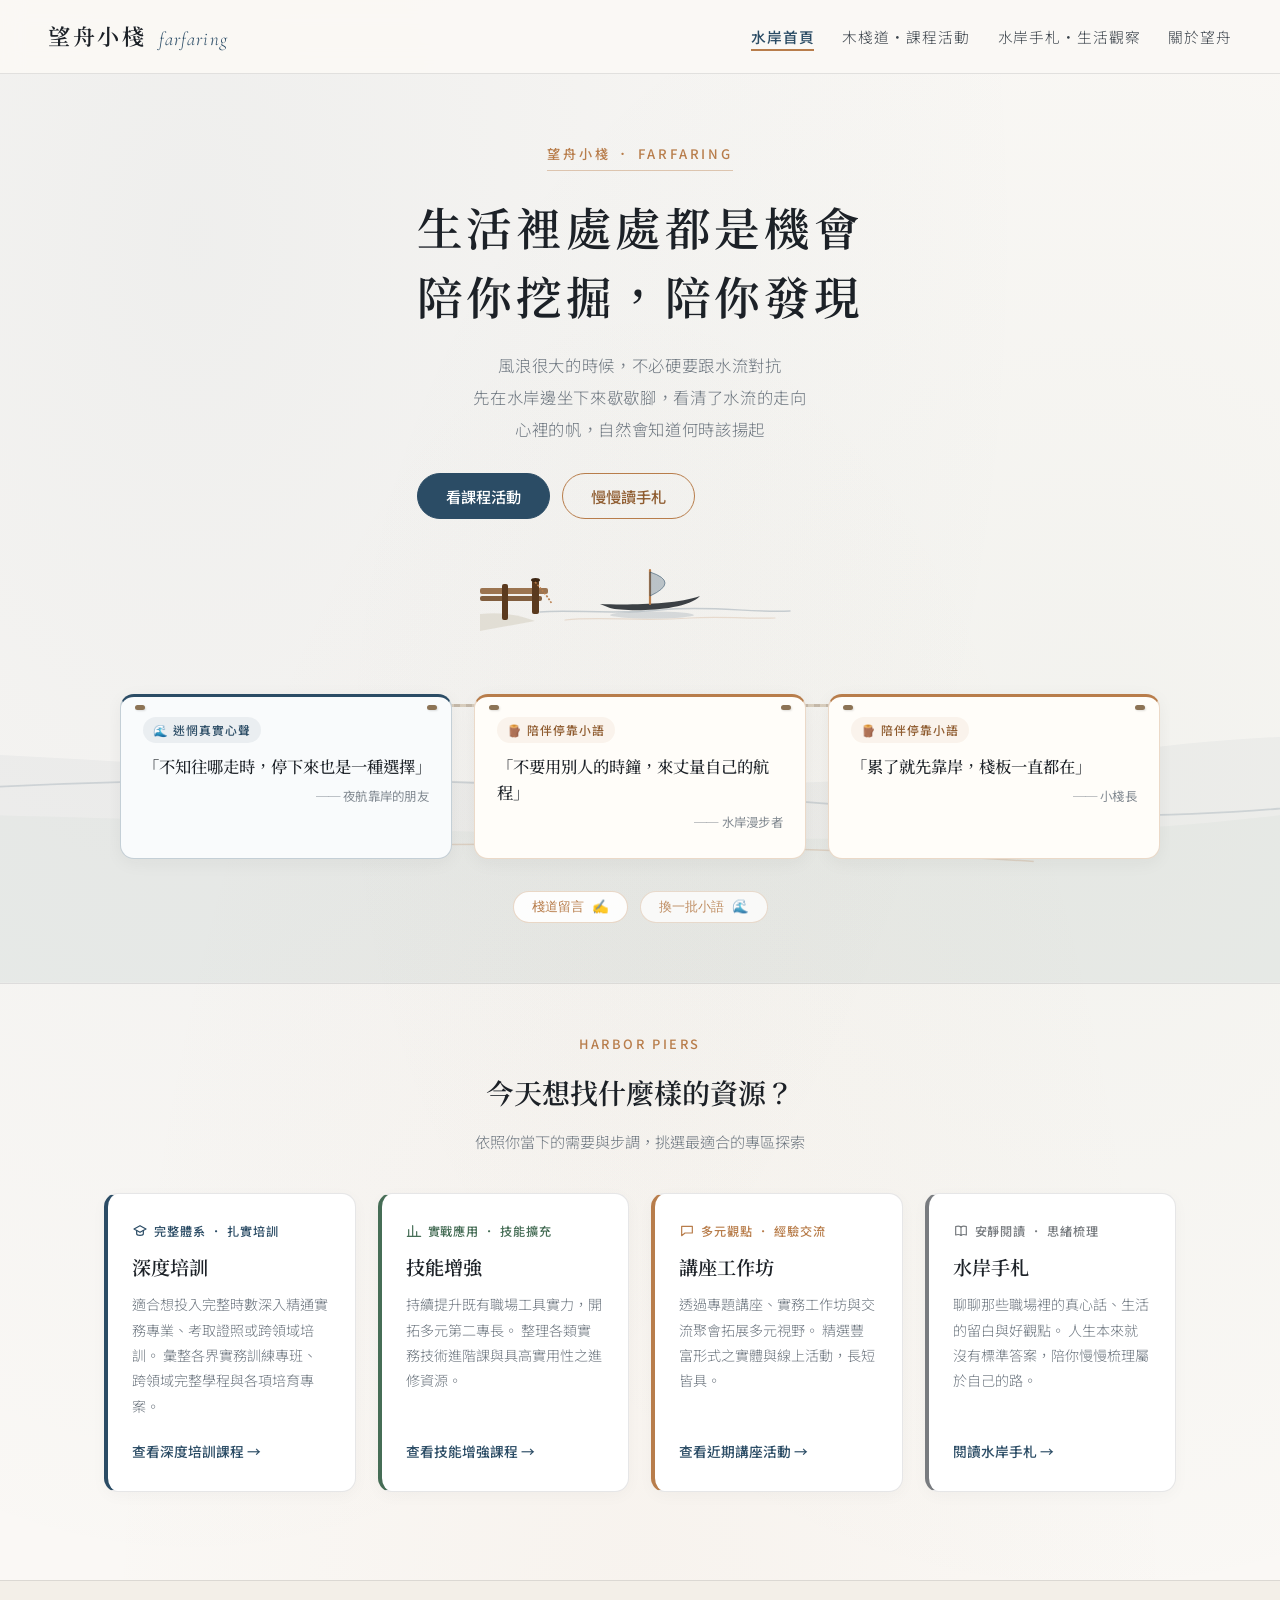
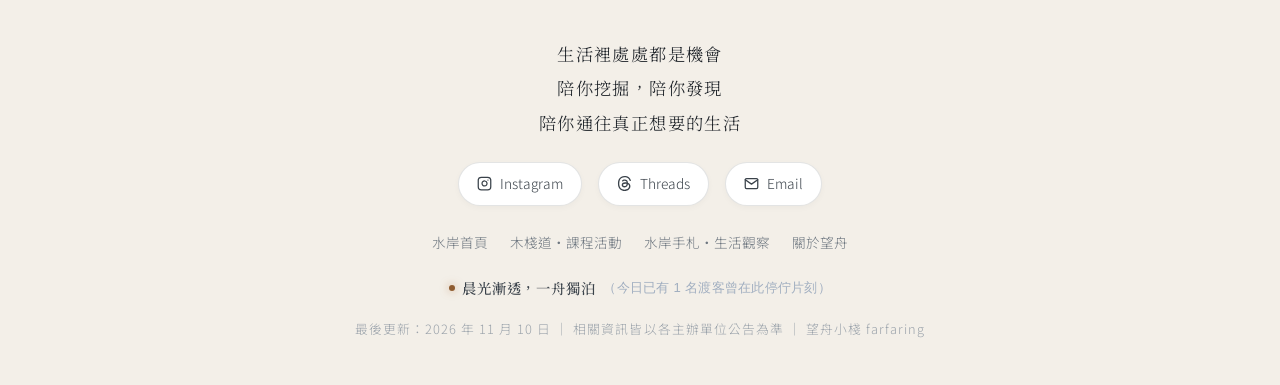
==== commit 6e742b6e: "Add files via upload" ====
--- a/index.html
+++ b/index.html
@@ -4,6 +4,16 @@
   <meta charset="UTF-8">
   <meta name="viewport" content="width=device-width, initial-scale=1.0">
   <title>望舟小棧 farfaring｜生活裡處處都是機會，陪你挖掘，陪你發現</title>
+  <meta name="description" content="給正在想下一步、或只是想停下來喘口氣的人。這裡整理各地的職前訓練、在職進修與免費講座，也有關於生活與工作的隨筆，陪你慢慢找到真正想要的生活。">
+  <link rel="canonical" href="https://webfarfaring.vercel.app/">
+  <meta property="og:type" content="website">
+  <meta property="og:locale" content="zh_TW">
+  <meta property="og:site_name" content="望舟小棧 farfaring">
+  <meta property="og:title" content="望舟小棧 farfaring｜陪你通往想要的生活">
+  <meta property="og:description" content="給正在想下一步、或只是想停下來喘口氣的人。這裡整理各地的職前訓練、在職進修與免費講座，也有關於生活與工作的隨筆，陪你慢慢找到真正想要的生活。">
+  <meta property="og:url" content="https://webfarfaring.vercel.app/">
+  <meta property="og:image" content="https://webfarfaring.vercel.app/images/avatar_farfaring_1080.png">
+  <meta name="twitter:card" content="summary">
   <link rel="icon" href="./images/favicon.png" type="image/png">
   <link rel="preconnect" href="https://fonts.googleapis.com">
   <link rel="preconnect" href="https://fonts.gstatic.com" crossorigin>
